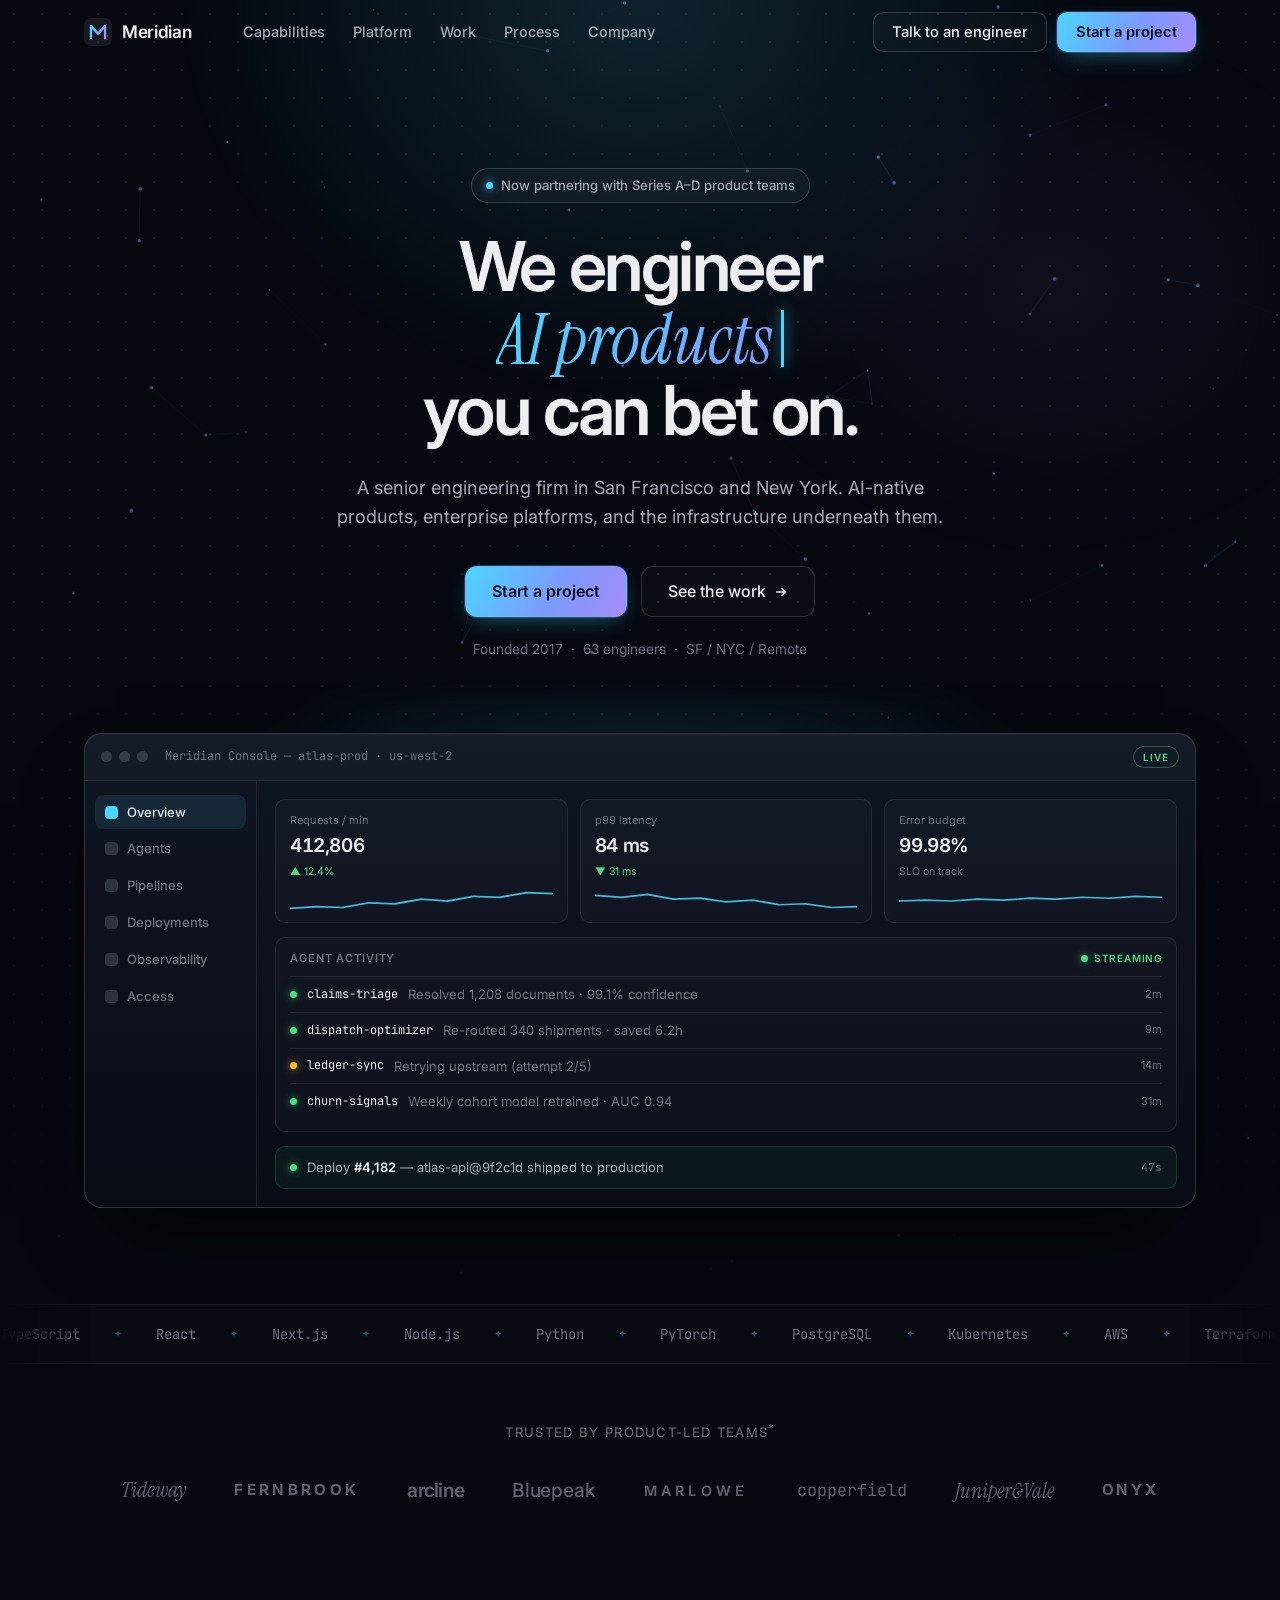
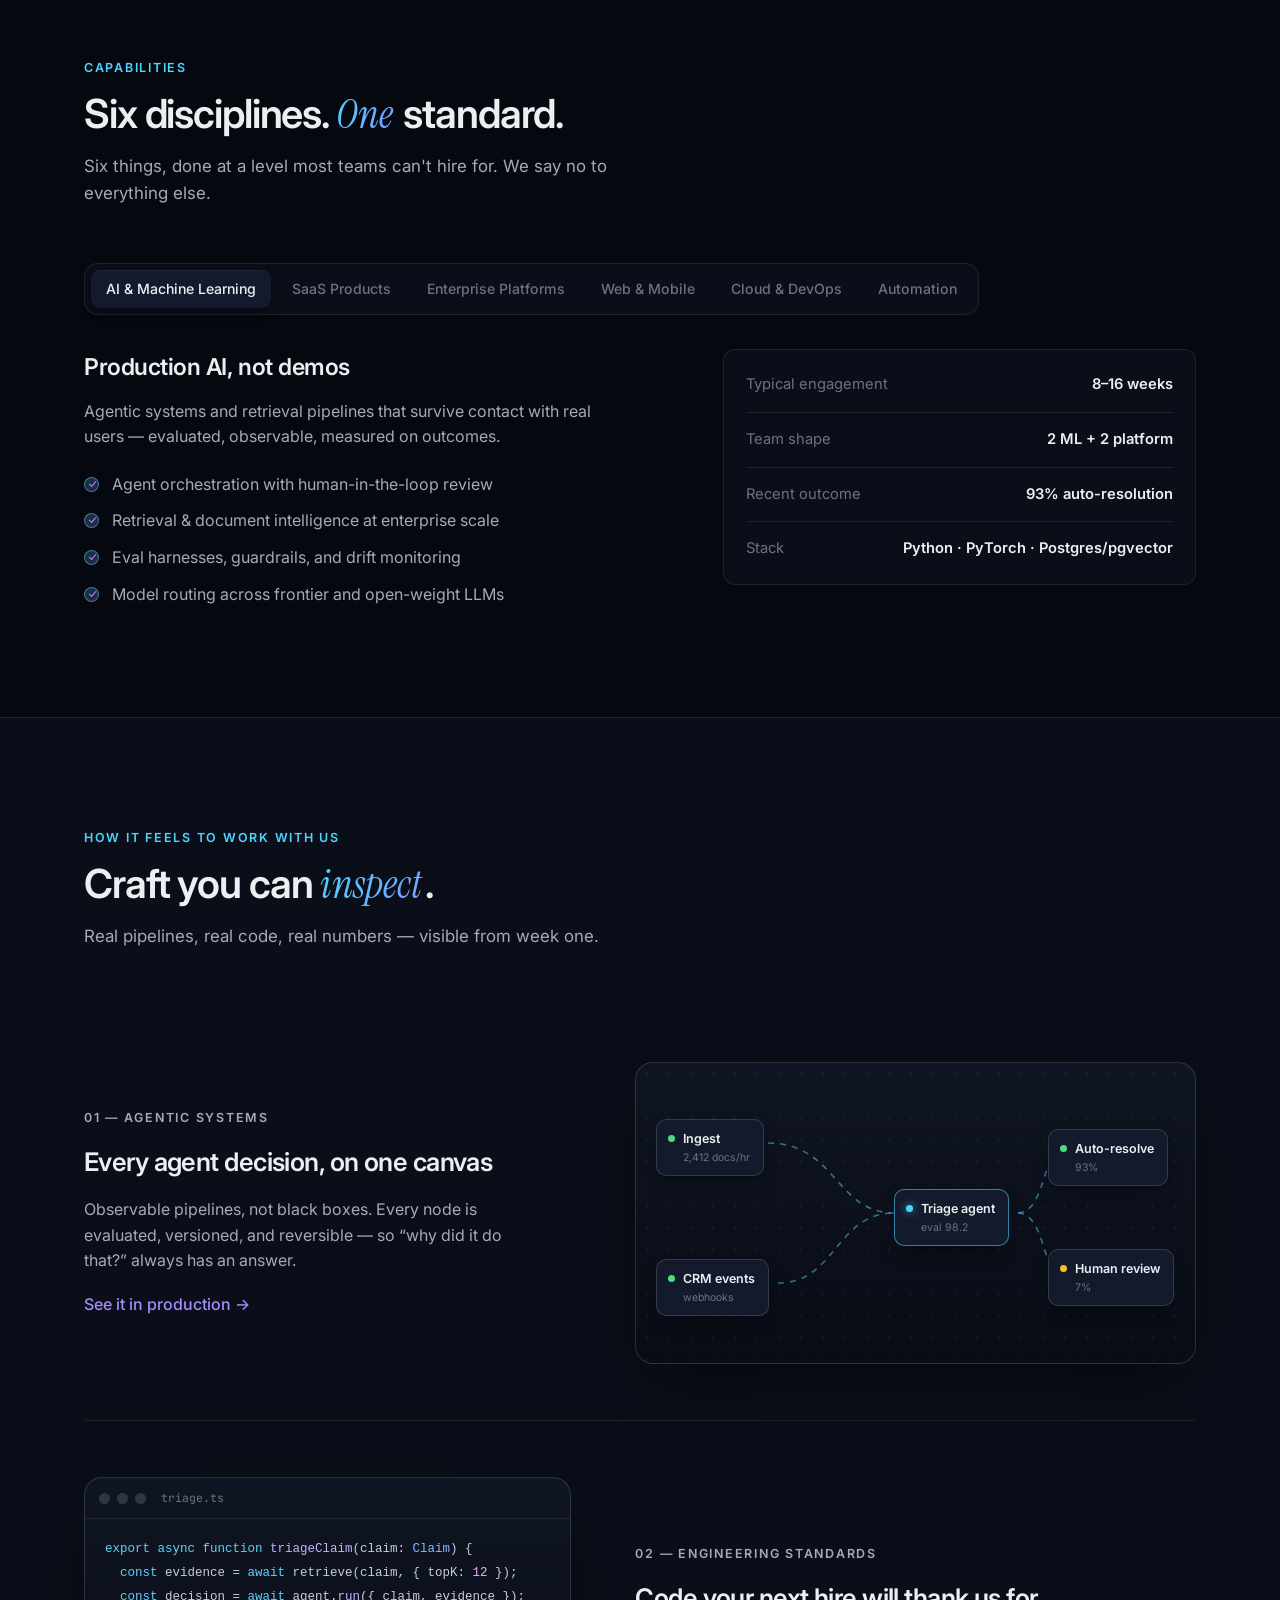
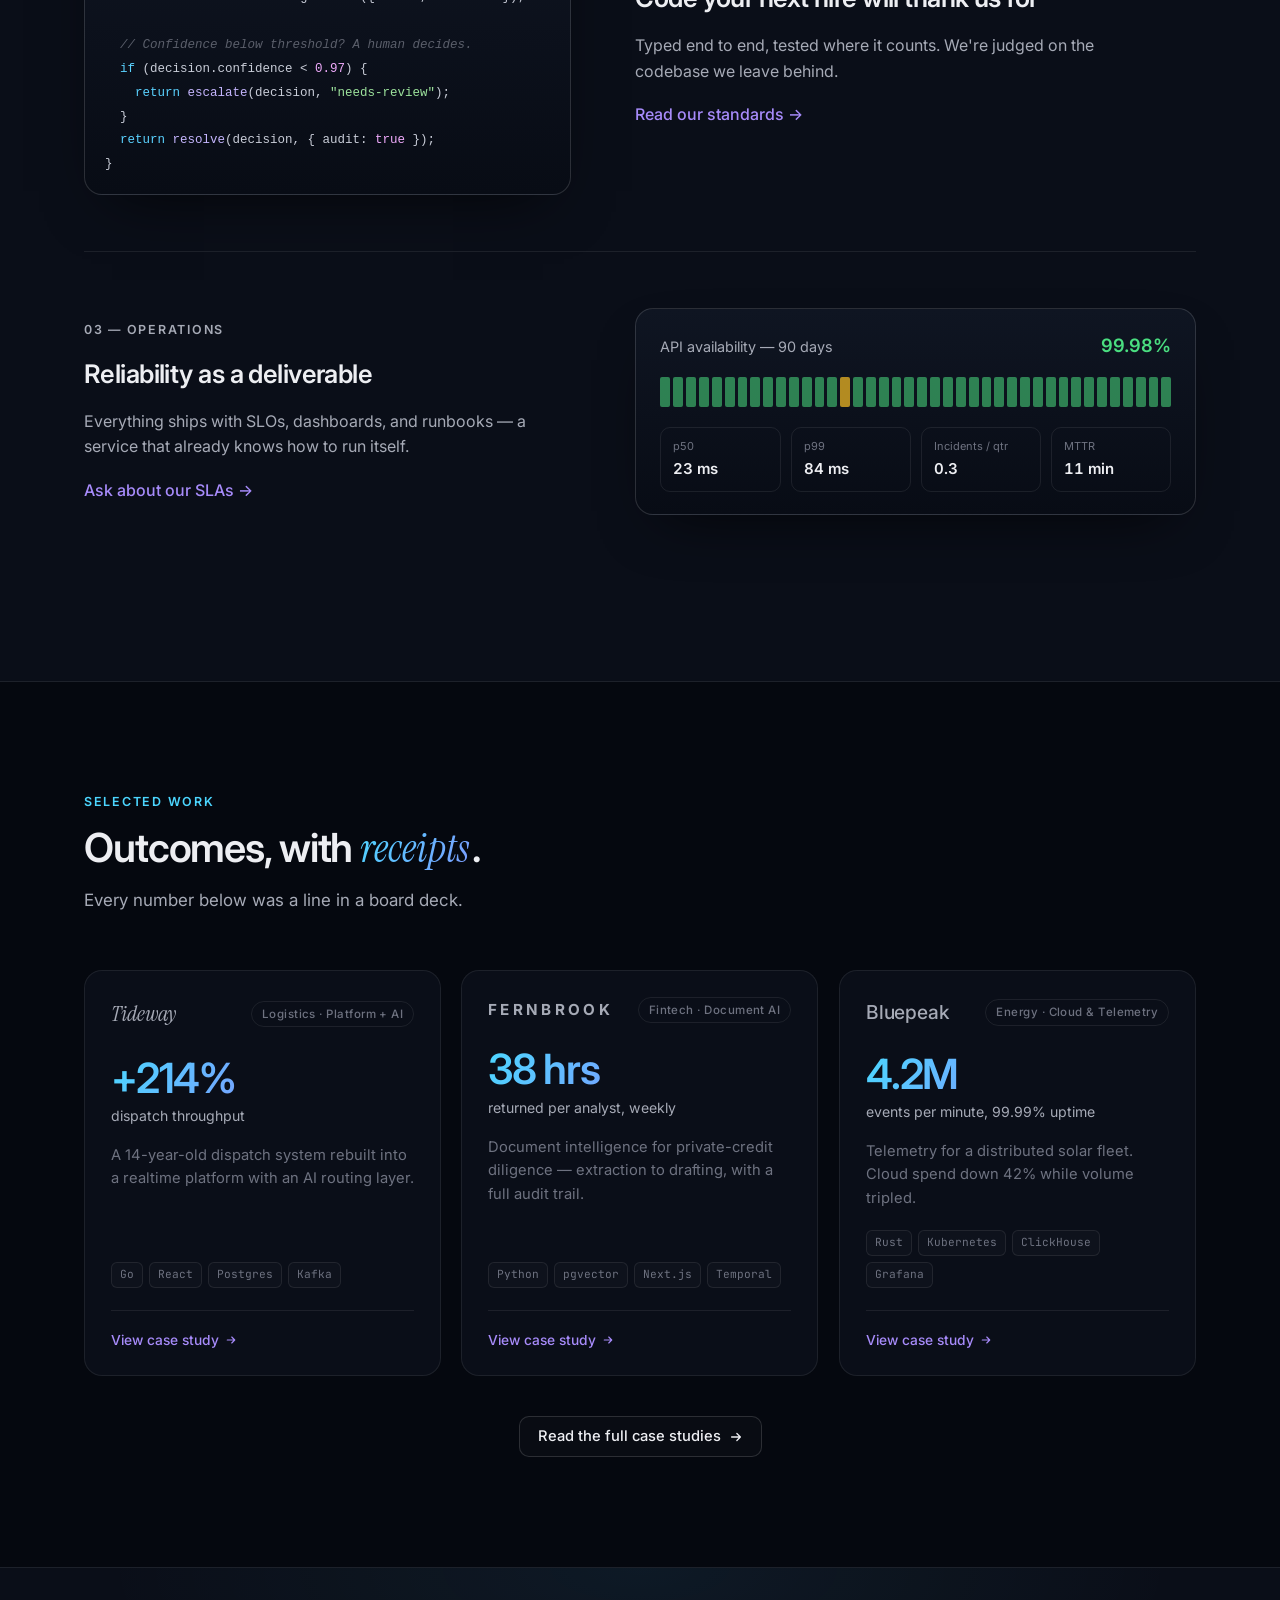
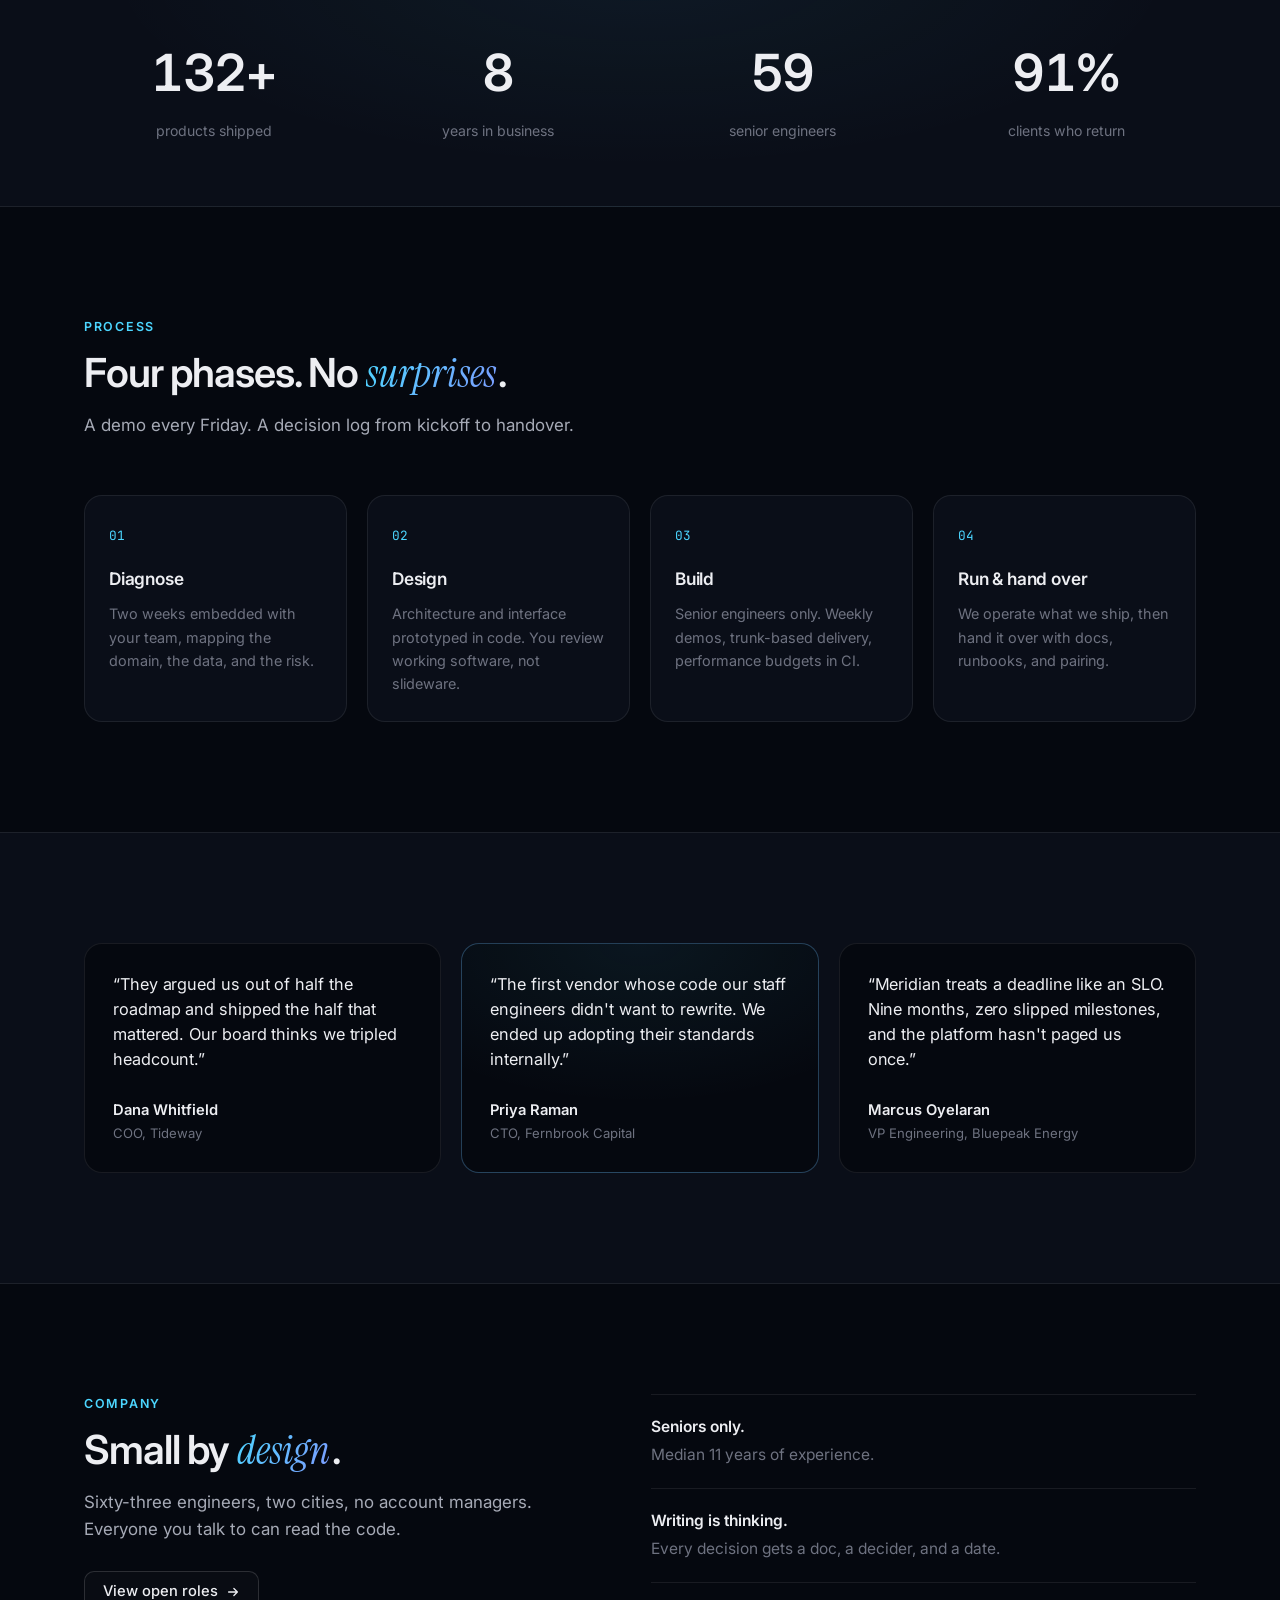
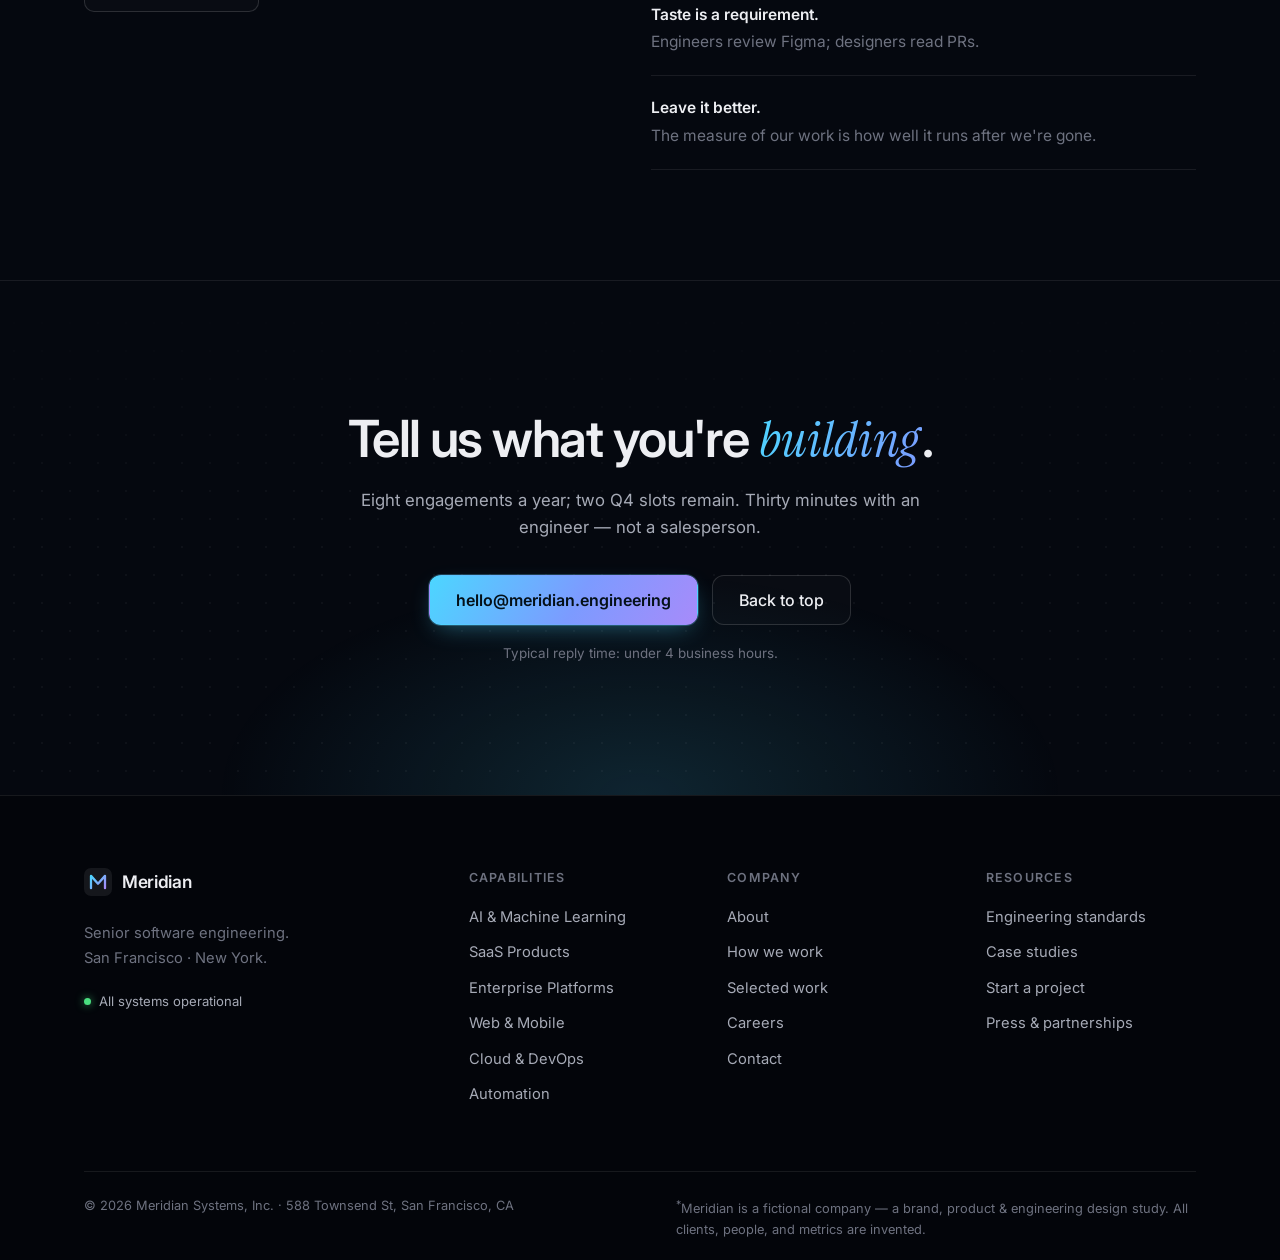
==== index.html @ 55a2aac6 "Fix case study deep-links and stale footer branding - Each case study on work.html now has an id (ti" ====
<!doctype html>
<html lang="en">
<head>
  <meta charset="utf-8">
  <meta name="viewport" content="width=device-width, initial-scale=1">
  <title>Meridian — Senior software engineering for ambitious companies</title>
  <meta name="description" content="Meridian is a senior engineering firm in San Francisco and New York. We design and build AI-native products, enterprise platforms, and the infrastructure underneath them.">
  <meta property="og:title" content="Meridian — Senior software engineering for ambitious companies">
  <meta property="og:description" content="AI-native products, enterprise platforms, cloud and automation — built with the craft of a product company, not an agency.">
  <meta property="og:type" content="website">
  <meta name="theme-color" content="#05080f">
  <link rel="icon" href="data:image/svg+xml,%3Csvg xmlns='http://www.w3.org/2000/svg' viewBox='0 0 32 32'%3E%3Crect width='32' height='32' rx='8' fill='%2305080f'/%3E%3Cpath d='M8 23V9l8 9 8-9v14' stroke='%234cd6ff' stroke-width='2.6' fill='none' stroke-linecap='round' stroke-linejoin='round'/%3E%3C/svg%3E">
  <link rel="preconnect" href="https://fonts.googleapis.com">
  <link rel="preconnect" href="https://fonts.gstatic.com" crossorigin>
  <link href="https://fonts.googleapis.com/css2?family=Inter:wght@400;500;600;700&family=Instrument+Serif:ital@1&family=JetBrains+Mono:wght@400;500&display=swap" rel="stylesheet">
  <link rel="stylesheet" href="css/styles.css">
</head>
<body>

  <a class="skip-link" href="#main">Skip to content</a>
  <div class="progress" id="progress" aria-hidden="true"></div>

  <!-- ======================= NAV ======================= -->
  <header class="nav" id="nav">
    <div class="nav-inner">
      <a class="brand" href="#top" aria-label="Meridian home">
        <svg class="brand-mark" viewBox="0 0 32 32" aria-hidden="true">
          <rect width="32" height="32" rx="8" fill="currentColor" opacity="0.08"/>
          <path d="M8 23V9l8 9 8-9v14" stroke="url(#mg)" stroke-width="2.6" fill="none" stroke-linecap="round" stroke-linejoin="round"/>
          <defs>
            <linearGradient id="mg" x1="8" y1="9" x2="24" y2="23" gradientUnits="userSpaceOnUse">
              <stop stop-color="#4cd6ff"/><stop offset="1" stop-color="#a78bfa"/>
            </linearGradient>
          </defs>
        </svg>
        <span class="brand-name">Meridian</span>
      </a>
      <nav class="nav-links" aria-label="Primary">
        <a href="#capabilities">Capabilities</a>
        <a href="#platform">Platform</a>
        <a href="work.html">Work</a>
        <a href="#process">Process</a>
        <a href="about.html">Company</a>
      </nav>
      <div class="nav-actions">
        <a class="btn btn-ghost" href="#contact">Talk to an engineer</a>
        <a class="btn btn-primary" href="#contact">Start a project</a>
        <button class="nav-toggle" id="navToggle" aria-expanded="false" aria-controls="mobileMenu" aria-label="Open menu">
          <span></span><span></span>
        </button>
      </div>
    </div>
    <div class="mobile-menu" id="mobileMenu">
      <a href="#capabilities">Capabilities</a>
      <a href="#platform">Platform</a>
      <a href="work.html">Work</a>
      <a href="#process">Process</a>
      <a href="about.html">Company</a>
      <a class="btn btn-primary" href="#contact">Start a project</a>
    </div>
  </header>

  <main id="main">

    <!-- ======================= HERO ======================= -->
    <section class="hero" id="top">
      <div class="hero-bg" aria-hidden="true"></div>
      <canvas class="hero-canvas" id="heroCanvas" aria-hidden="true"></canvas>
      <div class="container">
        <div class="hero-copy hero-stage">
          <div class="pill">
            <span class="pill-dot" aria-hidden="true"></span>
            Now partnering with Series A–D product teams
          </div>
          <h1 class="display">
            We engineer<br>
            <span class="rotator-wrap"><em class="accent-serif" id="rotator">AI products</em><span class="caret" aria-hidden="true"></span></span><br>
            you can bet on.
          </h1>
          <p class="hero-sub">
            A senior engineering firm in San&nbsp;Francisco and New&nbsp;York.
            AI-native products, enterprise platforms, and the infrastructure
            underneath them.
          </p>
          <div class="hero-cta">
            <a class="btn btn-primary btn-lg" href="#contact">Start a project</a>
            <a class="btn btn-ghost btn-lg" href="#work">See the work
              <svg width="14" height="14" viewBox="0 0 16 16" fill="none" aria-hidden="true"><path d="M3 8h10m0 0L9 4m4 4-4 4" stroke="currentColor" stroke-width="1.5" stroke-linecap="round" stroke-linejoin="round"/></svg>
            </a>
          </div>
          <p class="hero-meta">Founded 2017 &nbsp;·&nbsp; 63 engineers &nbsp;·&nbsp; SF / NYC / Remote</p>
        </div>

        <!-- CSS-rendered product console — real DOM, not a screenshot -->
        <div class="console-wrap" data-reveal data-reveal-delay="150">
          <div class="console-glow" aria-hidden="true"></div>
          <div class="console" role="img" aria-label="Meridian operations console showing deployment metrics and agent activity">
            <div class="console-top">
              <span class="tl-dot"></span><span class="tl-dot"></span><span class="tl-dot"></span>
              <span class="console-title">Meridian Console — atlas-prod · us-west-2</span>
              <span class="console-env">LIVE</span>
            </div>
            <div class="console-body">
              <aside class="console-side">
                <div class="cs-item is-active"><span class="cs-ico"></span>Overview</div>
                <div class="cs-item"><span class="cs-ico"></span>Agents</div>
                <div class="cs-item"><span class="cs-ico"></span>Pipelines</div>
                <div class="cs-item"><span class="cs-ico"></span>Deployments</div>
                <div class="cs-item"><span class="cs-ico"></span>Observability</div>
                <div class="cs-item"><span class="cs-ico"></span>Access</div>
              </aside>
              <div class="console-main">
                <div class="console-metrics">
                  <div class="metric">
                    <span class="metric-label">Requests / min</span>
                    <span class="metric-value" id="mReq">412,806</span>
                    <span class="metric-delta up">▲ 12.4%</span>
                    <svg class="spark" viewBox="0 0 100 28" preserveAspectRatio="none" aria-hidden="true">
                      <path d="M0 22 L10 20 L20 21 L30 16 L40 17 L50 12 L60 14 L70 9 L80 10 L90 5 L100 6" />
                    </svg>
                  </div>
                  <div class="metric">
                    <span class="metric-label">p99 latency</span>
                    <span class="metric-value" id="mLat">84 ms</span>
                    <span class="metric-delta up">▼ 31 ms</span>
                    <svg class="spark" viewBox="0 0 100 28" preserveAspectRatio="none" aria-hidden="true">
                      <path d="M0 8 L10 10 L20 7 L30 12 L40 11 L50 15 L60 13 L70 18 L80 17 L90 21 L100 20" />
                    </svg>
                  </div>
                  <div class="metric">
                    <span class="metric-label">Error budget</span>
                    <span class="metric-value">99.98%</span>
                    <span class="metric-delta">SLO on track</span>
                    <svg class="spark" viewBox="0 0 100 28" preserveAspectRatio="none" aria-hidden="true">
                      <path d="M0 14 L10 13 L20 14 L30 12 L40 13 L50 11 L60 12 L70 10 L80 11 L90 9 L100 10" />
                    </svg>
                  </div>
                </div>
                <div class="console-feed">
                  <div class="feed-title">Agent activity <span class="feed-live"><span class="dot ok pulse"></span>streaming</span></div>
                  <div id="feedRows">
                  <div class="feed-row"><span class="dot ok"></span><span class="feed-name">claims-triage</span><span class="feed-desc">Resolved 1,208 documents · 99.1% confidence</span><span class="feed-time">2m</span></div>
                  <div class="feed-row"><span class="dot ok"></span><span class="feed-name">dispatch-optimizer</span><span class="feed-desc">Re-routed 340 shipments · saved 6.2h</span><span class="feed-time">9m</span></div>
                  <div class="feed-row"><span class="dot warn"></span><span class="feed-name">ledger-sync</span><span class="feed-desc">Retrying upstream (attempt 2/5)</span><span class="feed-time">14m</span></div>
                  <div class="feed-row"><span class="dot ok"></span><span class="feed-name">churn-signals</span><span class="feed-desc">Weekly cohort model retrained · AUC 0.94</span><span class="feed-time">31m</span></div>
                  </div>
                </div>
                <div class="console-deploy">
                  <span class="dot ok pulse"></span>
                  <span>Deploy <strong>#4,182</strong> — atlas-api@9f2c1d shipped to production</span>
                  <span class="deploy-time">47s</span>
                </div>
              </div>
            </div>
          </div>
        </div>
      </div>
    </section>

    <!-- ======================= TECH MARQUEE ======================= -->
    <section class="marquee" aria-label="Technology stack">
      <div class="marquee-track" id="marqueeTrack">
        <span class="mq-item">TypeScript</span><span class="mq-sep">✦</span>
        <span class="mq-item">React</span><span class="mq-sep">✦</span>
        <span class="mq-item">Next.js</span><span class="mq-sep">✦</span>
        <span class="mq-item">Node.js</span><span class="mq-sep">✦</span>
        <span class="mq-item">Python</span><span class="mq-sep">✦</span>
        <span class="mq-item">PyTorch</span><span class="mq-sep">✦</span>
        <span class="mq-item">PostgreSQL</span><span class="mq-sep">✦</span>
        <span class="mq-item">Kubernetes</span><span class="mq-sep">✦</span>
        <span class="mq-item">AWS</span><span class="mq-sep">✦</span>
        <span class="mq-item">Terraform</span><span class="mq-sep">✦</span>
        <span class="mq-item">Go</span><span class="mq-sep">✦</span>
        <span class="mq-item">Rust</span><span class="mq-sep">✦</span>
        <span class="mq-item">Flutter</span><span class="mq-sep">✦</span>
        <span class="mq-item">Kafka</span><span class="mq-sep">✦</span>
        <span class="mq-item">Temporal</span><span class="mq-sep">✦</span>
        <span class="mq-item">Redis</span><span class="mq-sep">✦</span>
        <span class="mq-item">GraphQL</span><span class="mq-sep">✦</span>
        <span class="mq-item">Docker</span><span class="mq-sep">✦</span>
      </div>
    </section>

    <!-- ======================= LOGOS ======================= -->
    <section class="logos" aria-label="Selected clients">
      <div class="container">
        <p class="logos-label" data-reveal>Trusted by product-led teams<sup>*</sup></p>
        <div class="logos-row" data-reveal>
          <span class="logo-mark lm-1">Tideway</span>
          <span class="logo-mark lm-2">FERNBROOK</span>
          <span class="logo-mark lm-3">arcline</span>
          <span class="logo-mark lm-4">Bluepeak</span>
          <span class="logo-mark lm-5">MARLOWE</span>
          <span class="logo-mark lm-6">copperfield</span>
          <span class="logo-mark lm-7">Juniper&amp;Vale</span>
          <span class="logo-mark lm-8">ONYX</span>
        </div>
      </div>
    </section>

    <!-- ======================= CAPABILITIES ======================= -->
    <section class="section" id="capabilities">
      <div class="container">
        <div class="section-head" data-reveal>
          <p class="eyebrow">Capabilities</p>
          <h2 class="h2">Six disciplines. <em class="accent-serif">One</em> standard.</h2>
          <p class="section-sub">Six things, done at a level most teams can't hire for. We say no to everything else.</p>
        </div>

        <div class="tabs" data-reveal>
          <div class="tab-list" role="tablist" aria-label="Capabilities">
            <button class="tab is-active" role="tab" aria-selected="true" aria-controls="panel-ai" id="tab-ai">AI &amp; Machine Learning</button>
            <button class="tab" role="tab" aria-selected="false" aria-controls="panel-saas" id="tab-saas" tabindex="-1">SaaS Products</button>
            <button class="tab" role="tab" aria-selected="false" aria-controls="panel-ent" id="tab-ent" tabindex="-1">Enterprise Platforms</button>
            <button class="tab" role="tab" aria-selected="false" aria-controls="panel-mobile" id="tab-mobile" tabindex="-1">Web &amp; Mobile</button>
            <button class="tab" role="tab" aria-selected="false" aria-controls="panel-cloud" id="tab-cloud" tabindex="-1">Cloud &amp; DevOps</button>
            <button class="tab" role="tab" aria-selected="false" aria-controls="panel-auto" id="tab-auto" tabindex="-1">Automation</button>
          </div>

          <div class="tab-panel is-active" role="tabpanel" id="panel-ai" aria-labelledby="tab-ai">
            <div class="panel-copy">
              <h3>Production AI, not demos</h3>
              <p>Agentic systems and retrieval pipelines that survive contact with real users — evaluated, observable, measured on outcomes.</p>
              <ul class="check-list">
                <li>Agent orchestration with human-in-the-loop review</li>
                <li>Retrieval &amp; document intelligence at enterprise scale</li>
                <li>Eval harnesses, guardrails, and drift monitoring</li>
                <li>Model routing across frontier and open-weight LLMs</li>
              </ul>
            </div>
            <div class="panel-spec">
              <div class="spec-row"><span>Typical engagement</span><strong>8–16 weeks</strong></div>
              <div class="spec-row"><span>Team shape</span><strong>2 ML + 2 platform</strong></div>
              <div class="spec-row"><span>Recent outcome</span><strong>93% auto-resolution</strong></div>
              <div class="spec-row"><span>Stack</span><strong>Python · PyTorch · Postgres/pgvector</strong></div>
            </div>
          </div>

          <div class="tab-panel" role="tabpanel" id="panel-saas" aria-labelledby="tab-saas" hidden>
            <div class="panel-copy">
              <h3>Zero-to-one SaaS, shipped like a product company</h3>
              <p>Multi-tenant SaaS from data model to billing to onboarding — then a codebase your team owns comfortably.</p>
              <ul class="check-list">
                <li>Multi-tenant architecture &amp; usage-based billing</li>
                <li>Design systems and accessible component libraries</li>
                <li>Realtime collaboration and offline-first sync</li>
                <li>Analytics, growth loops, and admin tooling</li>
              </ul>
            </div>
            <div class="panel-spec">
              <div class="spec-row"><span>Typical engagement</span><strong>12–24 weeks</strong></div>
              <div class="spec-row"><span>Team shape</span><strong>1 design + 3 full-stack</strong></div>
              <div class="spec-row"><span>Recent outcome</span><strong>0 → $1.8M ARR in yr 1</strong></div>
              <div class="spec-row"><span>Stack</span><strong>TypeScript · React · Next.js · Postgres</strong></div>
            </div>
          </div>

          <div class="tab-panel" role="tabpanel" id="panel-ent" aria-labelledby="tab-ent" hidden>
            <div class="panel-copy">
              <h3>Platforms that replace the spreadsheet empire</h3>
              <p>Core systems for operations, finance, and logistics — built for audit trails, permissions, and a decade of scale.</p>
              <ul class="check-list">
                <li>Domain modeling with the people who do the work</li>
                <li>Legacy migration without the big-bang rewrite</li>
                <li>Role-based access, audit logs, SSO/SCIM</li>
                <li>Reporting layers your CFO signs off on</li>
              </ul>
            </div>
            <div class="panel-spec">
              <div class="spec-row"><span>Typical engagement</span><strong>16–40 weeks</strong></div>
              <div class="spec-row"><span>Team shape</span><strong>1 architect + 4 engineers</strong></div>
              <div class="spec-row"><span>Recent outcome</span><strong>11 systems → 1 platform</strong></div>
              <div class="spec-row"><span>Stack</span><strong>TypeScript · Go · Postgres · Kafka</strong></div>
            </div>
          </div>

          <div class="tab-panel" role="tabpanel" id="panel-mobile" aria-labelledby="tab-mobile" hidden>
            <div class="panel-copy">
              <h3>Interfaces people describe as fast</h3>
              <p>Web apps that hold 60fps and mobile apps that feel native because they are. Performance budgets live in CI.</p>
              <ul class="check-list">
                <li>React / Next.js applications with edge rendering</li>
                <li>Native-quality iOS &amp; Android (Swift, Kotlin, Flutter)</li>
                <li>Core Web Vitals enforced in CI, not audited later</li>
                <li>WCAG 2.2 AA as the floor, not the stretch goal</li>
              </ul>
            </div>
            <div class="panel-spec">
              <div class="spec-row"><span>Typical engagement</span><strong>8–20 weeks</strong></div>
              <div class="spec-row"><span>Team shape</span><strong>1 design + 2–3 engineers</strong></div>
              <div class="spec-row"><span>Recent outcome</span><strong>LCP 3.8s → 0.9s</strong></div>
              <div class="spec-row"><span>Stack</span><strong>Next.js · Swift · Kotlin · Flutter</strong></div>
            </div>
          </div>

          <div class="tab-panel" role="tabpanel" id="panel-cloud" aria-labelledby="tab-cloud" hidden>
            <div class="panel-copy">
              <h3>Infrastructure that disappears</h3>
              <p>Architecture, pipelines, and observability built so engineers ship on day one and the pager stays quiet.</p>
              <ul class="check-list">
                <li>AWS / GCP architecture &amp; Kubernetes done sparingly</li>
                <li>IaC with Terraform — reviewed like product code</li>
                <li>SLOs, tracing, and incident response runbooks</li>
                <li>Cloud spend reduction with zero reliability trade</li>
              </ul>
            </div>
            <div class="panel-spec">
              <div class="spec-row"><span>Typical engagement</span><strong>6–14 weeks</strong></div>
              <div class="spec-row"><span>Team shape</span><strong>2 platform engineers</strong></div>
              <div class="spec-row"><span>Recent outcome</span><strong>−42% cloud spend</strong></div>
              <div class="spec-row"><span>Stack</span><strong>AWS · Terraform · Kubernetes · Grafana</strong></div>
            </div>
          </div>

          <div class="tab-panel" role="tabpanel" id="panel-auto" aria-labelledby="tab-auto" hidden>
            <div class="panel-copy">
              <h3>Automation with an audit trail</h3>
              <p>The 40-step manual process becomes a button — with approvals, rollbacks, and a log of every decision.</p>
              <ul class="check-list">
                <li>Durable workflow engines (Temporal-class reliability)</li>
                <li>System-to-system integration across ERPs &amp; CRMs</li>
                <li>Human approval gates where judgment matters</li>
                <li>Back-office agents measured in hours returned</li>
              </ul>
            </div>
            <div class="panel-spec">
              <div class="spec-row"><span>Typical engagement</span><strong>6–12 weeks</strong></div>
              <div class="spec-row"><span>Team shape</span><strong>2–3 engineers</strong></div>
              <div class="spec-row"><span>Recent outcome</span><strong>38 hrs/week returned</strong></div>
              <div class="spec-row"><span>Stack</span><strong>Temporal · Node · Python · Postgres</strong></div>
            </div>
          </div>
        </div>
      </div>
    </section>

    <!-- ======================= PLATFORM DEEP-DIVES ======================= -->
    <section class="section section-alt" id="platform">
      <div class="container">
        <div class="section-head" data-reveal>
          <p class="eyebrow">How it feels to work with us</p>
          <h2 class="h2">Craft you can <em class="accent-serif">inspect</em>.</h2>
          <p class="section-sub">Real pipelines, real code, real numbers — visible from week one.</p>
        </div>

        <!-- Vignette 1: agent pipeline canvas -->
        <div class="vignette" data-reveal>
          <div class="vignette-copy">
            <p class="eyebrow">01 — Agentic systems</p>
            <h3>Every agent decision, on one canvas</h3>
            <p>Observable pipelines, not black boxes. Every node is evaluated, versioned, and reversible — so “why did it do that?” always has an answer.</p>
            <a class="text-link" href="#work">See it in production →</a>
          </div>
          <div class="vignette-visual">
            <div class="canvas-card" aria-hidden="true">
              <div class="canvas-stage">
                <svg class="canvas-lines" viewBox="0 0 520 260">
                  <path class="flow" d="M112 60 C 180 60, 180 130, 238 130"/>
                  <path class="flow" d="M122 200 C 180 200, 180 130, 238 130"/>
                  <path class="flow" d="M362 130 C 388 130, 388 70, 402 70"/>
                  <path class="flow" d="M362 130 C 388 130, 388 190, 402 190"/>
                </svg>
                <div class="node" style="--x:20px; --y:56px;"><span class="node-dot ok"></span>Ingest<small>2,412 docs/hr</small></div>
                <div class="node" style="--x:20px; --y:196px;"><span class="node-dot ok"></span>CRM events<small>webhooks</small></div>
                <div class="node node-hot" style="--x:258px; --y:126px;"><span class="node-dot acc"></span>Triage agent<small>eval 98.2</small></div>
                <div class="node" style="--x:412px; --y:66px;"><span class="node-dot ok"></span>Auto-resolve<small>93%</small></div>
                <div class="node" style="--x:412px; --y:186px;"><span class="node-dot warn"></span>Human review<small>7%</small></div>
              </div>
            </div>
          </div>
        </div>

        <!-- Vignette 2: code as design -->
        <div class="vignette vignette-flip" data-reveal>
          <div class="vignette-copy">
            <p class="eyebrow">02 — Engineering standards</p>
            <h3>Code your next hire will thank us for</h3>
            <p>Typed end to end, tested where it counts. We're judged on the codebase we leave behind.</p>
            <a class="text-link" href="#process">Read our standards →</a>
          </div>
          <div class="vignette-visual">
            <div class="code-card" aria-hidden="true">
              <div class="code-top"><span class="tl-dot"></span><span class="tl-dot"></span><span class="tl-dot"></span><span class="code-file">triage.ts</span></div>
<pre class="code"><code><span class="c-kw">export async function</span> <span class="c-fn">triageClaim</span>(claim: <span class="c-ty">Claim</span>) {
  <span class="c-kw">const</span> evidence = <span class="c-kw">await</span> retrieve(claim, { topK: <span class="c-nu">12</span> });
  <span class="c-kw">const</span> decision = <span class="c-kw">await</span> agent.<span class="c-fn">run</span>({ claim, evidence });

  <span class="c-cm">// Confidence below threshold? A human decides.</span>
  <span class="c-kw">if</span> (decision.confidence &lt; <span class="c-nu">0.97</span>) {
    <span class="c-kw">return</span> <span class="c-fn">escalate</span>(decision, <span class="c-st">"needs-review"</span>);
  }
  <span class="c-kw">return</span> <span class="c-fn">resolve</span>(decision, { audit: <span class="c-nu">true</span> });
}</code></pre>
            </div>
          </div>
        </div>

        <!-- Vignette 3: reliability -->
        <div class="vignette" data-reveal>
          <div class="vignette-copy">
            <p class="eyebrow">03 — Operations</p>
            <h3>Reliability as a deliverable</h3>
            <p>Everything ships with SLOs, dashboards, and runbooks — a service that already knows how to run itself.</p>
            <a class="text-link" href="#contact">Ask about our SLAs →</a>
          </div>
          <div class="vignette-visual">
            <div class="ops-card" aria-hidden="true">
              <div class="ops-row"><span>API availability — 90 days</span><strong class="ok-text">99.98%</strong></div>
              <div class="uptime-bars">
                <span></span><span></span><span></span><span></span><span></span><span></span><span></span><span></span><span></span><span></span><span></span><span></span><span></span><span></span><span class="down"></span><span></span><span></span><span></span><span></span><span></span><span></span><span></span><span></span><span></span><span></span><span></span><span></span><span></span><span></span><span></span><span></span><span></span><span></span><span></span><span></span><span></span><span></span><span></span><span></span><span></span>
              </div>
              <div class="ops-grid">
                <div class="ops-stat"><span>p50</span><strong>23 ms</strong></div>
                <div class="ops-stat"><span>p99</span><strong>84 ms</strong></div>
                <div class="ops-stat"><span>Incidents / qtr</span><strong>0.3</strong></div>
                <div class="ops-stat"><span>MTTR</span><strong>11 min</strong></div>
              </div>
            </div>
          </div>
        </div>
      </div>
    </section>

    <!-- ======================= WORK / CASE STUDIES ======================= -->
    <section class="section" id="work">
      <div class="container">
        <div class="section-head" data-reveal>
          <p class="eyebrow">Selected work</p>
          <h2 class="h2">Outcomes, with <em class="accent-serif">receipts</em>.</h2>
          <p class="section-sub">Every number below was a line in a board deck.</p>
        </div>
        <div class="cases">
          <article class="case tilt" data-reveal data-reveal-delay="0">
            <div class="case-top">
              <span class="case-brand lm-1">Tideway</span>
              <span class="case-tag">Logistics · Platform + AI</span>
            </div>
            <p class="case-metric">+214%</p>
            <p class="case-metric-label">dispatch throughput</p>
            <p class="case-desc">A 14-year-old dispatch system rebuilt into a realtime platform with an AI routing layer.</p>
            <div class="case-stack"><span>Go</span><span>React</span><span>Postgres</span><span>Kafka</span></div>
            <a class="case-link" href="work.html#tideway">View case study
              <svg width="12" height="12" viewBox="0 0 16 16" fill="none" aria-hidden="true"><path d="M3 8h10m0 0L9 4m4 4-4 4" stroke="currentColor" stroke-width="1.5" stroke-linecap="round" stroke-linejoin="round"/></svg>
            </a>
          </article>
          <article class="case tilt" data-reveal data-reveal-delay="110">
            <div class="case-top">
              <span class="case-brand lm-2">FERNBROOK</span>
              <span class="case-tag">Fintech · Document AI</span>
            </div>
            <p class="case-metric">38 hrs</p>
            <p class="case-metric-label">returned per analyst, weekly</p>
            <p class="case-desc">Document intelligence for private-credit diligence — extraction to drafting, with a full audit trail.</p>
            <div class="case-stack"><span>Python</span><span>pgvector</span><span>Next.js</span><span>Temporal</span></div>
            <a class="case-link" href="work.html#fernbrook">View case study
              <svg width="12" height="12" viewBox="0 0 16 16" fill="none" aria-hidden="true"><path d="M3 8h10m0 0L9 4m4 4-4 4" stroke="currentColor" stroke-width="1.5" stroke-linecap="round" stroke-linejoin="round"/></svg>
            </a>
          </article>
          <article class="case tilt" data-reveal data-reveal-delay="220">
            <div class="case-top">
              <span class="case-brand lm-4">Bluepeak</span>
              <span class="case-tag">Energy · Cloud &amp; Telemetry</span>
            </div>
            <p class="case-metric">4.2M</p>
            <p class="case-metric-label">events per minute, 99.99% uptime</p>
            <p class="case-desc">Telemetry for a distributed solar fleet. Cloud spend down 42% while volume tripled.</p>
            <div class="case-stack"><span>Rust</span><span>Kubernetes</span><span>ClickHouse</span><span>Grafana</span></div>
            <a class="case-link" href="work.html#bluepeak">View case study
              <svg width="12" height="12" viewBox="0 0 16 16" fill="none" aria-hidden="true"><path d="M3 8h10m0 0L9 4m4 4-4 4" stroke="currentColor" stroke-width="1.5" stroke-linecap="round" stroke-linejoin="round"/></svg>
            </a>
          </article>
        </div>
        <div class="work-more" data-reveal>
          <a class="btn btn-ghost" href="work.html">Read the full case studies
            <svg width="14" height="14" viewBox="0 0 16 16" fill="none" aria-hidden="true"><path d="M3 8h10m0 0L9 4m4 4-4 4" stroke="currentColor" stroke-width="1.5" stroke-linecap="round" stroke-linejoin="round"/></svg>
          </a>
        </div>
      </div>
    </section>

    <!-- ======================= STATS BAND ======================= -->
    <section class="stats" aria-label="Company statistics">
      <div class="container stats-row" data-reveal>
        <div class="stat"><span class="stat-num" data-count="140" data-suffix="+">0</span><span class="stat-label">products shipped</span></div>
        <div class="stat"><span class="stat-num" data-count="9">0</span><span class="stat-label">years in business</span></div>
        <div class="stat"><span class="stat-num" data-count="63">0</span><span class="stat-label">senior engineers</span></div>
        <div class="stat"><span class="stat-num" data-count="97" data-suffix="%">0</span><span class="stat-label">clients who return</span></div>
      </div>
    </section>

    <!-- ======================= PROCESS ======================= -->
    <section class="section" id="process">
      <div class="container">
        <div class="section-head" data-reveal>
          <p class="eyebrow">Process</p>
          <h2 class="h2">Four phases. No <em class="accent-serif">surprises</em>.</h2>
          <p class="section-sub">A demo every Friday. A decision log from kickoff to handover.</p>
        </div>
        <div class="steps">
          <div class="step" data-reveal data-reveal-delay="0">
            <span class="step-num">01</span>
            <h3>Diagnose</h3>
            <p>Two weeks embedded with your team, mapping the domain, the data, and the risk.</p>
          </div>
          <div class="step" data-reveal data-reveal-delay="90">
            <span class="step-num">02</span>
            <h3>Design</h3>
            <p>Architecture and interface prototyped in code. You review working software, not slideware.</p>
          </div>
          <div class="step" data-reveal data-reveal-delay="180">
            <span class="step-num">03</span>
            <h3>Build</h3>
            <p>Senior engineers only. Weekly demos, trunk-based delivery, performance budgets in CI.</p>
          </div>
          <div class="step" data-reveal data-reveal-delay="270">
            <span class="step-num">04</span>
            <h3>Run &amp; hand over</h3>
            <p>We operate what we ship, then hand it over with docs, runbooks, and pairing.</p>
          </div>
        </div>
      </div>
    </section>

    <!-- ======================= TESTIMONIALS ======================= -->
    <section class="section section-alt" aria-label="Testimonials">
      <div class="container">
        <div class="quotes">
          <figure class="quote" data-reveal data-reveal-delay="0">
            <blockquote>“They argued us out of half the roadmap and shipped the half that mattered. Our board thinks we tripled headcount.”</blockquote>
            <figcaption><strong>Dana Whitfield</strong><span>COO, Tideway</span></figcaption>
          </figure>
          <figure class="quote quote-featured" data-reveal data-reveal-delay="110">
            <blockquote>“The first vendor whose code our staff engineers didn't want to rewrite. We ended up adopting their standards internally.”</blockquote>
            <figcaption><strong>Priya Raman</strong><span>CTO, Fernbrook Capital</span></figcaption>
          </figure>
          <figure class="quote" data-reveal data-reveal-delay="220">
            <blockquote>“Meridian treats a deadline like an SLO. Nine months, zero slipped milestones, and the platform hasn't paged us once.”</blockquote>
            <figcaption><strong>Marcus Oyelaran</strong><span>VP Engineering, Bluepeak Energy</span></figcaption>
          </figure>
        </div>
      </div>
    </section>

    <!-- ======================= COMPANY / CAREERS ======================= -->
    <section class="section" id="company">
      <div class="container company-grid">
        <div class="company-copy" data-reveal>
          <p class="eyebrow">Company</p>
          <h2 class="h2">Small by <em class="accent-serif">design</em>.</h2>
          <p class="section-sub">Sixty-three engineers, two cities, no account managers. Everyone you talk to can read the code.</p>
          <a class="btn btn-ghost" href="about.html#careers">View open roles
            <svg width="14" height="14" viewBox="0 0 16 16" fill="none" aria-hidden="true"><path d="M3 8h10m0 0L9 4m4 4-4 4" stroke="currentColor" stroke-width="1.5" stroke-linecap="round" stroke-linejoin="round"/></svg>
          </a>
        </div>
        <ul class="values" data-reveal>
          <li><strong>Seniors only.</strong> Median 11 years of experience.</li>
          <li><strong>Writing is thinking.</strong> Every decision gets a doc, a decider, and a date.</li>
          <li><strong>Taste is a requirement.</strong> Engineers review Figma; designers read PRs.</li>
          <li><strong>Leave it better.</strong> The measure of our work is how well it runs after we're gone.</li>
        </ul>
      </div>
    </section>

    <!-- ======================= CTA ======================= -->
    <section class="cta" id="contact">
      <div class="cta-glow" aria-hidden="true"></div>
      <div class="container cta-inner" data-reveal>
        <h2 class="display-sm">Tell us what you're <em class="accent-serif">building</em>.</h2>
        <p>Eight engagements a year; two Q4 slots remain. Thirty minutes with an engineer — not a salesperson.</p>
        <div class="hero-cta">
          <a class="btn btn-primary btn-lg" href="mailto:hello@meridian.engineering">hello@meridian.engineering</a>
          <a class="btn btn-ghost btn-lg" href="#top">Back to top</a>
        </div>
        <p class="cta-meta">Typical reply time: under 4 business hours.</p>
      </div>
    </section>
  </main>

  <!-- ======================= FOOTER ======================= -->
  <footer class="footer">
    <div class="container">
      <div class="footer-grid">
        <div class="footer-brand">
          <a class="brand" href="#top" aria-label="Meridian home">
            <svg class="brand-mark" viewBox="0 0 32 32" aria-hidden="true">
              <rect width="32" height="32" rx="8" fill="currentColor" opacity="0.08"/>
              <path d="M8 23V9l8 9 8-9v14" stroke="url(#mg2)" stroke-width="2.6" fill="none" stroke-linecap="round" stroke-linejoin="round"/>
              <defs><linearGradient id="mg2" x1="8" y1="9" x2="24" y2="23" gradientUnits="userSpaceOnUse"><stop stop-color="#4cd6ff"/><stop offset="1" stop-color="#a78bfa"/></linearGradient></defs>
            </svg>
            <span class="brand-name">Meridian</span>
          </a>
          <p class="footer-tag">Senior software engineering.<br>San Francisco · New York.</p>
          <p class="footer-status"><span class="dot ok pulse"></span>All systems operational</p>
        </div>
        <nav class="footer-col" aria-label="Capabilities">
          <h4>Capabilities</h4>
          <a href="#capabilities">AI &amp; Machine Learning</a>
          <a href="#capabilities">SaaS Products</a>
          <a href="#capabilities">Enterprise Platforms</a>
          <a href="#capabilities">Web &amp; Mobile</a>
          <a href="#capabilities">Cloud &amp; DevOps</a>
          <a href="#capabilities">Automation</a>
        </nav>
        <nav class="footer-col" aria-label="Company">
          <h4>Company</h4>
          <a href="about.html">About</a>
          <a href="#process">How we work</a>
          <a href="work.html">Selected work</a>
          <a href="about.html#careers">Careers</a>
          <a href="#contact">Contact</a>
        </nav>
        <nav class="footer-col" aria-label="Resources">
          <h4>Resources</h4>
          <a href="#platform">Engineering standards</a>
          <a href="work.html">Case studies</a>
          <a href="#contact">Start a project</a>
          <a href="mailto:press@meridian.engineering">Press &amp; partnerships</a>
        </nav>
      </div>
      <div class="footer-bottom">
        <p>© <span id="year">2026</span> Meridian Systems, Inc. · 588 Townsend St, San Francisco, CA</p>
        <p class="footer-disclosure"><sup>*</sup>Meridian is a fictional company — a brand, product &amp; engineering design study. All clients, people, and metrics are invented.</p>
      </div>
    </div>
  </footer>

  <script src="js/app.js" defer></script>
</body>
</html>
---- css/styles.css ----
/* ============================================================
   Meridian — design system
   Canvas: deep-space navy. Accent: aurora (cyan → violet).
   Type: Inter (UI) + Instrument Serif italic (display accents).
   ============================================================ */

:root {
  --bg: #05080f;
  --bg-raise: #0a0e18;
  --surface: #0d121e;
  --surface-2: #121a2b;
  --border: rgba(255, 255, 255, 0.08);
  --border-strong: rgba(255, 255, 255, 0.14);
  --text: #edeef2;
  --text-2: #a6aab6;
  --text-3: #6e7280;
  --acc: #4cd6ff;
  --acc-2: #a78bfa;
  --acc-grad: linear-gradient(120deg, #4cd6ff 0%, #7c9bff 55%, #a78bfa 100%);
  --ok: #4ade80;
  --warn: #fbbf24;
  --radius: 12px;
  --radius-lg: 18px;
  --font-ui: "Inter", ui-sans-serif, system-ui, -apple-system, "Segoe UI", sans-serif;
  --font-serif: "Instrument Serif", Georgia, "Times New Roman", serif;
  --font-mono: "JetBrains Mono", ui-monospace, "SF Mono", Menlo, monospace;
  --container: 1160px;
  --ease: cubic-bezier(0.22, 1, 0.36, 1);
}

*, *::before, *::after { box-sizing: border-box; }

html { scroll-behavior: smooth; }
@media (prefers-reduced-motion: reduce) {
  html { scroll-behavior: auto; }
}

body {
  margin: 0;
  background: var(--bg);
  color: var(--text);
  font-family: var(--font-ui);
  font-size: 16px;
  line-height: 1.6;
  -webkit-font-smoothing: antialiased;
  text-rendering: optimizeLegibility;
  overflow-x: hidden;
}

h1, h2, h3, h4, p, ul, figure, blockquote { margin: 0; }
ul { padding: 0; list-style: none; }
a { color: inherit; text-decoration: none; }
img, svg { display: block; max-width: 100%; }
button { font: inherit; color: inherit; background: none; border: 0; cursor: pointer; }

::selection { background: rgba(76, 214, 255, 0.32); color: #fff; }

.container {
  width: 100%;
  max-width: var(--container);
  margin: 0 auto;
  padding: 0 24px;
}

.skip-link {
  position: absolute;
  left: 16px; top: -48px;
  z-index: 100;
  padding: 10px 16px;
  background: var(--surface-2);
  border: 1px solid var(--border-strong);
  border-radius: 8px;
  transition: top 0.2s var(--ease);
}
.skip-link:focus { top: 16px; }

/* ---------- typography ---------- */

.display {
  font-size: clamp(2.5rem, 6vw, 4.3rem);
  font-weight: 600;
  line-height: 1.04;
  letter-spacing: -0.035em;
  text-wrap: balance;
}
.display-sm {
  font-size: clamp(2rem, 4.4vw, 3.2rem);
  font-weight: 600;
  line-height: 1.08;
  letter-spacing: -0.03em;
}
.h2 {
  font-size: clamp(1.7rem, 3.4vw, 2.5rem);
  font-weight: 600;
  line-height: 1.12;
  letter-spacing: -0.028em;
  text-wrap: balance;
}
.accent-serif {
  font-family: var(--font-serif);
  font-style: italic;
  font-weight: 400;
  letter-spacing: 0;
  background: var(--acc-grad);
  -webkit-background-clip: text;
  background-clip: text;
  color: transparent;
  padding-right: 0.06em;
}
.eyebrow {
  font-size: 0.78rem;
  font-weight: 600;
  letter-spacing: 0.14em;
  text-transform: uppercase;
  color: var(--acc);
  margin-bottom: 14px;
}
.section-sub {
  color: var(--text-2);
  font-size: 1.06rem;
  max-width: 560px;
  margin-top: 16px;
}

/* ---------- buttons ---------- */

.btn {
  display: inline-flex;
  align-items: center;
  gap: 8px;
  padding: 9px 18px;
  border-radius: 10px;
  font-size: 0.92rem;
  font-weight: 500;
  line-height: 1.4;
  white-space: nowrap;
  border: 1px solid transparent;
  transition: transform 0.18s var(--ease), background 0.18s var(--ease),
              border-color 0.18s var(--ease), box-shadow 0.18s var(--ease);
}
.btn-lg { padding: 13px 26px; font-size: 1rem; border-radius: 12px; }
.btn-primary {
  background: var(--acc-grad);
  color: #041018;
  font-weight: 600;
  box-shadow: 0 0 0 1px rgba(96, 205, 255, 0.25), 0 8px 24px -8px rgba(76, 214, 255, 0.45);
}
.btn-primary:hover {
  transform: translateY(-1px);
  box-shadow: 0 0 0 1px rgba(150, 180, 255, 0.4), 0 12px 32px -8px rgba(76, 214, 255, 0.6);
}
.btn-ghost {
  border-color: var(--border-strong);
  color: var(--text);
  background: rgba(255, 255, 255, 0.02);
}
.btn-ghost:hover {
  border-color: rgba(255, 255, 255, 0.28);
  background: rgba(255, 255, 255, 0.05);
  transform: translateY(-1px);
}
.btn:focus-visible, .tab:focus-visible, a:focus-visible {
  outline: 2px solid var(--acc);
  outline-offset: 3px;
  border-radius: 4px;
}

.text-link {
  display: inline-block;
  margin-top: 18px;
  font-weight: 500;
  color: var(--acc-2);
  transition: opacity 0.15s ease;
}
.text-link:hover { opacity: 0.8; }

/* ---------- nav ---------- */

.nav {
  position: fixed;
  inset: 0 0 auto 0;
  z-index: 50;
  transition: background 0.25s ease, border-color 0.25s ease, backdrop-filter 0.25s ease;
  border-bottom: 1px solid transparent;
}
.nav.is-scrolled {
  background: rgba(5, 8, 15, 0.78);
  -webkit-backdrop-filter: blur(14px);
  backdrop-filter: blur(14px);
  border-bottom-color: var(--border);
}
.nav-inner {
  max-width: var(--container);
  margin: 0 auto;
  padding: 0 24px;
  height: 64px;
  display: flex;
  align-items: center;
  gap: 32px;
}
.brand { display: inline-flex; align-items: center; gap: 10px; }
.brand-mark { width: 28px; height: 28px; }
.brand-name {
  font-size: 1.08rem;
  font-weight: 600;
  letter-spacing: -0.02em;
}
.nav-links {
  display: flex;
  gap: 4px;
  margin-left: 8px;
}
.nav-links a {
  padding: 7px 12px;
  border-radius: 8px;
  font-size: 0.9rem;
  font-weight: 500;
  color: var(--text-2);
  transition: color 0.15s ease, background 0.15s ease;
}
.nav-links a:hover { color: var(--text); background: rgba(255, 255, 255, 0.05); }
.nav-actions {
  margin-left: auto;
  display: flex;
  align-items: center;
  gap: 10px;
}
.nav-toggle {
  display: none;
  flex-direction: column;
  justify-content: center;
  gap: 5px;
  width: 40px;
  height: 40px;
  padding: 10px;
  border-radius: 8px;
}
.nav-toggle span {
  display: block;
  height: 2px;
  border-radius: 2px;
  background: var(--text);
  transition: transform 0.25s var(--ease), opacity 0.2s ease;
}
.nav-toggle[aria-expanded="true"] span:first-child { transform: translateY(3.5px) rotate(45deg); }
.nav-toggle[aria-expanded="true"] span:last-child { transform: translateY(-3.5px) rotate(-45deg); }

.mobile-menu {
  display: none;
  flex-direction: column;
  gap: 4px;
  padding: 12px 24px 24px;
  background: rgba(5, 8, 15, 0.96);
  -webkit-backdrop-filter: blur(14px);
  backdrop-filter: blur(14px);
  border-bottom: 1px solid var(--border);
}
.mobile-menu a:not(.btn) {
  padding: 12px 4px;
  font-size: 1.05rem;
  font-weight: 500;
  color: var(--text-2);
  border-bottom: 1px solid var(--border);
}
.mobile-menu .btn { margin-top: 16px; justify-content: center; }
.mobile-menu.is-open { display: flex; }

/* ---------- hero ---------- */

.hero {
  position: relative;
  padding: 168px 0 96px;
  overflow: hidden;
}
.hero-bg {
  position: absolute;
  inset: 0;
  pointer-events: none;
  background:
    radial-gradient(52% 44% at 50% 0%, rgba(76, 214, 255, 0.13), transparent 70%),
    radial-gradient(38% 30% at 82% 22%, rgba(167, 139, 250, 0.06), transparent 70%),
    radial-gradient(rgba(255, 255, 255, 0.05) 1px, transparent 1px);
  background-size: 100% 100%, 100% 100%, 28px 28px;
  mask-image: linear-gradient(to bottom, black 0%, black 62%, transparent 100%);
  -webkit-mask-image: linear-gradient(to bottom, black 0%, black 62%, transparent 100%);
}
.hero-copy {
  position: relative;
  max-width: 860px;
  margin: 0 auto;
  text-align: center;
}
.pill {
  display: inline-flex;
  align-items: center;
  gap: 8px;
  padding: 6px 14px;
  margin-bottom: 28px;
  border: 1px solid var(--border-strong);
  border-radius: 999px;
  background: rgba(255, 255, 255, 0.03);
  font-size: 0.82rem;
  font-weight: 500;
  color: var(--text-2);
}
.pill-dot {
  width: 7px; height: 7px;
  border-radius: 50%;
  background: var(--acc);
  box-shadow: 0 0 10px rgba(76, 214, 255, 0.9);
}
.hero-sub {
  margin: 26px auto 0;
  max-width: 620px;
  font-size: 1.13rem;
  color: var(--text-2);
}
.hero-cta {
  display: flex;
  flex-wrap: wrap;
  justify-content: center;
  gap: 14px;
  margin-top: 36px;
}
.hero-meta {
  margin-top: 22px;
  font-size: 0.85rem;
  color: var(--text-3);
}

/* ---------- console mockup ---------- */

.console-wrap {
  position: relative;
  margin-top: 72px;
}
.console-glow {
  position: absolute;
  inset: -8% -6%;
  background: radial-gradient(50% 60% at 50% 30%, rgba(76, 214, 255, 0.16), transparent 72%);
  filter: blur(12px);
  pointer-events: none;
}
.console {
  position: relative;
  border: 1px solid var(--border-strong);
  border-radius: var(--radius-lg);
  background: linear-gradient(180deg, #0f1522, #080c15);
  box-shadow:
    0 1px 0 rgba(255, 255, 255, 0.06) inset,
    0 40px 80px -32px rgba(0, 0, 0, 0.8);
  overflow: hidden;
  font-size: 13px;
}
.console-top {
  display: flex;
  align-items: center;
  gap: 7px;
  padding: 12px 16px;
  border-bottom: 1px solid var(--border);
  background: rgba(255, 255, 255, 0.02);
}
.tl-dot {
  width: 11px; height: 11px;
  border-radius: 50%;
  background: rgba(255, 255, 255, 0.14);
}
.console-title {
  margin-left: 10px;
  font-family: var(--font-mono);
  font-size: 12px;
  color: var(--text-3);
  overflow: hidden;
  text-overflow: ellipsis;
  white-space: nowrap;
}
.console-env {
  margin-left: auto;
  padding: 2px 9px;
  border-radius: 999px;
  border: 1px solid rgba(74, 222, 128, 0.35);
  color: var(--ok);
  font-size: 10px;
  font-weight: 600;
  letter-spacing: 0.1em;
}
.console-body { display: flex; }
.console-side {
  width: 172px;
  flex-shrink: 0;
  padding: 14px 10px;
  border-right: 1px solid var(--border);
  display: flex;
  flex-direction: column;
  gap: 2px;
}
.cs-item {
  display: flex;
  align-items: center;
  gap: 9px;
  padding: 7px 10px;
  border-radius: 8px;
  color: var(--text-3);
  font-weight: 500;
}
.cs-item.is-active {
  background: rgba(76, 214, 255, 0.1);
  color: var(--text);
}
.cs-ico {
  width: 13px; height: 13px;
  border-radius: 4px;
  background: currentColor;
  opacity: 0.35;
}
.cs-item.is-active .cs-ico { background: var(--acc); opacity: 1; }

.console-main {
  flex: 1;
  min-width: 0;
  padding: 18px;
  display: flex;
  flex-direction: column;
  gap: 14px;
}
.console-metrics {
  display: grid;
  grid-template-columns: repeat(3, 1fr);
  gap: 12px;
}
.metric {
  position: relative;
  padding: 12px 14px 8px;
  border: 1px solid var(--border);
  border-radius: 10px;
  background: rgba(255, 255, 255, 0.02);
  display: flex;
  flex-direction: column;
  gap: 2px;
}
.metric-label { color: var(--text-3); font-size: 11px; }
.metric-value {
  font-size: 19px;
  font-weight: 600;
  letter-spacing: -0.02em;
  font-variant-numeric: tabular-nums;
}
.metric-delta { font-size: 10.5px; color: var(--text-3); }
.metric-delta.up { color: var(--ok); }
.spark {
  width: 100%;
  height: 26px;
  margin-top: 6px;
}
.spark path {
  fill: none;
  stroke: var(--acc);
  stroke-width: 1.8;
  stroke-linecap: round;
  opacity: 0.85;
}

.console-feed {
  border: 1px solid var(--border);
  border-radius: 10px;
  background: rgba(255, 255, 255, 0.02);
  padding: 12px 14px;
}
.feed-title {
  font-size: 11px;
  font-weight: 600;
  letter-spacing: 0.08em;
  text-transform: uppercase;
  color: var(--text-3);
  margin-bottom: 8px;
}
.feed-row {
  display: flex;
  align-items: center;
  gap: 10px;
  padding: 7px 0;
  border-top: 1px solid var(--border);
  min-width: 0;
}
.feed-name {
  font-family: var(--font-mono);
  font-size: 12px;
  color: var(--text);
  flex-shrink: 0;
}
.feed-desc {
  color: var(--text-3);
  overflow: hidden;
  text-overflow: ellipsis;
  white-space: nowrap;
}
.feed-time { margin-left: auto; color: var(--text-3); font-size: 11px; flex-shrink: 0; }

.dot {
  width: 7px; height: 7px;
  border-radius: 50%;
  flex-shrink: 0;
}
.dot.ok { background: var(--ok); box-shadow: 0 0 8px rgba(74, 222, 128, 0.7); }
.dot.warn { background: var(--warn); box-shadow: 0 0 8px rgba(251, 191, 36, 0.7); }
.dot.pulse { animation: pulse 2.4s ease-in-out infinite; }
@keyframes pulse {
  0%, 100% { box-shadow: 0 0 0 0 rgba(74, 222, 128, 0.5); }
  50% { box-shadow: 0 0 0 6px rgba(74, 222, 128, 0); }
}

.console-deploy {
  display: flex;
  align-items: center;
  gap: 10px;
  padding: 10px 14px;
  border: 1px solid rgba(74, 222, 128, 0.18);
  border-radius: 10px;
  background: rgba(74, 222, 128, 0.05);
  color: var(--text-2);
}
.console-deploy strong { color: var(--text); font-weight: 600; }
.deploy-time { margin-left: auto; font-family: var(--font-mono); font-size: 11px; color: var(--text-3); }

/* ---------- logos ---------- */

.logos { padding: 56px 0 40px; }
.logos-label {
  text-align: center;
  font-size: 0.82rem;
  letter-spacing: 0.1em;
  text-transform: uppercase;
  color: var(--text-3);
  margin-bottom: 30px;
}
.logos-row {
  display: flex;
  flex-wrap: wrap;
  justify-content: center;
  align-items: center;
  gap: 20px 48px;
}
.logo-mark {
  color: var(--text-3);
  opacity: 0.85;
  transition: color 0.2s ease, opacity 0.2s ease;
  white-space: nowrap;
}
.logo-mark:hover { color: var(--text-2); opacity: 1; }
.lm-1 { font-family: var(--font-serif); font-style: italic; font-size: 1.35rem; }
.lm-2 { font-weight: 700; letter-spacing: 0.22em; font-size: 0.95rem; }
.lm-3 { font-weight: 600; font-size: 1.2rem; letter-spacing: -0.04em; }
.lm-4 { font-weight: 500; font-size: 1.2rem; letter-spacing: -0.01em; }
.lm-5 { font-weight: 600; letter-spacing: 0.3em; font-size: 0.9rem; }
.lm-6 { font-family: var(--font-mono); font-size: 1.05rem; }
.lm-7 { font-family: var(--font-serif); font-style: italic; font-size: 1.3rem; }
.lm-8 { font-weight: 700; letter-spacing: 0.18em; font-size: 0.95rem; }

/* ---------- sections ---------- */

section[id] { scroll-margin-top: 84px; }
.section { padding: 110px 0; }
.section-alt {
  background: var(--bg-raise);
  border-top: 1px solid var(--border);
  border-bottom: 1px solid var(--border);
}
.section-head { max-width: 640px; margin-bottom: 56px; }

/* ---------- tabs ---------- */

.tab-list {
  display: flex;
  flex-wrap: wrap;
  gap: 6px;
  padding: 6px;
  border: 1px solid var(--border);
  border-radius: 14px;
  background: var(--bg-raise);
  width: fit-content;
  max-width: 100%;
}
.tab {
  padding: 8px 15px;
  border-radius: 9px;
  font-size: 0.88rem;
  font-weight: 500;
  color: var(--text-3);
  transition: color 0.15s ease, background 0.15s ease;
  white-space: nowrap;
}
.tab:hover { color: var(--text-2); }
.tab.is-active {
  background: var(--surface-2);
  color: var(--text);
  box-shadow: 0 1px 0 rgba(255, 255, 255, 0.05) inset, 0 4px 12px -4px rgba(0, 0, 0, 0.5);
}
.tab-panel {
  display: none;
  margin-top: 34px;
  gap: 48px;
  align-items: start;
}
.tab-panel.is-active { display: grid; grid-template-columns: 1.25fr 1fr; }
.panel-copy h3 {
  font-size: 1.45rem;
  font-weight: 600;
  letter-spacing: -0.02em;
  margin-bottom: 12px;
}
.panel-copy p { color: var(--text-2); max-width: 520px; }
.check-list { margin-top: 22px; display: grid; gap: 11px; }
.check-list li {
  position: relative;
  padding-left: 28px;
  color: var(--text-2);
}
.check-list li::before {
  content: "";
  position: absolute;
  left: 0; top: 5px;
  width: 15px; height: 15px;
  border-radius: 50%;
  background:
    linear-gradient(120deg, rgba(76,214,255,.22), rgba(167,139,250,.22));
  border: 1px solid rgba(110, 190, 255, 0.5);
}
.check-list li::after {
  content: "";
  position: absolute;
  left: 4.5px; top: 9px;
  width: 7px; height: 4px;
  border-left: 1.6px solid var(--acc-2);
  border-bottom: 1.6px solid var(--acc-2);
  transform: rotate(-48deg);
}
.panel-spec {
  border: 1px solid var(--border);
  border-radius: var(--radius);
  background: var(--bg-raise);
  padding: 8px 22px;
}
.spec-row {
  display: flex;
  justify-content: space-between;
  align-items: baseline;
  gap: 18px;
  padding: 15px 0;
  border-top: 1px solid var(--border);
  font-size: 0.92rem;
}
.spec-row:first-child { border-top: 0; }
.spec-row span { color: var(--text-3); flex-shrink: 0; }
.spec-row strong { font-weight: 600; text-align: right; }

/* ---------- vignettes ---------- */

.vignette {
  display: grid;
  grid-template-columns: 1fr 1.15fr;
  gap: 64px;
  align-items: center;
  padding: 56px 0;
}
.vignette + .vignette { border-top: 1px solid var(--border); }
.vignette-copy, .vignette-visual { min-width: 0; }
.vignette-flip .vignette-copy { order: 2; }
.vignette-flip .vignette-visual { order: 1; }
.vignette-copy h3 {
  font-size: 1.6rem;
  font-weight: 600;
  letter-spacing: -0.022em;
  margin-bottom: 14px;
}
.vignette-copy p { color: var(--text-2); max-width: 460px; }

/* canvas card */
.canvas-card {
  border: 1px solid var(--border-strong);
  border-radius: var(--radius-lg);
  background:
    radial-gradient(rgba(255,255,255,0.05) 1px, transparent 1px) 0 0 / 22px 22px,
    linear-gradient(180deg, #0f1522, #080c15);
  box-shadow: 0 24px 60px -28px rgba(0, 0, 0, 0.8);
  overflow-x: auto;
  overflow-y: hidden;
}
.canvas-stage {
  position: relative;
  width: 560px;
  height: 300px;
  margin: 0 auto;
}
.canvas-lines { position: absolute; left: 20px; top: 20px; width: 520px; height: 260px; }
.canvas-lines .flow {
  fill: none;
  stroke: rgba(96, 205, 255, 0.5);
  stroke-width: 1.6;
  stroke-dasharray: 6 6;
  animation: flow 1.6s linear infinite;
}
@keyframes flow { to { stroke-dashoffset: -12; } }
.node {
  position: absolute;
  left: var(--x); top: var(--y);
  display: flex;
  flex-direction: column;
  gap: 1px;
  padding: 9px 13px 8px 26px;
  border: 1px solid var(--border-strong);
  border-radius: 10px;
  background: #121a2b;
  font-size: 12.5px;
  font-weight: 600;
  white-space: nowrap;
  box-shadow: 0 8px 20px -8px rgba(0, 0, 0, 0.7);
}
.node small { font-weight: 400; color: var(--text-3); font-size: 10.5px; }
.node-dot {
  position: absolute;
  left: 11px; top: 15px;
  width: 7px; height: 7px;
  border-radius: 50%;
}
.node-dot.ok { background: var(--ok); }
.node-dot.warn { background: var(--warn); }
.node-dot.acc { background: var(--acc); box-shadow: 0 0 10px rgba(76,214,255,.8); }
.node-hot { border-color: rgba(76, 214, 255, 0.55); }

/* code card */
.code-card {
  border: 1px solid var(--border-strong);
  border-radius: var(--radius-lg);
  background: linear-gradient(180deg, #0f1522, #080c15);
  box-shadow: 0 24px 60px -28px rgba(0, 0, 0, 0.8);
  overflow: hidden;
}
.code-top {
  display: flex;
  align-items: center;
  gap: 7px;
  padding: 11px 14px;
  border-bottom: 1px solid var(--border);
}
.code-file {
  margin-left: 8px;
  font-family: var(--font-mono);
  font-size: 11.5px;
  color: var(--text-3);
}
.code {
  margin: 0;
  padding: 18px 20px;
  font-family: var(--font-mono);
  font-size: 12.5px;
  line-height: 1.75;
  color: #c9cdd8;
  overflow-x: auto;
}
.c-kw { color: #5ad2ff; }
.c-fn { color: #c4b5fd; }
.c-ty { color: #8ab8ff; }
.c-st { color: #9ce29c; }
.c-nu { color: #f0abfc; }
.c-cm { color: #5b5f6b; font-style: italic; }

/* ops card */
.ops-card {
  border: 1px solid var(--border-strong);
  border-radius: var(--radius-lg);
  background: linear-gradient(180deg, #0f1522, #080c15);
  box-shadow: 0 24px 60px -28px rgba(0, 0, 0, 0.8);
  padding: 22px 24px;
}
.ops-row {
  display: flex;
  justify-content: space-between;
  align-items: baseline;
  font-size: 0.9rem;
  color: var(--text-2);
}
.ok-text { color: var(--ok); font-size: 1.15rem; font-weight: 600; }
.uptime-bars {
  display: flex;
  gap: 3px;
  margin: 16px 0 20px;
}
.uptime-bars span {
  flex: 1;
  height: 30px;
  border-radius: 2px;
  background: rgba(74, 222, 128, 0.55);
}
.uptime-bars span.down { background: rgba(251, 191, 36, 0.7); }
.ops-grid {
  display: grid;
  grid-template-columns: repeat(4, 1fr);
  gap: 10px;
}
.ops-stat {
  border: 1px solid var(--border);
  border-radius: 10px;
  padding: 10px 12px;
  display: flex;
  flex-direction: column;
  gap: 2px;
}
.ops-stat span { font-size: 11px; color: var(--text-3); }
.ops-stat strong { font-size: 15px; font-weight: 600; font-variant-numeric: tabular-nums; }

/* ---------- cases ---------- */

.cases {
  display: grid;
  grid-template-columns: repeat(3, 1fr);
  gap: 20px;
}
.case {
  display: flex;
  flex-direction: column;
  padding: 26px 26px 24px;
  border: 1px solid var(--border);
  border-radius: var(--radius-lg);
  background: var(--bg-raise);
  transition: border-color 0.25s ease, transform 0.25s var(--ease), box-shadow 0.25s ease;
}
.case:hover {
  border-color: rgba(110, 190, 255, 0.35);
  transform: translateY(-4px);
  box-shadow: 0 24px 48px -24px rgba(0, 0, 0, 0.7);
}
.case-top {
  display: flex;
  justify-content: space-between;
  align-items: center;
  gap: 12px;
  margin-bottom: 26px;
}
.case-brand { color: var(--text-2); }
.case-tag {
  font-size: 0.72rem;
  font-weight: 500;
  letter-spacing: 0.04em;
  color: var(--text-3);
  border: 1px solid var(--border);
  border-radius: 999px;
  padding: 3px 10px;
  white-space: nowrap;
}
.case-metric {
  font-size: 2.6rem;
  font-weight: 600;
  letter-spacing: -0.03em;
  line-height: 1;
  background: var(--acc-grad);
  -webkit-background-clip: text;
  background-clip: text;
  color: transparent;
}
.case-metric-label {
  margin-top: 6px;
  font-size: 0.88rem;
  color: var(--text-2);
}
.case-desc {
  margin-top: 16px;
  font-size: 0.92rem;
  color: var(--text-3);
  flex: 1;
}
.case-stack {
  display: flex;
  flex-wrap: wrap;
  gap: 6px;
  margin-top: 20px;
}
.case-link {
  display: inline-flex;
  align-items: center;
  gap: 6px;
  margin-top: 22px;
  padding-top: 18px;
  border-top: 1px solid var(--border);
  font-size: 0.86rem;
  font-weight: 500;
  color: var(--acc-2);
  transition: gap 0.18s var(--ease), color 0.18s ease;
}
.case-link svg { transition: transform 0.18s var(--ease); }
.case-link:hover { color: var(--acc); gap: 9px; }
.case-link:hover svg { transform: translateX(2px); }
.case-stack span {
  font-family: var(--font-mono);
  font-size: 0.7rem;
  color: var(--text-3);
  border: 1px solid var(--border);
  border-radius: 6px;
  padding: 3px 8px;
  background: rgba(255, 255, 255, 0.02);
}

/* ---------- stats band ---------- */

.stats {
  border-top: 1px solid var(--border);
  border-bottom: 1px solid var(--border);
  background:
    radial-gradient(60% 120% at 50% 0%, rgba(76, 214, 255, 0.06), transparent 70%),
    var(--bg-raise);
  padding: 64px 0;
}
.stats-row {
  display: grid;
  grid-template-columns: repeat(4, 1fr);
  gap: 24px;
  text-align: center;
}
.stat-num {
  display: block;
  font-size: clamp(2.2rem, 4vw, 3.2rem);
  font-weight: 600;
  letter-spacing: -0.03em;
  font-variant-numeric: tabular-nums;
}
.stat-label {
  display: block;
  margin-top: 6px;
  font-size: 0.88rem;
  color: var(--text-3);
}

/* ---------- process ---------- */

.steps {
  display: grid;
  grid-template-columns: repeat(4, 1fr);
  gap: 20px;
}
.step {
  position: relative;
  padding: 26px 24px;
  border: 1px solid var(--border);
  border-radius: var(--radius-lg);
  background: var(--bg-raise);
}
.step-num {
  display: inline-block;
  font-family: var(--font-mono);
  font-size: 0.8rem;
  color: var(--acc);
  margin-bottom: 18px;
}
.step h3 {
  font-size: 1.08rem;
  font-weight: 600;
  margin-bottom: 10px;
  letter-spacing: -0.01em;
}
.step p { font-size: 0.9rem; color: var(--text-3); }

/* ---------- quotes ---------- */

.quotes {
  display: grid;
  grid-template-columns: repeat(3, 1fr);
  gap: 20px;
  align-items: stretch;
}
.quote {
  display: flex;
  flex-direction: column;
  justify-content: space-between;
  gap: 26px;
  padding: 28px;
  border: 1px solid var(--border);
  border-radius: var(--radius-lg);
  background: var(--bg);
}
.quote-featured {
  border-color: rgba(110, 190, 255, 0.3);
  background:
    radial-gradient(120% 100% at 50% 0%, rgba(76, 214, 255, 0.07), transparent 70%),
    var(--bg);
}
.quote blockquote {
  font-size: 1.02rem;
  line-height: 1.55;
  color: var(--text);
  letter-spacing: -0.005em;
}
.quote figcaption { display: flex; flex-direction: column; gap: 1px; }
.quote figcaption strong { font-size: 0.92rem; font-weight: 600; }
.quote figcaption span { font-size: 0.82rem; color: var(--text-3); }

/* ---------- company ---------- */

.company-grid {
  display: grid;
  grid-template-columns: 1fr 1.1fr;
  gap: 72px;
  align-items: start;
}
.company-copy .btn { margin-top: 28px; }
.values { display: grid; gap: 0; }
.values li {
  padding: 20px 0;
  border-top: 1px solid var(--border);
  color: var(--text-3);
  font-size: 0.97rem;
}
.values li:last-child { border-bottom: 1px solid var(--border); }
.values strong { color: var(--text); font-weight: 600; display: block; margin-bottom: 3px; }

/* ---------- CTA ---------- */

.cta {
  position: relative;
  padding: 130px 0;
  overflow: hidden;
  border-top: 1px solid var(--border);
}
.cta-glow {
  position: absolute;
  inset: 0;
  pointer-events: none;
  background:
    radial-gradient(46% 60% at 50% 100%, rgba(76, 214, 255, 0.14), transparent 72%),
    radial-gradient(rgba(255, 255, 255, 0.04) 1px, transparent 1px);
  background-size: 100% 100%, 28px 28px;
  mask-image: linear-gradient(to top, black 0%, black 55%, transparent 100%);
  -webkit-mask-image: linear-gradient(to top, black 0%, black 55%, transparent 100%);
}
.cta-inner {
  position: relative;
  text-align: center;
  max-width: 720px;
}
.cta-inner p {
  margin: 20px auto 0;
  max-width: 560px;
  color: var(--text-2);
  font-size: 1.05rem;
}
.cta-inner .hero-cta { margin-top: 34px; }
.cta-meta { font-size: 0.84rem !important; color: var(--text-3) !important; margin-top: 18px !important; }

/* ---------- footer ---------- */

.footer {
  border-top: 1px solid var(--border);
  background: #03050a;
  padding: 72px 0 40px;
}
.footer-grid {
  display: grid;
  grid-template-columns: 1.6fr 1fr 1fr 1fr;
  gap: 48px;
}
.footer-tag {
  margin-top: 18px;
  color: var(--text-3);
  font-size: 0.92rem;
  line-height: 1.7;
}
.footer-status {
  display: flex;
  align-items: center;
  gap: 8px;
  margin-top: 20px;
  font-size: 0.82rem;
  color: var(--text-2);
}
.footer-col { display: flex; flex-direction: column; gap: 12px; }
.footer-col h4 {
  font-size: 0.78rem;
  font-weight: 600;
  letter-spacing: 0.1em;
  text-transform: uppercase;
  color: var(--text-3);
  margin-bottom: 6px;
}
.footer-col a {
  font-size: 0.92rem;
  color: var(--text-2);
  width: fit-content;
  transition: color 0.15s ease;
}
.footer-col a:hover { color: var(--text); }
.footer-bottom {
  margin-top: 64px;
  padding-top: 24px;
  border-top: 1px solid var(--border);
  display: flex;
  flex-wrap: wrap;
  justify-content: space-between;
  gap: 10px 24px;
  font-size: 0.8rem;
  color: var(--text-3);
}
.footer-disclosure { max-width: 520px; }

/* ---------- reveal animations ---------- */

[data-reveal] {
  opacity: 0;
  transform: translateY(22px);
  transition: opacity 0.7s var(--ease), transform 0.7s var(--ease);
}
[data-reveal].is-visible {
  opacity: 1;
  transform: none;
}
@media (prefers-reduced-motion: reduce) {
  [data-reveal] { opacity: 1; transform: none; transition: none; }
  .dot.pulse, .canvas-lines .flow { animation: none; }
  .btn, .case { transition: none; }
}

/* ---------- responsive ---------- */

@media (max-width: 1020px) {
  .tab-panel.is-active { grid-template-columns: 1fr; gap: 28px; }
  .vignette { grid-template-columns: 1fr; gap: 36px; padding: 48px 0; }
  .vignette-flip .vignette-copy { order: 1; }
  .vignette-flip .vignette-visual { order: 2; }
  .company-grid { grid-template-columns: 1fr; gap: 44px; }
  .cases { grid-template-columns: 1fr; }
  .quotes { grid-template-columns: 1fr; }
  .steps { grid-template-columns: repeat(2, 1fr); }
  .footer-grid { grid-template-columns: 1fr 1fr; }
}

@media (max-width: 860px) {
  .nav-links, .nav-actions .btn { display: none; }
  .nav-toggle { display: flex; }
  .nav { background: rgba(5, 8, 15, 0.86); -webkit-backdrop-filter: blur(14px); backdrop-filter: blur(14px); }
  .hero { padding: 130px 0 72px; }
  .section { padding: 76px 0; }
  .console-side { display: none; }
  .console-metrics { grid-template-columns: 1fr 1fr; }
  .console-metrics .metric:last-child { grid-column: span 2; }
  .feed-desc { display: none; }
  .stats-row { grid-template-columns: repeat(2, 1fr); gap: 36px 16px; }
}

@media (max-width: 560px) {
  .steps { grid-template-columns: 1fr; }
  .footer-grid { grid-template-columns: 1fr; gap: 36px; }
  .console-metrics { grid-template-columns: 1fr; }
  .console-metrics .metric:last-child { grid-column: auto; }
  .ops-grid { grid-template-columns: repeat(2, 1fr); }
  .hero-cta .btn { width: 100%; justify-content: center; }
}

/* ============================================================
   Subpages (about.html, work.html)
   ============================================================ */

.subhero {
  position: relative;
  padding: 148px 0 64px;
  overflow: hidden;
  border-bottom: 1px solid var(--border);
}
.subhero .hero-bg { }
.subhero-inner { position: relative; max-width: 760px; }
.subhero h1 {
  font-size: clamp(2.2rem, 5vw, 3.6rem);
  font-weight: 600;
  line-height: 1.06;
  letter-spacing: -0.032em;
  text-wrap: balance;
}
.subhero p {
  margin-top: 22px;
  max-width: 600px;
  font-size: 1.12rem;
  color: var(--text-2);
}
.crumb {
  display: inline-flex;
  align-items: center;
  gap: 8px;
  margin-bottom: 22px;
  font-size: 0.82rem;
  color: var(--text-3);
}
.crumb a { color: var(--text-2); }
.crumb a:hover { color: var(--text); }

/* founder / about story */
.prose { max-width: 680px; }
.prose p { color: var(--text-2); font-size: 1.05rem; margin-bottom: 20px; }
.prose p:last-child { margin-bottom: 0; }
.prose strong { color: var(--text); font-weight: 600; }

.leaders {
  display: grid;
  grid-template-columns: repeat(3, 1fr);
  gap: 20px;
}
.leader {
  border: 1px solid var(--border);
  border-radius: var(--radius-lg);
  background: var(--bg-raise);
  padding: 24px;
}
.leader-avatar {
  width: 52px; height: 52px;
  border-radius: 14px;
  display: grid;
  place-items: center;
  font-family: var(--font-serif);
  font-style: italic;
  font-size: 1.5rem;
  color: #041018;
  background: var(--acc-grad);
  margin-bottom: 18px;
}
.leader h3 { font-size: 1.05rem; font-weight: 600; }
.leader .role { font-size: 0.85rem; color: var(--acc-2); margin-top: 2px; }
.leader p { margin-top: 12px; font-size: 0.9rem; color: var(--text-3); }

/* open roles list */
.roles { border-top: 1px solid var(--border); }
.role-row {
  display: flex;
  align-items: center;
  gap: 20px;
  padding: 22px 4px;
  border-bottom: 1px solid var(--border);
  transition: background 0.18s ease, padding 0.18s ease;
}
.role-row:hover { background: rgba(255,255,255,0.02); padding-left: 14px; padding-right: 14px; }
.role-main { flex: 1; min-width: 0; }
.role-main h3 { font-size: 1.08rem; font-weight: 600; }
.role-main span { font-size: 0.86rem; color: var(--text-3); }
.role-meta { display: flex; gap: 8px; flex-wrap: wrap; }
.role-badge {
  font-size: 0.76rem;
  color: var(--text-2);
  border: 1px solid var(--border);
  border-radius: 999px;
  padding: 4px 11px;
  white-space: nowrap;
}
.role-row .btn { flex-shrink: 0; }

/* work index cards */
.worklist { display: grid; gap: 20px; }
.workcard {
  display: grid;
  grid-template-columns: 1fr 1.3fr;
  gap: 0;
  border: 1px solid var(--border);
  border-radius: var(--radius-lg);
  background: var(--bg-raise);
  overflow: hidden;
  transition: border-color 0.25s ease, transform 0.25s var(--ease);
}
.workcard:hover { border-color: rgba(255,140,80,0.3); transform: translateY(-3px); }
.workcard-visual {
  position: relative;
  min-height: 220px;
  padding: 30px;
  display: flex;
  flex-direction: column;
  justify-content: space-between;
  border-right: 1px solid var(--border);
  background:
    radial-gradient(60% 80% at 30% 20%, rgba(76,214,255,0.12), transparent 70%),
    radial-gradient(rgba(255,255,255,0.04) 1px, transparent 1px);
  background-size: 100% 100%, 20px 20px;
}
.workcard-brand { font-size: 1.5rem; color: var(--text); }
.workcard-big {
  font-size: clamp(2.4rem, 5vw, 3.4rem);
  font-weight: 600;
  letter-spacing: -0.03em;
  line-height: 1;
  background: var(--acc-grad);
  -webkit-background-clip: text; background-clip: text; color: transparent;
}
.workcard-big small { display: block; font-size: 0.9rem; font-weight: 400; color: var(--text-2); -webkit-text-fill-color: var(--text-2); margin-top: 6px; }
.workcard-body { padding: 30px; }
.workcard-tag {
  font-size: 0.74rem; font-weight: 600; letter-spacing: 0.08em; text-transform: uppercase;
  color: var(--acc);
}
.workcard-body h3 { font-size: 1.35rem; font-weight: 600; letter-spacing: -0.02em; margin: 12px 0; }
.workcard-body p { color: var(--text-2); font-size: 0.95rem; }
.workcard-results {
  display: flex; gap: 26px; flex-wrap: wrap; margin-top: 22px;
  padding-top: 20px; border-top: 1px solid var(--border);
}
.workcard-results div { display: flex; flex-direction: column; }
.workcard-results strong { font-size: 1.3rem; font-weight: 600; font-variant-numeric: tabular-nums; }
.workcard-results span { font-size: 0.78rem; color: var(--text-3); }

/* cta-band reused on subpages */
.cta-band {
  border-top: 1px solid var(--border);
  border-bottom: 1px solid var(--border);
  background: var(--bg-raise);
  padding: 72px 0;
  text-align: center;
}
.cta-band h2 { margin-bottom: 14px; }
.cta-band p { color: var(--text-2); max-width: 520px; margin: 0 auto 28px; }
.cta-band .hero-cta { justify-content: center; }

@media (max-width: 1020px) {
  .leaders { grid-template-columns: 1fr; }
  .workcard { grid-template-columns: 1fr; }
  .workcard-visual { border-right: 0; border-bottom: 1px solid var(--border); min-height: 180px; }
}
@media (max-width: 640px) {
  .role-row { flex-direction: column; align-items: flex-start; gap: 14px; }
  .role-row .btn { width: 100%; justify-content: center; }
}

.work-more { margin-top: 40px; text-align: center; }

/* ============================================================
   Motion upgrade — progress bar, hero canvas, staged entrance,
   typewriter rotator, tech marquee, tilt, live feed
   ============================================================ */

/* scroll progress */
.progress {
  position: fixed;
  top: 0; left: 0;
  height: 2px;
  width: 0;
  z-index: 60;
  background: var(--acc-grad);
  box-shadow: 0 0 12px rgba(76, 214, 255, 0.7);
}

/* hero particle canvas */
.hero-canvas {
  position: absolute;
  inset: 0;
  pointer-events: none;
  opacity: 0.9;
  mask-image: linear-gradient(to bottom, black 0%, black 70%, transparent 100%);
  -webkit-mask-image: linear-gradient(to bottom, black 0%, black 70%, transparent 100%);
}

/* staged hero entrance */
@keyframes riseIn {
  from { opacity: 0; transform: translateY(26px); }
  to { opacity: 1; transform: none; }
}
.hero-stage > * { animation: riseIn 0.85s var(--ease) both; }
.hero-stage .pill { animation-delay: 0.05s; }
.hero-stage .display { animation-delay: 0.18s; }
.hero-stage .hero-sub { animation-delay: 0.34s; }
.hero-stage .hero-cta { animation-delay: 0.48s; }
.hero-stage .hero-meta { animation-delay: 0.6s; }

/* typewriter rotator */
.rotator-wrap { white-space: nowrap; }
.caret {
  display: inline-block;
  width: 3px;
  height: 0.82em;
  margin-left: 0.08em;
  vertical-align: -0.06em;
  background: var(--acc);
  box-shadow: 0 0 14px rgba(76, 214, 255, 0.8);
  animation: blink 1.1s steps(1) infinite;
}
@keyframes blink { 50% { opacity: 0; } }

/* gradient shimmer on serif accents */
.accent-serif {
  background-size: 200% 100%;
  animation: shimmer 7s ease-in-out infinite;
}
@keyframes shimmer {
  0%, 100% { background-position: 0% 50%; }
  50% { background-position: 100% 50%; }
}

/* tech marquee */
.marquee {
  position: relative;
  overflow: hidden;
  padding: 18px 0;
  border-top: 1px solid var(--border);
  border-bottom: 1px solid var(--border);
  background: rgba(255, 255, 255, 0.015);
  mask-image: linear-gradient(to right, transparent, black 8%, black 92%, transparent);
  -webkit-mask-image: linear-gradient(to right, transparent, black 8%, black 92%, transparent);
}
.marquee-track {
  display: flex;
  align-items: center;
  gap: 34px;
  width: max-content;
  animation: marquee 36s linear infinite;
}
.marquee:hover .marquee-track { animation-play-state: paused; }
@keyframes marquee { to { transform: translateX(-50%); } }
.mq-item {
  font-family: var(--font-mono);
  font-size: 0.86rem;
  color: var(--text-3);
  white-space: nowrap;
  transition: color 0.2s ease;
}
.mq-item:hover { color: var(--acc-2); }
.mq-sep { color: rgba(76, 214, 255, 0.4); font-size: 0.6rem; }

/* live feed chip */
.feed-live {
  float: right;
  display: inline-flex;
  align-items: center;
  gap: 6px;
  font-size: 10px;
  letter-spacing: 0.08em;
  color: var(--ok);
}
@keyframes feedIn {
  from { opacity: 0; transform: translateY(-8px); }
  to { opacity: 1; transform: none; }
}
.feed-row.is-new { animation: feedIn 0.5s var(--ease) both; }

/* tilt cards */
.tilt {
  transform-style: preserve-3d;
  will-change: transform;
}
.tilt .case-metric { transform: translateZ(24px); }

/* metric value tick */
@keyframes tickFlash { from { color: var(--acc-2); } }
.metric-value.is-tick { animation: tickFlash 0.6s ease-out; }

/* reduced motion: kill all of it */
@media (prefers-reduced-motion: reduce) {
  .hero-stage > * { animation: none; }
  .caret, .accent-serif { animation: none; }
  .marquee-track { animation: none; }
  .marquee { mask-image: none; -webkit-mask-image: none; overflow-x: auto; }
  .feed-row.is-new { animation: none; }
  .progress { display: none; }
  .hero-canvas { display: none; }
}

@media (max-width: 860px) {
  .rotator-wrap { white-space: normal; }
}
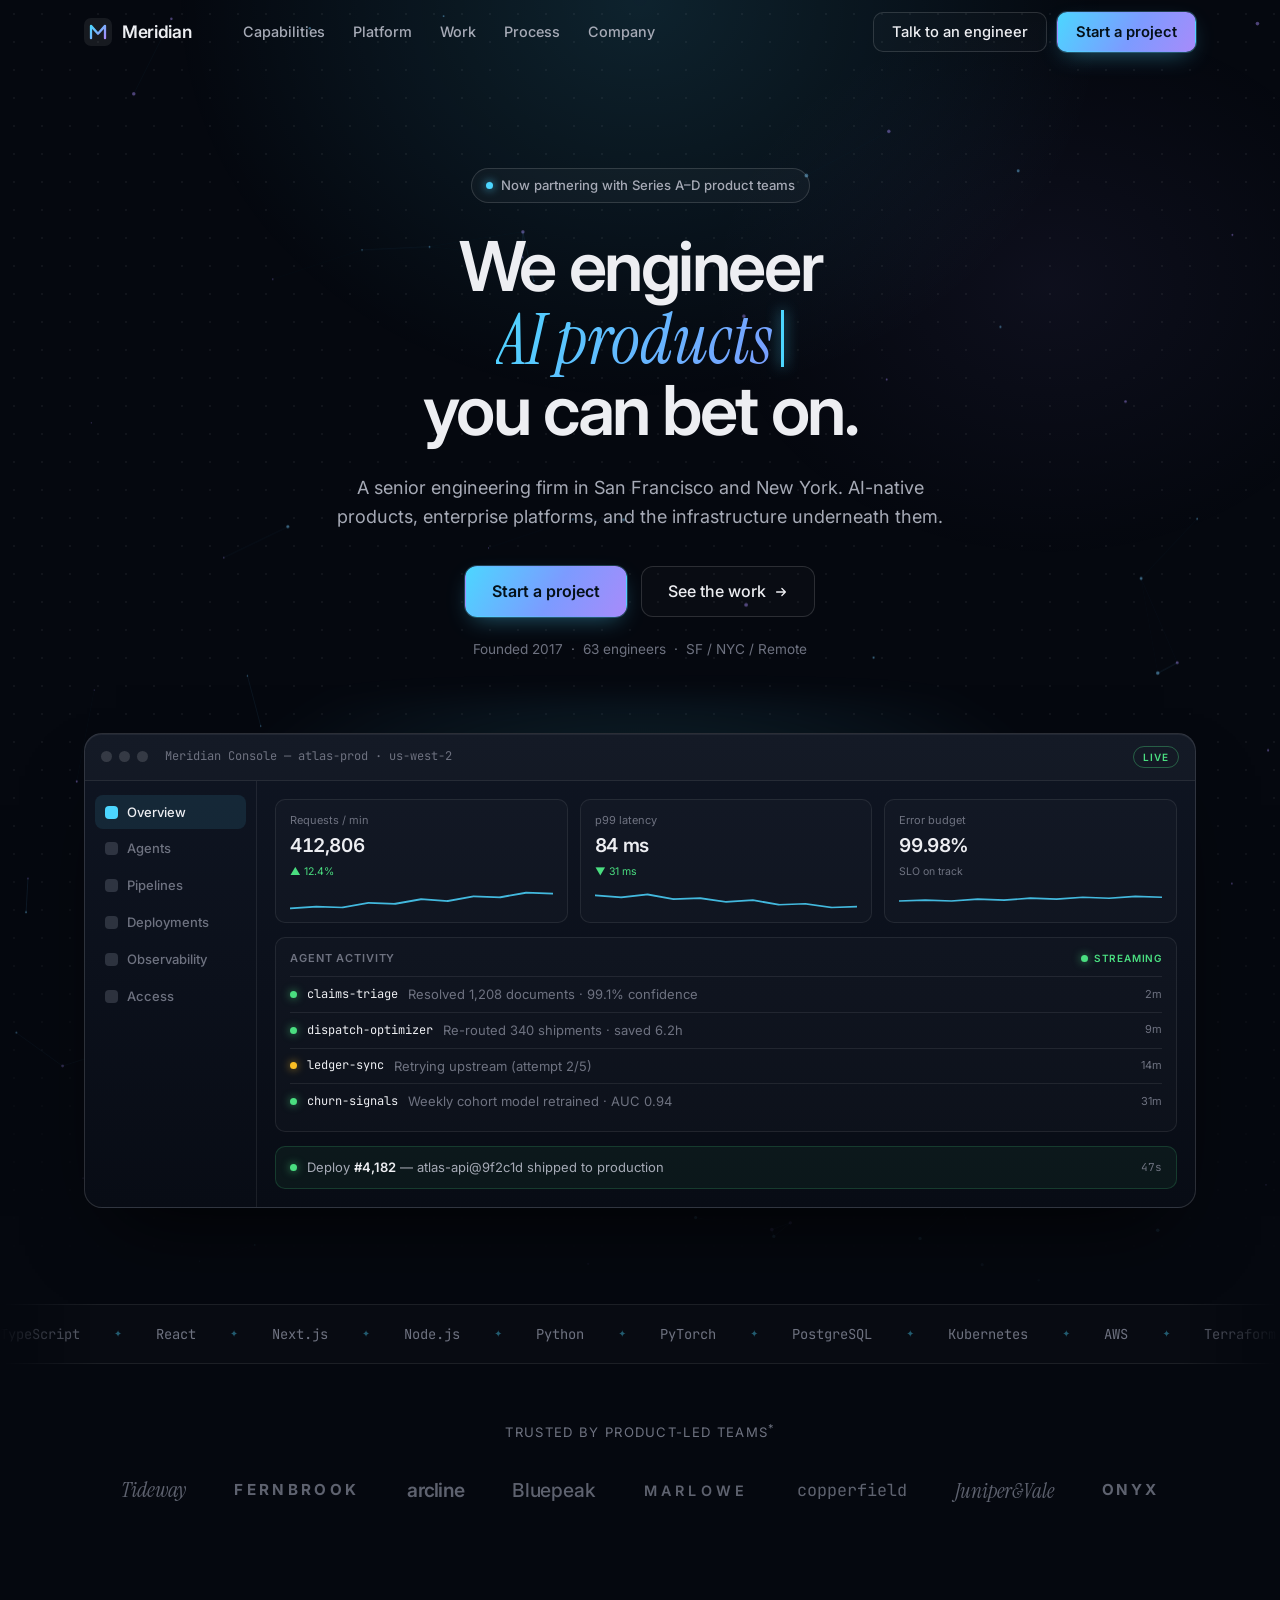
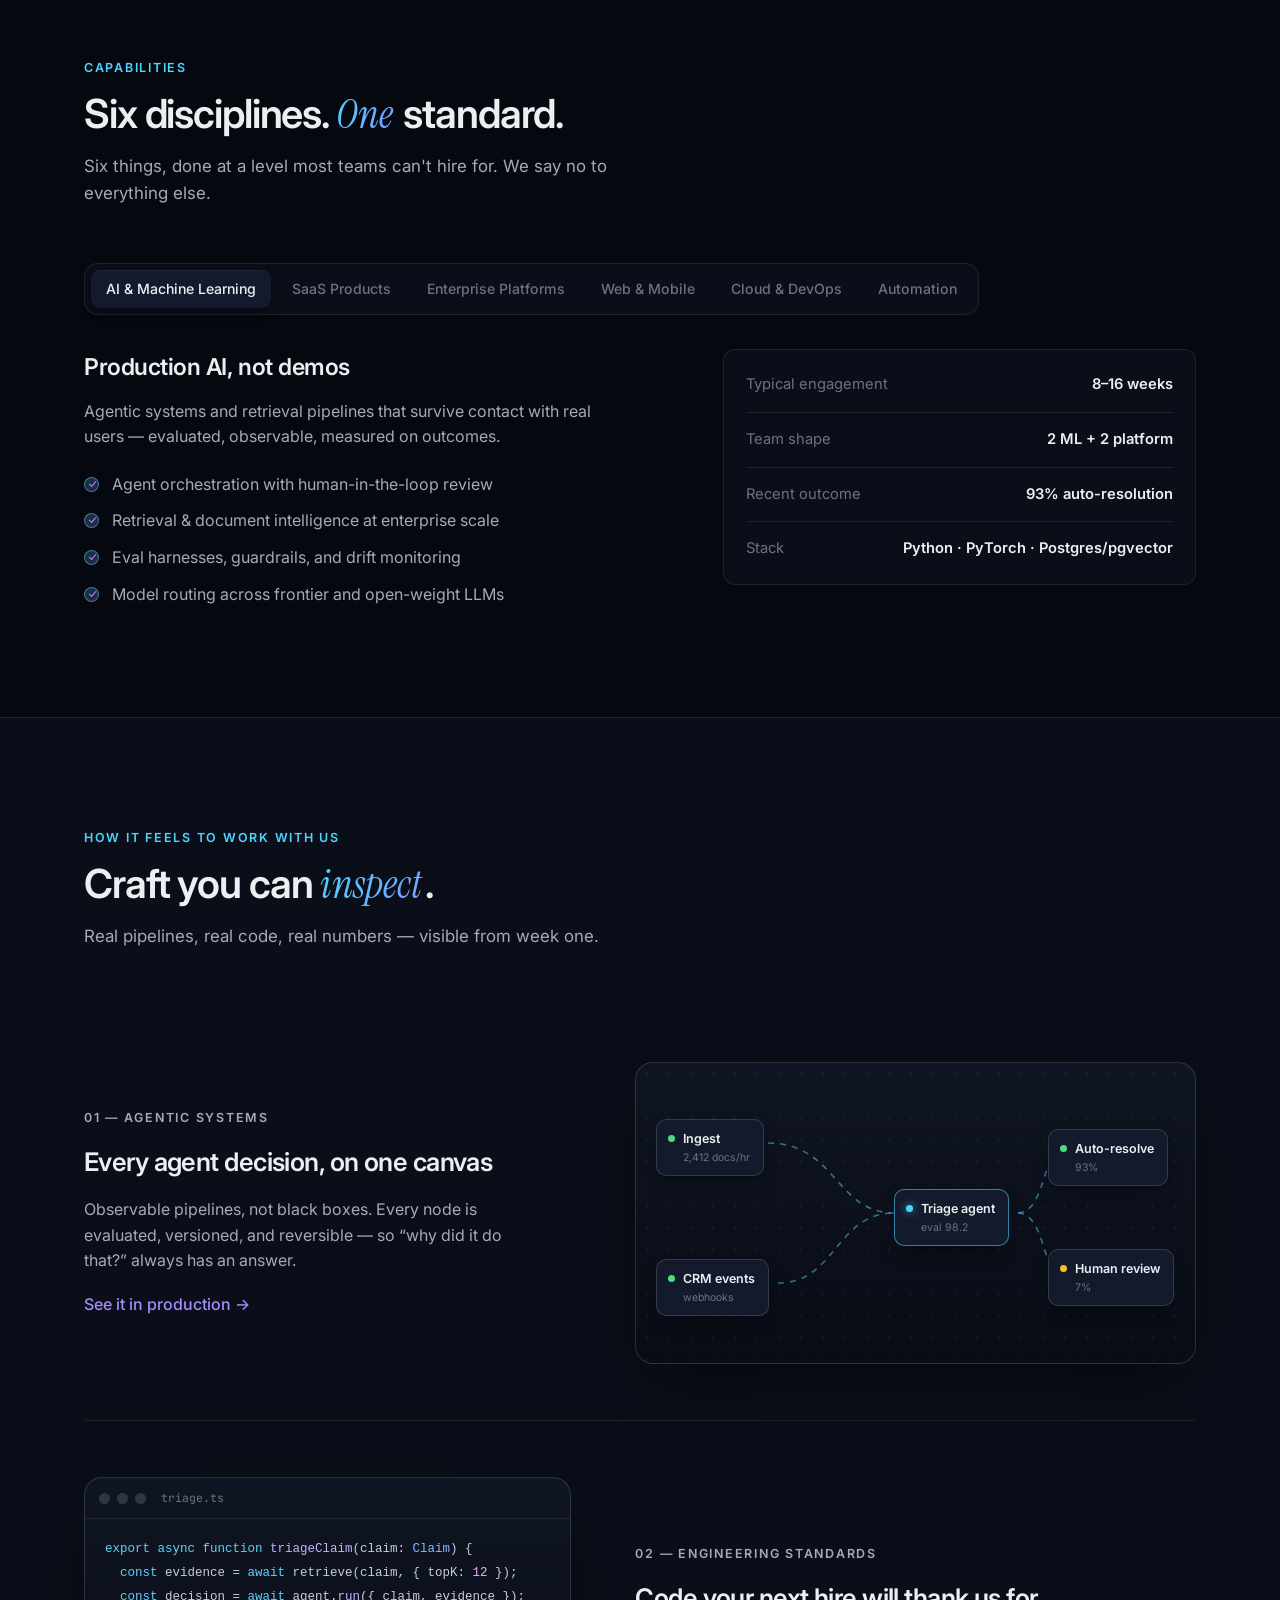
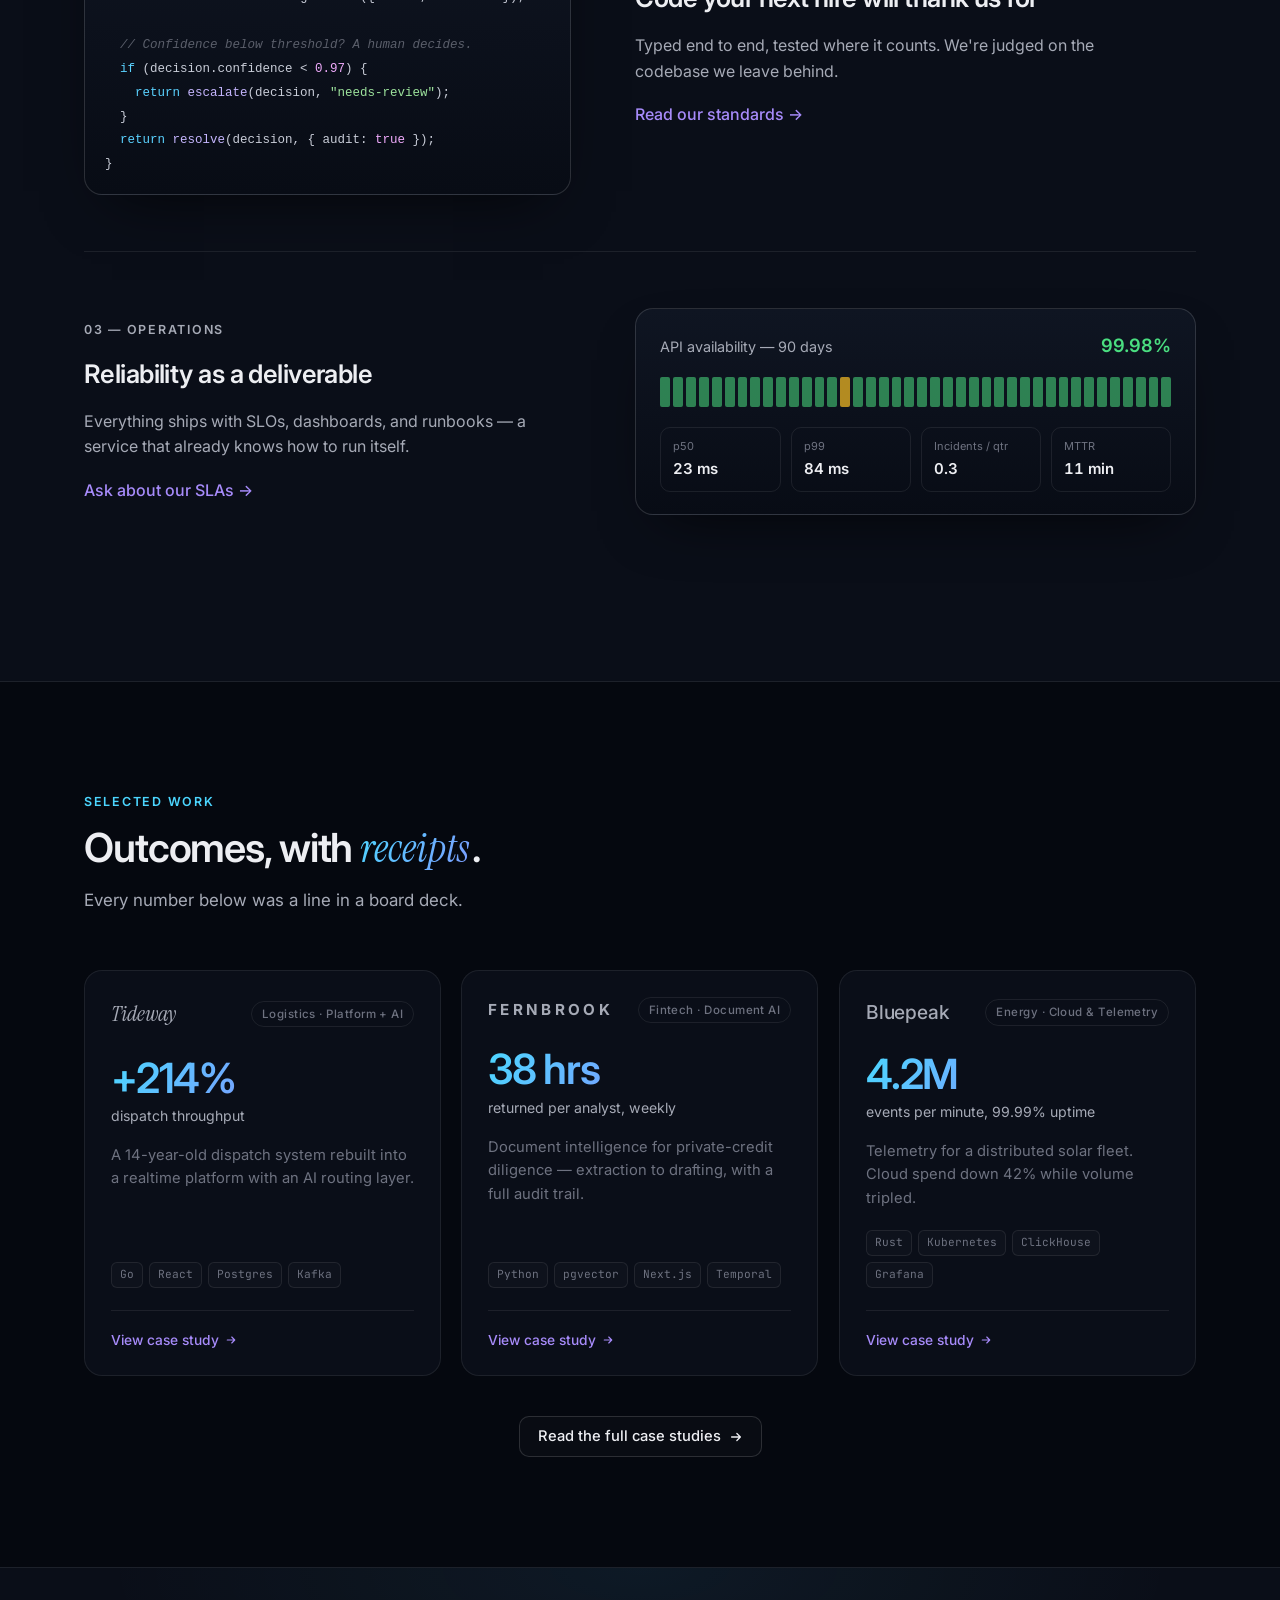
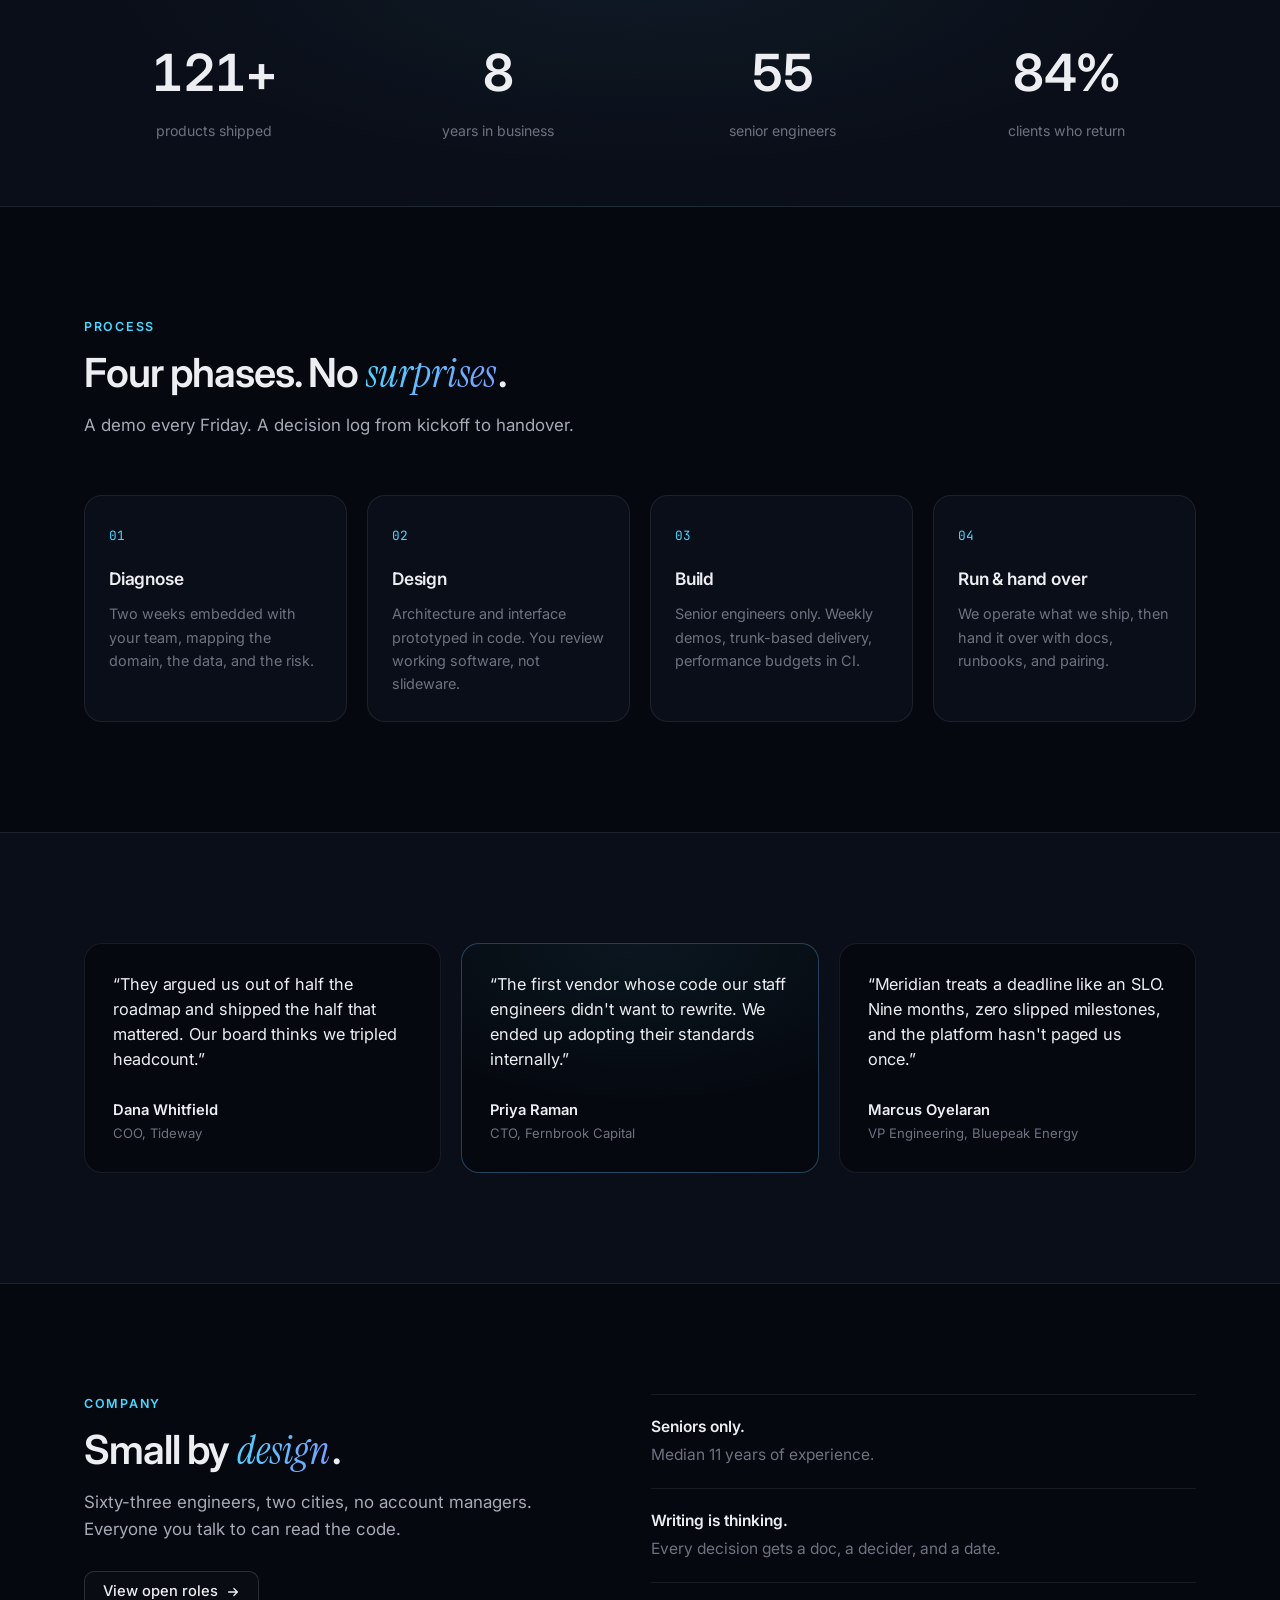
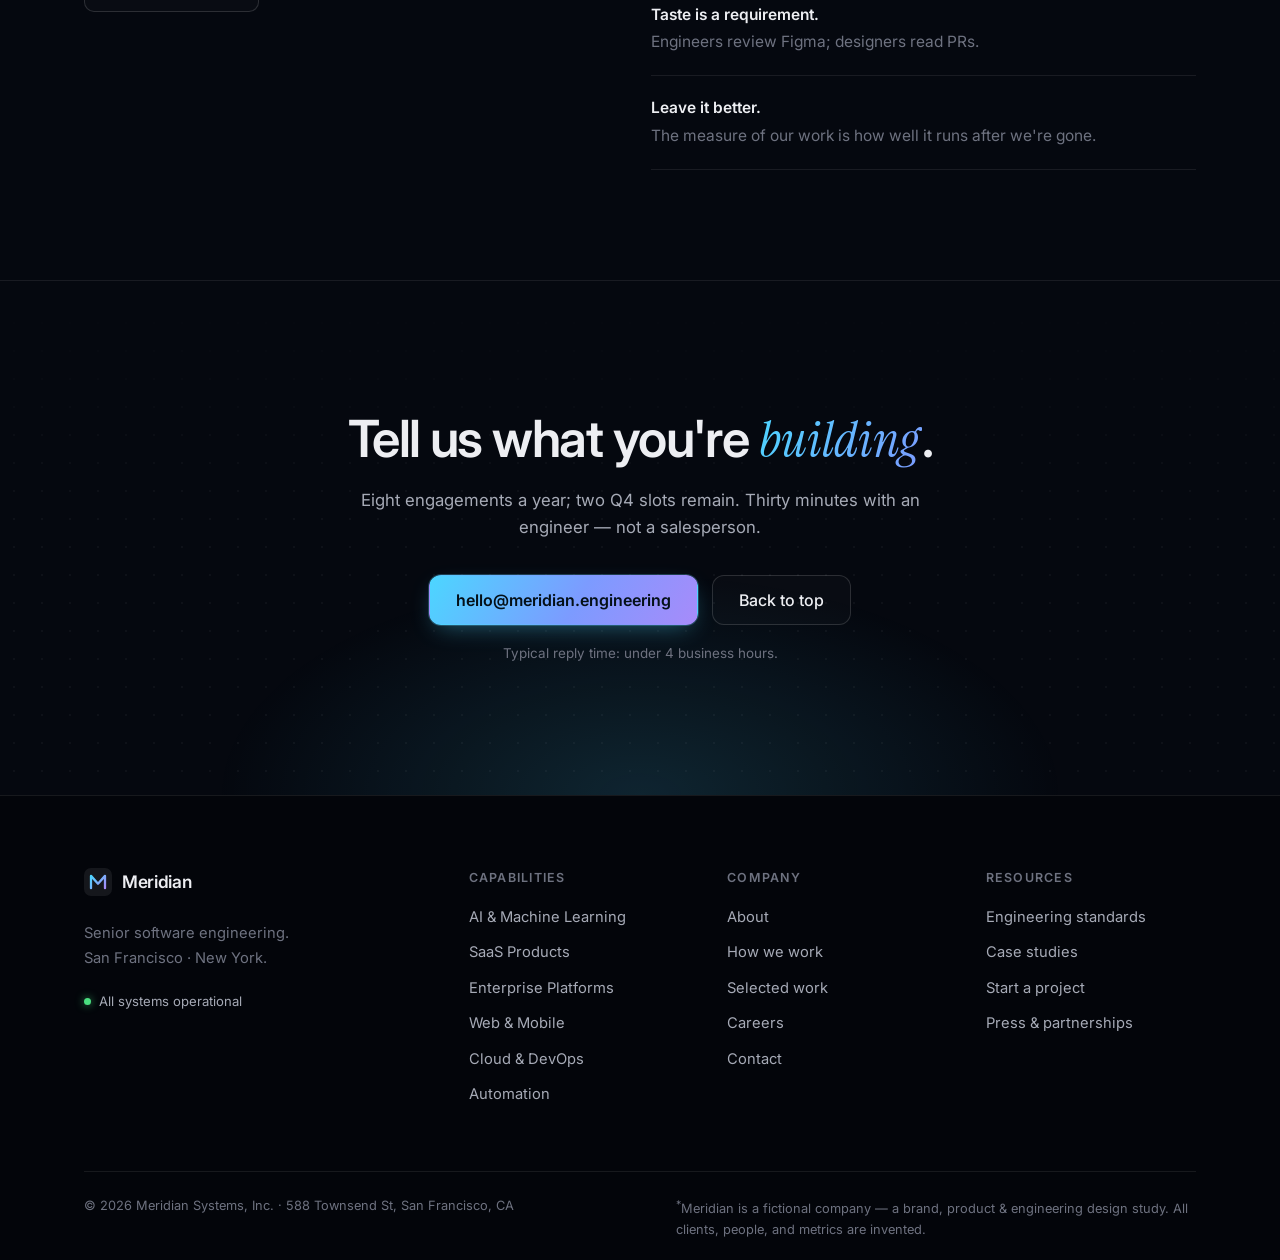
==== commit fe41d7a3: "Add full-length case study pages for all three engagements - New case-tideway.html, case-fernbrook.h" ====
--- a/index.html
+++ b/index.html
@@ -439,7 +439,7 @@
             <p class="case-metric-label">dispatch throughput</p>
             <p class="case-desc">A 14-year-old dispatch system rebuilt into a realtime platform with an AI routing layer.</p>
             <div class="case-stack"><span>Go</span><span>React</span><span>Postgres</span><span>Kafka</span></div>
-            <a class="case-link" href="work.html#tideway">View case study
+            <a class="case-link" href="case-tideway.html">View case study
               <svg width="12" height="12" viewBox="0 0 16 16" fill="none" aria-hidden="true"><path d="M3 8h10m0 0L9 4m4 4-4 4" stroke="currentColor" stroke-width="1.5" stroke-linecap="round" stroke-linejoin="round"/></svg>
             </a>
           </article>
@@ -452,7 +452,7 @@
             <p class="case-metric-label">returned per analyst, weekly</p>
             <p class="case-desc">Document intelligence for private-credit diligence — extraction to drafting, with a full audit trail.</p>
             <div class="case-stack"><span>Python</span><span>pgvector</span><span>Next.js</span><span>Temporal</span></div>
-            <a class="case-link" href="work.html#fernbrook">View case study
+            <a class="case-link" href="case-fernbrook.html">View case study
               <svg width="12" height="12" viewBox="0 0 16 16" fill="none" aria-hidden="true"><path d="M3 8h10m0 0L9 4m4 4-4 4" stroke="currentColor" stroke-width="1.5" stroke-linecap="round" stroke-linejoin="round"/></svg>
             </a>
           </article>
@@ -465,7 +465,7 @@
             <p class="case-metric-label">events per minute, 99.99% uptime</p>
             <p class="case-desc">Telemetry for a distributed solar fleet. Cloud spend down 42% while volume tripled.</p>
             <div class="case-stack"><span>Rust</span><span>Kubernetes</span><span>ClickHouse</span><span>Grafana</span></div>
-            <a class="case-link" href="work.html#bluepeak">View case study
+            <a class="case-link" href="case-bluepeak.html">View case study
               <svg width="12" height="12" viewBox="0 0 16 16" fill="none" aria-hidden="true"><path d="M3 8h10m0 0L9 4m4 4-4 4" stroke="currentColor" stroke-width="1.5" stroke-linecap="round" stroke-linejoin="round"/></svg>
             </a>
           </article>
--- a/css/styles.css
+++ b/css/styles.css
@@ -1258,7 +1258,7 @@
   overflow: hidden;
   transition: border-color 0.25s ease, transform 0.25s var(--ease);
 }
-.workcard:hover { border-color: rgba(255,140,80,0.3); transform: translateY(-3px); }
+.workcard:hover { border-color: rgba(110,190,255,0.35); transform: translateY(-3px); }
 .workcard-visual {
   position: relative;
   min-height: 220px;
@@ -1454,3 +1454,80 @@
 @media (max-width: 860px) {
   .rotator-wrap { white-space: normal; }
 }
+
+/* ============================================================
+   Case study detail pages
+   ============================================================ */
+
+.cs-meta {
+  display: flex;
+  flex-wrap: wrap;
+  gap: 10px 28px;
+  margin-top: 28px;
+  padding-top: 24px;
+  border-top: 1px solid var(--border);
+}
+.cs-meta-item { display: flex; flex-direction: column; gap: 3px; }
+.cs-meta-item span { font-size: 0.72rem; letter-spacing: 0.06em; text-transform: uppercase; color: var(--text-3); }
+.cs-meta-item strong { font-size: 0.92rem; font-weight: 600; color: var(--text); }
+
+.stat-grid {
+  display: grid;
+  grid-template-columns: repeat(4, 1fr);
+  gap: 18px;
+}
+.stat-card {
+  padding: 24px 22px;
+  border: 1px solid var(--border);
+  border-radius: var(--radius-lg);
+  background: var(--bg-raise);
+}
+.stat-card .num {
+  display: block;
+  font-size: clamp(1.7rem, 3vw, 2.3rem);
+  font-weight: 600;
+  letter-spacing: -0.03em;
+  font-variant-numeric: tabular-nums;
+  background: var(--acc-grad);
+  -webkit-background-clip: text; background-clip: text; color: transparent;
+}
+.stat-card .lbl { display: block; margin-top: 6px; font-size: 0.84rem; color: var(--text-2); }
+
+.callout {
+  display: flex;
+  gap: 18px;
+  align-items: flex-start;
+  margin-top: 28px;
+  padding: 20px 24px;
+  border-left: 2px solid var(--acc);
+  background: rgba(76, 214, 255, 0.05);
+  border-radius: 0 var(--radius) var(--radius) 0;
+}
+.callout strong { display: block; color: var(--text); font-size: 1rem; margin-bottom: 4px; }
+.callout span { color: var(--text-2); font-size: 0.92rem; }
+
+.case-nav {
+  display: flex;
+  justify-content: space-between;
+  gap: 20px;
+  padding: 28px 0;
+  border-bottom: 1px solid var(--border);
+}
+.case-nav a {
+  display: flex;
+  flex-direction: column;
+  gap: 4px;
+  max-width: 46%;
+  color: var(--text-2);
+  transition: color 0.15s ease;
+}
+.case-nav a:hover { color: var(--text); }
+.case-nav a.next { text-align: right; align-items: flex-end; }
+.case-nav .cn-label { font-size: 0.74rem; letter-spacing: 0.08em; text-transform: uppercase; color: var(--text-3); }
+.case-nav .cn-title { font-size: 1rem; font-weight: 600; color: var(--text); }
+
+@media (max-width: 760px) {
+  .stat-grid { grid-template-columns: repeat(2, 1fr); }
+  .case-nav { flex-direction: column; }
+  .case-nav a, .case-nav a.next { max-width: 100%; align-items: flex-start; text-align: left; }
+}
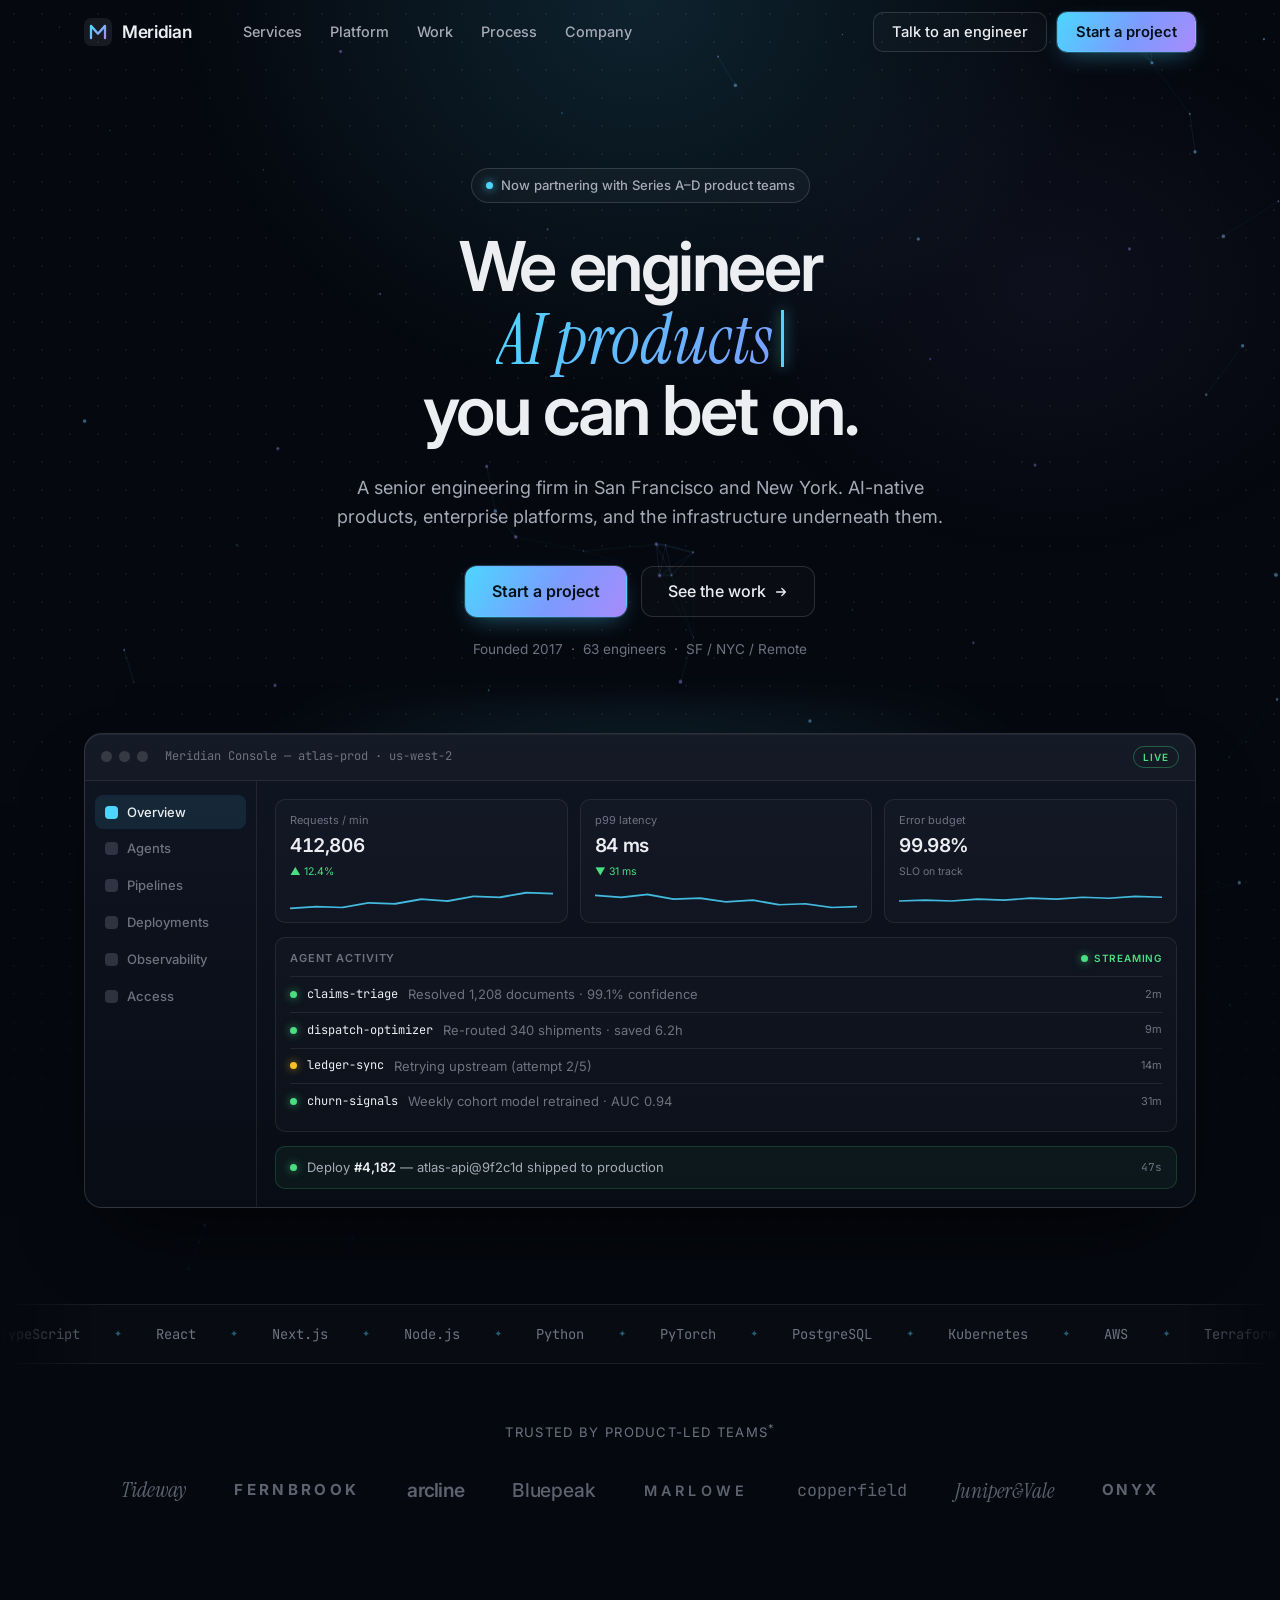
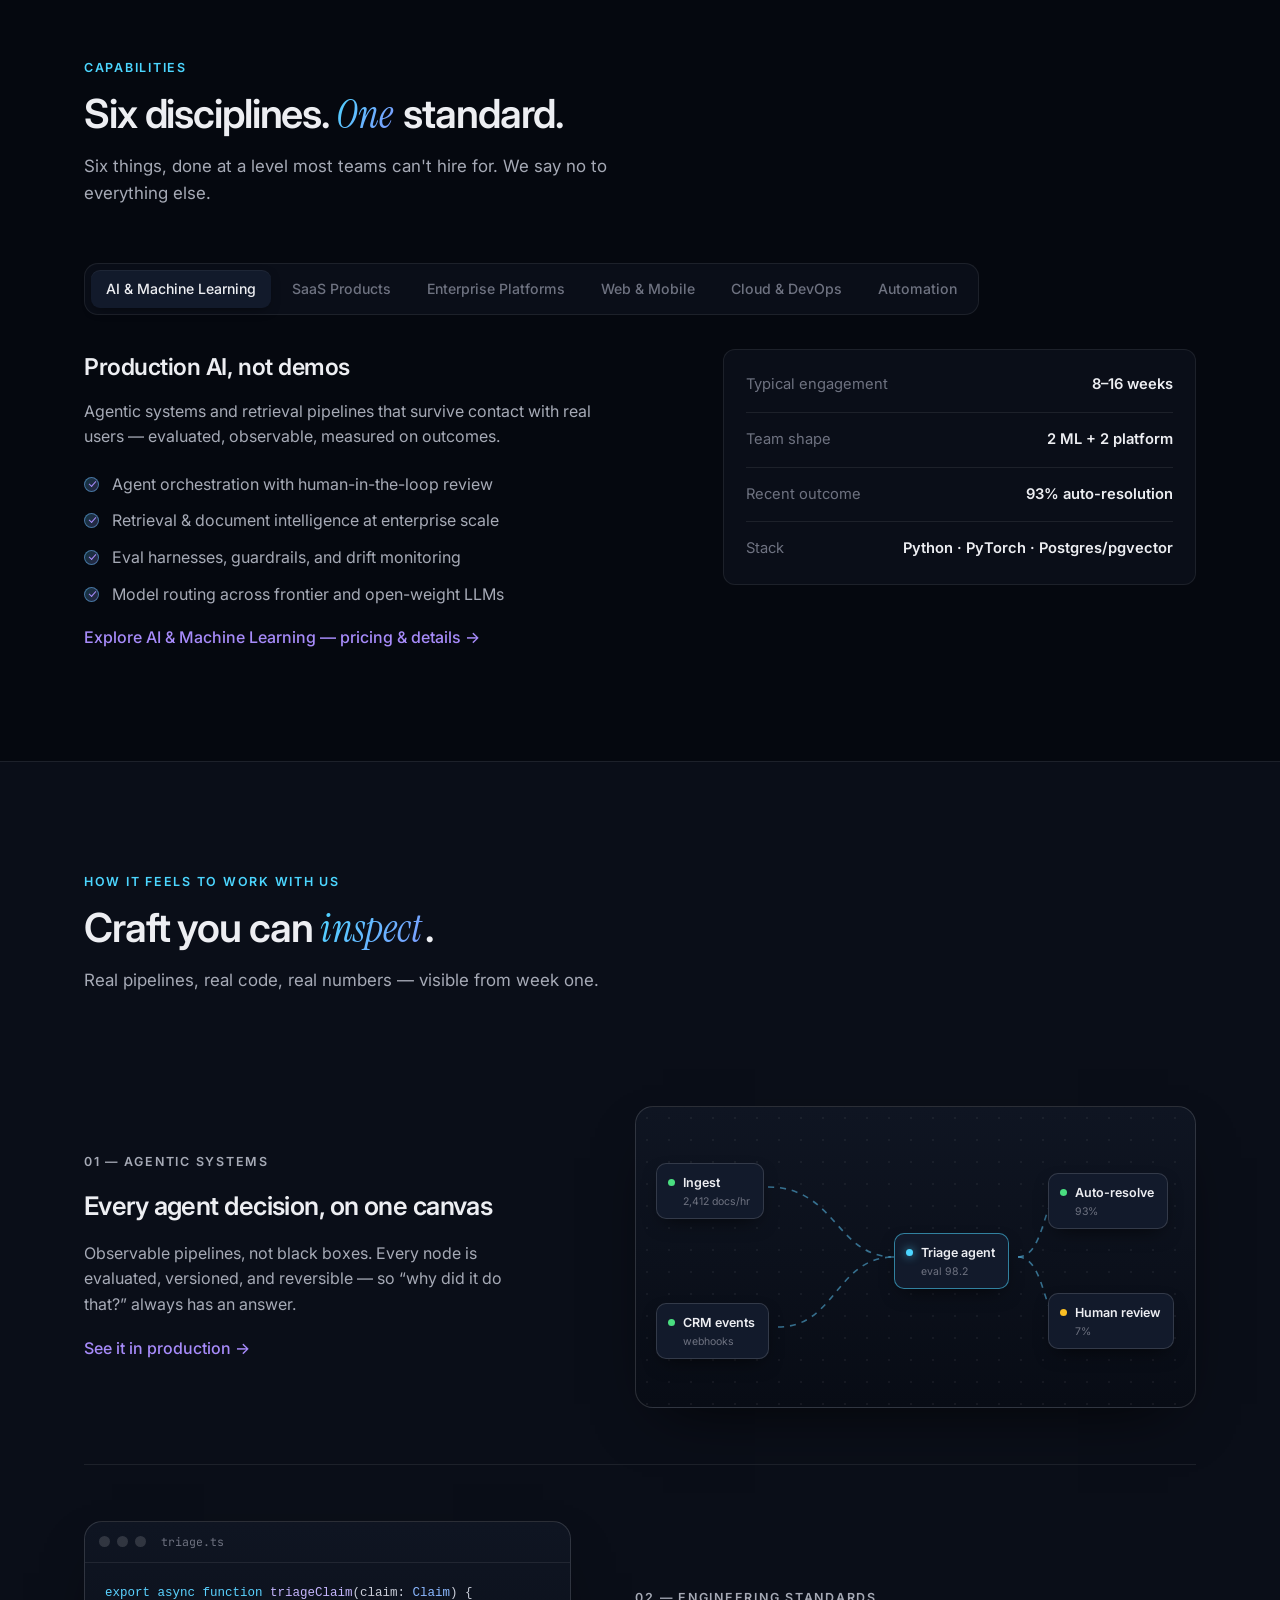
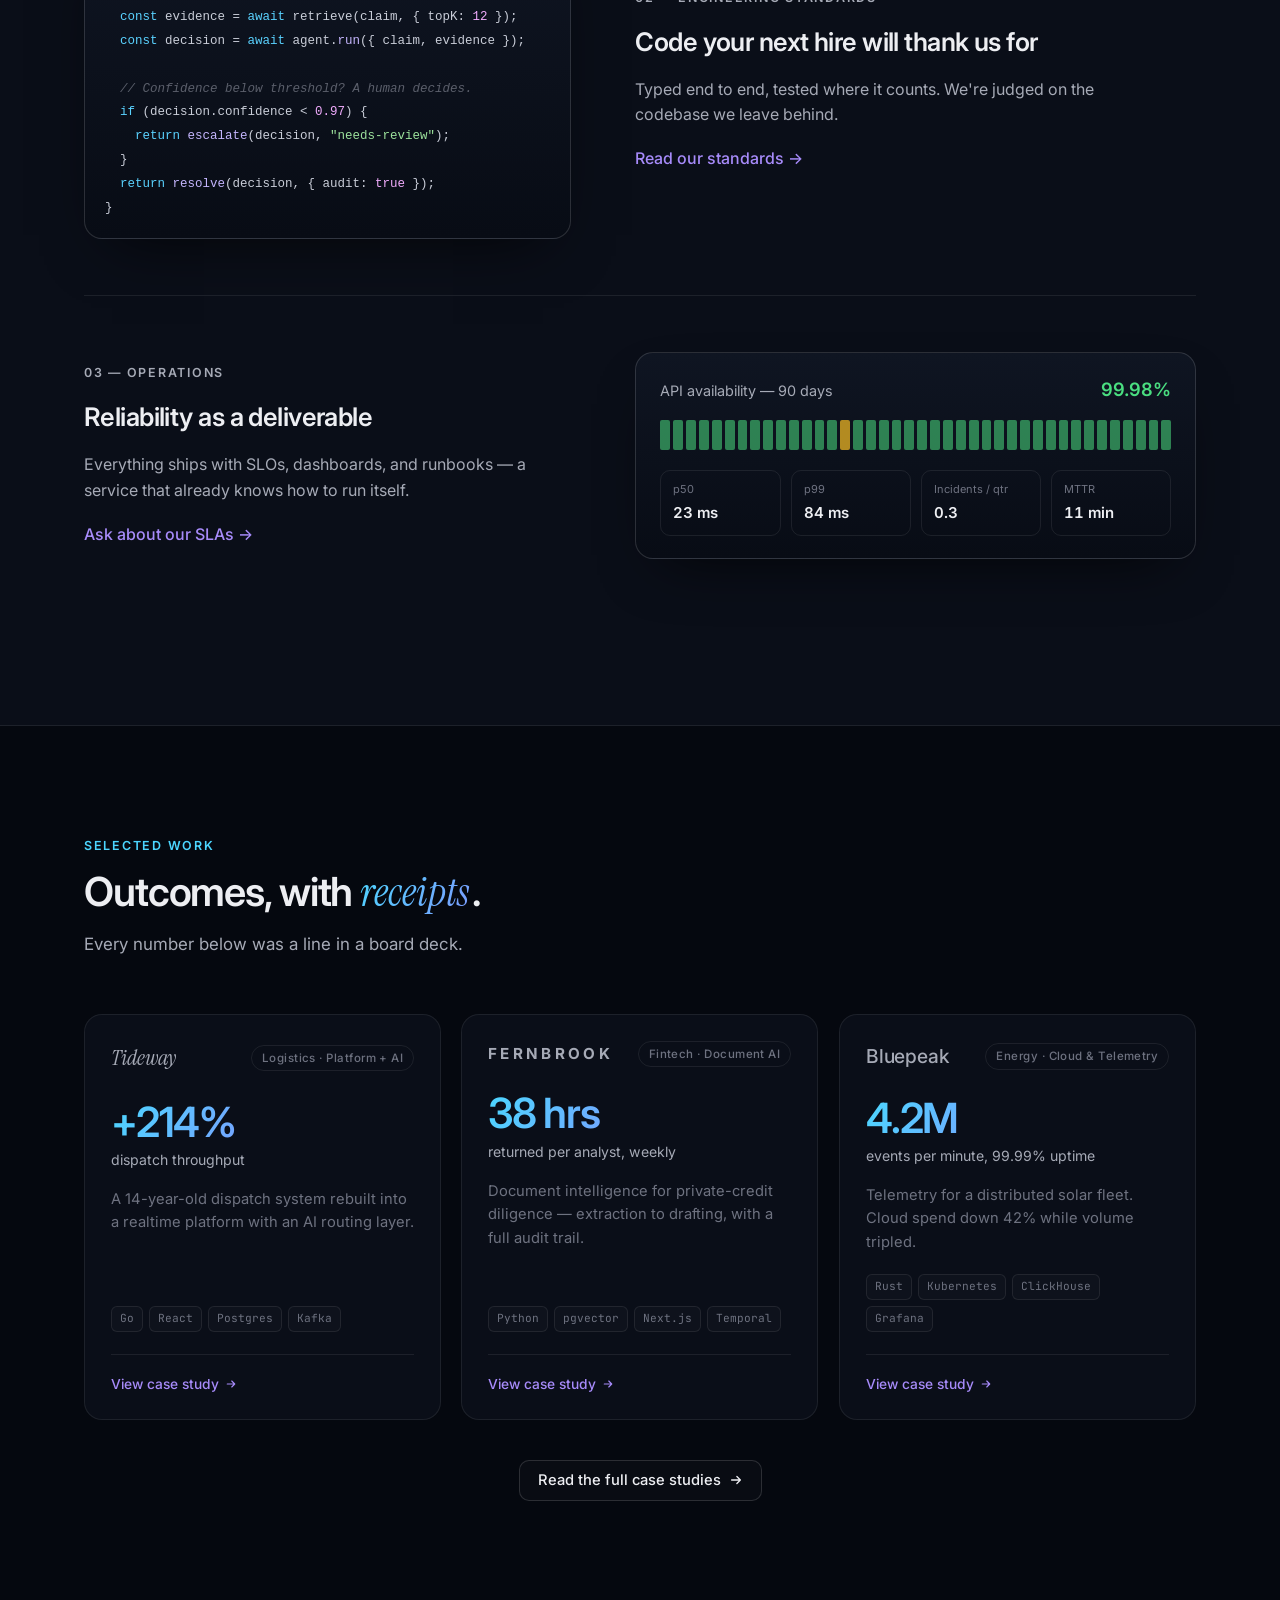
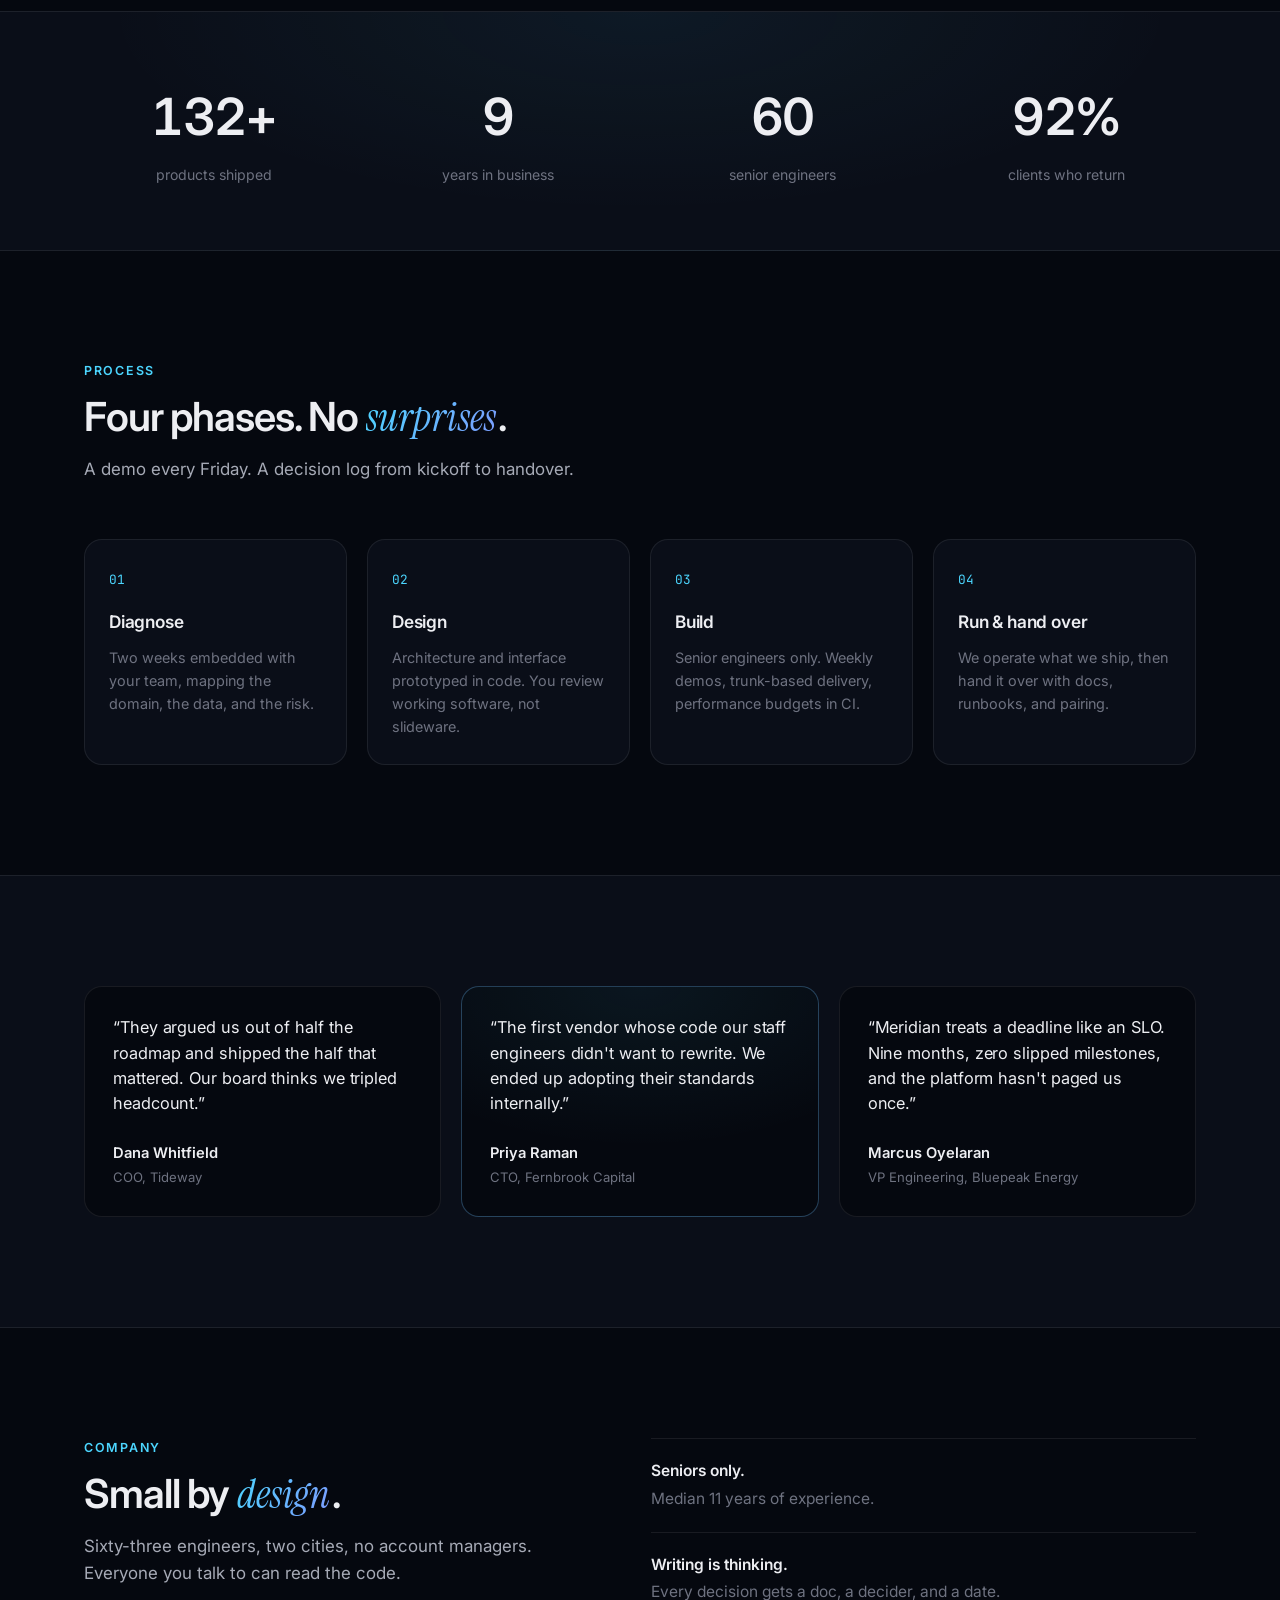
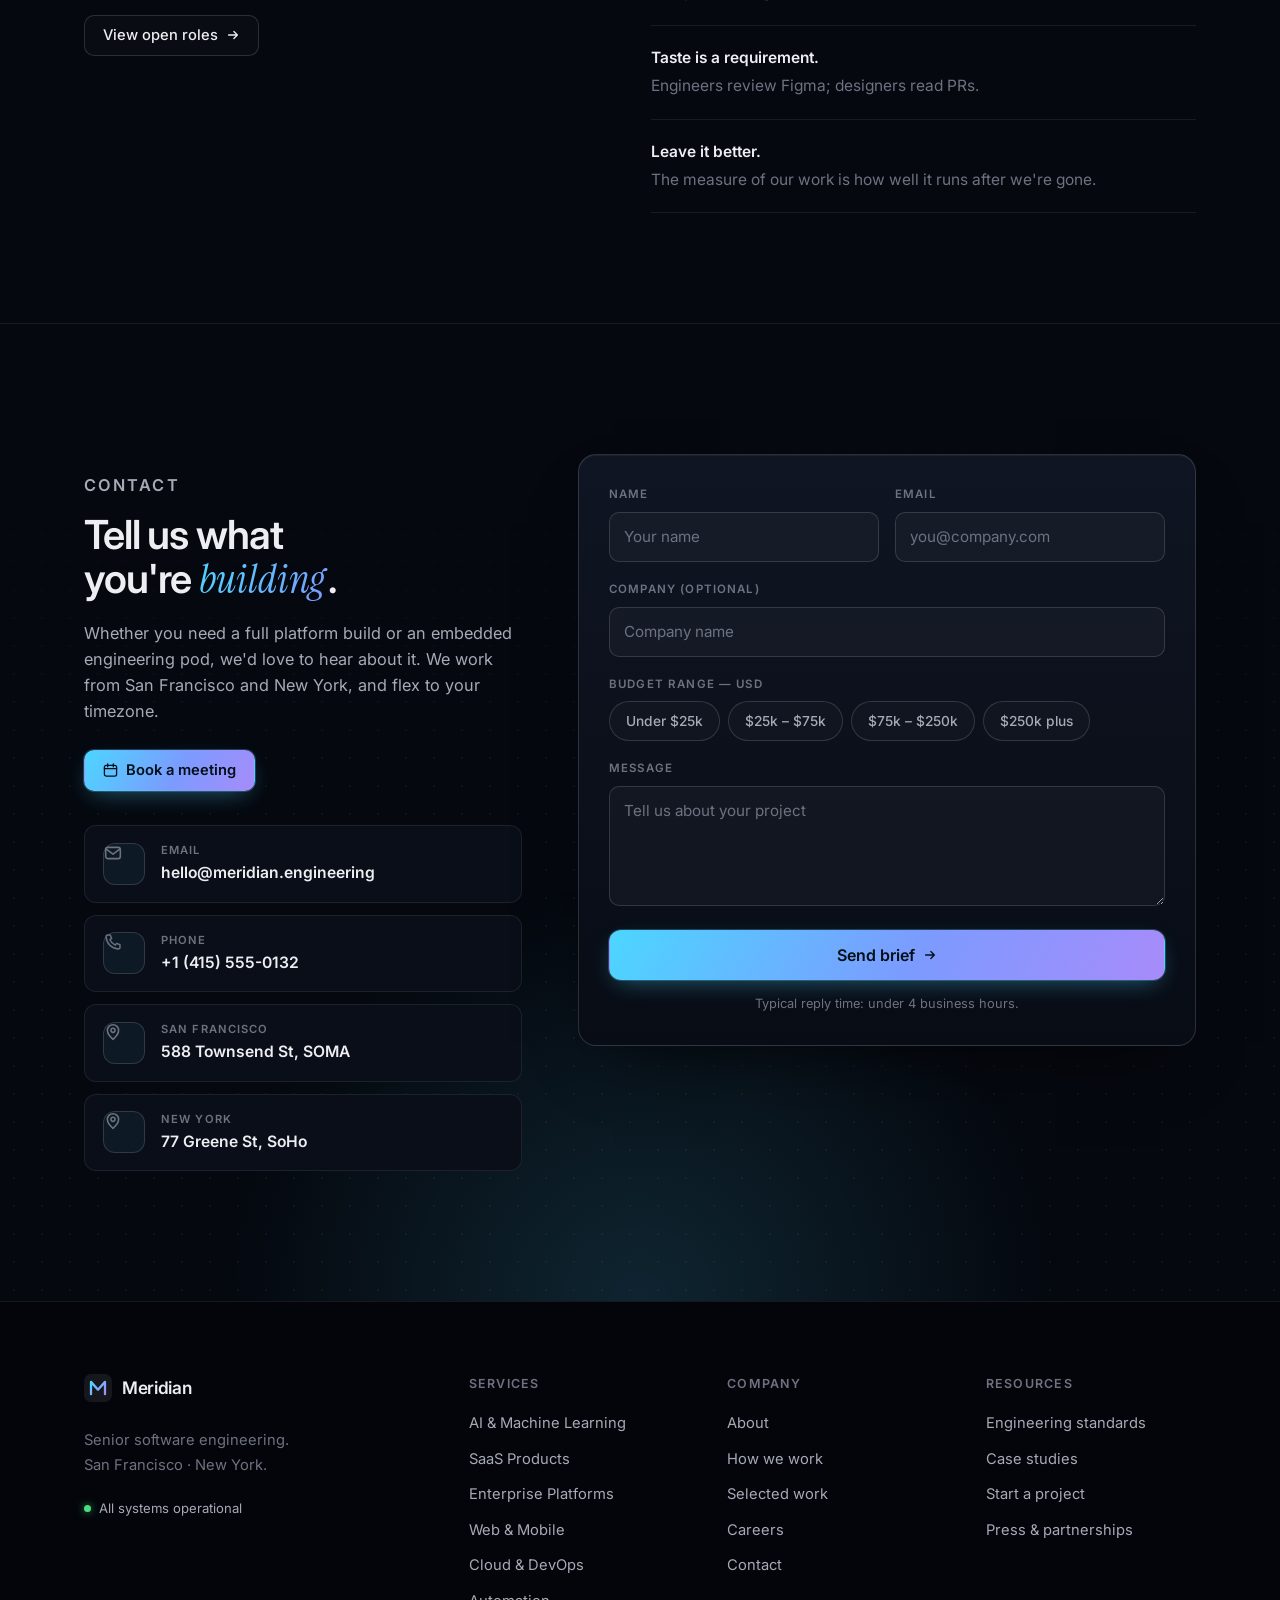
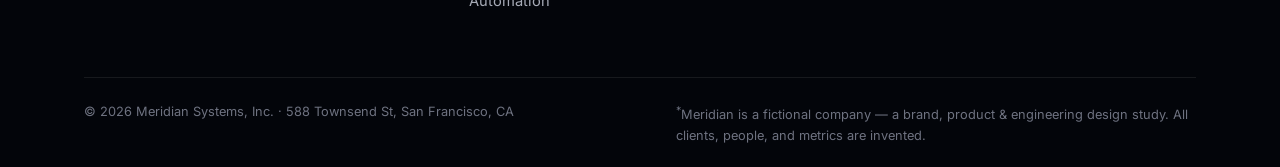
==== commit b4574288: "Add dedicated service pages with USD pricing and split contact section - Six new service pages (serv" ====
--- a/index.html
+++ b/index.html
@@ -36,7 +36,7 @@
         <span class="brand-name">Meridian</span>
       </a>
       <nav class="nav-links" aria-label="Primary">
-        <a href="#capabilities">Capabilities</a>
+        <a href="#capabilities">Services</a>
         <a href="#platform">Platform</a>
         <a href="work.html">Work</a>
         <a href="#process">Process</a>
@@ -51,7 +51,7 @@
       </div>
     </div>
     <div class="mobile-menu" id="mobileMenu">
-      <a href="#capabilities">Capabilities</a>
+      <a href="#capabilities">Services</a>
       <a href="#platform">Platform</a>
       <a href="work.html">Work</a>
       <a href="#process">Process</a>
@@ -227,6 +227,7 @@
                 <li>Eval harnesses, guardrails, and drift monitoring</li>
                 <li>Model routing across frontier and open-weight LLMs</li>
               </ul>
+              <a class="text-link" href="service-ai.html">Explore AI & Machine Learning — pricing &amp; details →</a>
             </div>
             <div class="panel-spec">
               <div class="spec-row"><span>Typical engagement</span><strong>8–16 weeks</strong></div>
@@ -246,6 +247,7 @@
                 <li>Realtime collaboration and offline-first sync</li>
                 <li>Analytics, growth loops, and admin tooling</li>
               </ul>
+              <a class="text-link" href="service-saas.html">Explore SaaS Products — pricing &amp; details →</a>
             </div>
             <div class="panel-spec">
               <div class="spec-row"><span>Typical engagement</span><strong>12–24 weeks</strong></div>
@@ -265,6 +267,7 @@
                 <li>Role-based access, audit logs, SSO/SCIM</li>
                 <li>Reporting layers your CFO signs off on</li>
               </ul>
+              <a class="text-link" href="service-enterprise.html">Explore Enterprise Platforms — pricing &amp; details →</a>
             </div>
             <div class="panel-spec">
               <div class="spec-row"><span>Typical engagement</span><strong>16–40 weeks</strong></div>
@@ -284,6 +287,7 @@
                 <li>Core Web Vitals enforced in CI, not audited later</li>
                 <li>WCAG 2.2 AA as the floor, not the stretch goal</li>
               </ul>
+              <a class="text-link" href="service-mobile.html">Explore Web & Mobile — pricing &amp; details →</a>
             </div>
             <div class="panel-spec">
               <div class="spec-row"><span>Typical engagement</span><strong>8–20 weeks</strong></div>
@@ -303,6 +307,7 @@
                 <li>SLOs, tracing, and incident response runbooks</li>
                 <li>Cloud spend reduction with zero reliability trade</li>
               </ul>
+              <a class="text-link" href="service-cloud.html">Explore Cloud & DevOps — pricing &amp; details →</a>
             </div>
             <div class="panel-spec">
               <div class="spec-row"><span>Typical engagement</span><strong>6–14 weeks</strong></div>
@@ -322,6 +327,7 @@
                 <li>Human approval gates where judgment matters</li>
                 <li>Back-office agents measured in hours returned</li>
               </ul>
+              <a class="text-link" href="service-automation.html">Explore Automation — pricing &amp; details →</a>
             </div>
             <div class="panel-spec">
               <div class="spec-row"><span>Typical engagement</span><strong>6–12 weeks</strong></div>
@@ -561,17 +567,72 @@
       </div>
     </section>
 
-    <!-- ======================= CTA ======================= -->
+    <!-- ======================= CONTACT ======================= -->
     <section class="cta" id="contact">
       <div class="cta-glow" aria-hidden="true"></div>
-      <div class="container cta-inner" data-reveal>
-        <h2 class="display-sm">Tell us what you're <em class="accent-serif">building</em>.</h2>
-        <p>Eight engagements a year; two Q4 slots remain. Thirty minutes with an engineer — not a salesperson.</p>
-        <div class="hero-cta">
-          <a class="btn btn-primary btn-lg" href="mailto:hello@meridian.engineering">hello@meridian.engineering</a>
-          <a class="btn btn-ghost btn-lg" href="#top">Back to top</a>
-        </div>
-        <p class="cta-meta">Typical reply time: under 4 business hours.</p>
+      <div class="container contact-grid">
+        <div class="contact-copy" data-reveal>
+          <p class="eyebrow">Contact</p>
+          <h2 class="h2">Tell us what you're <em class="accent-serif">building</em>.</h2>
+          <p>Whether you need a full platform build or an embedded engineering pod, we'd love to hear about it. We work from San Francisco and New York, and flex to your timezone.</p>
+          <a class="btn btn-primary" href="mailto:hello@meridian.engineering?subject=Book%20a%20meeting">
+            <svg width="15" height="15" viewBox="0 0 16 16" fill="none" aria-hidden="true"><rect x="1.5" y="2.5" width="13" height="11.5" rx="2" stroke="currentColor" stroke-width="1.4"/><path d="M1.5 6h13M5 1v3M11 1v3" stroke="currentColor" stroke-width="1.4" stroke-linecap="round"/></svg>
+            Book a meeting
+          </a>
+          <div class="contact-cards">
+            <a class="contact-card" href="mailto:hello@meridian.engineering">
+              <span class="contact-ico" aria-hidden="true"><svg width="18" height="18" viewBox="0 0 16 16" fill="none"><rect x="1.5" y="3" width="13" height="10" rx="2" stroke="currentColor" stroke-width="1.4"/><path d="m2 4.5 6 4.5 6-4.5" stroke="currentColor" stroke-width="1.4" stroke-linecap="round" stroke-linejoin="round"/></svg></span>
+              <div><span>Email</span><strong>hello@meridian.engineering</strong></div>
+            </a>
+            <a class="contact-card" href="tel:+14155550132">
+              <span class="contact-ico" aria-hidden="true"><svg width="18" height="18" viewBox="0 0 16 16" fill="none"><path d="M3.2 1.8h2.4l1.2 3-1.6 1.2a10 10 0 0 0 4.8 4.8l1.2-1.6 3 1.2v2.4a1.4 1.4 0 0 1-1.5 1.4C6.6 13.7 2.3 9.4 1.8 3.3a1.4 1.4 0 0 1 1.4-1.5Z" stroke="currentColor" stroke-width="1.3" stroke-linejoin="round"/></svg></span>
+              <div><span>Phone</span><strong>+1 (415) 555-0132</strong></div>
+            </a>
+            <div class="contact-card">
+              <span class="contact-ico" aria-hidden="true"><svg width="18" height="18" viewBox="0 0 16 16" fill="none"><path d="M8 14.5s5-4.1 5-8a5 5 0 1 0-10 0c0 3.9 5 8 5 8Z" stroke="currentColor" stroke-width="1.4"/><circle cx="8" cy="6.5" r="1.8" stroke="currentColor" stroke-width="1.4"/></svg></span>
+              <div><span>San Francisco</span><strong>588 Townsend St, SOMA</strong></div>
+            </div>
+            <div class="contact-card">
+              <span class="contact-ico" aria-hidden="true"><svg width="18" height="18" viewBox="0 0 16 16" fill="none"><path d="M8 14.5s5-4.1 5-8a5 5 0 1 0-10 0c0 3.9 5 8 5 8Z" stroke="currentColor" stroke-width="1.4"/><circle cx="8" cy="6.5" r="1.8" stroke="currentColor" stroke-width="1.4"/></svg></span>
+              <div><span>New York</span><strong>77 Greene St, SoHo</strong></div>
+            </div>
+          </div>
+        </div>
+
+        <form class="form-card" id="briefForm" data-reveal data-reveal-delay="120">
+          <div class="form-row">
+            <div class="form-field">
+              <label for="bfName">Name</label>
+              <input id="bfName" name="name" type="text" placeholder="Your name" autocomplete="name" required>
+            </div>
+            <div class="form-field">
+              <label for="bfEmail">Email</label>
+              <input id="bfEmail" name="email" type="email" placeholder="you@company.com" autocomplete="email" required>
+            </div>
+          </div>
+          <div class="form-field">
+            <label for="bfCompany">Company (optional)</label>
+            <input id="bfCompany" name="company" type="text" placeholder="Company name" autocomplete="organization">
+          </div>
+          <div class="form-field">
+            <label id="budgetLabel">Budget range — USD</label>
+            <div class="chip-row" id="budgetChips" role="radiogroup" aria-labelledby="budgetLabel">
+              <button type="button" class="chip" role="radio" aria-checked="false">Under $25k</button>
+              <button type="button" class="chip" role="radio" aria-checked="false">$25k – $75k</button>
+              <button type="button" class="chip" role="radio" aria-checked="false">$75k – $250k</button>
+              <button type="button" class="chip" role="radio" aria-checked="false">$250k plus</button>
+            </div>
+          </div>
+          <div class="form-field">
+            <label for="bfMsg">Message</label>
+            <textarea id="bfMsg" name="message" placeholder="Tell us about your project" required></textarea>
+          </div>
+          <button class="btn btn-primary btn-lg" type="submit">Send brief
+            <svg width="14" height="14" viewBox="0 0 16 16" fill="none" aria-hidden="true"><path d="M3 8h10m0 0L9 4m4 4-4 4" stroke="currentColor" stroke-width="1.5" stroke-linecap="round" stroke-linejoin="round"/></svg>
+          </button>
+          <p class="form-note">Typical reply time: under 4 business hours.</p>
+          <p class="form-status" id="formStatus" role="status">Opening your email client with the brief — send it and we'll take it from there.</p>
+        </form>
       </div>
     </section>
   </main>
@@ -593,13 +654,13 @@
           <p class="footer-status"><span class="dot ok pulse"></span>All systems operational</p>
         </div>
         <nav class="footer-col" aria-label="Capabilities">
-          <h4>Capabilities</h4>
-          <a href="#capabilities">AI &amp; Machine Learning</a>
-          <a href="#capabilities">SaaS Products</a>
-          <a href="#capabilities">Enterprise Platforms</a>
-          <a href="#capabilities">Web &amp; Mobile</a>
-          <a href="#capabilities">Cloud &amp; DevOps</a>
-          <a href="#capabilities">Automation</a>
+          <h4>Services</h4>
+          <a href="service-ai.html">AI &amp; Machine Learning</a>
+          <a href="service-saas.html">SaaS Products</a>
+          <a href="service-enterprise.html">Enterprise Platforms</a>
+          <a href="service-mobile.html">Web &amp; Mobile</a>
+          <a href="service-cloud.html">Cloud &amp; DevOps</a>
+          <a href="service-automation.html">Automation</a>
         </nav>
         <nav class="footer-col" aria-label="Company">
           <h4>Company</h4>
--- a/css/styles.css
+++ b/css/styles.css
@@ -1531,3 +1531,203 @@
   .case-nav { flex-direction: column; }
   .case-nav a, .case-nav a.next { max-width: 100%; align-items: flex-start; text-align: left; }
 }
+
+/* ============================================================
+   Service pages — pricing tiers (USD)
+   ============================================================ */
+
+.pricing-grid {
+  display: grid;
+  grid-template-columns: repeat(3, 1fr);
+  gap: 20px;
+  align-items: stretch;
+}
+.price-card {
+  display: flex;
+  flex-direction: column;
+  padding: 30px 28px;
+  border: 1px solid var(--border);
+  border-radius: var(--radius-lg);
+  background: var(--bg-raise);
+  transition: border-color 0.25s ease, transform 0.25s var(--ease), box-shadow 0.25s ease;
+}
+.price-card:hover { transform: translateY(-4px); border-color: rgba(110, 190, 255, 0.3); }
+.price-card.featured {
+  border-color: rgba(124, 155, 255, 0.5);
+  background:
+    radial-gradient(120% 90% at 50% 0%, rgba(76, 214, 255, 0.08), transparent 70%),
+    var(--bg-raise);
+  box-shadow: 0 24px 60px -30px rgba(76, 214, 255, 0.35);
+}
+.price-tier {
+  display: flex;
+  align-items: center;
+  justify-content: space-between;
+  gap: 10px;
+  font-size: 0.78rem;
+  font-weight: 600;
+  letter-spacing: 0.12em;
+  text-transform: uppercase;
+  color: var(--text-3);
+}
+.price-badge {
+  font-size: 0.68rem;
+  letter-spacing: 0.06em;
+  padding: 3px 10px;
+  border-radius: 999px;
+  color: #041018;
+  background: var(--acc-grad);
+}
+.price-num {
+  margin-top: 18px;
+  font-size: 2.4rem;
+  font-weight: 600;
+  letter-spacing: -0.03em;
+  line-height: 1;
+  font-variant-numeric: tabular-nums;
+  background: var(--acc-grad);
+  -webkit-background-clip: text; background-clip: text; color: transparent;
+}
+.price-per { display: block; margin-top: 6px; font-size: 0.84rem; color: var(--text-3); }
+.price-desc { margin-top: 16px; font-size: 0.92rem; color: var(--text-2); }
+.price-feats { margin-top: 20px; display: grid; gap: 10px; flex: 1; }
+.price-feats li {
+  position: relative;
+  padding-left: 26px;
+  font-size: 0.88rem;
+  color: var(--text-2);
+}
+.price-feats li::before {
+  content: "";
+  position: absolute; left: 0; top: 4px;
+  width: 14px; height: 14px; border-radius: 50%;
+  background: linear-gradient(120deg, rgba(76,214,255,.22), rgba(167,139,250,.22));
+  border: 1px solid rgba(110, 190, 255, 0.5);
+}
+.price-feats li::after {
+  content: "";
+  position: absolute; left: 4px; top: 8px;
+  width: 6.5px; height: 3.5px;
+  border-left: 1.5px solid var(--acc);
+  border-bottom: 1.5px solid var(--acc);
+  transform: rotate(-48deg);
+}
+.price-card .btn { margin-top: 24px; justify-content: center; }
+.pricing-note { margin-top: 22px; font-size: 0.84rem; color: var(--text-3); }
+
+/* ============================================================
+   Contact — split layout (copy + info cards | brief form)
+   ============================================================ */
+
+.contact-grid {
+  position: relative;
+  display: grid;
+  grid-template-columns: 1fr 1.15fr;
+  gap: 56px;
+  align-items: start;
+}
+.contact-copy .h2 { margin-top: 0; }
+.contact-copy > p {
+  margin-top: 18px;
+  max-width: 440px;
+  color: var(--text-2);
+  font-size: 1.02rem;
+}
+.contact-copy .btn { margin-top: 26px; }
+.contact-cards { margin-top: 34px; display: grid; gap: 12px; }
+.contact-card {
+  display: flex;
+  align-items: center;
+  gap: 16px;
+  padding: 16px 18px;
+  border: 1px solid var(--border);
+  border-radius: var(--radius);
+  background: var(--bg-raise);
+  transition: border-color 0.2s ease, transform 0.2s var(--ease);
+}
+.contact-card:hover { border-color: rgba(110, 190, 255, 0.3); transform: translateX(3px); }
+.contact-ico {
+  flex-shrink: 0;
+  width: 42px; height: 42px;
+  display: grid; place-items: center;
+  border-radius: 12px;
+  border: 1px solid var(--border-strong);
+  background: rgba(76, 214, 255, 0.06);
+  color: var(--acc);
+}
+.contact-card span {
+  display: block;
+  font-size: 0.7rem;
+  font-weight: 600;
+  letter-spacing: 0.1em;
+  text-transform: uppercase;
+  color: var(--text-3);
+}
+.contact-card strong { font-size: 0.98rem; font-weight: 600; color: var(--text); }
+
+.form-card {
+  padding: 30px;
+  border: 1px solid var(--border-strong);
+  border-radius: var(--radius-lg);
+  background: linear-gradient(180deg, #0f1522, #080c15);
+  box-shadow: 0 1px 0 rgba(255,255,255,0.05) inset, 0 32px 70px -36px rgba(0, 0, 0, 0.8);
+}
+.form-row { display: grid; grid-template-columns: 1fr 1fr; gap: 16px; }
+.form-field { display: flex; flex-direction: column; gap: 8px; margin-bottom: 18px; }
+.form-field label {
+  font-size: 0.72rem;
+  font-weight: 600;
+  letter-spacing: 0.1em;
+  text-transform: uppercase;
+  color: var(--text-3);
+}
+.form-field input,
+.form-field textarea {
+  font: inherit;
+  font-size: 0.95rem;
+  color: var(--text);
+  padding: 12px 14px;
+  border: 1px solid var(--border-strong);
+  border-radius: 10px;
+  background: rgba(255, 255, 255, 0.03);
+  transition: border-color 0.2s ease, box-shadow 0.2s ease;
+}
+.form-field input::placeholder,
+.form-field textarea::placeholder { color: var(--text-3); }
+.form-field input:focus,
+.form-field textarea:focus {
+  outline: none;
+  border-color: rgba(76, 214, 255, 0.55);
+  box-shadow: 0 0 0 3px rgba(76, 214, 255, 0.14);
+}
+.form-field textarea { min-height: 120px; resize: vertical; }
+.chip-row { display: flex; flex-wrap: wrap; gap: 8px; }
+.chip {
+  padding: 8px 16px;
+  border: 1px solid var(--border-strong);
+  border-radius: 999px;
+  font-size: 0.86rem;
+  font-weight: 500;
+  color: var(--text-2);
+  background: rgba(255, 255, 255, 0.02);
+  transition: border-color 0.18s ease, background 0.18s ease, color 0.18s ease;
+}
+.chip:hover { border-color: rgba(255, 255, 255, 0.3); color: var(--text); }
+.chip.is-selected {
+  border-color: transparent;
+  background: var(--acc-grad);
+  color: #041018;
+  font-weight: 600;
+}
+.form-card .btn-primary { width: 100%; justify-content: center; margin-top: 6px; }
+.form-note { margin-top: 14px; text-align: center; font-size: 0.8rem; color: var(--text-3); }
+.form-status { margin-top: 12px; text-align: center; font-size: 0.86rem; color: var(--ok); display: none; }
+.form-status.is-shown { display: block; }
+
+@media (max-width: 1020px) {
+  .pricing-grid { grid-template-columns: 1fr; }
+  .contact-grid { grid-template-columns: 1fr; gap: 40px; }
+}
+@media (max-width: 560px) {
+  .form-row { grid-template-columns: 1fr; }
+}
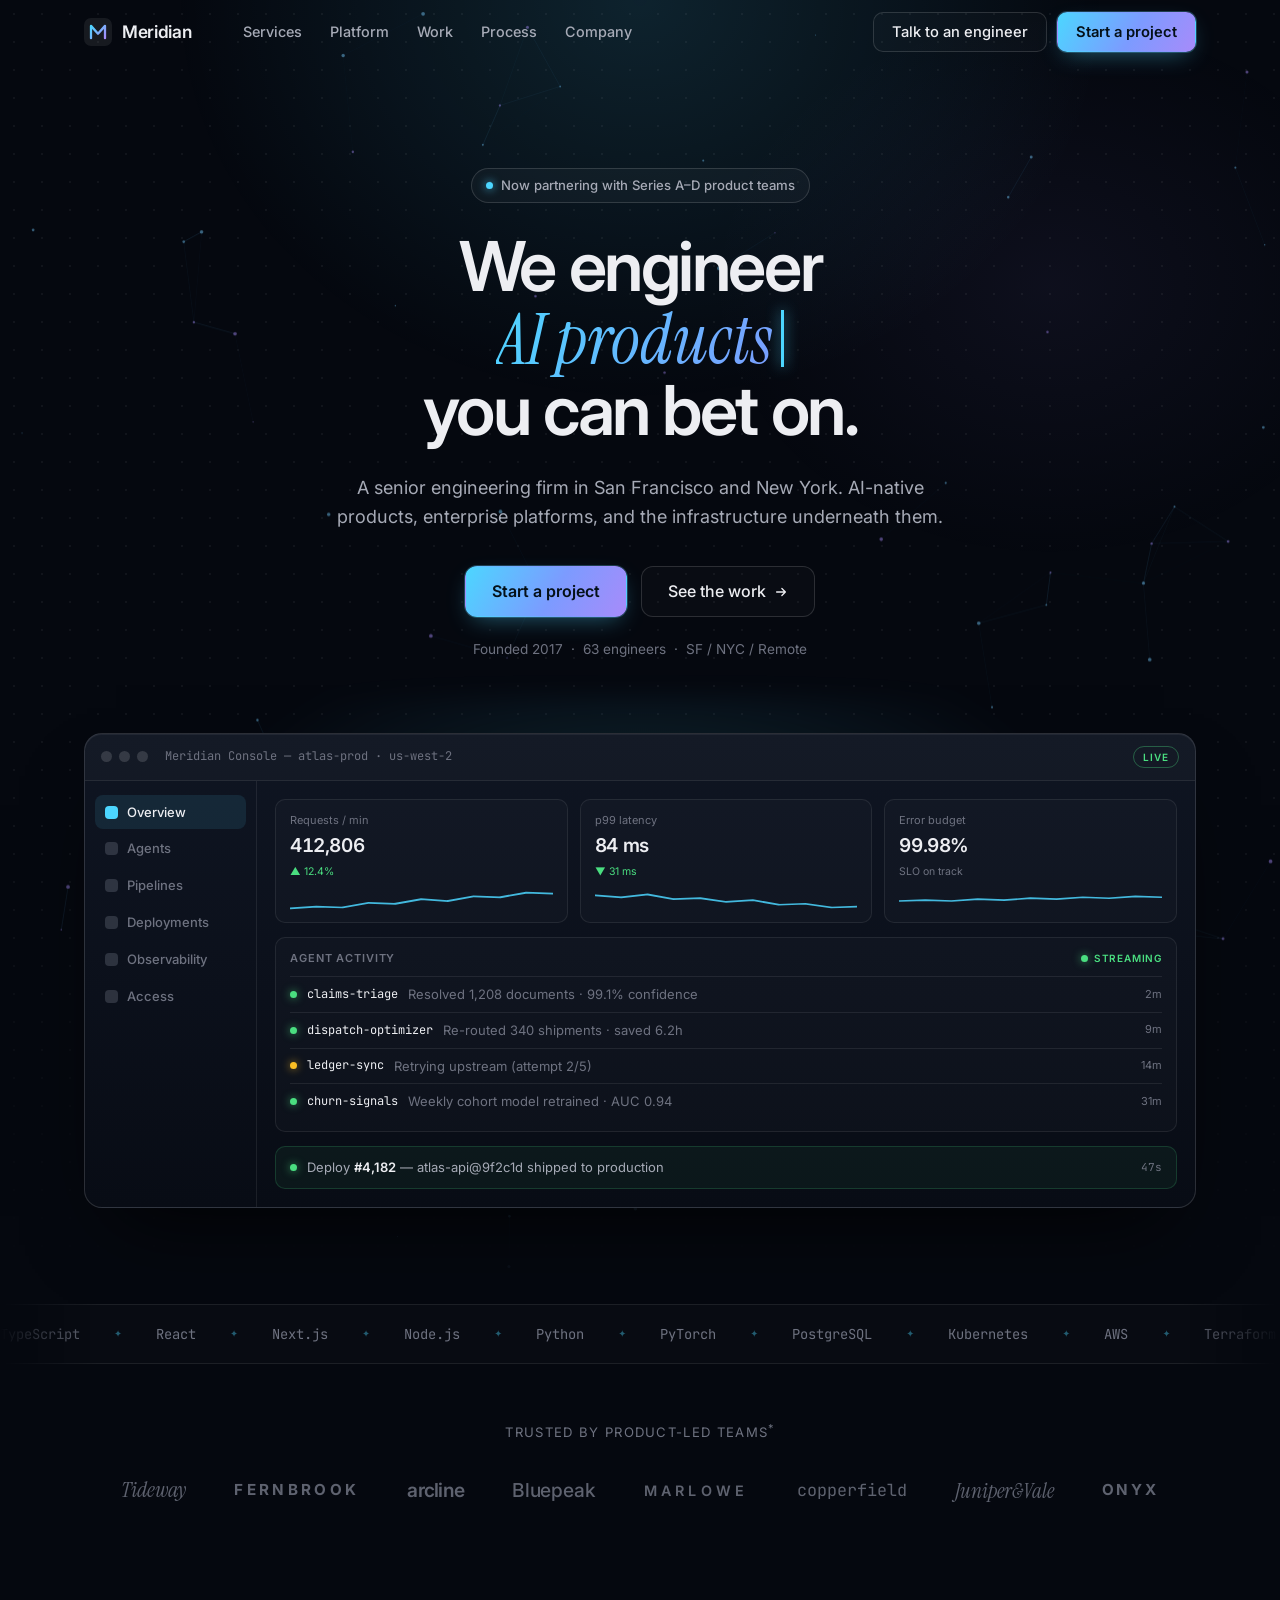
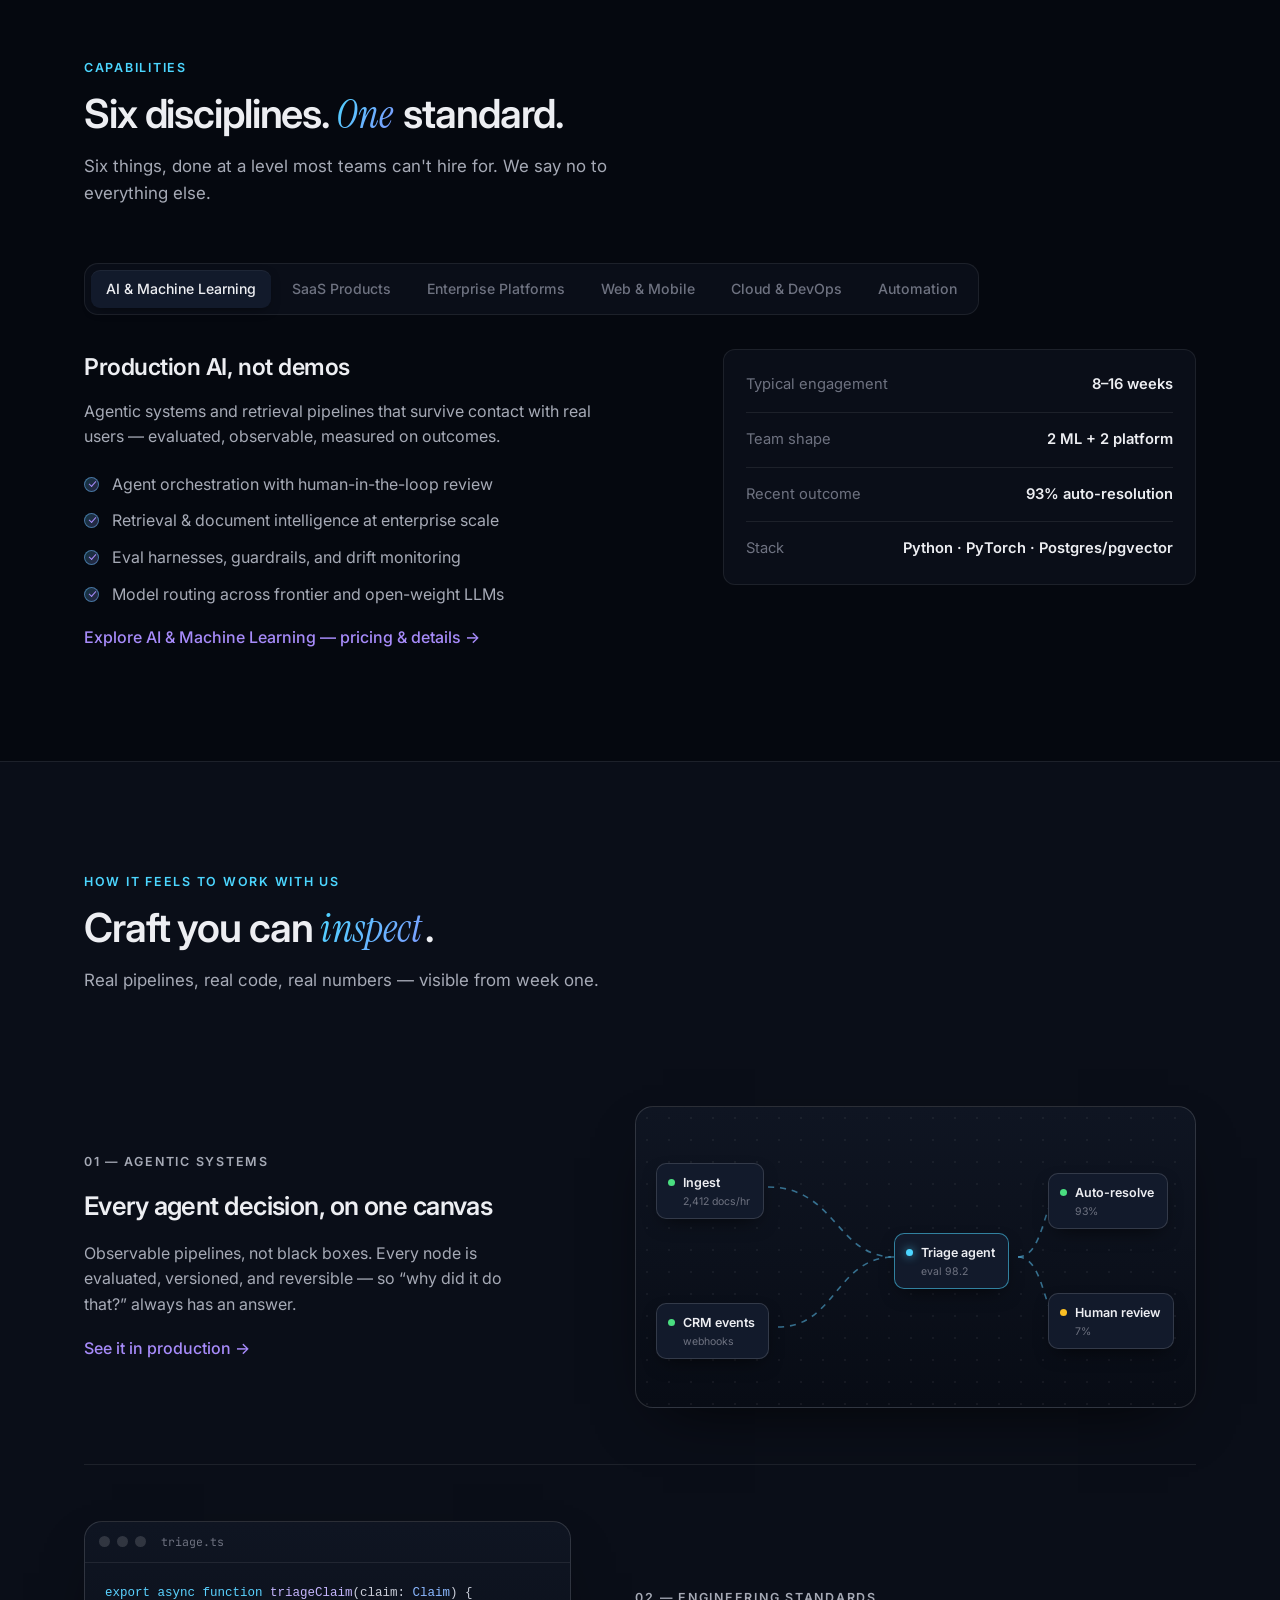
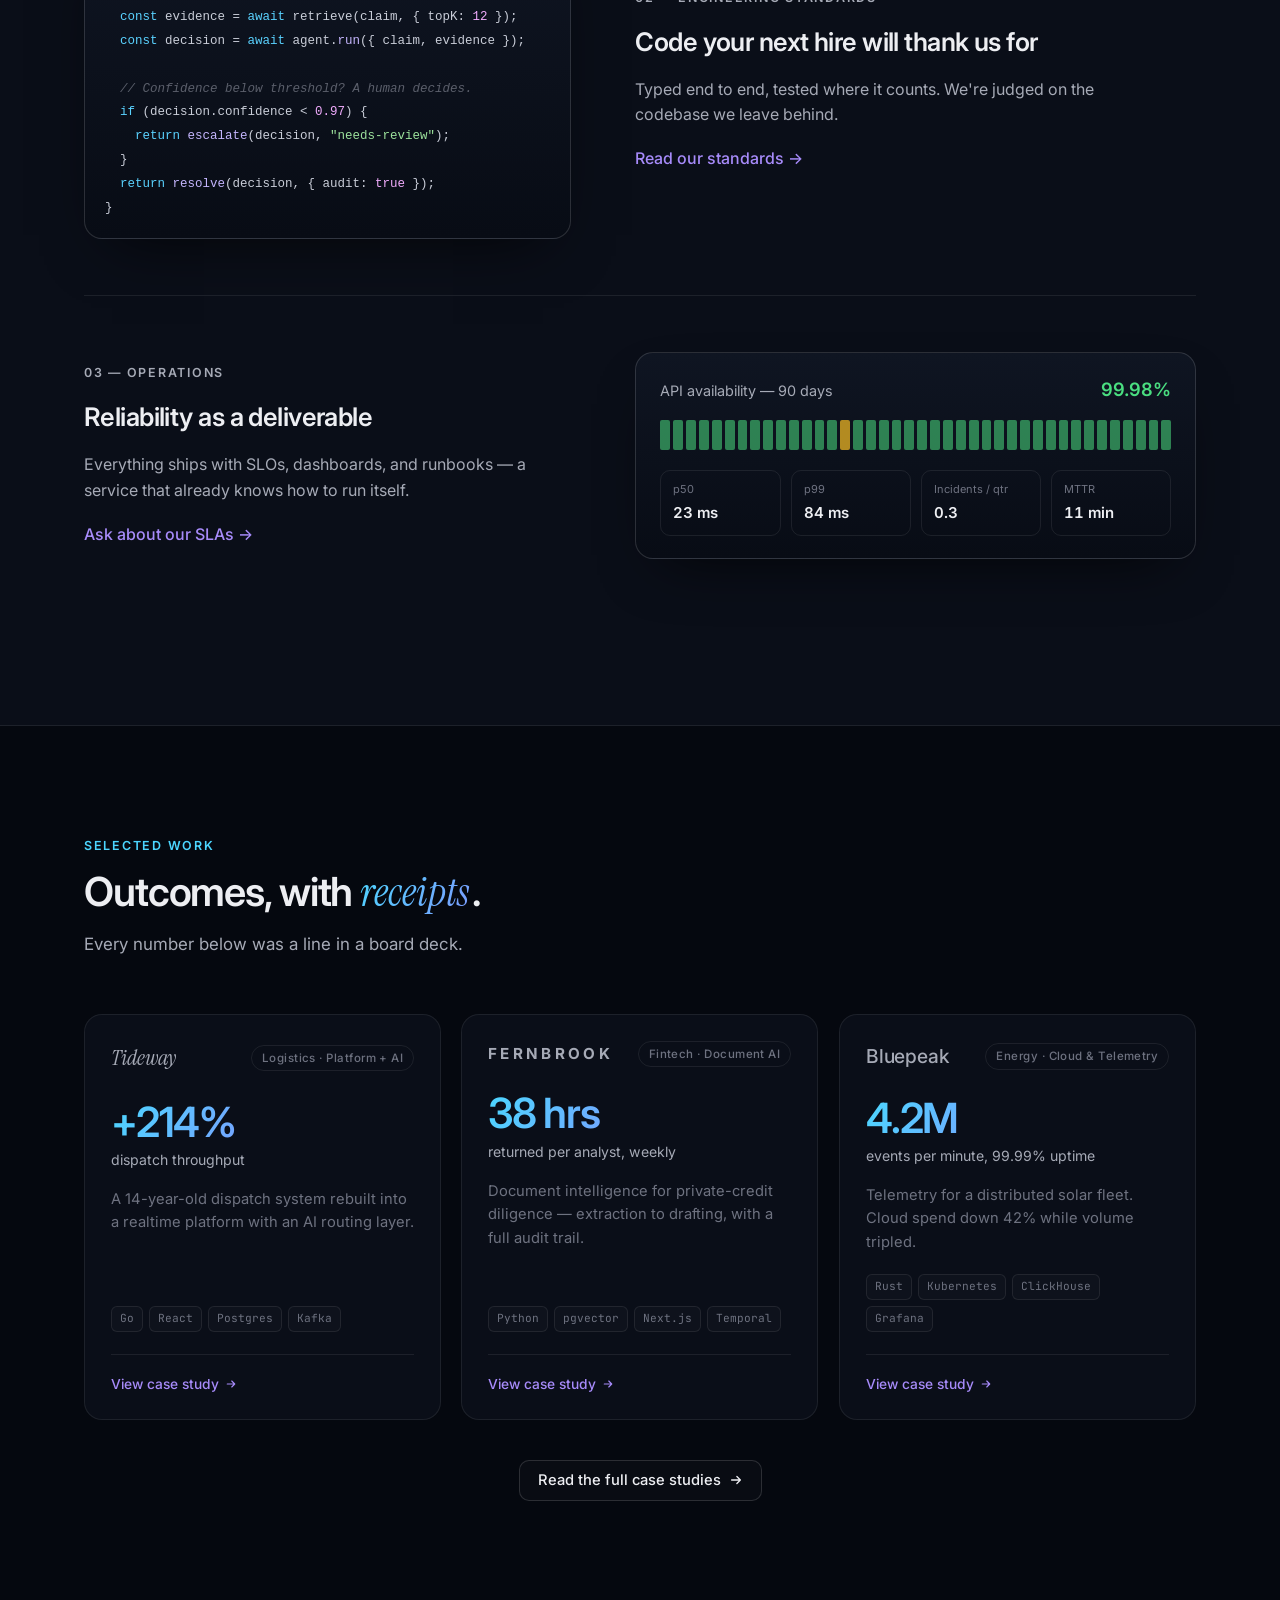
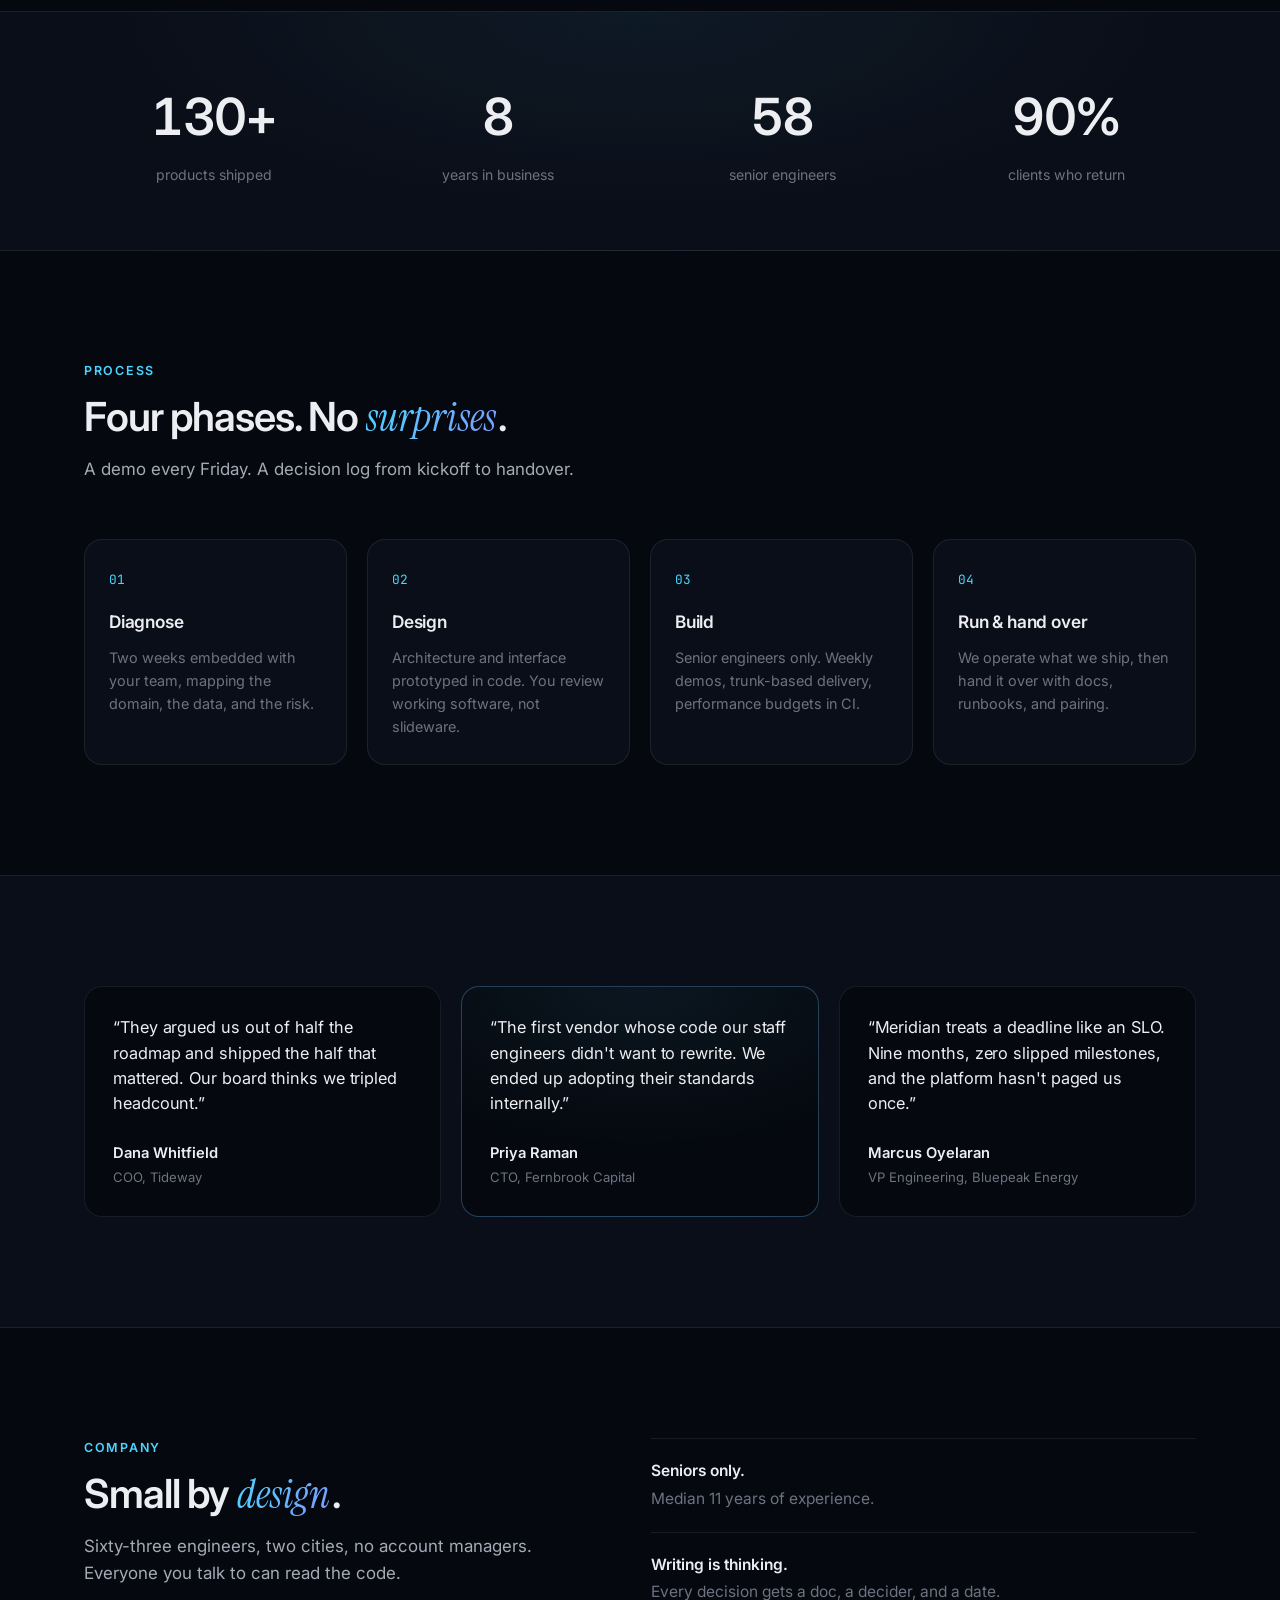
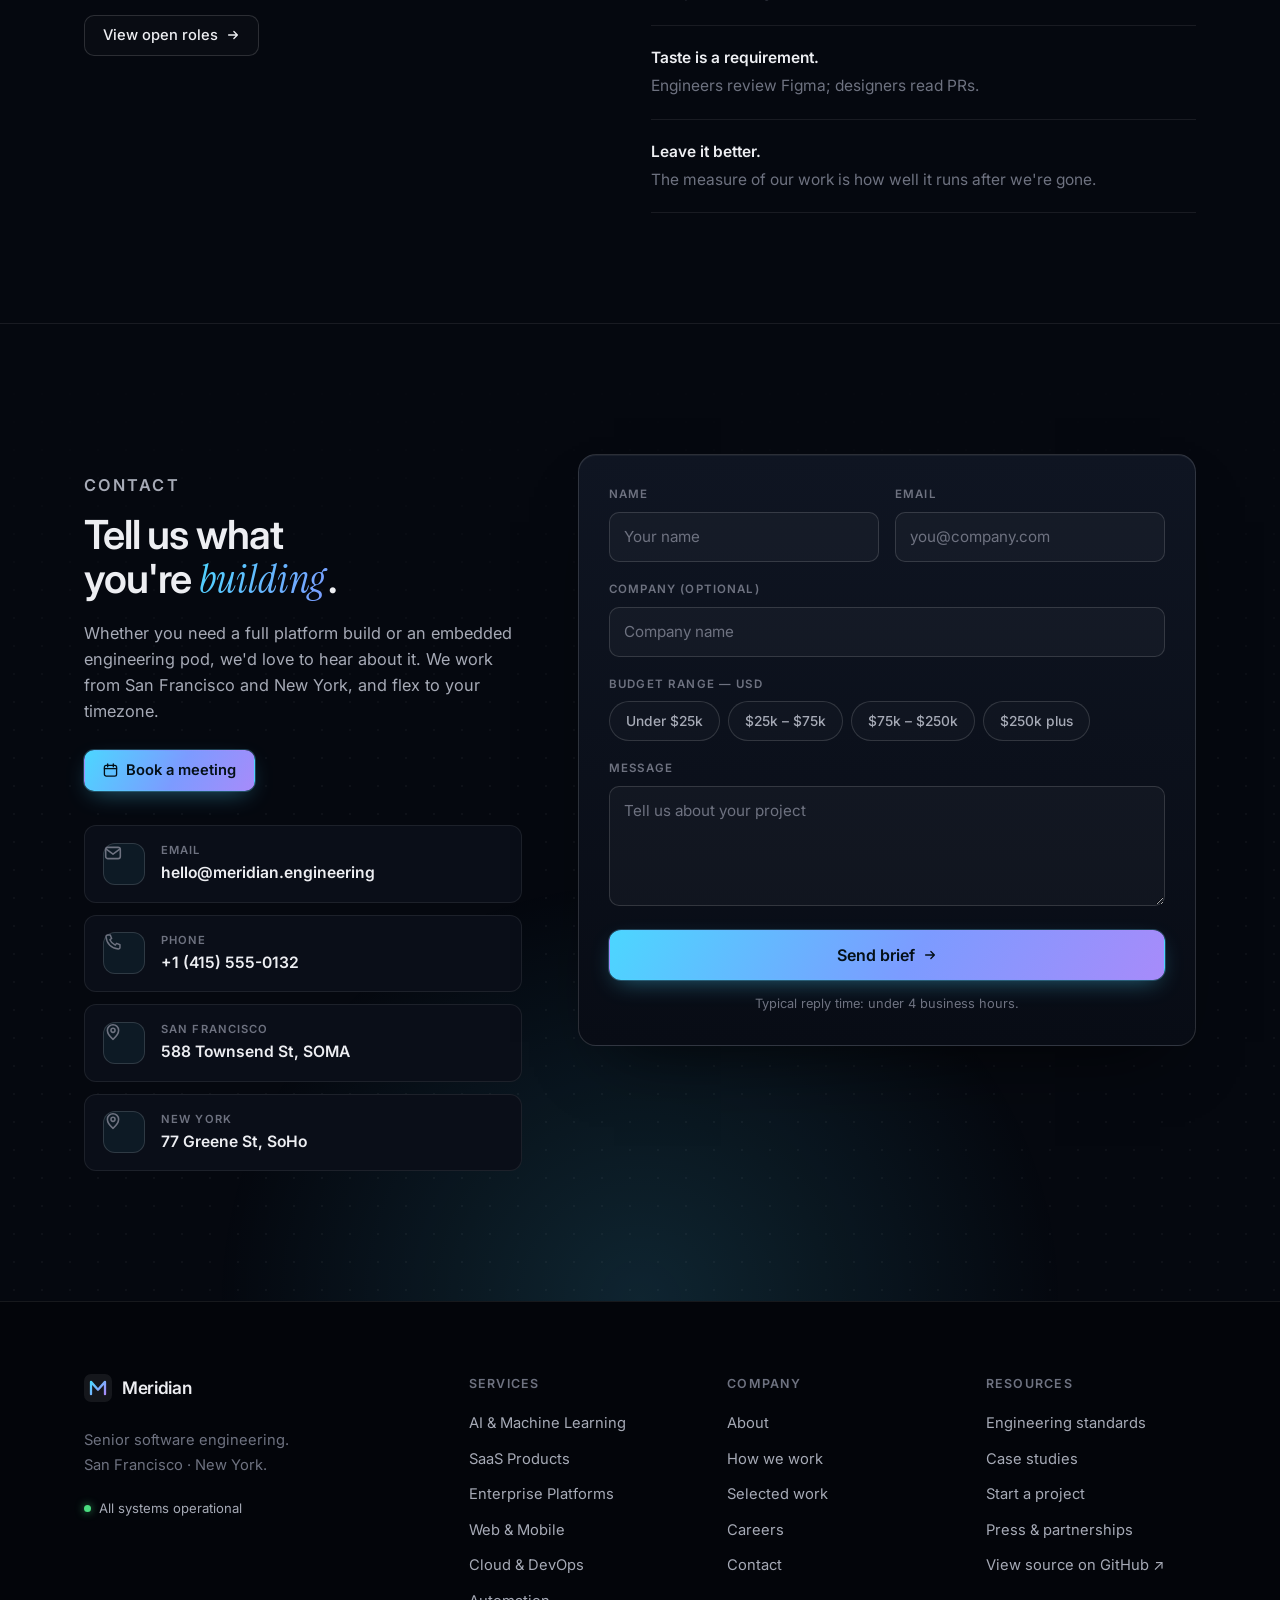
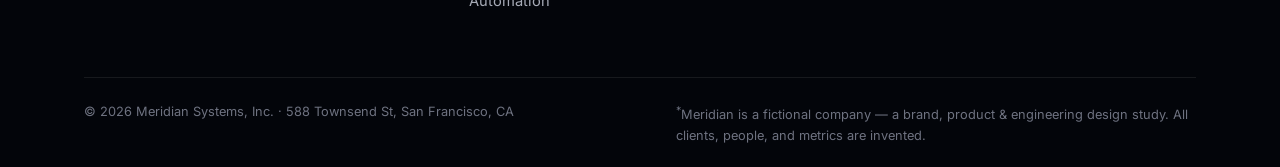
==== commit 30a5ad59: "QA pass: consistency, credibility, and polish fixes Recruiter-perspective fixes: - 'Founded 2017' no" ====
--- a/index.html
+++ b/index.html
@@ -676,6 +676,7 @@
           <a href="work.html">Case studies</a>
           <a href="#contact">Start a project</a>
           <a href="mailto:press@meridian.engineering">Press &amp; partnerships</a>
+          <a href="https://github.com/WebfluenceTech/Company-Website" target="_blank" rel="noopener">View source on GitHub ↗</a>
         </nav>
       </div>
       <div class="footer-bottom">
--- a/css/styles.css
+++ b/css/styles.css
@@ -1731,3 +1731,9 @@
 @media (max-width: 560px) {
   .form-row { grid-template-columns: 1fr; }
 }
+
+/* scrollspy active nav state */
+.nav-links a.is-active {
+  color: var(--text);
+  background: rgba(255, 255, 255, 0.06);
+}
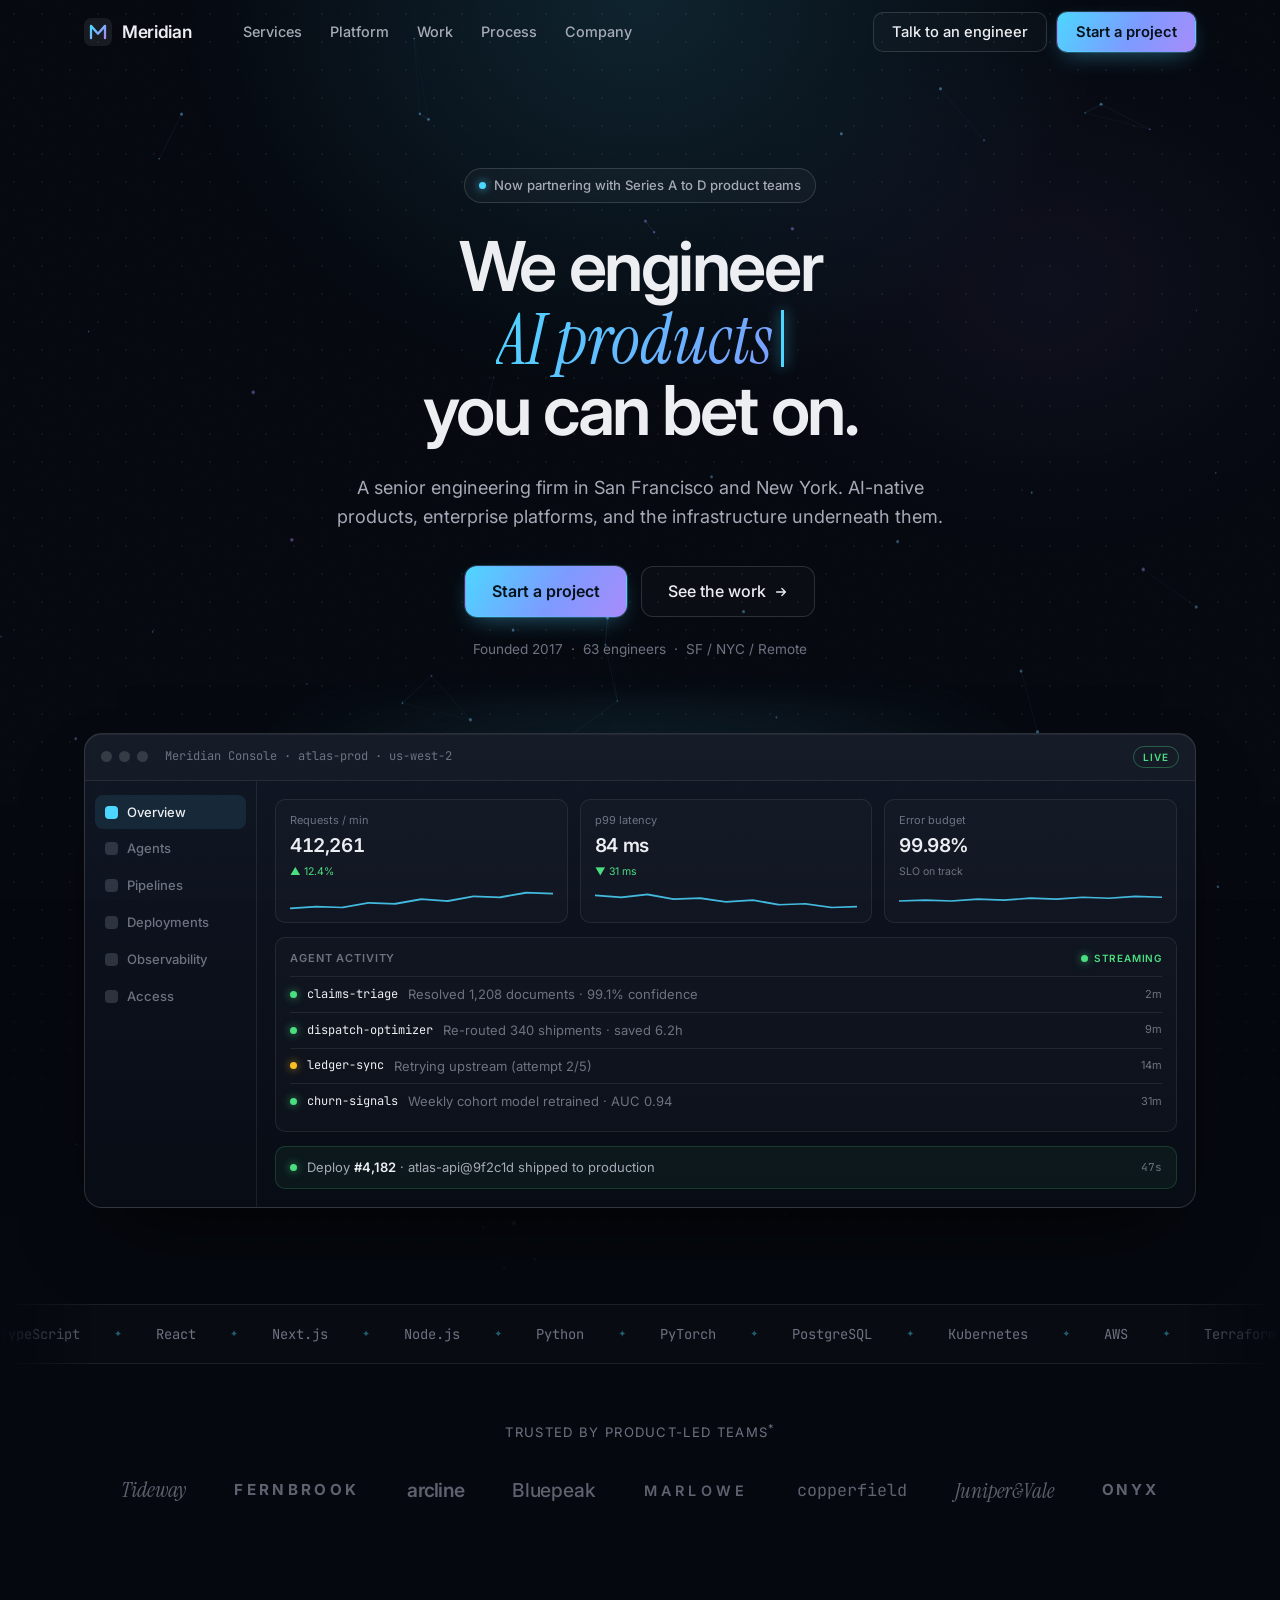
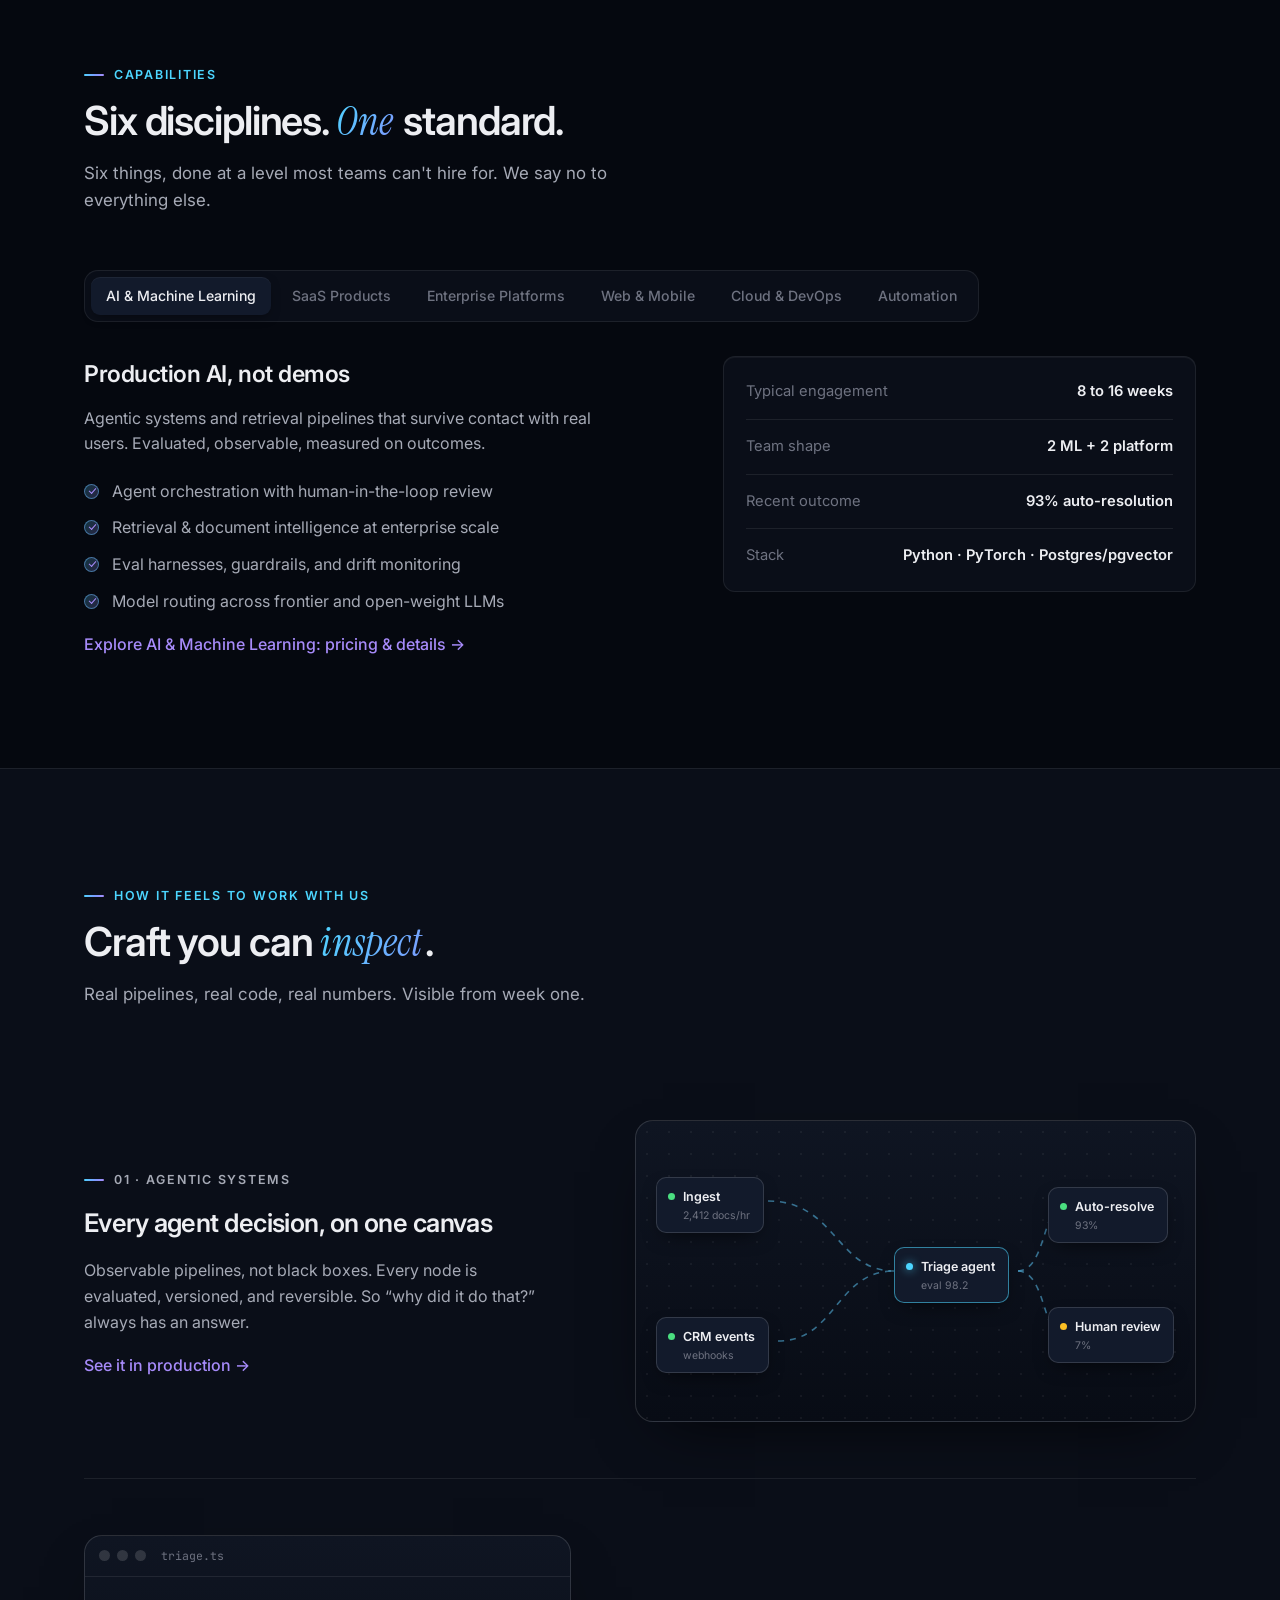
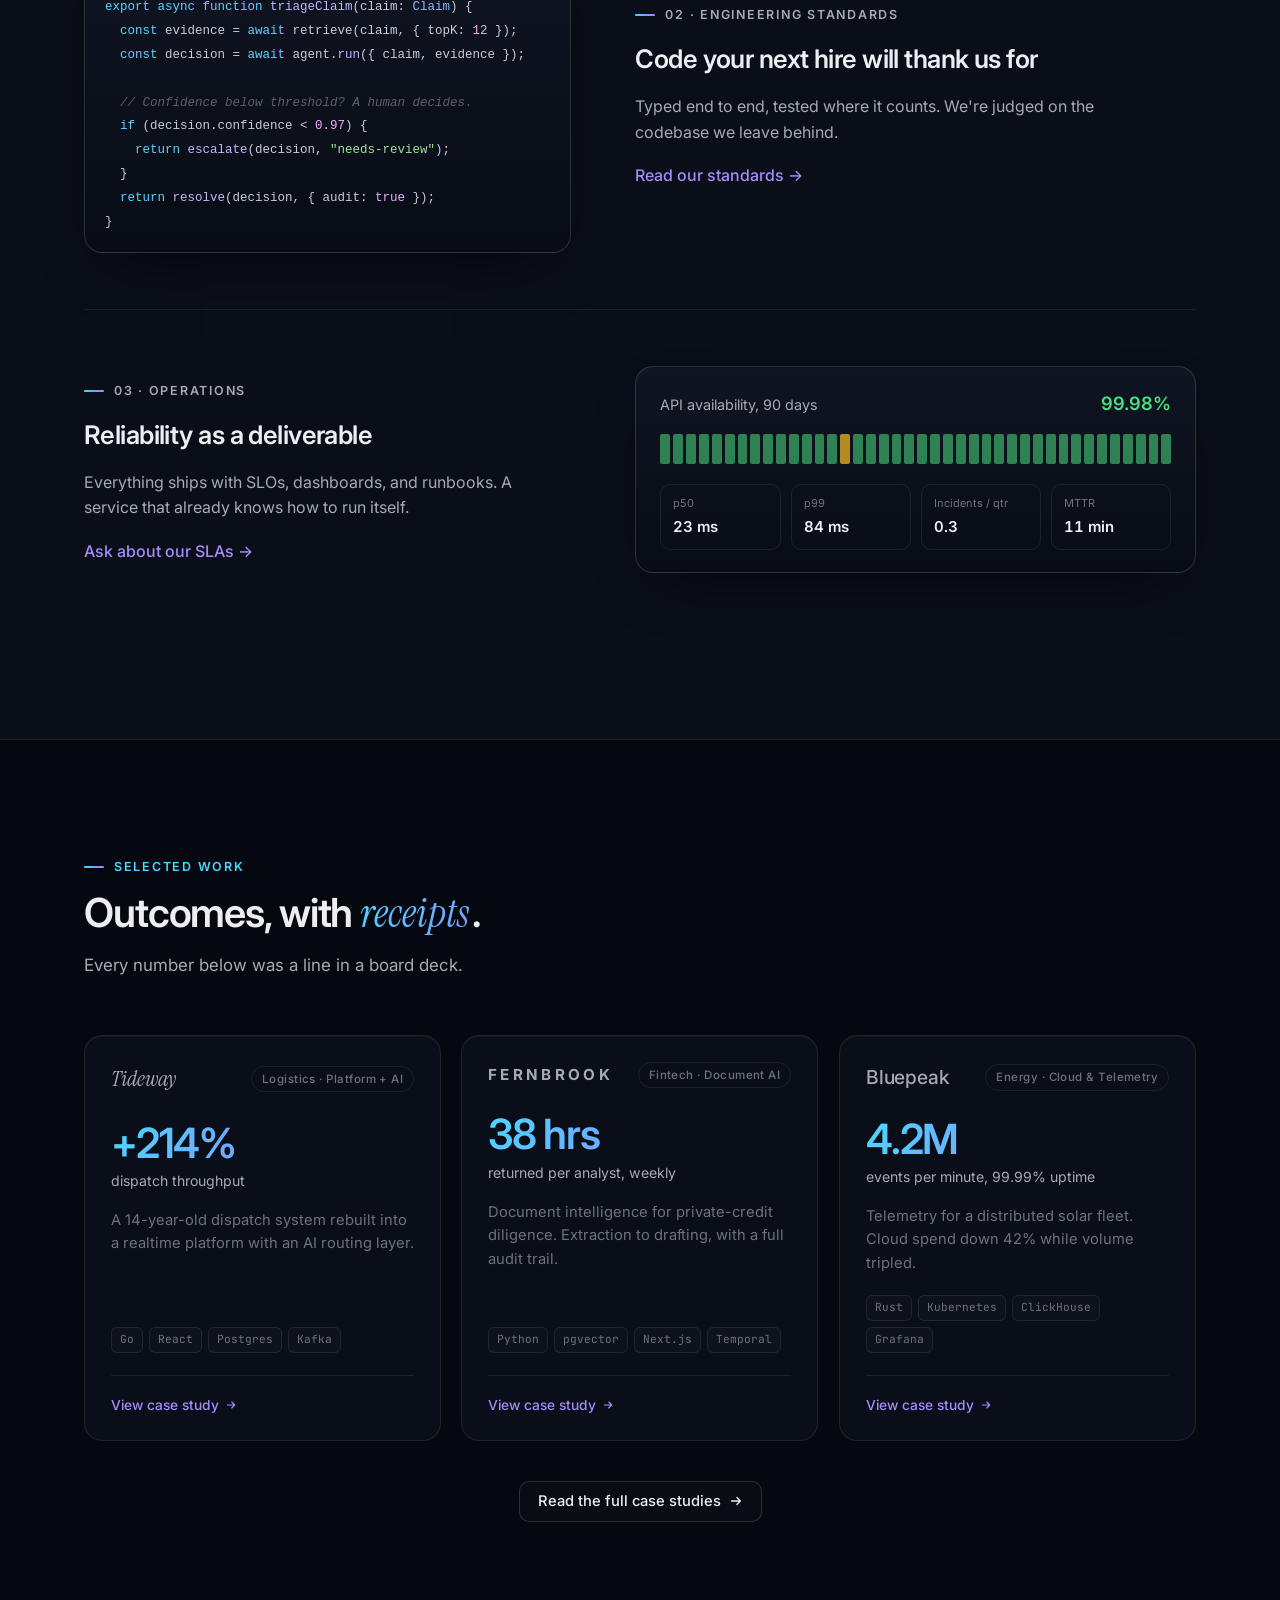
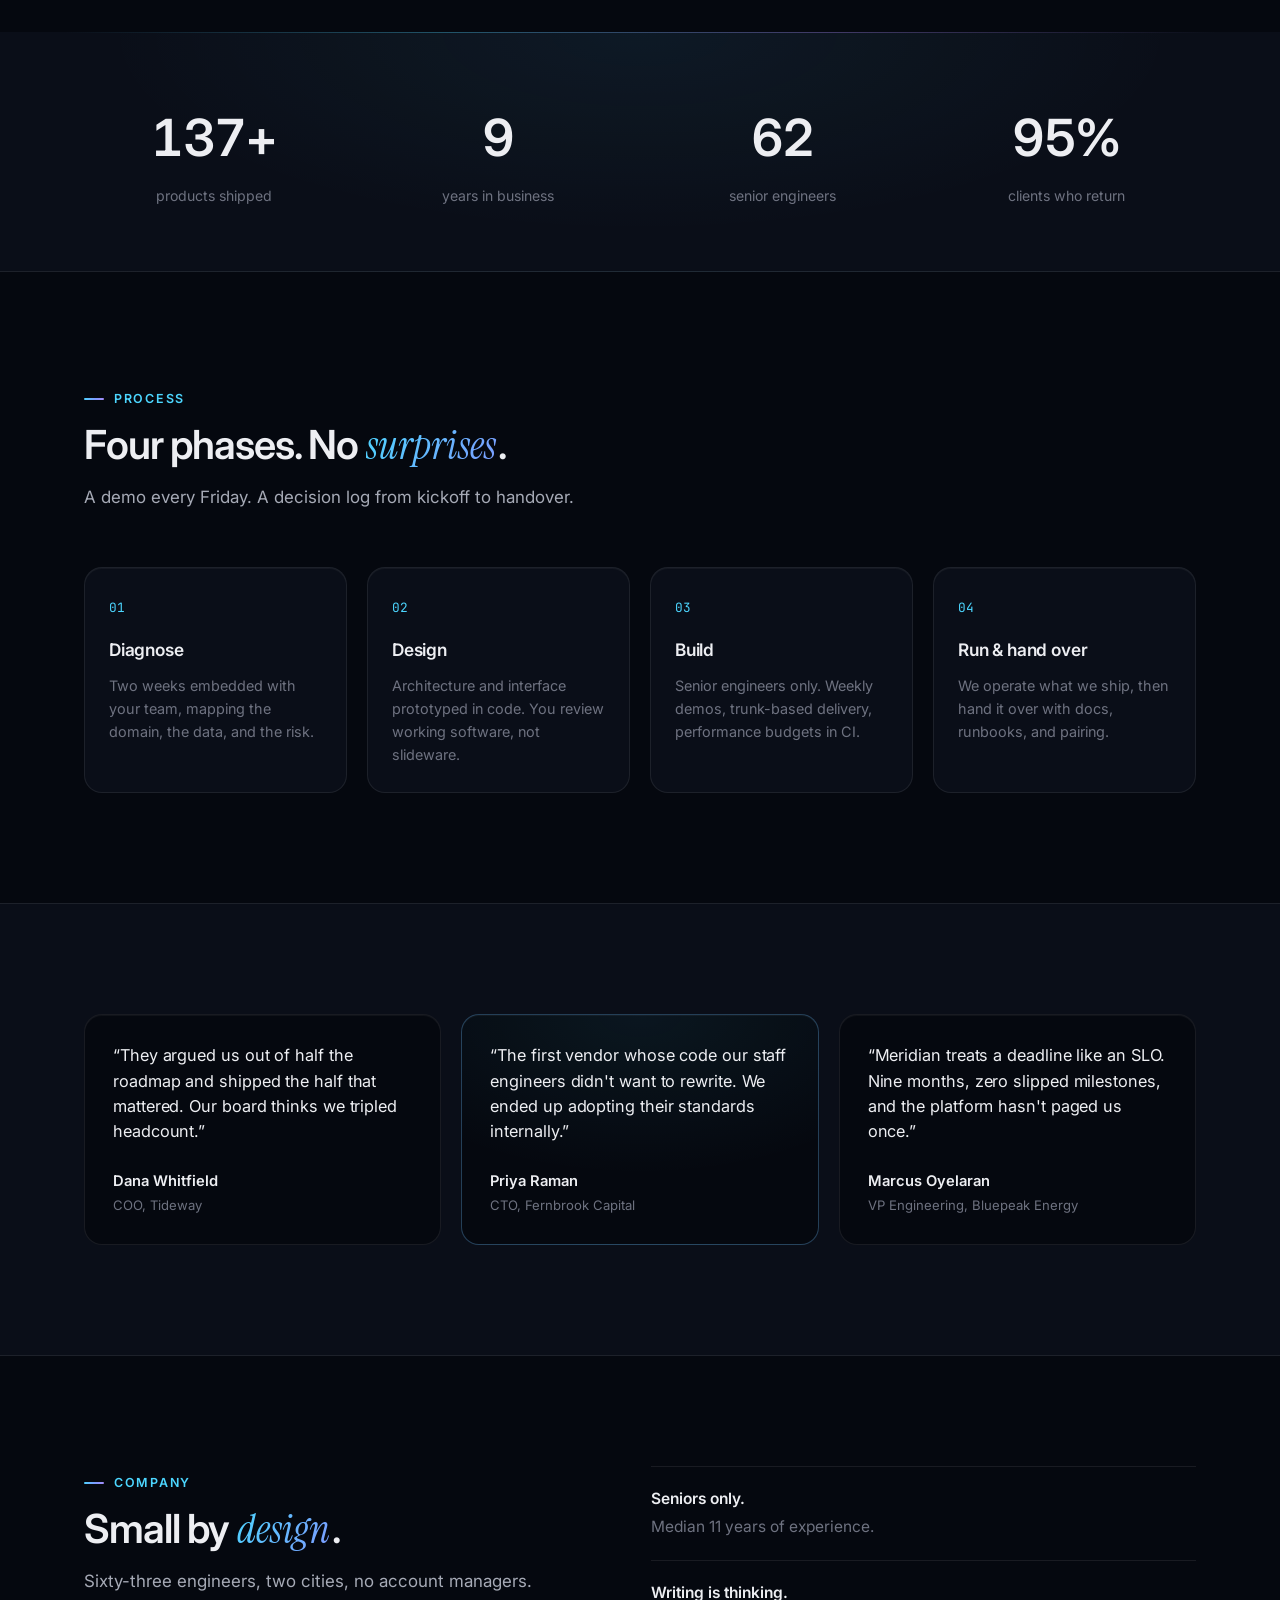
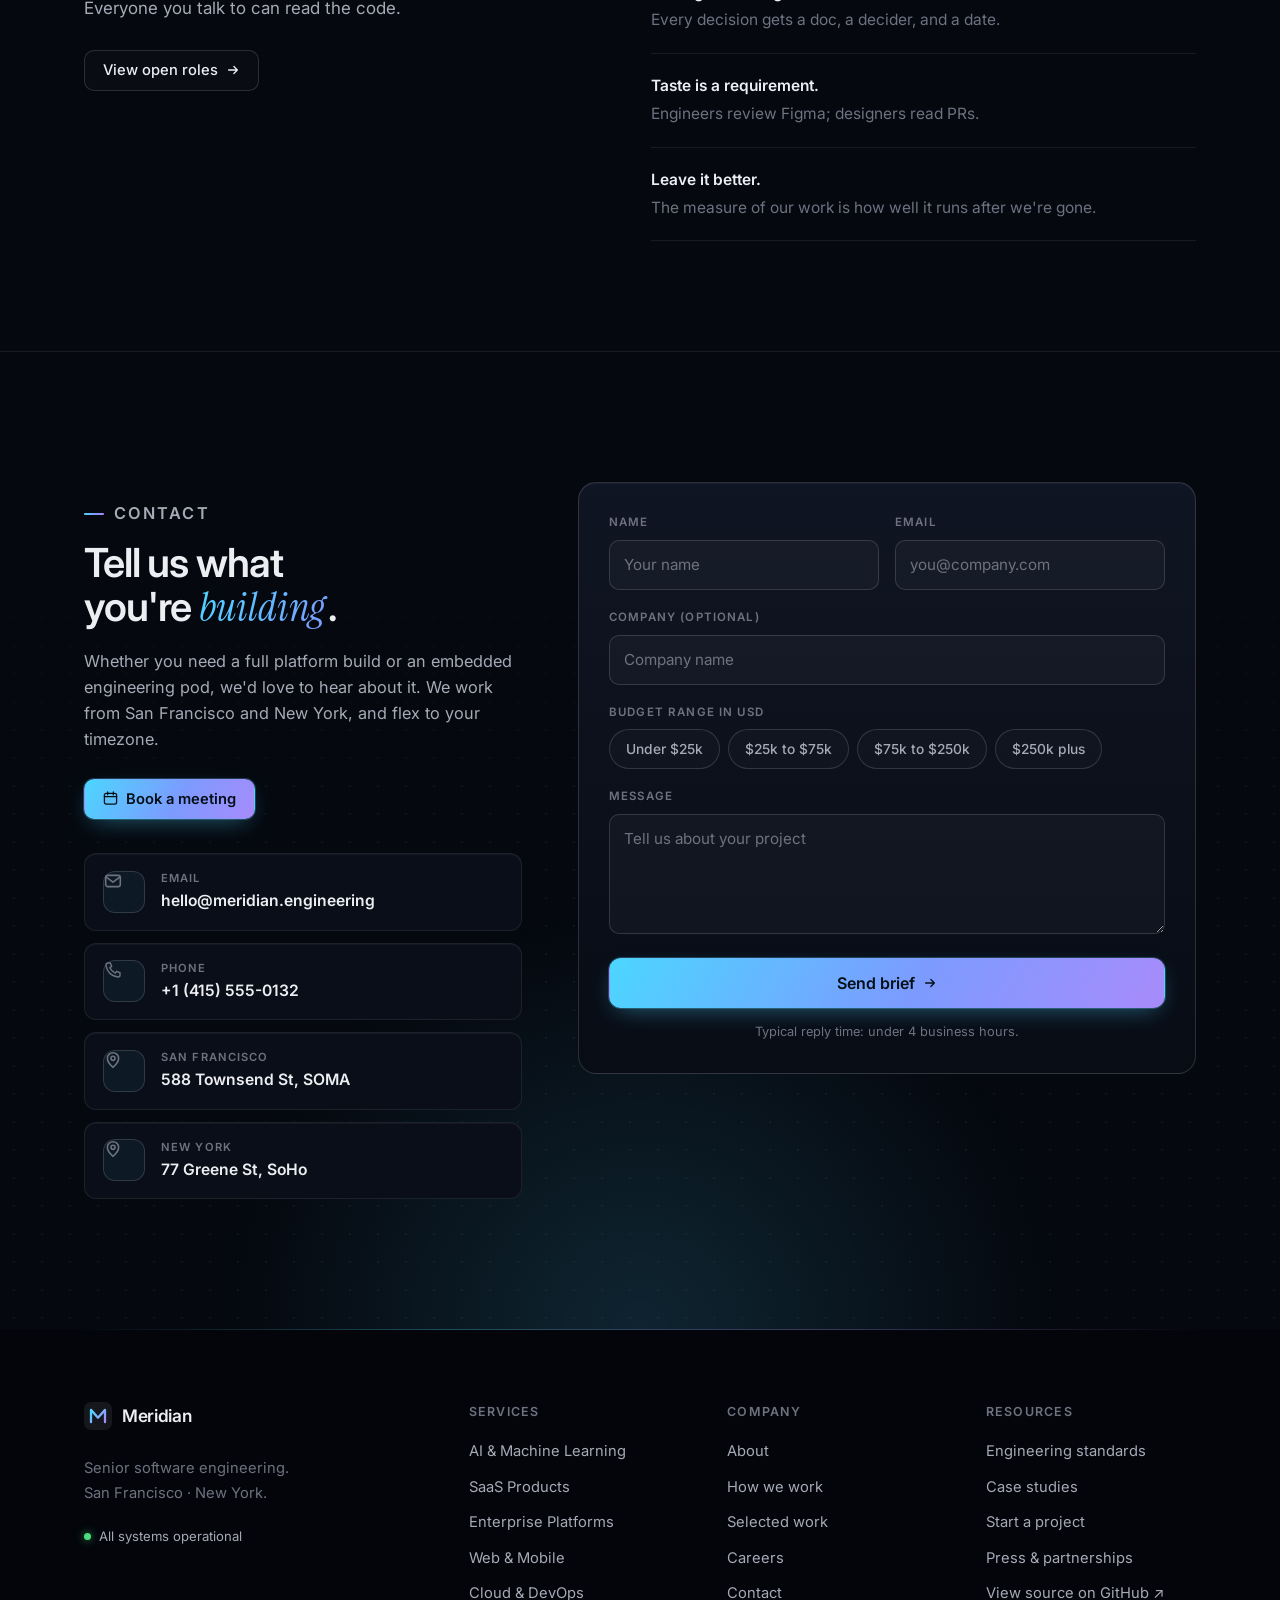
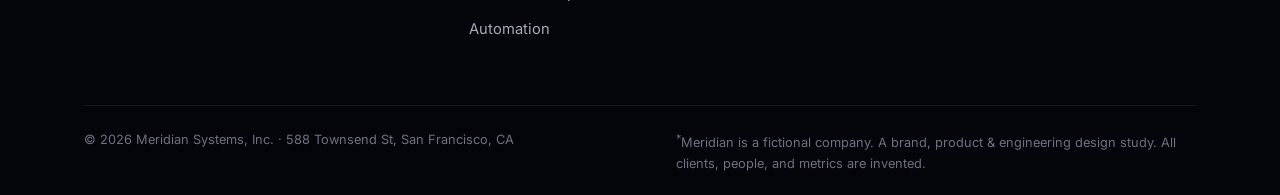
==== commit 5eac9ae8: "Remove all dashes from copy; premium finish layer Copy: every em and en dash across all 12 pages, fo" ====
--- a/index.html
+++ b/index.html
@@ -3,10 +3,10 @@
 <head>
   <meta charset="utf-8">
   <meta name="viewport" content="width=device-width, initial-scale=1">
-  <title>Meridian — Senior software engineering for ambitious companies</title>
+  <title>Meridian | Senior Software Engineering</title>
   <meta name="description" content="Meridian is a senior engineering firm in San Francisco and New York. We design and build AI-native products, enterprise platforms, and the infrastructure underneath them.">
-  <meta property="og:title" content="Meridian — Senior software engineering for ambitious companies">
-  <meta property="og:description" content="AI-native products, enterprise platforms, cloud and automation — built with the craft of a product company, not an agency.">
+  <meta property="og:title" content="Meridian | Senior Software Engineering">
+  <meta property="og:description" content="AI-native products, enterprise platforms, cloud and automation. Built with the craft of a product company, not an agency.">
   <meta property="og:type" content="website">
   <meta name="theme-color" content="#05080f">
   <link rel="icon" href="data:image/svg+xml,%3Csvg xmlns='http://www.w3.org/2000/svg' viewBox='0 0 32 32'%3E%3Crect width='32' height='32' rx='8' fill='%2305080f'/%3E%3Cpath d='M8 23V9l8 9 8-9v14' stroke='%234cd6ff' stroke-width='2.6' fill='none' stroke-linecap='round' stroke-linejoin='round'/%3E%3C/svg%3E">
@@ -70,7 +70,7 @@
         <div class="hero-copy hero-stage">
           <div class="pill">
             <span class="pill-dot" aria-hidden="true"></span>
-            Now partnering with Series A–D product teams
+            Now partnering with Series A to D product teams
           </div>
           <h1 class="display">
             We engineer<br>
@@ -91,13 +91,13 @@
           <p class="hero-meta">Founded 2017 &nbsp;·&nbsp; 63 engineers &nbsp;·&nbsp; SF / NYC / Remote</p>
         </div>
 
-        <!-- CSS-rendered product console — real DOM, not a screenshot -->
+        <!-- CSS-rendered product console. Real DOM, not a screenshot -->
         <div class="console-wrap" data-reveal data-reveal-delay="150">
           <div class="console-glow" aria-hidden="true"></div>
           <div class="console" role="img" aria-label="Meridian operations console showing deployment metrics and agent activity">
             <div class="console-top">
               <span class="tl-dot"></span><span class="tl-dot"></span><span class="tl-dot"></span>
-              <span class="console-title">Meridian Console — atlas-prod · us-west-2</span>
+              <span class="console-title">Meridian Console · atlas-prod · us-west-2</span>
               <span class="console-env">LIVE</span>
             </div>
             <div class="console-body">
@@ -147,7 +147,7 @@
                 </div>
                 <div class="console-deploy">
                   <span class="dot ok pulse"></span>
-                  <span>Deploy <strong>#4,182</strong> — atlas-api@9f2c1d shipped to production</span>
+                  <span>Deploy <strong>#4,182</strong> · atlas-api@9f2c1d shipped to production</span>
                   <span class="deploy-time">47s</span>
                 </div>
               </div>
@@ -220,17 +220,17 @@
           <div class="tab-panel is-active" role="tabpanel" id="panel-ai" aria-labelledby="tab-ai">
             <div class="panel-copy">
               <h3>Production AI, not demos</h3>
-              <p>Agentic systems and retrieval pipelines that survive contact with real users — evaluated, observable, measured on outcomes.</p>
+              <p>Agentic systems and retrieval pipelines that survive contact with real users. Evaluated, observable, measured on outcomes.</p>
               <ul class="check-list">
                 <li>Agent orchestration with human-in-the-loop review</li>
                 <li>Retrieval &amp; document intelligence at enterprise scale</li>
                 <li>Eval harnesses, guardrails, and drift monitoring</li>
                 <li>Model routing across frontier and open-weight LLMs</li>
               </ul>
-              <a class="text-link" href="service-ai.html">Explore AI & Machine Learning — pricing &amp; details →</a>
+              <a class="text-link" href="service-ai.html">Explore AI & Machine Learning: pricing &amp; details →</a>
             </div>
             <div class="panel-spec">
-              <div class="spec-row"><span>Typical engagement</span><strong>8–16 weeks</strong></div>
+              <div class="spec-row"><span>Typical engagement</span><strong>8 to 16 weeks</strong></div>
               <div class="spec-row"><span>Team shape</span><strong>2 ML + 2 platform</strong></div>
               <div class="spec-row"><span>Recent outcome</span><strong>93% auto-resolution</strong></div>
               <div class="spec-row"><span>Stack</span><strong>Python · PyTorch · Postgres/pgvector</strong></div>
@@ -240,17 +240,17 @@
           <div class="tab-panel" role="tabpanel" id="panel-saas" aria-labelledby="tab-saas" hidden>
             <div class="panel-copy">
               <h3>Zero-to-one SaaS, shipped like a product company</h3>
-              <p>Multi-tenant SaaS from data model to billing to onboarding — then a codebase your team owns comfortably.</p>
+              <p>Multi-tenant SaaS from data model to billing to onboarding. Then a codebase your team owns comfortably.</p>
               <ul class="check-list">
                 <li>Multi-tenant architecture &amp; usage-based billing</li>
                 <li>Design systems and accessible component libraries</li>
                 <li>Realtime collaboration and offline-first sync</li>
                 <li>Analytics, growth loops, and admin tooling</li>
               </ul>
-              <a class="text-link" href="service-saas.html">Explore SaaS Products — pricing &amp; details →</a>
+              <a class="text-link" href="service-saas.html">Explore SaaS Products: pricing &amp; details →</a>
             </div>
             <div class="panel-spec">
-              <div class="spec-row"><span>Typical engagement</span><strong>12–24 weeks</strong></div>
+              <div class="spec-row"><span>Typical engagement</span><strong>12 to 24 weeks</strong></div>
               <div class="spec-row"><span>Team shape</span><strong>1 design + 3 full-stack</strong></div>
               <div class="spec-row"><span>Recent outcome</span><strong>0 → $1.8M ARR in yr 1</strong></div>
               <div class="spec-row"><span>Stack</span><strong>TypeScript · React · Next.js · Postgres</strong></div>
@@ -260,17 +260,17 @@
           <div class="tab-panel" role="tabpanel" id="panel-ent" aria-labelledby="tab-ent" hidden>
             <div class="panel-copy">
               <h3>Platforms that replace the spreadsheet empire</h3>
-              <p>Core systems for operations, finance, and logistics — built for audit trails, permissions, and a decade of scale.</p>
+              <p>Core systems for operations, finance, and logistics. Built for audit trails, permissions, and a decade of scale.</p>
               <ul class="check-list">
                 <li>Domain modeling with the people who do the work</li>
                 <li>Legacy migration without the big-bang rewrite</li>
                 <li>Role-based access, audit logs, SSO/SCIM</li>
                 <li>Reporting layers your CFO signs off on</li>
               </ul>
-              <a class="text-link" href="service-enterprise.html">Explore Enterprise Platforms — pricing &amp; details →</a>
+              <a class="text-link" href="service-enterprise.html">Explore Enterprise Platforms: pricing &amp; details →</a>
             </div>
             <div class="panel-spec">
-              <div class="spec-row"><span>Typical engagement</span><strong>16–40 weeks</strong></div>
+              <div class="spec-row"><span>Typical engagement</span><strong>16 to 40 weeks</strong></div>
               <div class="spec-row"><span>Team shape</span><strong>1 architect + 4 engineers</strong></div>
               <div class="spec-row"><span>Recent outcome</span><strong>11 systems → 1 platform</strong></div>
               <div class="spec-row"><span>Stack</span><strong>TypeScript · Go · Postgres · Kafka</strong></div>
@@ -287,11 +287,11 @@
                 <li>Core Web Vitals enforced in CI, not audited later</li>
                 <li>WCAG 2.2 AA as the floor, not the stretch goal</li>
               </ul>
-              <a class="text-link" href="service-mobile.html">Explore Web & Mobile — pricing &amp; details →</a>
+              <a class="text-link" href="service-mobile.html">Explore Web & Mobile: pricing &amp; details →</a>
             </div>
             <div class="panel-spec">
-              <div class="spec-row"><span>Typical engagement</span><strong>8–20 weeks</strong></div>
-              <div class="spec-row"><span>Team shape</span><strong>1 design + 2–3 engineers</strong></div>
+              <div class="spec-row"><span>Typical engagement</span><strong>8 to 20 weeks</strong></div>
+              <div class="spec-row"><span>Team shape</span><strong>1 design + 2 to 3 engineers</strong></div>
               <div class="spec-row"><span>Recent outcome</span><strong>LCP 3.8s → 0.9s</strong></div>
               <div class="spec-row"><span>Stack</span><strong>Next.js · Swift · Kotlin · Flutter</strong></div>
             </div>
@@ -303,14 +303,14 @@
               <p>Architecture, pipelines, and observability built so engineers ship on day one and the pager stays quiet.</p>
               <ul class="check-list">
                 <li>AWS / GCP architecture &amp; Kubernetes done sparingly</li>
-                <li>IaC with Terraform — reviewed like product code</li>
+                <li>IaC with Terraform. Reviewed like product code</li>
                 <li>SLOs, tracing, and incident response runbooks</li>
                 <li>Cloud spend reduction with zero reliability trade</li>
               </ul>
-              <a class="text-link" href="service-cloud.html">Explore Cloud & DevOps — pricing &amp; details →</a>
+              <a class="text-link" href="service-cloud.html">Explore Cloud & DevOps: pricing &amp; details →</a>
             </div>
             <div class="panel-spec">
-              <div class="spec-row"><span>Typical engagement</span><strong>6–14 weeks</strong></div>
+              <div class="spec-row"><span>Typical engagement</span><strong>6 to 14 weeks</strong></div>
               <div class="spec-row"><span>Team shape</span><strong>2 platform engineers</strong></div>
               <div class="spec-row"><span>Recent outcome</span><strong>−42% cloud spend</strong></div>
               <div class="spec-row"><span>Stack</span><strong>AWS · Terraform · Kubernetes · Grafana</strong></div>
@@ -320,18 +320,18 @@
           <div class="tab-panel" role="tabpanel" id="panel-auto" aria-labelledby="tab-auto" hidden>
             <div class="panel-copy">
               <h3>Automation with an audit trail</h3>
-              <p>The 40-step manual process becomes a button — with approvals, rollbacks, and a log of every decision.</p>
+              <p>The 40-step manual process becomes a button. With approvals, rollbacks, and a log of every decision.</p>
               <ul class="check-list">
                 <li>Durable workflow engines (Temporal-class reliability)</li>
                 <li>System-to-system integration across ERPs &amp; CRMs</li>
                 <li>Human approval gates where judgment matters</li>
                 <li>Back-office agents measured in hours returned</li>
               </ul>
-              <a class="text-link" href="service-automation.html">Explore Automation — pricing &amp; details →</a>
+              <a class="text-link" href="service-automation.html">Explore Automation: pricing &amp; details →</a>
             </div>
             <div class="panel-spec">
-              <div class="spec-row"><span>Typical engagement</span><strong>6–12 weeks</strong></div>
-              <div class="spec-row"><span>Team shape</span><strong>2–3 engineers</strong></div>
+              <div class="spec-row"><span>Typical engagement</span><strong>6 to 12 weeks</strong></div>
+              <div class="spec-row"><span>Team shape</span><strong>2 to 3 engineers</strong></div>
               <div class="spec-row"><span>Recent outcome</span><strong>38 hrs/week returned</strong></div>
               <div class="spec-row"><span>Stack</span><strong>Temporal · Node · Python · Postgres</strong></div>
             </div>
@@ -346,15 +346,15 @@
         <div class="section-head" data-reveal>
           <p class="eyebrow">How it feels to work with us</p>
           <h2 class="h2">Craft you can <em class="accent-serif">inspect</em>.</h2>
-          <p class="section-sub">Real pipelines, real code, real numbers — visible from week one.</p>
+          <p class="section-sub">Real pipelines, real code, real numbers. Visible from week one.</p>
         </div>
 
         <!-- Vignette 1: agent pipeline canvas -->
         <div class="vignette" data-reveal>
           <div class="vignette-copy">
-            <p class="eyebrow">01 — Agentic systems</p>
+            <p class="eyebrow">01 · Agentic systems</p>
             <h3>Every agent decision, on one canvas</h3>
-            <p>Observable pipelines, not black boxes. Every node is evaluated, versioned, and reversible — so “why did it do that?” always has an answer.</p>
+            <p>Observable pipelines, not black boxes. Every node is evaluated, versioned, and reversible. So “why did it do that?” always has an answer.</p>
             <a class="text-link" href="#work">See it in production →</a>
           </div>
           <div class="vignette-visual">
@@ -379,7 +379,7 @@
         <!-- Vignette 2: code as design -->
         <div class="vignette vignette-flip" data-reveal>
           <div class="vignette-copy">
-            <p class="eyebrow">02 — Engineering standards</p>
+            <p class="eyebrow">02 · Engineering standards</p>
             <h3>Code your next hire will thank us for</h3>
             <p>Typed end to end, tested where it counts. We're judged on the codebase we leave behind.</p>
             <a class="text-link" href="#process">Read our standards →</a>
@@ -404,14 +404,14 @@
         <!-- Vignette 3: reliability -->
         <div class="vignette" data-reveal>
           <div class="vignette-copy">
-            <p class="eyebrow">03 — Operations</p>
+            <p class="eyebrow">03 · Operations</p>
             <h3>Reliability as a deliverable</h3>
-            <p>Everything ships with SLOs, dashboards, and runbooks — a service that already knows how to run itself.</p>
+            <p>Everything ships with SLOs, dashboards, and runbooks. A service that already knows how to run itself.</p>
             <a class="text-link" href="#contact">Ask about our SLAs →</a>
           </div>
           <div class="vignette-visual">
             <div class="ops-card" aria-hidden="true">
-              <div class="ops-row"><span>API availability — 90 days</span><strong class="ok-text">99.98%</strong></div>
+              <div class="ops-row"><span>API availability, 90 days</span><strong class="ok-text">99.98%</strong></div>
               <div class="uptime-bars">
                 <span></span><span></span><span></span><span></span><span></span><span></span><span></span><span></span><span></span><span></span><span></span><span></span><span></span><span></span><span class="down"></span><span></span><span></span><span></span><span></span><span></span><span></span><span></span><span></span><span></span><span></span><span></span><span></span><span></span><span></span><span></span><span></span><span></span><span></span><span></span><span></span><span></span><span></span><span></span><span></span><span></span>
               </div>
@@ -456,7 +456,7 @@
             </div>
             <p class="case-metric">38 hrs</p>
             <p class="case-metric-label">returned per analyst, weekly</p>
-            <p class="case-desc">Document intelligence for private-credit diligence — extraction to drafting, with a full audit trail.</p>
+            <p class="case-desc">Document intelligence for private-credit diligence. Extraction to drafting, with a full audit trail.</p>
             <div class="case-stack"><span>Python</span><span>pgvector</span><span>Next.js</span><span>Temporal</span></div>
             <a class="case-link" href="case-fernbrook.html">View case study
               <svg width="12" height="12" viewBox="0 0 16 16" fill="none" aria-hidden="true"><path d="M3 8h10m0 0L9 4m4 4-4 4" stroke="currentColor" stroke-width="1.5" stroke-linecap="round" stroke-linejoin="round"/></svg>
@@ -615,11 +615,11 @@
             <input id="bfCompany" name="company" type="text" placeholder="Company name" autocomplete="organization">
           </div>
           <div class="form-field">
-            <label id="budgetLabel">Budget range — USD</label>
+            <label id="budgetLabel">Budget range in USD</label>
             <div class="chip-row" id="budgetChips" role="radiogroup" aria-labelledby="budgetLabel">
               <button type="button" class="chip" role="radio" aria-checked="false">Under $25k</button>
-              <button type="button" class="chip" role="radio" aria-checked="false">$25k – $75k</button>
-              <button type="button" class="chip" role="radio" aria-checked="false">$75k – $250k</button>
+              <button type="button" class="chip" role="radio" aria-checked="false">$25k to $75k</button>
+              <button type="button" class="chip" role="radio" aria-checked="false">$75k to $250k</button>
               <button type="button" class="chip" role="radio" aria-checked="false">$250k plus</button>
             </div>
           </div>
@@ -631,7 +631,7 @@
             <svg width="14" height="14" viewBox="0 0 16 16" fill="none" aria-hidden="true"><path d="M3 8h10m0 0L9 4m4 4-4 4" stroke="currentColor" stroke-width="1.5" stroke-linecap="round" stroke-linejoin="round"/></svg>
           </button>
           <p class="form-note">Typical reply time: under 4 business hours.</p>
-          <p class="form-status" id="formStatus" role="status">Opening your email client with the brief — send it and we'll take it from there.</p>
+          <p class="form-status" id="formStatus" role="status">Opening your email client with the brief. Send it and we'll take it from there.</p>
         </form>
       </div>
     </section>
@@ -681,7 +681,7 @@
       </div>
       <div class="footer-bottom">
         <p>© <span id="year">2026</span> Meridian Systems, Inc. · 588 Townsend St, San Francisco, CA</p>
-        <p class="footer-disclosure"><sup>*</sup>Meridian is a fictional company — a brand, product &amp; engineering design study. All clients, people, and metrics are invented.</p>
+        <p class="footer-disclosure"><sup>*</sup>Meridian is a fictional company. A brand, product &amp; engineering design study. All clients, people, and metrics are invented.</p>
       </div>
     </div>
   </footer>
--- a/css/styles.css
+++ b/css/styles.css
@@ -1737,3 +1737,76 @@
   color: var(--text);
   background: rgba(255, 255, 255, 0.06);
 }
+
+/* ============================================================
+   Premium finish — grain, aurora hairlines, eyebrow markers,
+   button sheen, card highlights
+   ============================================================ */
+
+/* film grain over the whole canvas, extremely subtle */
+body::after {
+  content: "";
+  position: fixed;
+  inset: 0;
+  z-index: 90;
+  pointer-events: none;
+  opacity: 0.35;
+  background-image: url("data:image/svg+xml,%3Csvg xmlns='http://www.w3.org/2000/svg' width='160' height='160'%3E%3Cfilter id='n'%3E%3CfeTurbulence type='fractalNoise' baseFrequency='0.9' numOctaves='2' stitchTiles='stitch'/%3E%3CfeColorMatrix type='matrix' values='0 0 0 0 1 0 0 0 0 1 0 0 0 0 1 0 0 0 0.05 0'/%3E%3C/filter%3E%3Crect width='160' height='160' filter='url(%23n)'/%3E%3C/svg%3E");
+}
+
+/* aurora hairline dividers on the big structural seams */
+.footer, .cta-band, .stats {
+  position: relative;
+  border-top-color: transparent;
+}
+.footer::before, .cta-band::before, .stats::before {
+  content: "";
+  position: absolute;
+  top: -1px; left: 0; right: 0;
+  height: 1px;
+  background: linear-gradient(90deg, transparent 5%, rgba(76, 214, 255, 0.35) 35%, rgba(167, 139, 250, 0.35) 65%, transparent 95%);
+}
+
+/* eyebrow marker: short gradient rule before the label */
+.eyebrow {
+  display: inline-flex;
+  align-items: center;
+  gap: 10px;
+}
+.eyebrow::before {
+  content: "";
+  width: 20px;
+  height: 2px;
+  border-radius: 2px;
+  background: var(--acc-grad);
+  flex-shrink: 0;
+}
+
+/* primary button sheen sweep on hover */
+.btn-primary {
+  position: relative;
+  overflow: hidden;
+}
+.btn-primary::after {
+  content: "";
+  position: absolute;
+  top: 0; bottom: 0;
+  left: -80%;
+  width: 55%;
+  background: linear-gradient(105deg, transparent, rgba(255, 255, 255, 0.45), transparent);
+  transform: skewX(-18deg);
+  transition: left 0.55s var(--ease);
+}
+.btn-primary:hover::after { left: 130%; }
+
+/* faint top highlight on raised cards, reads as machined edge */
+.case, .step, .price-card, .quote, .form-card, .workcard, .stat-card, .panel-spec, .contact-card {
+  box-shadow: 0 1px 0 rgba(255, 255, 255, 0.045) inset;
+}
+.price-card.featured {
+  box-shadow: 0 1px 0 rgba(255, 255, 255, 0.07) inset, 0 24px 60px -30px rgba(76, 214, 255, 0.35);
+}
+
+@media (prefers-reduced-motion: reduce) {
+  .btn-primary::after { display: none; }
+}
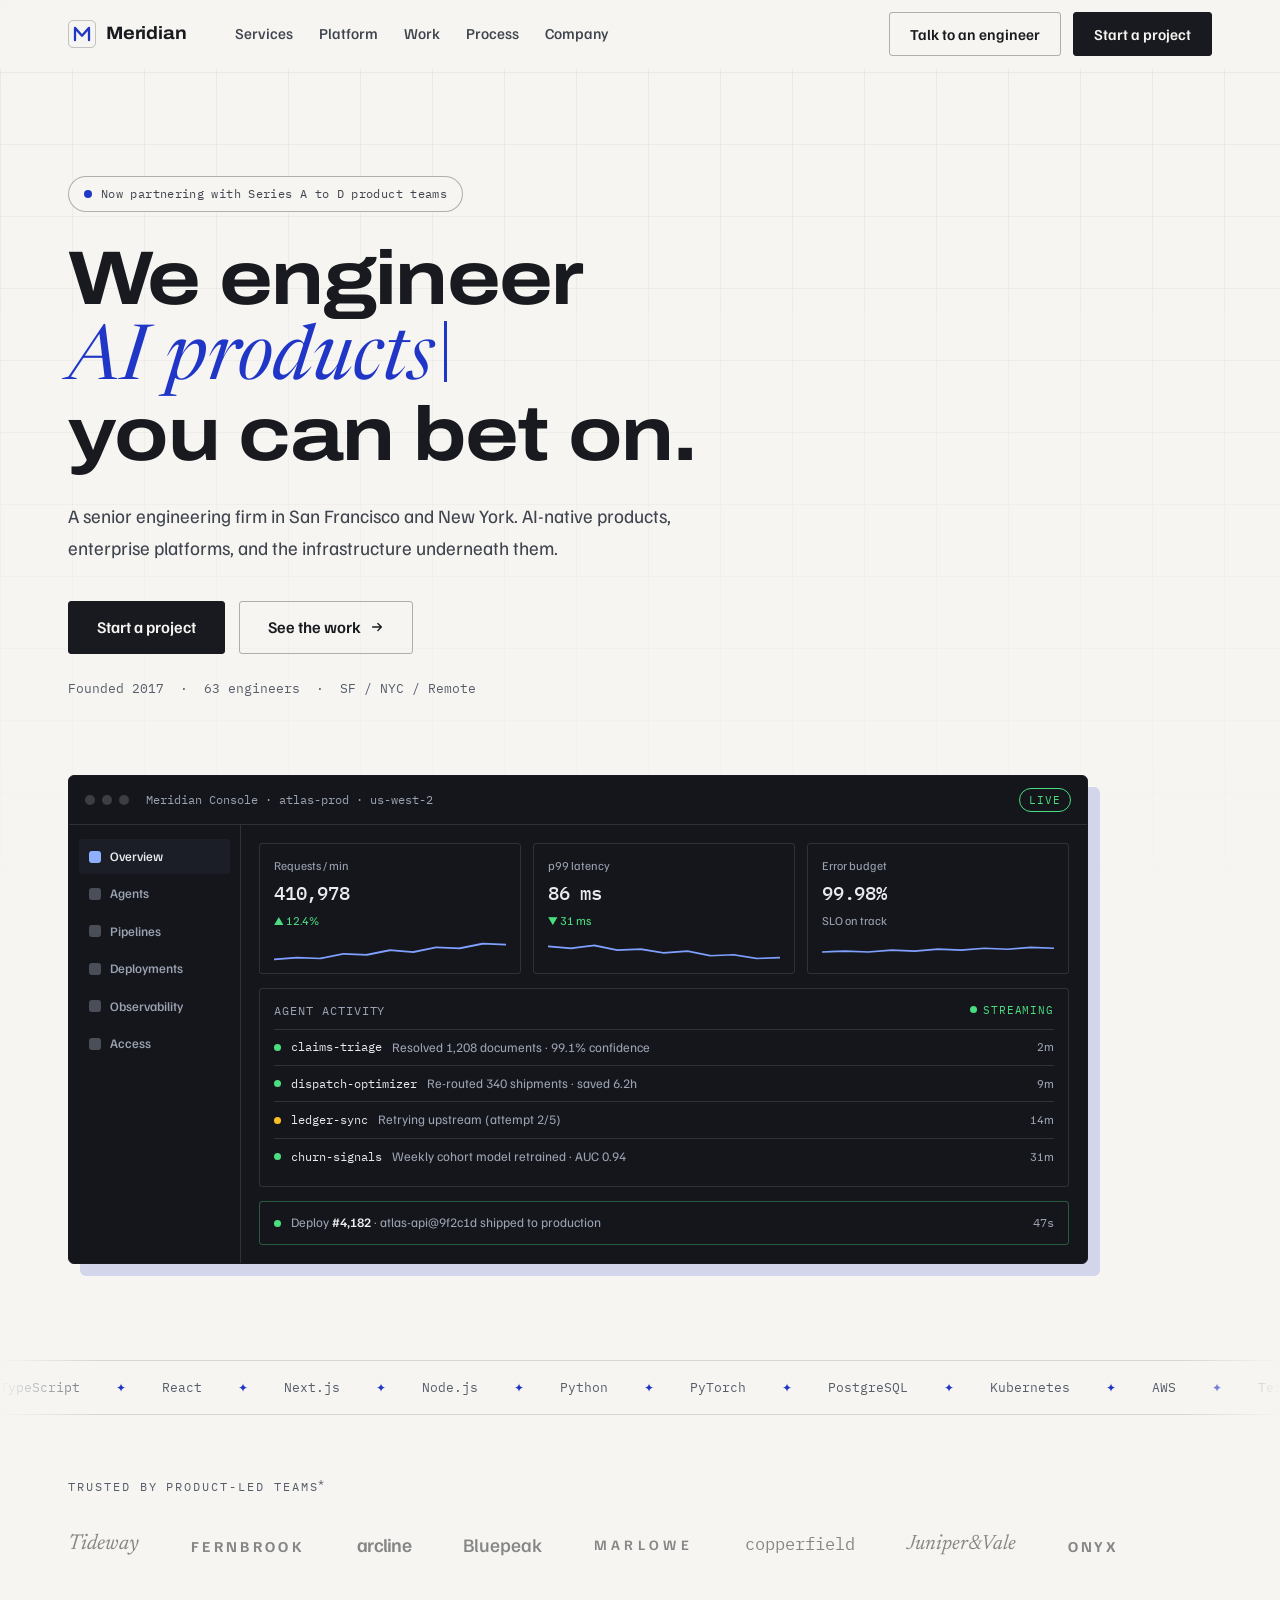
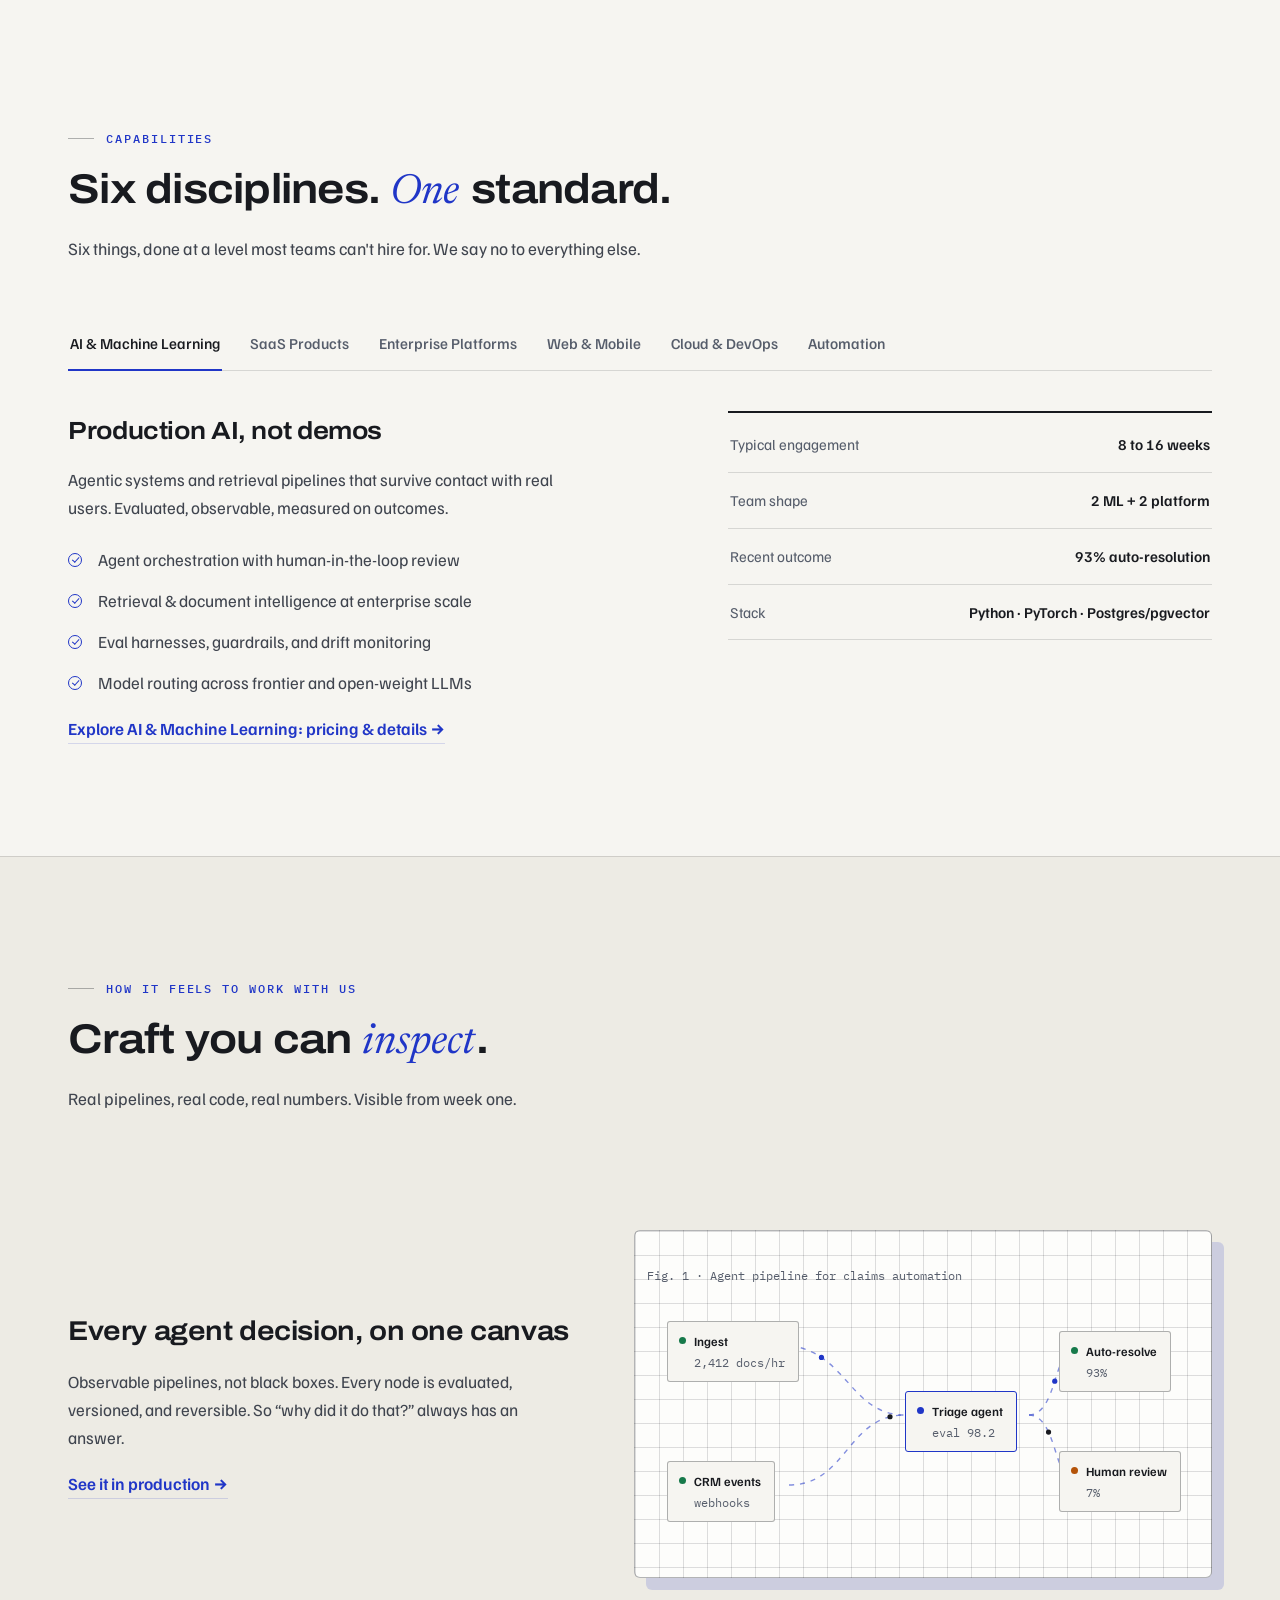
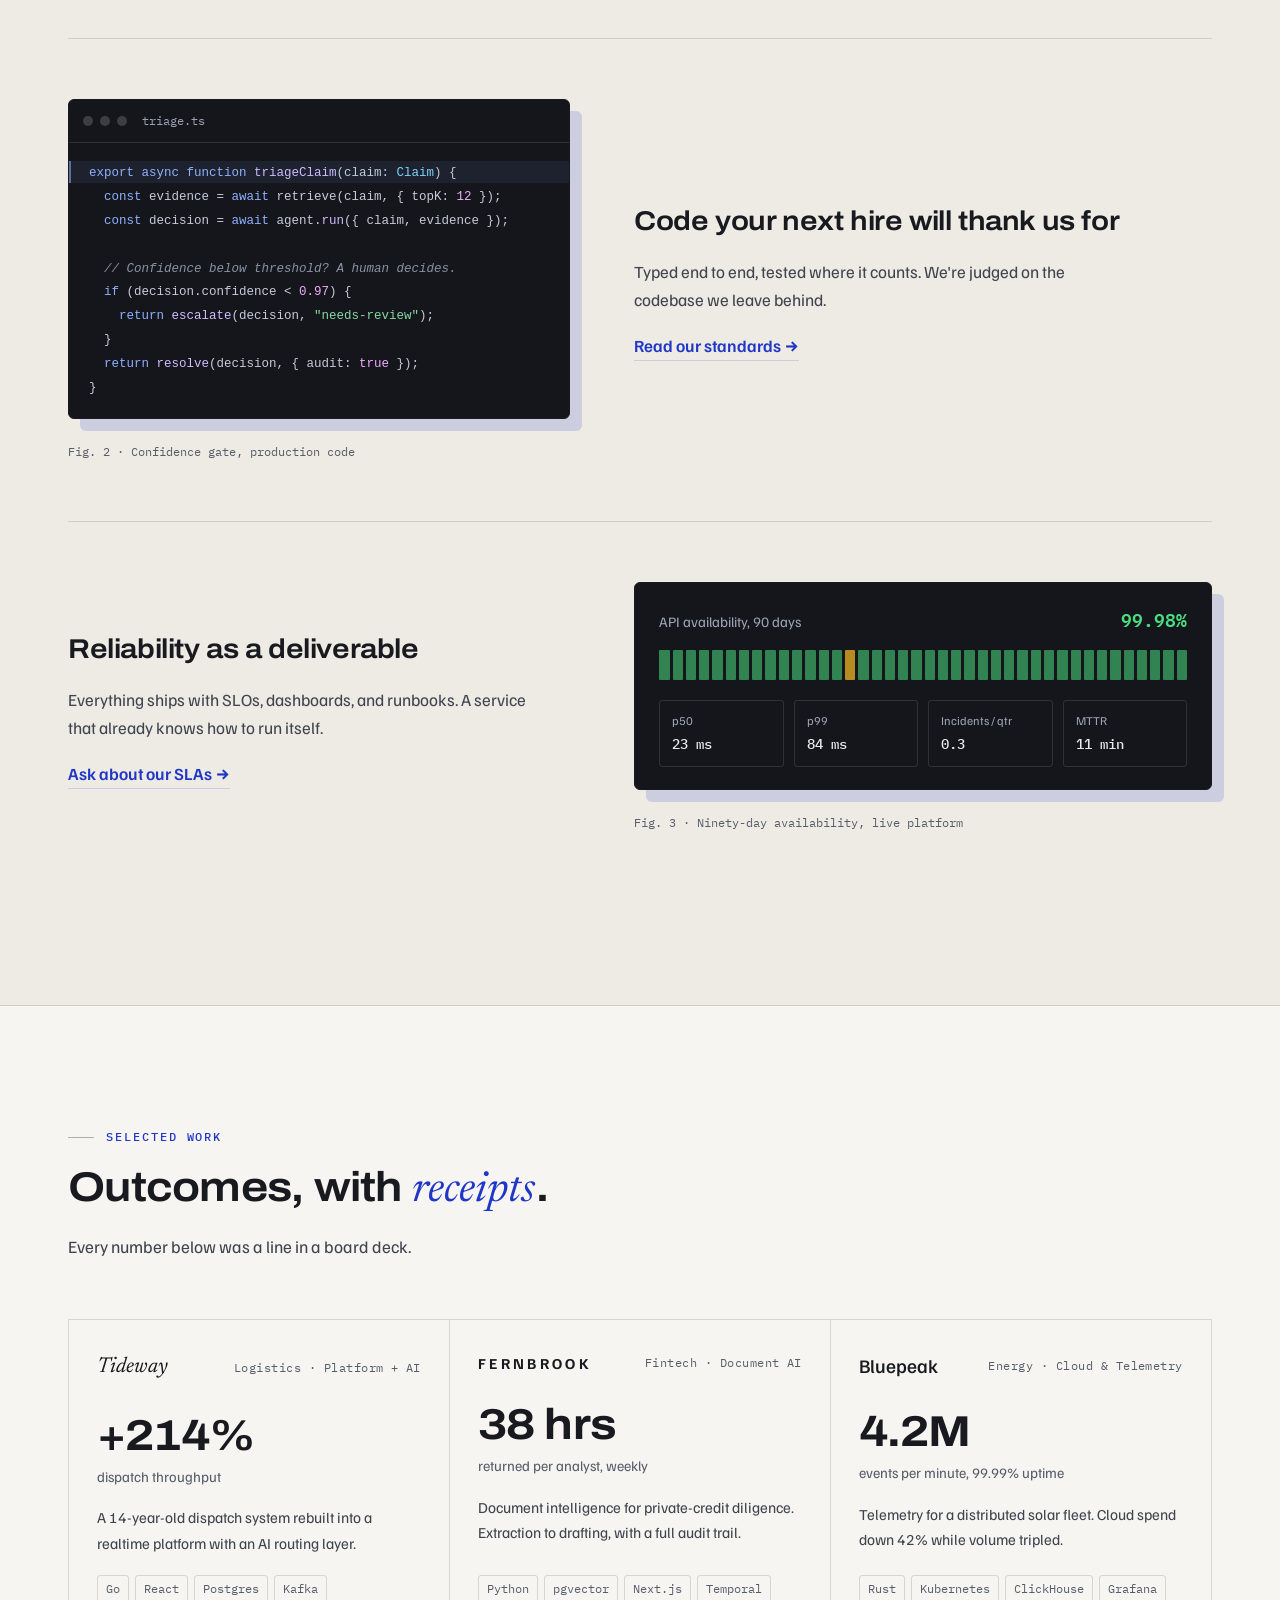
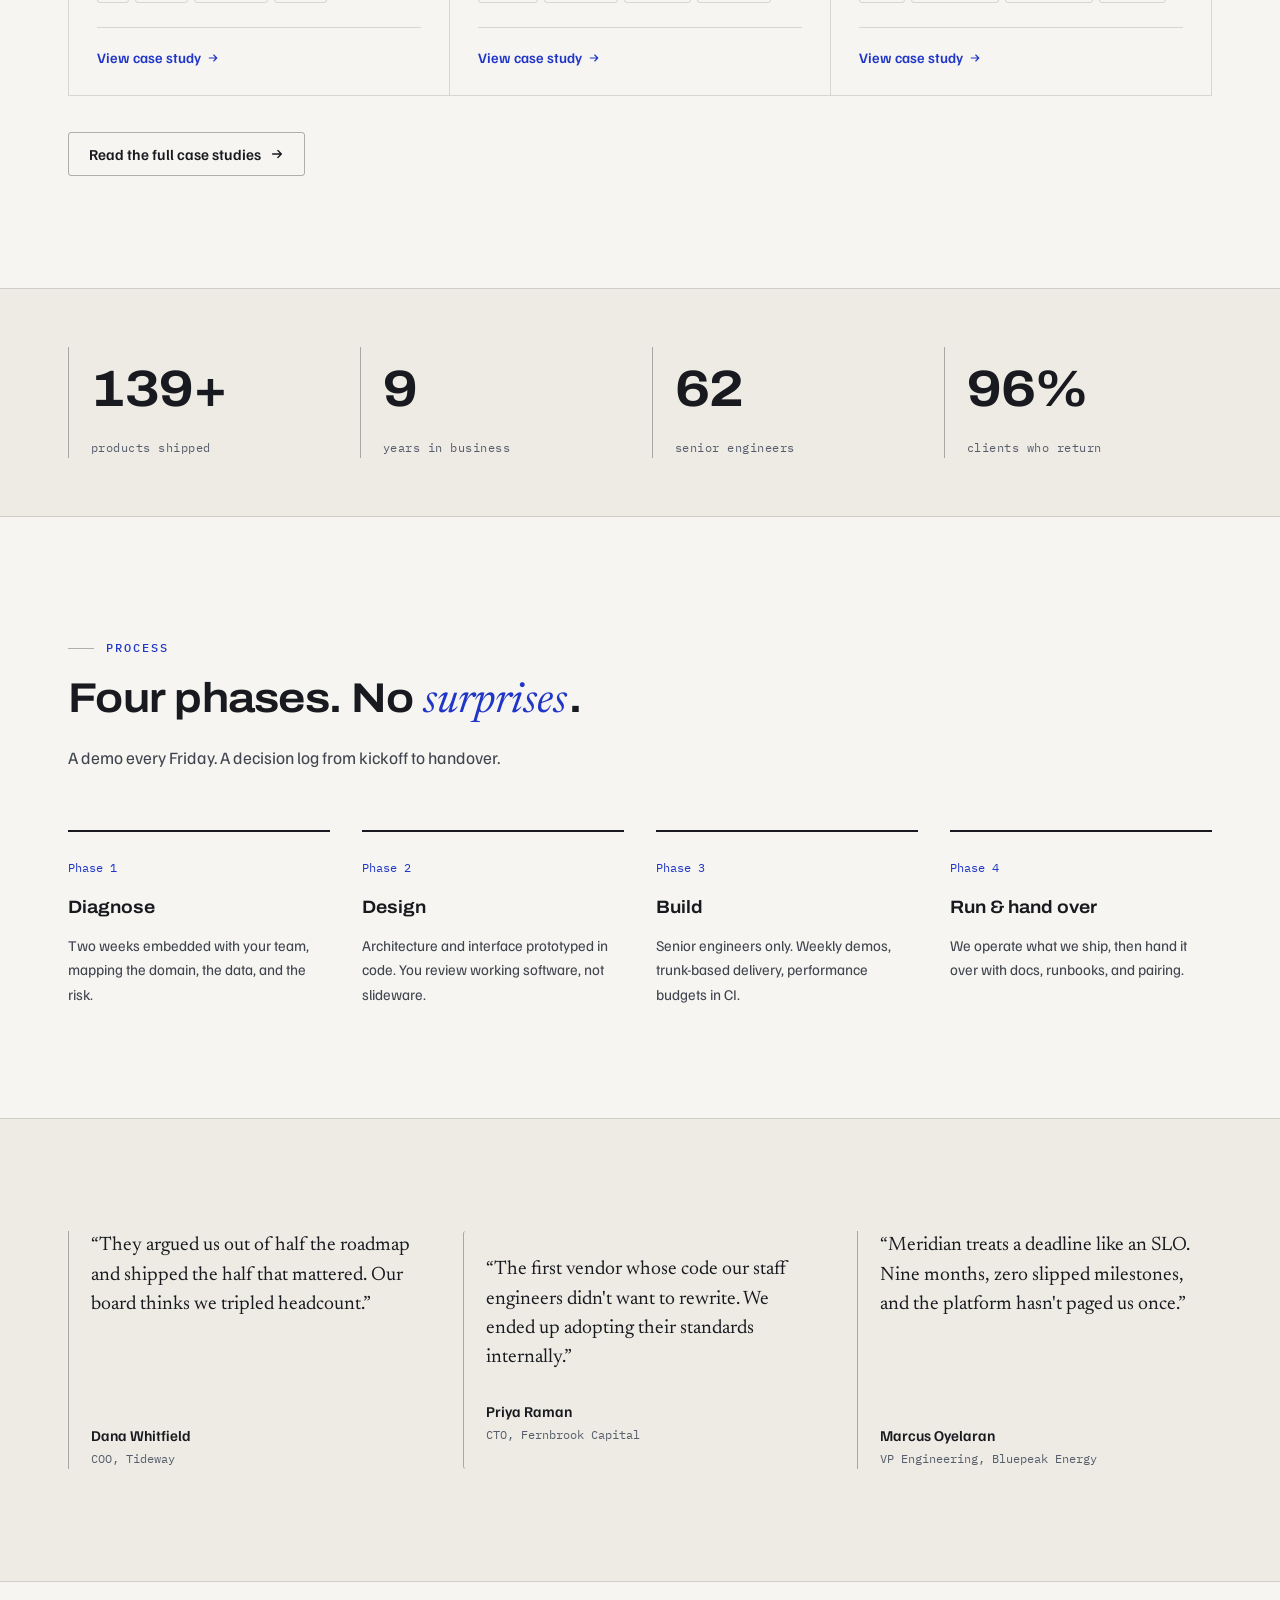
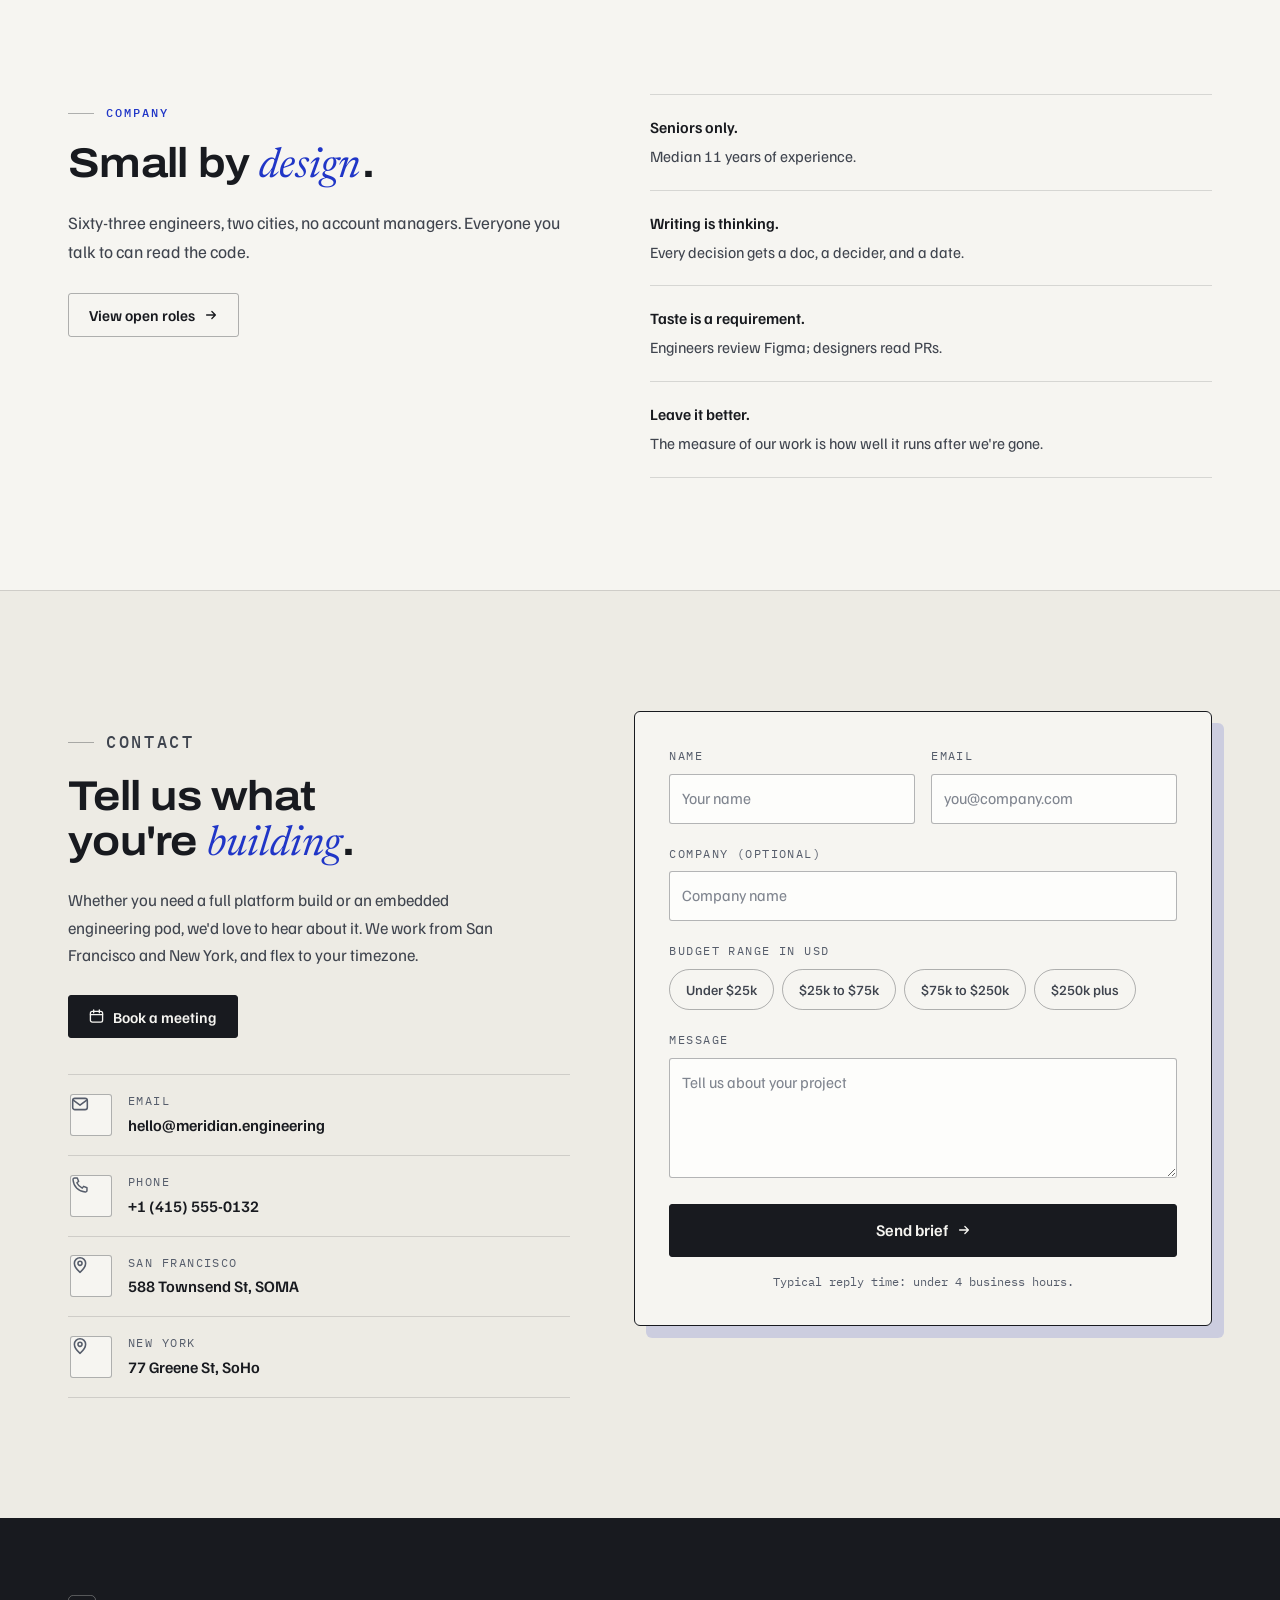
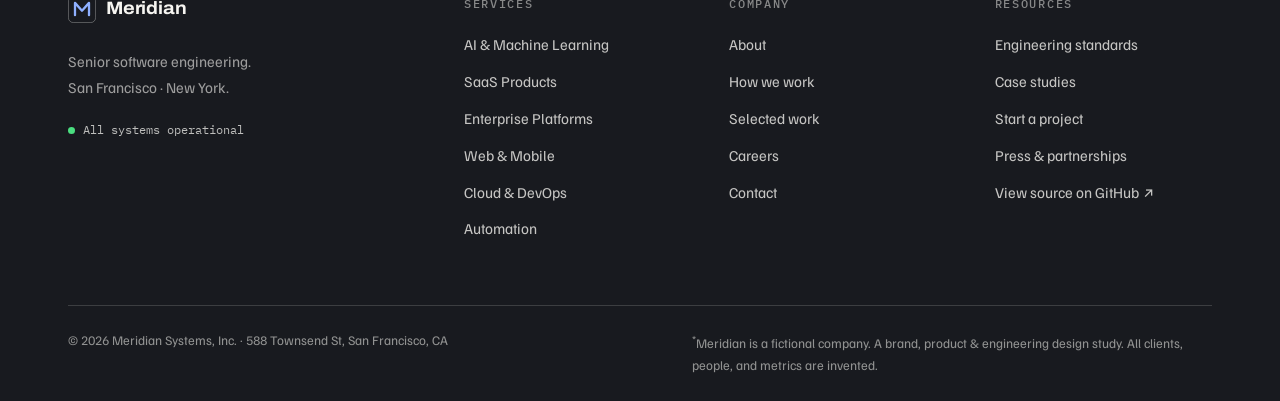
==== commit 4e28d60c: "impeccable craft + polish: the engineering house journal redesign A complete second visual system on" ====
--- a/index.html
+++ b/index.html
@@ -8,11 +8,11 @@
   <meta property="og:title" content="Meridian | Senior Software Engineering">
   <meta property="og:description" content="AI-native products, enterprise platforms, cloud and automation. Built with the craft of a product company, not an agency.">
   <meta property="og:type" content="website">
-  <meta name="theme-color" content="#05080f">
-  <link rel="icon" href="data:image/svg+xml,%3Csvg xmlns='http://www.w3.org/2000/svg' viewBox='0 0 32 32'%3E%3Crect width='32' height='32' rx='8' fill='%2305080f'/%3E%3Cpath d='M8 23V9l8 9 8-9v14' stroke='%234cd6ff' stroke-width='2.6' fill='none' stroke-linecap='round' stroke-linejoin='round'/%3E%3C/svg%3E">
+  <meta name="theme-color" content="#f6f5f1">
+  <link rel="icon" href="data:image/svg+xml,%3Csvg xmlns='http://www.w3.org/2000/svg' viewBox='0 0 32 32'%3E%3Crect width='32' height='32' rx='4' fill='%23f6f5f1'/%3E%3Crect x='0.5' y='0.5' width='31' height='31' rx='3.5' fill='none' stroke='%23181a1f'/%3E%3Cpath d='M8 23V9l8 9 8-9v14' stroke='%232036c7' stroke-width='2.6' fill='none' stroke-linecap='round' stroke-linejoin='round'/%3E%3C/svg%3E">
   <link rel="preconnect" href="https://fonts.googleapis.com">
   <link rel="preconnect" href="https://fonts.gstatic.com" crossorigin>
-  <link href="https://fonts.googleapis.com/css2?family=Inter:wght@400;500;600;700&family=Instrument+Serif:ital@1&family=JetBrains+Mono:wght@400;500&display=swap" rel="stylesheet">
+  <link href="https://fonts.googleapis.com/css2?family=Archivo:ital,wdth,wght@0,62..125,100..900;1,62..125,100..900&family=Familjen+Grotesk:ital,wght@0,400..700;1,400..700&family=Newsreader:ital,opsz,wght@1,6..72,400..500&family=IBM+Plex+Mono:wght@400;500&display=swap" rel="stylesheet">
   <link rel="stylesheet" href="css/styles.css">
 </head>
 <body>
@@ -25,11 +25,11 @@
     <div class="nav-inner">
       <a class="brand" href="#top" aria-label="Meridian home">
         <svg class="brand-mark" viewBox="0 0 32 32" aria-hidden="true">
-          <rect width="32" height="32" rx="8" fill="currentColor" opacity="0.08"/>
+          <rect x="0.5" y="0.5" width="31" height="31" rx="5.5" fill="none" stroke="currentColor" stroke-opacity="0.35"/>
           <path d="M8 23V9l8 9 8-9v14" stroke="url(#mg)" stroke-width="2.6" fill="none" stroke-linecap="round" stroke-linejoin="round"/>
           <defs>
             <linearGradient id="mg" x1="8" y1="9" x2="24" y2="23" gradientUnits="userSpaceOnUse">
-              <stop stop-color="#4cd6ff"/><stop offset="1" stop-color="#a78bfa"/>
+              <stop stop-color="#2036c7"/><stop offset="1" stop-color="#2036c7"/>
             </linearGradient>
           </defs>
         </svg>
@@ -352,8 +352,7 @@
         <!-- Vignette 1: agent pipeline canvas -->
         <div class="vignette" data-reveal>
           <div class="vignette-copy">
-            <p class="eyebrow">01 · Agentic systems</p>
-            <h3>Every agent decision, on one canvas</h3>
+                        <h3>Every agent decision, on one canvas</h3>
             <p>Observable pipelines, not black boxes. Every node is evaluated, versioned, and reversible. So “why did it do that?” always has an answer.</p>
             <a class="text-link" href="#work">See it in production →</a>
           </div>
@@ -371,7 +370,8 @@
                 <div class="node node-hot" style="--x:258px; --y:126px;"><span class="node-dot acc"></span>Triage agent<small>eval 98.2</small></div>
                 <div class="node" style="--x:412px; --y:66px;"><span class="node-dot ok"></span>Auto-resolve<small>93%</small></div>
                 <div class="node" style="--x:412px; --y:186px;"><span class="node-dot warn"></span>Human review<small>7%</small></div>
-              </div>
+                <p class="fig-cap">Fig. 1 · Agent pipeline for claims automation</p>
+          </div>
             </div>
           </div>
         </div>
@@ -379,8 +379,7 @@
         <!-- Vignette 2: code as design -->
         <div class="vignette vignette-flip" data-reveal>
           <div class="vignette-copy">
-            <p class="eyebrow">02 · Engineering standards</p>
-            <h3>Code your next hire will thank us for</h3>
+                        <h3>Code your next hire will thank us for</h3>
             <p>Typed end to end, tested where it counts. We're judged on the codebase we leave behind.</p>
             <a class="text-link" href="#process">Read our standards →</a>
           </div>
@@ -398,14 +397,14 @@
   <span class="c-kw">return</span> <span class="c-fn">resolve</span>(decision, { audit: <span class="c-nu">true</span> });
 }</code></pre>
             </div>
+            <p class="fig-cap">Fig. 2 · Confidence gate, production code</p>
           </div>
         </div>
 
         <!-- Vignette 3: reliability -->
         <div class="vignette" data-reveal>
           <div class="vignette-copy">
-            <p class="eyebrow">03 · Operations</p>
-            <h3>Reliability as a deliverable</h3>
+                        <h3>Reliability as a deliverable</h3>
             <p>Everything ships with SLOs, dashboards, and runbooks. A service that already knows how to run itself.</p>
             <a class="text-link" href="#contact">Ask about our SLAs →</a>
           </div>
@@ -422,6 +421,7 @@
                 <div class="ops-stat"><span>MTTR</span><strong>11 min</strong></div>
               </div>
             </div>
+            <p class="fig-cap">Fig. 3 · Ninety-day availability, live platform</p>
           </div>
         </div>
       </div>
@@ -504,22 +504,22 @@
         </div>
         <div class="steps">
           <div class="step" data-reveal data-reveal-delay="0">
-            <span class="step-num">01</span>
+            <span class="step-num">Phase 1</span>
             <h3>Diagnose</h3>
             <p>Two weeks embedded with your team, mapping the domain, the data, and the risk.</p>
           </div>
           <div class="step" data-reveal data-reveal-delay="90">
-            <span class="step-num">02</span>
+            <span class="step-num">Phase 2</span>
             <h3>Design</h3>
             <p>Architecture and interface prototyped in code. You review working software, not slideware.</p>
           </div>
           <div class="step" data-reveal data-reveal-delay="180">
-            <span class="step-num">03</span>
+            <span class="step-num">Phase 3</span>
             <h3>Build</h3>
             <p>Senior engineers only. Weekly demos, trunk-based delivery, performance budgets in CI.</p>
           </div>
           <div class="step" data-reveal data-reveal-delay="270">
-            <span class="step-num">04</span>
+            <span class="step-num">Phase 4</span>
             <h3>Run &amp; hand over</h3>
             <p>We operate what we ship, then hand it over with docs, runbooks, and pairing.</p>
           </div>
@@ -644,9 +644,9 @@
         <div class="footer-brand">
           <a class="brand" href="#top" aria-label="Meridian home">
             <svg class="brand-mark" viewBox="0 0 32 32" aria-hidden="true">
-              <rect width="32" height="32" rx="8" fill="currentColor" opacity="0.08"/>
+              <rect x="0.5" y="0.5" width="31" height="31" rx="5.5" fill="none" stroke="currentColor" stroke-opacity="0.35"/>
               <path d="M8 23V9l8 9 8-9v14" stroke="url(#mg2)" stroke-width="2.6" fill="none" stroke-linecap="round" stroke-linejoin="round"/>
-              <defs><linearGradient id="mg2" x1="8" y1="9" x2="24" y2="23" gradientUnits="userSpaceOnUse"><stop stop-color="#4cd6ff"/><stop offset="1" stop-color="#a78bfa"/></linearGradient></defs>
+              <defs><linearGradient id="mg2" x1="8" y1="9" x2="24" y2="23" gradientUnits="userSpaceOnUse"><stop stop-color="#8fb0ff"/><stop offset="1" stop-color="#8fb0ff"/></linearGradient></defs>
             </svg>
             <span class="brand-name">Meridian</span>
           </a>
@@ -654,7 +654,7 @@
           <p class="footer-status"><span class="dot ok pulse"></span>All systems operational</p>
         </div>
         <nav class="footer-col" aria-label="Capabilities">
-          <h4>Services</h4>
+          <h3>Services</h3>
           <a href="service-ai.html">AI &amp; Machine Learning</a>
           <a href="service-saas.html">SaaS Products</a>
           <a href="service-enterprise.html">Enterprise Platforms</a>
@@ -663,7 +663,7 @@
           <a href="service-automation.html">Automation</a>
         </nav>
         <nav class="footer-col" aria-label="Company">
-          <h4>Company</h4>
+          <h3>Company</h3>
           <a href="about.html">About</a>
           <a href="#process">How we work</a>
           <a href="work.html">Selected work</a>
@@ -671,7 +671,7 @@
           <a href="#contact">Contact</a>
         </nav>
         <nav class="footer-col" aria-label="Resources">
-          <h4>Resources</h4>
+          <h3>Resources</h3>
           <a href="#platform">Engineering standards</a>
           <a href="work.html">Case studies</a>
           <a href="#contact">Start a project</a>
--- a/css/styles.css
+++ b/css/styles.css
@@ -1,30 +1,37 @@
 /* ============================================================
-   Meridian — design system
-   Canvas: deep-space navy. Accent: aurora (cyan → violet).
-   Type: Inter (UI) + Instrument Serif italic (display accents).
+   Meridian — impeccable redesign
+   "The engineering house journal."
+   Ground: paper. Ink does the structure, cobalt is the one
+   working color, and the only dark surfaces are the product
+   screens themselves, floating on the page like printed plates.
+   System: see DESIGN.md. Contract: npx impeccable detect ≈ 0.
    ============================================================ */
 
 :root {
-  --bg: #05080f;
-  --bg-raise: #0a0e18;
-  --surface: #0d121e;
-  --surface-2: #121a2b;
-  --border: rgba(255, 255, 255, 0.08);
-  --border-strong: rgba(255, 255, 255, 0.14);
-  --text: #edeef2;
-  --text-2: #a6aab6;
-  --text-3: #6e7280;
-  --acc: #4cd6ff;
-  --acc-2: #a78bfa;
-  --acc-grad: linear-gradient(120deg, #4cd6ff 0%, #7c9bff 55%, #a78bfa 100%);
-  --ok: #4ade80;
-  --warn: #fbbf24;
-  --radius: 12px;
-  --radius-lg: 18px;
-  --font-ui: "Inter", ui-sans-serif, system-ui, -apple-system, "Segoe UI", sans-serif;
-  --font-serif: "Instrument Serif", Georgia, "Times New Roman", serif;
-  --font-mono: "JetBrains Mono", ui-monospace, "SF Mono", Menlo, monospace;
-  --container: 1160px;
+  --paper: #f6f5f1;
+  --paper-2: #edebe4;
+  --ink: #181a1f;
+  --ink-2: #3f444e;
+  --ink-3: #565d6b;
+  --rule: rgba(24, 26, 31, 0.14);
+  --rule-strong: rgba(24, 26, 31, 0.32);
+  --cobalt: #2036c7;
+  --cobalt-soft: rgba(32, 54, 199, 0.16);
+  --screen: #14161c;
+  --screen-2: #1b1e26;
+  --screen-rule: rgba(246, 245, 241, 0.12);
+  --screen-text: #e9eaee;
+  --screen-muted: #9ba3b2;
+  --ok: #16794a;
+  --ok-screen: #4ade80;
+  --warn-screen: #fbbf24;
+  --radius: 3px;
+  --radius-lg: 6px;
+  --font-display: "Archivo", "Helvetica Neue", Arial, sans-serif;
+  --font-ui: "Familjen Grotesk", "Helvetica Neue", Arial, sans-serif;
+  --font-serif: "Newsreader", Georgia, serif;
+  --font-mono: "IBM Plex Mono", ui-monospace, "SF Mono", Menlo, monospace;
+  --container: 1200px;
   --ease: cubic-bezier(0.22, 1, 0.36, 1);
 }
 
@@ -37,14 +44,13 @@
 
 body {
   margin: 0;
-  background: var(--bg);
-  color: var(--text);
+  background: var(--paper);
+  color: var(--ink-2);
   font-family: var(--font-ui);
-  font-size: 16px;
-  line-height: 1.6;
+  font-size: 17px;
+  line-height: 1.65;
   -webkit-font-smoothing: antialiased;
   text-rendering: optimizeLegibility;
-  overflow-x: hidden;
 }
 
 h1, h2, h3, h4, p, ul, figure, blockquote { margin: 0; }
@@ -53,13 +59,13 @@
 img, svg { display: block; max-width: 100%; }
 button { font: inherit; color: inherit; background: none; border: 0; cursor: pointer; }
 
-::selection { background: rgba(76, 214, 255, 0.32); color: #fff; }
+::selection { background: var(--cobalt); color: var(--paper); }
 
 .container {
   width: 100%;
   max-width: var(--container);
   margin: 0 auto;
-  padding: 0 24px;
+  padding: 0 28px;
 }
 
 .skip-link {
@@ -67,9 +73,9 @@
   left: 16px; top: -48px;
   z-index: 100;
   padding: 10px 16px;
-  background: var(--surface-2);
-  border: 1px solid var(--border-strong);
-  border-radius: 8px;
+  background: var(--ink);
+  color: var(--paper);
+  border-radius: var(--radius);
   transition: top 0.2s var(--ease);
 }
 .skip-link:focus { top: 16px; }
@@ -77,49 +83,70 @@
 /* ---------- typography ---------- */
 
 .display {
-  font-size: clamp(2.5rem, 6vw, 4.3rem);
-  font-weight: 600;
+  font-family: var(--font-display);
+  font-size: 4rem;
+  font-size: clamp(2.6rem, 6vw, 4.75rem);
+  font-weight: 700;
+  font-stretch: 118%;
+  line-height: 0.98;
+  letter-spacing: -0.022em;
+  color: var(--ink);
+  text-wrap: balance;
+}
+.display-sm {
+  font-family: var(--font-display);
+  font-size: 2.8rem;
+  font-size: clamp(2rem, 4.4vw, 3.2rem);
+  font-weight: 700;
+  font-stretch: 115%;
   line-height: 1.04;
-  letter-spacing: -0.035em;
-  text-wrap: balance;
-}
-.display-sm {
-  font-size: clamp(2rem, 4.4vw, 3.2rem);
-  font-weight: 600;
+  letter-spacing: -0.02em;
+  color: var(--ink);
+}
+.h2 {
+  font-family: var(--font-display);
+  font-size: 2.2rem;
+  font-size: clamp(1.75rem, 3.4vw, 2.6rem);
+  font-weight: 650;
+  font-stretch: 112%;
   line-height: 1.08;
-  letter-spacing: -0.03em;
-}
-.h2 {
-  font-size: clamp(1.7rem, 3.4vw, 2.5rem);
-  font-weight: 600;
-  line-height: 1.12;
-  letter-spacing: -0.028em;
+  letter-spacing: -0.018em;
+  color: var(--ink);
   text-wrap: balance;
 }
 .accent-serif {
   font-family: var(--font-serif);
   font-style: italic;
   font-weight: 400;
+  font-stretch: 100%;
   letter-spacing: 0;
-  background: var(--acc-grad);
-  -webkit-background-clip: text;
-  background-clip: text;
-  color: transparent;
-  padding-right: 0.06em;
+  color: var(--cobalt);
+  padding-right: 0.04em;
 }
 .eyebrow {
-  font-size: 0.78rem;
-  font-weight: 600;
-  letter-spacing: 0.14em;
+  display: inline-flex;
+  align-items: center;
+  gap: 12px;
+  font-family: var(--font-mono);
+  font-size: 0.76rem;
+  font-weight: 500;
+  letter-spacing: 0.16em;
   text-transform: uppercase;
-  color: var(--acc);
-  margin-bottom: 14px;
+  color: var(--cobalt);
+  margin-bottom: 18px;
+}
+.eyebrow::before {
+  content: "";
+  width: 26px;
+  height: 1px;
+  background: var(--rule-strong);
+  flex-shrink: 0;
 }
 .section-sub {
-  color: var(--text-2);
-  font-size: 1.06rem;
-  max-width: 560px;
-  margin-top: 16px;
+  color: var(--ink-2);
+  font-size: 1.08rem;
+  max-width: 34em;
+  margin-top: 18px;
 }
 
 /* ---------- buttons ---------- */
@@ -127,52 +154,51 @@
 .btn {
   display: inline-flex;
   align-items: center;
-  gap: 8px;
-  padding: 9px 18px;
-  border-radius: 10px;
-  font-size: 0.92rem;
-  font-weight: 500;
+  gap: 9px;
+  padding: 10px 20px;
+  border-radius: var(--radius);
+  font-size: 0.95rem;
+  font-weight: 600;
   line-height: 1.4;
   white-space: nowrap;
   border: 1px solid transparent;
   transition: transform 0.18s var(--ease), background 0.18s var(--ease),
-              border-color 0.18s var(--ease), box-shadow 0.18s var(--ease);
-}
-.btn-lg { padding: 13px 26px; font-size: 1rem; border-radius: 12px; }
+              border-color 0.18s var(--ease), color 0.18s var(--ease);
+}
+.btn-lg { padding: 14px 28px; font-size: 1.02rem; }
 .btn-primary {
-  background: var(--acc-grad);
-  color: #041018;
-  font-weight: 600;
-  box-shadow: 0 0 0 1px rgba(96, 205, 255, 0.25), 0 8px 24px -8px rgba(76, 214, 255, 0.45);
+  background: var(--ink);
+  color: var(--paper);
+  border-color: var(--ink);
 }
 .btn-primary:hover {
+  background: var(--cobalt);
+  border-color: var(--cobalt);
   transform: translateY(-1px);
-  box-shadow: 0 0 0 1px rgba(150, 180, 255, 0.4), 0 12px 32px -8px rgba(76, 214, 255, 0.6);
 }
 .btn-ghost {
-  border-color: var(--border-strong);
-  color: var(--text);
-  background: rgba(255, 255, 255, 0.02);
+  border-color: var(--rule-strong);
+  color: var(--ink);
+  background: transparent;
 }
 .btn-ghost:hover {
-  border-color: rgba(255, 255, 255, 0.28);
-  background: rgba(255, 255, 255, 0.05);
+  border-color: var(--ink);
   transform: translateY(-1px);
 }
-.btn:focus-visible, .tab:focus-visible, a:focus-visible {
-  outline: 2px solid var(--acc);
+.btn:focus-visible, .tab:focus-visible, a:focus-visible, .chip:focus-visible {
+  outline: 2px solid var(--cobalt);
   outline-offset: 3px;
-  border-radius: 4px;
 }
 
 .text-link {
   display: inline-block;
   margin-top: 18px;
-  font-weight: 500;
-  color: var(--acc-2);
-  transition: opacity 0.15s ease;
-}
-.text-link:hover { opacity: 0.8; }
+  font-weight: 600;
+  color: var(--cobalt);
+  border-bottom: 1px solid var(--cobalt-soft);
+  transition: border-color 0.15s ease;
+}
+.text-link:hover { border-bottom-color: var(--cobalt); }
 
 /* ---------- nav ---------- */
 
@@ -180,50 +206,56 @@
   position: fixed;
   inset: 0 0 auto 0;
   z-index: 50;
-  transition: background 0.25s ease, border-color 0.25s ease, backdrop-filter 0.25s ease;
+  background: rgba(246, 245, 241, 0.88);
+  -webkit-backdrop-filter: blur(10px);
+  backdrop-filter: blur(10px);
   border-bottom: 1px solid transparent;
-}
-.nav.is-scrolled {
-  background: rgba(5, 8, 15, 0.78);
-  -webkit-backdrop-filter: blur(14px);
-  backdrop-filter: blur(14px);
-  border-bottom-color: var(--border);
-}
+  transition: border-color 0.25s ease;
+}
+.nav.is-scrolled { border-bottom-color: var(--rule); }
 .nav-inner {
   max-width: var(--container);
   margin: 0 auto;
-  padding: 0 24px;
-  height: 64px;
-  display: flex;
-  align-items: center;
-  gap: 32px;
+  padding: 0 28px;
+  height: 68px;
+  display: flex;
+  align-items: center;
+  gap: 36px;
 }
 .brand { display: inline-flex; align-items: center; gap: 10px; }
 .brand-mark { width: 28px; height: 28px; }
 .brand-name {
-  font-size: 1.08rem;
-  font-weight: 600;
-  letter-spacing: -0.02em;
+  font-family: var(--font-display);
+  font-size: 1.12rem;
+  font-weight: 700;
+  font-stretch: 110%;
+  letter-spacing: -0.01em;
+  color: var(--ink);
 }
 .nav-links {
   display: flex;
-  gap: 4px;
-  margin-left: 8px;
+  gap: 26px;
+  margin-left: 12px;
 }
 .nav-links a {
-  padding: 7px 12px;
-  border-radius: 8px;
-  font-size: 0.9rem;
+  padding: 6px 0;
+  font-size: 0.95rem;
   font-weight: 500;
-  color: var(--text-2);
-  transition: color 0.15s ease, background 0.15s ease;
-}
-.nav-links a:hover { color: var(--text); background: rgba(255, 255, 255, 0.05); }
+  color: var(--ink-2);
+  border-bottom: 2px solid transparent;
+  transition: color 0.15s ease, border-color 0.15s ease;
+}
+.nav-links a:hover { color: var(--ink); }
+.nav-links a.is-active,
+.nav-links a[aria-current="page"] {
+  color: var(--ink);
+  border-bottom-color: var(--cobalt);
+}
 .nav-actions {
   margin-left: auto;
   display: flex;
   align-items: center;
-  gap: 10px;
+  gap: 12px;
 }
 .nav-toggle {
   display: none;
@@ -233,13 +265,11 @@
   width: 40px;
   height: 40px;
   padding: 10px;
-  border-radius: 8px;
 }
 .nav-toggle span {
   display: block;
   height: 2px;
-  border-radius: 2px;
-  background: var(--text);
+  background: var(--ink);
   transition: transform 0.25s var(--ease), opacity 0.2s ease;
 }
 .nav-toggle[aria-expanded="true"] span:first-child { transform: translateY(3.5px) rotate(45deg); }
@@ -249,106 +279,110 @@
   display: none;
   flex-direction: column;
   gap: 4px;
-  padding: 12px 24px 24px;
-  background: rgba(5, 8, 15, 0.96);
-  -webkit-backdrop-filter: blur(14px);
-  backdrop-filter: blur(14px);
-  border-bottom: 1px solid var(--border);
+  padding: 12px 28px 26px;
+  background: var(--paper);
+  border-bottom: 1px solid var(--rule);
 }
 .mobile-menu a:not(.btn) {
-  padding: 12px 4px;
+  padding: 13px 4px;
   font-size: 1.05rem;
   font-weight: 500;
-  color: var(--text-2);
-  border-bottom: 1px solid var(--border);
-}
-.mobile-menu .btn { margin-top: 16px; justify-content: center; }
+  color: var(--ink-2);
+  border-bottom: 1px solid var(--rule);
+}
+.mobile-menu .btn { margin-top: 18px; justify-content: center; }
 .mobile-menu.is-open { display: flex; }
 
 /* ---------- hero ---------- */
 
 .hero {
   position: relative;
-  padding: 168px 0 96px;
+  padding: 176px 0 96px;
   overflow: hidden;
 }
 .hero-bg {
   position: absolute;
   inset: 0;
   pointer-events: none;
-  background:
-    radial-gradient(52% 44% at 50% 0%, rgba(76, 214, 255, 0.13), transparent 70%),
-    radial-gradient(38% 30% at 82% 22%, rgba(167, 139, 250, 0.06), transparent 70%),
-    radial-gradient(rgba(255, 255, 255, 0.05) 1px, transparent 1px);
-  background-size: 100% 100%, 100% 100%, 28px 28px;
-  mask-image: linear-gradient(to bottom, black 0%, black 62%, transparent 100%);
-  -webkit-mask-image: linear-gradient(to bottom, black 0%, black 62%, transparent 100%);
-}
+  background-image:
+    linear-gradient(var(--rule) 1px, transparent 1px),
+    linear-gradient(90deg, var(--rule) 1px, transparent 1px);
+  background-size: 72px 72px;
+  opacity: 0.4;
+  mask-image: linear-gradient(to bottom, black 0%, transparent 72%);
+  -webkit-mask-image: linear-gradient(to bottom, black 0%, transparent 72%);
+}
+.hero-canvas { display: none; }
 .hero-copy {
   position: relative;
-  max-width: 860px;
-  margin: 0 auto;
-  text-align: center;
+  max-width: 880px;
 }
 .pill {
   display: inline-flex;
   align-items: center;
-  gap: 8px;
-  padding: 6px 14px;
-  margin-bottom: 28px;
-  border: 1px solid var(--border-strong);
+  gap: 9px;
+  padding: 7px 15px;
+  margin-bottom: 30px;
+  border: 1px solid var(--rule-strong);
   border-radius: 999px;
-  background: rgba(255, 255, 255, 0.03);
-  font-size: 0.82rem;
-  font-weight: 500;
-  color: var(--text-2);
+  font-family: var(--font-mono);
+  font-size: 0.76rem;
+  letter-spacing: 0.03em;
+  color: var(--ink-2);
+  background: var(--paper);
 }
 .pill-dot {
-  width: 7px; height: 7px;
+  width: 8px; height: 8px;
   border-radius: 50%;
-  background: var(--acc);
-  box-shadow: 0 0 10px rgba(76, 214, 255, 0.9);
+  background: var(--cobalt);
 }
 .hero-sub {
-  margin: 26px auto 0;
-  max-width: 620px;
-  font-size: 1.13rem;
-  color: var(--text-2);
+  margin: 28px 0 0;
+  max-width: 33em;
+  font-size: 1.18rem;
+  color: var(--ink-2);
 }
 .hero-cta {
   display: flex;
   flex-wrap: wrap;
-  justify-content: center;
   gap: 14px;
-  margin-top: 36px;
+  margin-top: 38px;
 }
 .hero-meta {
-  margin-top: 22px;
-  font-size: 0.85rem;
-  color: var(--text-3);
-}
-
-/* ---------- console mockup ---------- */
+  margin-top: 24px;
+  font-family: var(--font-mono);
+  font-size: 0.8rem;
+  color: var(--ink-3);
+}
+
+/* typewriter */
+.rotator-wrap { white-space: nowrap; }
+.caret {
+  display: inline-block;
+  width: 3px;
+  height: 0.8em;
+  margin-left: 0.1em;
+  vertical-align: -0.04em;
+  background: var(--cobalt);
+  animation: blink 1.1s steps(1) infinite;
+}
+@keyframes blink { 50% { opacity: 0; } }
+
+/* ---------- console: a dark plate on paper ---------- */
 
 .console-wrap {
   position: relative;
-  margin-top: 72px;
-}
-.console-glow {
-  position: absolute;
-  inset: -8% -6%;
-  background: radial-gradient(50% 60% at 50% 30%, rgba(76, 214, 255, 0.16), transparent 72%);
-  filter: blur(12px);
-  pointer-events: none;
-}
+  margin-top: 76px;
+  max-width: 1020px;
+}
+.console-glow { display: none; }
 .console {
   position: relative;
-  border: 1px solid var(--border-strong);
+  border: 1px solid var(--ink);
   border-radius: var(--radius-lg);
-  background: linear-gradient(180deg, #0f1522, #080c15);
-  box-shadow:
-    0 1px 0 rgba(255, 255, 255, 0.06) inset,
-    0 40px 80px -32px rgba(0, 0, 0, 0.8);
+  background: var(--screen);
+  color: var(--screen-text);
+  box-shadow: 12px 12px 0 var(--cobalt-soft);
   overflow: hidden;
   font-size: 13px;
 }
@@ -357,19 +391,18 @@
   align-items: center;
   gap: 7px;
   padding: 12px 16px;
-  border-bottom: 1px solid var(--border);
-  background: rgba(255, 255, 255, 0.02);
+  border-bottom: 1px solid var(--screen-rule);
 }
 .tl-dot {
-  width: 11px; height: 11px;
+  width: 10px; height: 10px;
   border-radius: 50%;
-  background: rgba(255, 255, 255, 0.14);
+  background: rgba(246, 245, 241, 0.18);
 }
 .console-title {
   margin-left: 10px;
   font-family: var(--font-mono);
   font-size: 12px;
-  color: var(--text-3);
+  color: var(--screen-muted);
   overflow: hidden;
   text-overflow: ellipsis;
   white-space: nowrap;
@@ -377,11 +410,11 @@
 .console-env {
   margin-left: auto;
   padding: 2px 9px;
+  border: 1px solid var(--ok-screen);
   border-radius: 999px;
-  border: 1px solid rgba(74, 222, 128, 0.35);
-  color: var(--ok);
-  font-size: 10px;
-  font-weight: 600;
+  color: var(--ok-screen);
+  font-family: var(--font-mono);
+  font-size: 11px;
   letter-spacing: 0.1em;
 }
 .console-body { display: flex; }
@@ -389,7 +422,7 @@
   width: 172px;
   flex-shrink: 0;
   padding: 14px 10px;
-  border-right: 1px solid var(--border);
+  border-right: 1px solid var(--screen-rule);
   display: flex;
   flex-direction: column;
   gap: 2px;
@@ -399,21 +432,21 @@
   align-items: center;
   gap: 9px;
   padding: 7px 10px;
-  border-radius: 8px;
-  color: var(--text-3);
+  border-radius: var(--radius);
+  color: var(--screen-muted);
   font-weight: 500;
 }
 .cs-item.is-active {
-  background: rgba(76, 214, 255, 0.1);
-  color: var(--text);
+  background: var(--screen-2);
+  color: var(--screen-text);
 }
 .cs-ico {
-  width: 13px; height: 13px;
-  border-radius: 4px;
+  width: 12px; height: 12px;
+  border-radius: 3px;
   background: currentColor;
-  opacity: 0.35;
-}
-.cs-item.is-active .cs-ico { background: var(--acc); opacity: 1; }
+  opacity: 0.4;
+}
+.cs-item.is-active .cs-ico { background: #8fb0ff; opacity: 1; }
 
 .console-main {
   flex: 1;
@@ -429,128 +462,146 @@
   gap: 12px;
 }
 .metric {
-  position: relative;
   padding: 12px 14px 8px;
-  border: 1px solid var(--border);
-  border-radius: 10px;
-  background: rgba(255, 255, 255, 0.02);
+  border: 1px solid var(--screen-rule);
+  border-radius: var(--radius);
   display: flex;
   flex-direction: column;
   gap: 2px;
 }
-.metric-label { color: var(--text-3); font-size: 11px; }
+.metric-label { color: var(--screen-muted); font-size: 12px; }
 .metric-value {
+  font-family: var(--font-mono);
   font-size: 19px;
-  font-weight: 600;
-  letter-spacing: -0.02em;
+  font-weight: 500;
+  letter-spacing: -0.01em;
   font-variant-numeric: tabular-nums;
-}
-.metric-delta { font-size: 10.5px; color: var(--text-3); }
-.metric-delta.up { color: var(--ok); }
-.spark {
-  width: 100%;
-  height: 26px;
-  margin-top: 6px;
-}
+  color: var(--screen-text);
+}
+.metric-delta { font-size: 12px; color: var(--screen-muted); }
+.metric-delta.up { color: var(--ok-screen); }
+@keyframes tickFlash { from { color: #93c5fd; } }
+.metric-value.is-tick { animation: tickFlash 0.6s ease-out; }
+.spark { width: 100%; height: 26px; margin-top: 6px; }
 .spark path {
   fill: none;
-  stroke: var(--acc);
+  stroke: #7fa0ff;
   stroke-width: 1.8;
   stroke-linecap: round;
-  opacity: 0.85;
 }
 
 .console-feed {
-  border: 1px solid var(--border);
-  border-radius: 10px;
-  background: rgba(255, 255, 255, 0.02);
+  border: 1px solid var(--screen-rule);
+  border-radius: var(--radius);
   padding: 12px 14px;
 }
 .feed-title {
-  font-size: 11px;
-  font-weight: 600;
+  font-family: var(--font-mono);
+  font-size: 12px;
   letter-spacing: 0.08em;
   text-transform: uppercase;
-  color: var(--text-3);
+  color: var(--screen-muted);
   margin-bottom: 8px;
+}
+.feed-live {
+  float: right;
+  display: inline-flex;
+  align-items: center;
+  gap: 6px;
+  font-size: 11px;
+  letter-spacing: 0.08em;
+  color: var(--ok-screen);
 }
 .feed-row {
   display: flex;
   align-items: center;
   gap: 10px;
   padding: 7px 0;
-  border-top: 1px solid var(--border);
+  border-top: 1px solid var(--screen-rule);
   min-width: 0;
 }
+@keyframes feedIn { from { opacity: 0; transform: translateY(-8px); } to { opacity: 1; transform: none; } }
+.feed-row.is-new { animation: feedIn 0.5s var(--ease) both; }
 .feed-name {
   font-family: var(--font-mono);
   font-size: 12px;
-  color: var(--text);
+  color: var(--screen-text);
   flex-shrink: 0;
 }
 .feed-desc {
-  color: var(--text-3);
+  color: var(--screen-muted);
   overflow: hidden;
   text-overflow: ellipsis;
   white-space: nowrap;
 }
-.feed-time { margin-left: auto; color: var(--text-3); font-size: 11px; flex-shrink: 0; }
-
-.dot {
-  width: 7px; height: 7px;
-  border-radius: 50%;
-  flex-shrink: 0;
-}
-.dot.ok { background: var(--ok); box-shadow: 0 0 8px rgba(74, 222, 128, 0.7); }
-.dot.warn { background: var(--warn); box-shadow: 0 0 8px rgba(251, 191, 36, 0.7); }
+.feed-time { margin-left: auto; color: var(--screen-muted); font-size: 12px; flex-shrink: 0; }
+
+.dot { width: 7px; height: 7px; border-radius: 50%; flex-shrink: 0; }
+.dot.ok { background: var(--ok-screen); }
+.dot.warn { background: var(--warn-screen); }
 .dot.pulse { animation: pulse 2.4s ease-in-out infinite; }
-@keyframes pulse {
-  0%, 100% { box-shadow: 0 0 0 0 rgba(74, 222, 128, 0.5); }
-  50% { box-shadow: 0 0 0 6px rgba(74, 222, 128, 0); }
-}
+@keyframes pulse { 50% { opacity: 0.45; } }
 
 .console-deploy {
   display: flex;
   align-items: center;
   gap: 10px;
   padding: 10px 14px;
-  border: 1px solid rgba(74, 222, 128, 0.18);
-  border-radius: 10px;
-  background: rgba(74, 222, 128, 0.05);
-  color: var(--text-2);
-}
-.console-deploy strong { color: var(--text); font-weight: 600; }
-.deploy-time { margin-left: auto; font-family: var(--font-mono); font-size: 11px; color: var(--text-3); }
-
-/* ---------- logos ---------- */
-
-.logos { padding: 56px 0 40px; }
+  border: 1px solid rgba(74, 222, 128, 0.35);
+  border-radius: var(--radius);
+  color: var(--screen-muted);
+}
+.console-deploy strong { color: var(--screen-text); font-weight: 600; }
+.deploy-time { margin-left: auto; font-family: var(--font-mono); font-size: 12px; color: var(--screen-muted); }
+
+/* ---------- marquee + logos ---------- */
+
+.marquee {
+  overflow: hidden;
+  padding: 16px 0;
+  border-top: 1px solid var(--rule);
+  border-bottom: 1px solid var(--rule);
+  mask-image: linear-gradient(to right, transparent, black 8%, black 92%, transparent);
+  -webkit-mask-image: linear-gradient(to right, transparent, black 8%, black 92%, transparent);
+}
+.marquee-track {
+  display: flex;
+  align-items: center;
+  gap: 36px;
+  width: max-content;
+  animation: marquee 38s linear infinite;
+}
+.marquee:hover .marquee-track { animation-play-state: paused; }
+@keyframes marquee { to { transform: translateX(-50%); } }
+.mq-item {
+  font-family: var(--font-mono);
+  font-size: 0.82rem;
+  color: var(--ink-3);
+  white-space: nowrap;
+}
+.mq-sep { color: var(--cobalt); font-size: 0.75rem; }
+
+.logos { padding: 60px 0 44px; }
 .logos-label {
-  text-align: center;
-  font-size: 0.82rem;
-  letter-spacing: 0.1em;
+  font-family: var(--font-mono);
+  font-size: 0.76rem;
+  letter-spacing: 0.16em;
   text-transform: uppercase;
-  color: var(--text-3);
+  color: var(--ink-3);
   margin-bottom: 30px;
 }
 .logos-row {
   display: flex;
   flex-wrap: wrap;
-  justify-content: center;
-  align-items: center;
-  gap: 20px 48px;
-}
-.logo-mark {
-  color: var(--text-3);
-  opacity: 0.85;
-  transition: color 0.2s ease, opacity 0.2s ease;
-  white-space: nowrap;
-}
-.logo-mark:hover { color: var(--text-2); opacity: 1; }
+  align-items: center;
+  gap: 22px 52px;
+}
+.logo-mark { color: var(--ink); opacity: 0.5; transition: opacity 0.2s ease; white-space: nowrap; }
+.logo-mark:hover { opacity: 0.85; }
 .lm-1 { font-family: var(--font-serif); font-style: italic; font-size: 1.35rem; }
 .lm-2 { font-weight: 700; letter-spacing: 0.22em; font-size: 0.95rem; }
 .lm-3 { font-weight: 600; font-size: 1.2rem; letter-spacing: -0.04em; }
-.lm-4 { font-weight: 500; font-size: 1.2rem; letter-spacing: -0.01em; }
+.lm-4 { font-weight: 500; font-size: 1.2rem; }
 .lm-5 { font-weight: 600; letter-spacing: 0.3em; font-size: 0.9rem; }
 .lm-6 { font-family: var(--font-mono); font-size: 1.05rem; }
 .lm-7 { font-family: var(--font-serif); font-style: italic; font-size: 1.3rem; }
@@ -558,148 +609,146 @@
 
 /* ---------- sections ---------- */
 
-section[id] { scroll-margin-top: 84px; }
-.section { padding: 110px 0; }
+section[id] { scroll-margin-top: 88px; }
+.section { padding: 112px 0; }
 .section-alt {
-  background: var(--bg-raise);
-  border-top: 1px solid var(--border);
-  border-bottom: 1px solid var(--border);
-}
-.section-head { max-width: 640px; margin-bottom: 56px; }
+  background: var(--paper-2);
+  border-top: 1px solid var(--rule);
+  border-bottom: 1px solid var(--rule);
+}
+.section-head { max-width: 680px; margin-bottom: 58px; }
 
 /* ---------- tabs ---------- */
 
 .tab-list {
   display: flex;
   flex-wrap: wrap;
-  gap: 6px;
-  padding: 6px;
-  border: 1px solid var(--border);
-  border-radius: 14px;
-  background: var(--bg-raise);
-  width: fit-content;
-  max-width: 100%;
+  gap: 26px;
+  border-bottom: 1px solid var(--rule);
 }
 .tab {
-  padding: 8px 15px;
-  border-radius: 9px;
-  font-size: 0.88rem;
+  padding: 10px 2px 14px;
+  margin-bottom: -1px;
+  font-size: 0.95rem;
   font-weight: 500;
-  color: var(--text-3);
-  transition: color 0.15s ease, background 0.15s ease;
+  color: var(--ink-3);
+  border-bottom: 2px solid transparent;
+  transition: color 0.15s ease, border-color 0.15s ease;
   white-space: nowrap;
 }
-.tab:hover { color: var(--text-2); }
+.tab:hover { color: var(--ink); }
 .tab.is-active {
-  background: var(--surface-2);
-  color: var(--text);
-  box-shadow: 0 1px 0 rgba(255, 255, 255, 0.05) inset, 0 4px 12px -4px rgba(0, 0, 0, 0.5);
+  color: var(--ink);
+  border-bottom-color: var(--cobalt);
 }
 .tab-panel {
   display: none;
-  margin-top: 34px;
-  gap: 48px;
+  margin-top: 40px;
+  gap: 56px;
   align-items: start;
 }
 .tab-panel.is-active { display: grid; grid-template-columns: 1.25fr 1fr; }
 .panel-copy h3 {
-  font-size: 1.45rem;
-  font-weight: 600;
-  letter-spacing: -0.02em;
-  margin-bottom: 12px;
-}
-.panel-copy p { color: var(--text-2); max-width: 520px; }
-.check-list { margin-top: 22px; display: grid; gap: 11px; }
+  font-family: var(--font-display);
+  font-size: 1.55rem;
+  font-weight: 650;
+  font-stretch: 110%;
+  letter-spacing: -0.015em;
+  color: var(--ink);
+  margin-bottom: 14px;
+}
+.panel-copy p { color: var(--ink-2); max-width: 30em; }
+.check-list { margin-top: 24px; display: grid; gap: 13px; }
 .check-list li {
   position: relative;
-  padding-left: 28px;
-  color: var(--text-2);
-}
+  padding-left: 30px;
+  color: var(--ink-2);
+}
+.check-list li strong { color: var(--ink); }
 .check-list li::before {
   content: "";
   position: absolute;
-  left: 0; top: 5px;
-  width: 15px; height: 15px;
+  left: 0; top: 0.42em;
+  width: 14px; height: 14px;
+  border: 1px solid var(--cobalt);
   border-radius: 50%;
-  background:
-    linear-gradient(120deg, rgba(76,214,255,.22), rgba(167,139,250,.22));
-  border: 1px solid rgba(110, 190, 255, 0.5);
 }
 .check-list li::after {
   content: "";
   position: absolute;
-  left: 4.5px; top: 9px;
-  width: 7px; height: 4px;
-  border-left: 1.6px solid var(--acc-2);
-  border-bottom: 1.6px solid var(--acc-2);
+  left: 4px; top: calc(0.42em + 4px);
+  width: 7px; height: 3.5px;
+  border-left: 1.6px solid var(--cobalt);
+  border-bottom: 1.6px solid var(--cobalt);
   transform: rotate(-48deg);
 }
 .panel-spec {
-  border: 1px solid var(--border);
-  border-radius: var(--radius);
-  background: var(--bg-raise);
-  padding: 8px 22px;
+  border-top: 2px solid var(--ink);
+  padding: 4px 0 0;
 }
 .spec-row {
   display: flex;
   justify-content: space-between;
   align-items: baseline;
   gap: 18px;
-  padding: 15px 0;
-  border-top: 1px solid var(--border);
-  font-size: 0.92rem;
-}
-.spec-row:first-child { border-top: 0; }
-.spec-row span { color: var(--text-3); flex-shrink: 0; }
-.spec-row strong { font-weight: 600; text-align: right; }
-
-/* ---------- vignettes ---------- */
+  padding: 15px 2px;
+  border-bottom: 1px solid var(--rule);
+  font-size: 0.94rem;
+}
+.spec-row span { color: var(--ink-3); flex-shrink: 0; }
+.spec-row strong { font-weight: 600; color: var(--ink); text-align: right; }
+
+/* ---------- vignettes & plates ---------- */
 
 .vignette {
   display: grid;
   grid-template-columns: 1fr 1.15fr;
   gap: 64px;
   align-items: center;
-  padding: 56px 0;
-}
-.vignette + .vignette { border-top: 1px solid var(--border); }
+  padding: 60px 0;
+}
+.vignette + .vignette { border-top: 1px solid var(--rule); }
 .vignette-copy, .vignette-visual { min-width: 0; }
 .vignette-flip .vignette-copy { order: 2; }
 .vignette-flip .vignette-visual { order: 1; }
 .vignette-copy h3 {
-  font-size: 1.6rem;
-  font-weight: 600;
-  letter-spacing: -0.022em;
+  font-family: var(--font-display);
+  font-size: 1.7rem;
+  font-weight: 650;
+  font-stretch: 110%;
+  letter-spacing: -0.015em;
+  color: var(--ink);
   margin-bottom: 14px;
 }
-.vignette-copy p { color: var(--text-2); max-width: 460px; }
-
-/* canvas card */
+.vignette-copy p { color: var(--ink-2); max-width: 28em; }
+
+/* pipeline canvas: an engineering drawing on paper */
 .canvas-card {
-  border: 1px solid var(--border-strong);
+  border: 1px solid var(--rule-strong);
   border-radius: var(--radius-lg);
   background:
-    radial-gradient(rgba(255,255,255,0.05) 1px, transparent 1px) 0 0 / 22px 22px,
-    linear-gradient(180deg, #0f1522, #080c15);
-  box-shadow: 0 24px 60px -28px rgba(0, 0, 0, 0.8);
+    linear-gradient(var(--rule) 1px, transparent 1px),
+    linear-gradient(90deg, var(--rule) 1px, transparent 1px),
+    #fdfdfb;
+  background-size: 24px 24px, 24px 24px, 100% 100%;
+  box-shadow: 12px 12px 0 var(--cobalt-soft);
+  padding: 12px;
   overflow-x: auto;
   overflow-y: hidden;
 }
-.canvas-stage {
-  position: relative;
-  width: 560px;
-  height: 300px;
-  margin: 0 auto;
-}
+.canvas-stage { position: relative; width: 560px; height: 300px; margin: 0 auto; }
 .canvas-lines { position: absolute; left: 20px; top: 20px; width: 520px; height: 260px; }
 .canvas-lines .flow {
   fill: none;
-  stroke: rgba(96, 205, 255, 0.5);
-  stroke-width: 1.6;
-  stroke-dasharray: 6 6;
+  stroke: var(--cobalt);
+  stroke-width: 1.4;
+  stroke-dasharray: 5 6;
+  opacity: 0.55;
   animation: flow 1.6s linear infinite;
 }
-@keyframes flow { to { stroke-dashoffset: -12; } }
+@keyframes flow { to { stroke-dashoffset: -11; } }
+.pkt { fill: var(--cobalt); }
+.pkt.v { fill: var(--ink); }
 .node {
   position: absolute;
   left: var(--x); top: var(--y);
@@ -707,32 +756,27 @@
   flex-direction: column;
   gap: 1px;
   padding: 9px 13px 8px 26px;
-  border: 1px solid var(--border-strong);
-  border-radius: 10px;
-  background: #121a2b;
+  border: 1px solid var(--rule-strong);
+  border-radius: var(--radius);
+  background: var(--paper);
   font-size: 12.5px;
   font-weight: 600;
+  color: var(--ink);
   white-space: nowrap;
-  box-shadow: 0 8px 20px -8px rgba(0, 0, 0, 0.7);
-}
-.node small { font-weight: 400; color: var(--text-3); font-size: 10.5px; }
-.node-dot {
-  position: absolute;
-  left: 11px; top: 15px;
-  width: 7px; height: 7px;
-  border-radius: 50%;
-}
+}
+.node small { font-weight: 400; color: var(--ink-3); font-size: 12px; font-family: var(--font-mono); }
+.node-dot { position: absolute; left: 11px; top: 15px; width: 7px; height: 7px; border-radius: 50%; }
 .node-dot.ok { background: var(--ok); }
-.node-dot.warn { background: var(--warn); }
-.node-dot.acc { background: var(--acc); box-shadow: 0 0 10px rgba(76,214,255,.8); }
-.node-hot { border-color: rgba(76, 214, 255, 0.55); }
-
-/* code card */
+.node-dot.warn { background: #b45309; }
+.node-dot.acc { background: var(--cobalt); }
+.node-hot { border-color: var(--cobalt); border-width: 1.5px; }
+
+/* code plate */
 .code-card {
-  border: 1px solid var(--border-strong);
+  border: 1px solid var(--ink);
   border-radius: var(--radius-lg);
-  background: linear-gradient(180deg, #0f1522, #080c15);
-  box-shadow: 0 24px 60px -28px rgba(0, 0, 0, 0.8);
+  background: var(--screen);
+  box-shadow: 12px 12px 0 var(--cobalt-soft);
   overflow: hidden;
 }
 .code-top {
@@ -740,13 +784,13 @@
   align-items: center;
   gap: 7px;
   padding: 11px 14px;
-  border-bottom: 1px solid var(--border);
+  border-bottom: 1px solid var(--screen-rule);
 }
 .code-file {
   margin-left: 8px;
   font-family: var(--font-mono);
-  font-size: 11.5px;
-  color: var(--text-3);
+  font-size: 12px;
+  color: var(--screen-muted);
 }
 .code {
   margin: 0;
@@ -754,22 +798,24 @@
   font-family: var(--font-mono);
   font-size: 12.5px;
   line-height: 1.75;
-  color: #c9cdd8;
+  color: #c6cbd6;
   overflow-x: auto;
-}
-.c-kw { color: #5ad2ff; }
-.c-fn { color: #c4b5fd; }
-.c-ty { color: #8ab8ff; }
-.c-st { color: #9ce29c; }
+  position: relative;
+}
+.c-kw { color: #8fb0ff; }
+.c-fn { color: #d0bcff; }
+.c-ty { color: #7dd3fc; }
+.c-st { color: #86d9a5; }
 .c-nu { color: #f0abfc; }
-.c-cm { color: #5b5f6b; font-style: italic; }
-
-/* ops card */
+.c-cm { color: #8a93a3; font-style: italic; }
+
+/* ops plate */
 .ops-card {
-  border: 1px solid var(--border-strong);
+  border: 1px solid var(--ink);
   border-radius: var(--radius-lg);
-  background: linear-gradient(180deg, #0f1522, #080c15);
-  box-shadow: 0 24px 60px -28px rgba(0, 0, 0, 0.8);
+  background: var(--screen);
+  color: var(--screen-text);
+  box-shadow: 12px 12px 0 var(--cobalt-soft);
   padding: 22px 24px;
 }
 .ops-row {
@@ -777,193 +823,193 @@
   justify-content: space-between;
   align-items: baseline;
   font-size: 0.9rem;
-  color: var(--text-2);
-}
-.ok-text { color: var(--ok); font-size: 1.15rem; font-weight: 600; }
-.uptime-bars {
-  display: flex;
-  gap: 3px;
-  margin: 16px 0 20px;
-}
+  color: var(--screen-muted);
+}
+.ok-text { color: var(--ok-screen); font-family: var(--font-mono); font-size: 1.1rem; font-weight: 600; }
+.uptime-bars { display: flex; gap: 3px; margin: 16px 0 20px; }
 .uptime-bars span {
   flex: 1;
   height: 30px;
-  border-radius: 2px;
+  border-radius: 1px;
   background: rgba(74, 222, 128, 0.55);
 }
 .uptime-bars span.down { background: rgba(251, 191, 36, 0.7); }
-.ops-grid {
-  display: grid;
-  grid-template-columns: repeat(4, 1fr);
-  gap: 10px;
-}
+.ops-grid { display: grid; grid-template-columns: repeat(4, 1fr); gap: 10px; }
 .ops-stat {
-  border: 1px solid var(--border);
-  border-radius: 10px;
+  border: 1px solid var(--screen-rule);
+  border-radius: var(--radius);
   padding: 10px 12px;
   display: flex;
   flex-direction: column;
   gap: 2px;
 }
-.ops-stat span { font-size: 11px; color: var(--text-3); }
-.ops-stat strong { font-size: 15px; font-weight: 600; font-variant-numeric: tabular-nums; }
-
-/* ---------- cases ---------- */
+.ops-stat span { font-size: 12px; color: var(--screen-muted); }
+.ops-stat strong { font-family: var(--font-mono); font-size: 14px; font-weight: 500; font-variant-numeric: tabular-nums; }
+
+/* terminal plate */
+.term-card {
+  border: 1px solid var(--ink);
+  border-radius: var(--radius-lg);
+  background: var(--screen);
+  box-shadow: 12px 12px 0 var(--cobalt-soft);
+  overflow: hidden;
+}
+.term-body {
+  padding: 18px 20px;
+  min-height: 236px;
+  font-family: var(--font-mono);
+  font-size: 12.5px;
+  line-height: 1.9;
+  color: var(--screen-muted);
+}
+.term-body .t-line { display: block; white-space: pre-wrap; }
+.t-cmd { color: var(--screen-text); }
+.t-cmd .t-prompt { color: #8fb0ff; }
+.t-ok { color: var(--ok-screen); }
+.t-dim { color: var(--screen-muted); }
+.t-caret {
+  display: inline-block;
+  width: 7px; height: 1em;
+  vertical-align: -0.15em;
+  background: #8fb0ff;
+  animation: blink 1.1s steps(1) infinite;
+}
+
+/* ---------- cases (homepage) ---------- */
 
 .cases {
   display: grid;
   grid-template-columns: repeat(3, 1fr);
-  gap: 20px;
+  gap: 0;
+  border-top: 1px solid var(--rule);
+  border-left: 1px solid var(--rule);
 }
 .case {
   display: flex;
   flex-direction: column;
-  padding: 26px 26px 24px;
-  border: 1px solid var(--border);
-  border-radius: var(--radius-lg);
-  background: var(--bg-raise);
-  transition: border-color 0.25s ease, transform 0.25s var(--ease), box-shadow 0.25s ease;
-}
-.case:hover {
-  border-color: rgba(110, 190, 255, 0.35);
-  transform: translateY(-4px);
-  box-shadow: 0 24px 48px -24px rgba(0, 0, 0, 0.7);
-}
+  padding: 30px 28px 26px;
+  border-right: 1px solid var(--rule);
+  border-bottom: 1px solid var(--rule);
+  background: var(--paper);
+  transition: background 0.2s ease;
+}
+.case:hover { background: #fdfdfb; }
 .case-top {
   display: flex;
   justify-content: space-between;
   align-items: center;
   gap: 12px;
-  margin-bottom: 26px;
-}
-.case-brand { color: var(--text-2); }
+  margin-bottom: 28px;
+}
+.case-brand { color: var(--ink); }
 .case-tag {
-  font-size: 0.72rem;
-  font-weight: 500;
+  font-family: var(--font-mono);
+  font-size: 0.78rem;
   letter-spacing: 0.04em;
-  color: var(--text-3);
-  border: 1px solid var(--border);
-  border-radius: 999px;
-  padding: 3px 10px;
+  color: var(--ink-3);
   white-space: nowrap;
 }
 .case-metric {
-  font-size: 2.6rem;
-  font-weight: 600;
-  letter-spacing: -0.03em;
+  font-family: var(--font-display);
+  font-size: 2.7rem;
+  font-weight: 700;
+  font-stretch: 112%;
+  letter-spacing: -0.02em;
   line-height: 1;
-  background: var(--acc-grad);
-  -webkit-background-clip: text;
-  background-clip: text;
-  color: transparent;
-}
-.case-metric-label {
-  margin-top: 6px;
-  font-size: 0.88rem;
-  color: var(--text-2);
-}
-.case-desc {
-  margin-top: 16px;
-  font-size: 0.92rem;
-  color: var(--text-3);
-  flex: 1;
-}
-.case-stack {
-  display: flex;
-  flex-wrap: wrap;
-  gap: 6px;
-  margin-top: 20px;
+  color: var(--ink);
+  font-variant-numeric: tabular-nums;
+}
+.case-metric-label { margin-top: 8px; font-size: 0.9rem; color: var(--ink-3); }
+.case-desc { margin-top: 16px; font-size: 0.95rem; color: var(--ink-2); flex: 1; }
+.case-stack { display: flex; flex-wrap: wrap; gap: 6px; margin-top: 20px; }
+.case-stack span {
+  font-family: var(--font-mono);
+  font-size: 0.76rem;
+  color: var(--ink-3);
+  border: 1px solid var(--rule);
+  border-radius: var(--radius);
+  padding: 3px 8px;
 }
 .case-link {
   display: inline-flex;
   align-items: center;
   gap: 6px;
-  margin-top: 22px;
+  margin-top: 24px;
   padding-top: 18px;
-  border-top: 1px solid var(--border);
-  font-size: 0.86rem;
-  font-weight: 500;
-  color: var(--acc-2);
-  transition: gap 0.18s var(--ease), color 0.18s ease;
-}
-.case-link svg { transition: transform 0.18s var(--ease); }
-.case-link:hover { color: var(--acc); gap: 9px; }
-.case-link:hover svg { transform: translateX(2px); }
-.case-stack span {
-  font-family: var(--font-mono);
-  font-size: 0.7rem;
-  color: var(--text-3);
-  border: 1px solid var(--border);
-  border-radius: 6px;
-  padding: 3px 8px;
-  background: rgba(255, 255, 255, 0.02);
-}
+  border-top: 1px solid var(--rule);
+  font-size: 0.9rem;
+  font-weight: 600;
+  color: var(--cobalt);
+  transition: gap 0.18s var(--ease);
+}
+.case-link:hover { gap: 10px; }
+.work-more { margin-top: 36px; }
 
 /* ---------- stats band ---------- */
 
 .stats {
-  border-top: 1px solid var(--border);
-  border-bottom: 1px solid var(--border);
-  background:
-    radial-gradient(60% 120% at 50% 0%, rgba(76, 214, 255, 0.06), transparent 70%),
-    var(--bg-raise);
-  padding: 64px 0;
+  border-top: 1px solid var(--rule);
+  border-bottom: 1px solid var(--rule);
+  background: var(--paper-2);
+  padding: 58px 0;
 }
 .stats-row {
   display: grid;
   grid-template-columns: repeat(4, 1fr);
   gap: 24px;
-  text-align: center;
-}
+}
+.stat { border-left: 1px solid var(--rule-strong); padding-left: 22px; }
 .stat-num {
   display: block;
-  font-size: clamp(2.2rem, 4vw, 3.2rem);
-  font-weight: 600;
-  letter-spacing: -0.03em;
+  font-family: var(--font-display);
+  font-size: 2.9rem;
+  font-size: clamp(2.2rem, 4vw, 3.4rem);
+  font-weight: 700;
+  font-stretch: 112%;
+  letter-spacing: -0.02em;
+  color: var(--ink);
   font-variant-numeric: tabular-nums;
 }
 .stat-label {
   display: block;
   margin-top: 6px;
-  font-size: 0.88rem;
-  color: var(--text-3);
-}
-
-/* ---------- process ---------- */
+  font-family: var(--font-mono);
+  font-size: 0.78rem;
+  letter-spacing: 0.04em;
+  color: var(--ink-3);
+}
+
+/* ---------- process steps ---------- */
 
 .steps {
   display: grid;
   grid-template-columns: repeat(4, 1fr);
-  gap: 20px;
-}
-.step {
-  position: relative;
-  padding: 26px 24px;
-  border: 1px solid var(--border);
-  border-radius: var(--radius-lg);
-  background: var(--bg-raise);
-}
+  gap: 32px;
+}
+.step { border-top: 2px solid var(--ink); padding-top: 20px; }
 .step-num {
   display: inline-block;
   font-family: var(--font-mono);
-  font-size: 0.8rem;
-  color: var(--acc);
-  margin-bottom: 18px;
+  font-size: 0.78rem;
+  color: var(--cobalt);
+  margin-bottom: 16px;
 }
 .step h3 {
-  font-size: 1.08rem;
-  font-weight: 600;
+  font-family: var(--font-display);
+  font-size: 1.12rem;
+  font-weight: 650;
+  font-stretch: 108%;
+  color: var(--ink);
   margin-bottom: 10px;
-  letter-spacing: -0.01em;
-}
-.step p { font-size: 0.9rem; color: var(--text-3); }
+}
+.step p { font-size: 0.93rem; color: var(--ink-2); }
 
 /* ---------- quotes ---------- */
 
 .quotes {
   display: grid;
   grid-template-columns: repeat(3, 1fr);
-  gap: 20px;
+  gap: 40px;
   align-items: stretch;
 }
 .quote {
@@ -971,28 +1017,26 @@
   flex-direction: column;
   justify-content: space-between;
   gap: 26px;
-  padding: 28px;
-  border: 1px solid var(--border);
-  border-radius: var(--radius-lg);
-  background: var(--bg);
+  padding-left: 22px;
+  border-left: 1px solid var(--rule-strong);
 }
 .quote-featured {
-  border-color: rgba(110, 190, 255, 0.3);
-  background:
-    radial-gradient(120% 100% at 50% 0%, rgba(76, 214, 255, 0.07), transparent 70%),
-    var(--bg);
+  border-left: 1px solid var(--rule-strong);
+  background: var(--paper-2);
+  padding: 24px 22px;
+  border-radius: var(--radius);
 }
 .quote blockquote {
-  font-size: 1.02rem;
-  line-height: 1.55;
-  color: var(--text);
-  letter-spacing: -0.005em;
+  font-family: var(--font-serif);
+  font-size: 1.22rem;
+  line-height: 1.5;
+  color: var(--ink);
 }
 .quote figcaption { display: flex; flex-direction: column; gap: 1px; }
-.quote figcaption strong { font-size: 0.92rem; font-weight: 600; }
-.quote figcaption span { font-size: 0.82rem; color: var(--text-3); }
-
-/* ---------- company ---------- */
+.quote figcaption strong { font-size: 0.94rem; font-weight: 600; color: var(--ink); }
+.quote figcaption span { font-family: var(--font-mono); font-size: 0.78rem; color: var(--ink-3); }
+
+/* ---------- company / values ---------- */
 
 .company-grid {
   display: grid;
@@ -1001,146 +1045,605 @@
   align-items: start;
 }
 .company-copy .btn { margin-top: 28px; }
-.values { display: grid; gap: 0; }
+.values { display: grid; }
 .values li {
   padding: 20px 0;
-  border-top: 1px solid var(--border);
-  color: var(--text-3);
-  font-size: 0.97rem;
-}
-.values li:last-child { border-bottom: 1px solid var(--border); }
-.values strong { color: var(--text); font-weight: 600; display: block; margin-bottom: 3px; }
-
-/* ---------- CTA ---------- */
+  border-top: 1px solid var(--rule);
+  color: var(--ink-2);
+  font-size: 0.98rem;
+}
+.values li:last-child { border-bottom: 1px solid var(--rule); }
+.values strong { color: var(--ink); font-weight: 600; display: block; margin-bottom: 3px; }
+
+/* ---------- contact ---------- */
 
 .cta {
   position: relative;
-  padding: 130px 0;
-  overflow: hidden;
-  border-top: 1px solid var(--border);
-}
-.cta-glow {
-  position: absolute;
-  inset: 0;
-  pointer-events: none;
-  background:
-    radial-gradient(46% 60% at 50% 100%, rgba(76, 214, 255, 0.14), transparent 72%),
-    radial-gradient(rgba(255, 255, 255, 0.04) 1px, transparent 1px);
-  background-size: 100% 100%, 28px 28px;
-  mask-image: linear-gradient(to top, black 0%, black 55%, transparent 100%);
-  -webkit-mask-image: linear-gradient(to top, black 0%, black 55%, transparent 100%);
-}
-.cta-inner {
+  padding: 120px 0;
+  background: var(--paper-2);
+  border-top: 1px solid var(--rule);
+}
+.cta-glow { display: none; }
+.cta-inner { position: relative; max-width: 720px; }
+.cta-inner p { margin: 20px 0 0; max-width: 33em; color: var(--ink-2); font-size: 1.05rem; }
+.cta-inner .hero-cta { margin-top: 34px; }
+.cta-meta { font-family: var(--font-mono); font-size: 0.8rem; color: var(--ink-3); margin-top: 18px; }
+
+.contact-grid {
   position: relative;
-  text-align: center;
-  max-width: 720px;
-}
-.cta-inner p {
-  margin: 20px auto 0;
-  max-width: 560px;
-  color: var(--text-2);
-  font-size: 1.05rem;
-}
-.cta-inner .hero-cta { margin-top: 34px; }
-.cta-meta { font-size: 0.84rem !important; color: var(--text-3) !important; margin-top: 18px !important; }
-
-/* ---------- footer ---------- */
+  display: grid;
+  grid-template-columns: 1fr 1.15fr;
+  gap: 64px;
+  align-items: start;
+}
+.contact-copy > p { margin-top: 18px; max-width: 26em; color: var(--ink-2); font-size: 1.04rem; }
+.contact-copy .btn { margin-top: 26px; }
+.contact-cards { margin-top: 36px; display: grid; }
+.contact-card {
+  display: flex;
+  align-items: center;
+  gap: 16px;
+  padding: 16px 2px;
+  border-top: 1px solid var(--rule);
+}
+.contact-cards .contact-card:last-child { border-bottom: 1px solid var(--rule); }
+.contact-ico {
+  flex-shrink: 0;
+  width: 42px; height: 42px;
+  display: grid;
+  place-items: center;
+  border: 1px solid var(--rule-strong);
+  border-radius: var(--radius);
+  color: var(--cobalt);
+  background: var(--paper);
+}
+.contact-card span {
+  display: block;
+  font-family: var(--font-mono);
+  font-size: 0.75rem;
+  letter-spacing: 0.12em;
+  text-transform: uppercase;
+  color: var(--ink-3);
+}
+.contact-card strong { font-size: 1rem; font-weight: 600; color: var(--ink); }
+a.contact-card:hover strong { color: var(--cobalt); }
+
+.form-card {
+  padding: 34px;
+  border: 1px solid var(--ink);
+  border-radius: var(--radius-lg);
+  background: var(--paper);
+  box-shadow: 12px 12px 0 var(--cobalt-soft);
+}
+.form-row { display: grid; grid-template-columns: 1fr 1fr; gap: 16px; }
+.form-field { display: flex; flex-direction: column; gap: 8px; margin-bottom: 20px; }
+.form-field label {
+  font-family: var(--font-mono);
+  font-size: 0.75rem;
+  letter-spacing: 0.12em;
+  text-transform: uppercase;
+  color: var(--ink-3);
+}
+.form-field input,
+.form-field textarea {
+  font: inherit;
+  font-size: 0.98rem;
+  color: var(--ink);
+  padding: 11px 12px;
+  border: 1px solid var(--rule-strong);
+  border-radius: var(--radius);
+  background: #fdfdfb;
+  transition: border-color 0.2s ease, box-shadow 0.2s ease;
+}
+.form-field input::placeholder,
+.form-field textarea::placeholder { color: var(--ink-3); opacity: 0.75; }
+.form-field input:focus,
+.form-field textarea:focus {
+  outline: none;
+  border-color: var(--cobalt);
+  box-shadow: 0 1px 0 var(--cobalt);
+}
+.form-field textarea { min-height: 120px; resize: vertical; }
+.chip-row { display: flex; flex-wrap: wrap; gap: 8px; }
+.chip {
+  padding: 8px 16px;
+  border: 1px solid var(--rule-strong);
+  border-radius: 999px;
+  font-size: 0.88rem;
+  font-weight: 500;
+  color: var(--ink-2);
+  transition: border-color 0.18s ease, background 0.18s ease, color 0.18s ease;
+}
+.chip:hover { border-color: var(--ink); color: var(--ink); }
+.chip.is-selected {
+  border-color: var(--ink);
+  background: var(--ink);
+  color: var(--paper);
+  font-weight: 600;
+}
+.form-card .btn-primary { width: 100%; justify-content: center; margin-top: 6px; }
+.form-note { margin-top: 14px; text-align: center; font-family: var(--font-mono); font-size: 0.78rem; color: var(--ink-3); }
+.form-status { margin-top: 12px; text-align: center; font-size: 0.88rem; color: var(--ok); display: none; }
+.form-status.is-shown { display: block; }
+
+/* ---------- footer: the ink block ---------- */
 
 .footer {
-  border-top: 1px solid var(--border);
-  background: #03050a;
-  padding: 72px 0 40px;
-}
+  background: var(--ink);
+  color: var(--paper);
+  padding: 76px 0 44px;
+}
+.footer .brand-name { color: var(--paper); }
 .footer-grid {
   display: grid;
   grid-template-columns: 1.6fr 1fr 1fr 1fr;
   gap: 48px;
 }
-.footer-tag {
-  margin-top: 18px;
-  color: var(--text-3);
-  font-size: 0.92rem;
-  line-height: 1.7;
-}
+.footer-tag { margin-top: 18px; color: rgba(246, 245, 241, 0.6); font-size: 0.94rem; line-height: 1.7; }
 .footer-status {
   display: flex;
   align-items: center;
   gap: 8px;
   margin-top: 20px;
-  font-size: 0.82rem;
-  color: var(--text-2);
+  font-family: var(--font-mono);
+  font-size: 0.76rem;
+  color: rgba(246, 245, 241, 0.75);
 }
 .footer-col { display: flex; flex-direction: column; gap: 12px; }
-.footer-col h4 {
-  font-size: 0.78rem;
-  font-weight: 600;
-  letter-spacing: 0.1em;
+.footer-col h3 {
+  font-family: var(--font-mono);
+  font-size: 0.76rem;
+  font-weight: 500;
+  letter-spacing: 0.14em;
   text-transform: uppercase;
-  color: var(--text-3);
-  margin-bottom: 6px;
+  color: rgba(246, 245, 241, 0.5);
+  margin: 0 0 6px;
 }
 .footer-col a {
-  font-size: 0.92rem;
-  color: var(--text-2);
+  font-size: 0.94rem;
+  color: rgba(246, 245, 241, 0.78);
   width: fit-content;
   transition: color 0.15s ease;
 }
-.footer-col a:hover { color: var(--text); }
+.footer-col a:hover { color: var(--paper); }
 .footer-bottom {
   margin-top: 64px;
   padding-top: 24px;
-  border-top: 1px solid var(--border);
+  border-top: 1px solid rgba(246, 245, 241, 0.16);
   display: flex;
   flex-wrap: wrap;
   justify-content: space-between;
   gap: 10px 24px;
-  font-size: 0.8rem;
-  color: var(--text-3);
+  font-size: 0.82rem;
+  color: rgba(246, 245, 241, 0.55);
 }
 .footer-disclosure { max-width: 520px; }
+
+/* ---------- subpage hero / breadcrumb / prose ---------- */
+
+.subhero {
+  position: relative;
+  padding: 156px 0 64px;
+  border-bottom: 1px solid var(--rule);
+}
+.subhero .hero-bg { opacity: 0.3; }
+.subhero-inner { position: relative; max-width: 800px; }
+.subhero h1 {
+  font-family: var(--font-display);
+  font-size: 3.1rem;
+  font-size: clamp(2.2rem, 5vw, 3.7rem);
+  font-weight: 700;
+  font-stretch: 115%;
+  line-height: 1.02;
+  letter-spacing: -0.02em;
+  color: var(--ink);
+  text-wrap: balance;
+}
+.subhero p { margin-top: 22px; max-width: 34em; font-size: 1.12rem; color: var(--ink-2); }
+.crumb {
+  display: inline-flex;
+  align-items: center;
+  gap: 8px;
+  margin-bottom: 22px;
+  font-family: var(--font-mono);
+  font-size: 0.78rem;
+  color: var(--ink-3);
+}
+.crumb a { color: var(--ink-2); }
+.crumb a:hover { color: var(--cobalt); }
+
+.prose { max-width: 640px; }
+.prose p { color: var(--ink-2); font-size: 1.06rem; margin-bottom: 20px; }
+.prose p:last-child { margin-bottom: 0; }
+.prose strong { color: var(--ink); font-weight: 600; }
+
+/* ---------- leadership ---------- */
+
+.leaders { display: grid; grid-template-columns: repeat(3, 1fr); gap: 40px; }
+.leader { border-top: 2px solid var(--ink); padding-top: 20px; }
+.leader-avatar {
+  width: 52px; height: 52px;
+  display: grid;
+  place-items: center;
+  border: 1px solid var(--ink);
+  border-radius: var(--radius);
+  font-family: var(--font-serif);
+  font-style: italic;
+  font-size: 1.4rem;
+  color: var(--cobalt);
+  background: var(--paper);
+  margin-bottom: 18px;
+}
+.leader h3 { font-family: var(--font-display); font-size: 1.08rem; font-weight: 650; color: var(--ink); }
+.leader .role { font-family: var(--font-mono); font-size: 0.78rem; color: var(--cobalt); margin-top: 3px; }
+.leader p { margin-top: 12px; font-size: 0.93rem; color: var(--ink-2); }
+
+/* ---------- roles ---------- */
+
+.roles { border-top: 1px solid var(--rule); }
+.role-row {
+  display: flex;
+  align-items: center;
+  gap: 20px;
+  padding: 22px 4px;
+  border-bottom: 1px solid var(--rule);
+  transition: background 0.18s ease;
+}
+.role-row:hover { background: #fdfdfb; }
+.role-main { flex: 1; min-width: 0; }
+.role-main h3 { font-family: var(--font-display); font-size: 1.1rem; font-weight: 650; color: var(--ink); }
+.role-main span { font-size: 0.88rem; color: var(--ink-3); }
+.role-meta { display: flex; gap: 8px; flex-wrap: wrap; }
+.role-badge {
+  font-family: var(--font-mono);
+  font-size: 0.76rem;
+  color: var(--ink-2);
+  border: 1px solid var(--rule-strong);
+  border-radius: 999px;
+  padding: 4px 11px;
+  white-space: nowrap;
+}
+.role-row .btn { flex-shrink: 0; }
+
+/* ---------- work index ---------- */
+
+.worklist { display: grid; gap: 28px; }
+.workcard {
+  display: grid;
+  grid-template-columns: 1fr 1.3fr;
+  border: 1px solid var(--rule-strong);
+  border-radius: var(--radius-lg);
+  background: var(--paper);
+  overflow: hidden;
+  transition: border-color 0.25s ease, box-shadow 0.25s var(--ease);
+}
+.workcard:hover {
+  border-color: var(--ink);
+  box-shadow: 10px 10px 0 var(--cobalt-soft);
+}
+.workcard-visual {
+  position: relative;
+  min-height: 220px;
+  padding: 30px;
+  display: flex;
+  flex-direction: column;
+  justify-content: space-between;
+  border-right: 1px solid var(--rule);
+  background:
+    linear-gradient(var(--rule) 1px, transparent 1px),
+    linear-gradient(90deg, var(--rule) 1px, transparent 1px),
+    var(--paper-2);
+  background-size: 24px 24px, 24px 24px, 100% 100%;
+}
+.workcard-brand { font-size: 1.5rem; color: var(--ink); }
+.workcard-big {
+  font-family: var(--font-display);
+  font-size: 3rem;
+  font-size: clamp(2.4rem, 5vw, 3.4rem);
+  font-weight: 700;
+  font-stretch: 112%;
+  letter-spacing: -0.02em;
+  line-height: 1;
+  color: var(--ink);
+  font-variant-numeric: tabular-nums;
+}
+.workcard-big small { display: block; font-family: var(--font-ui); font-size: 0.9rem; font-weight: 400; color: var(--ink-3); margin-top: 8px; font-stretch: 100%; }
+.workcard-body { padding: 30px; }
+.workcard-tag {
+  font-family: var(--font-mono);
+  font-size: 0.76rem;
+  letter-spacing: 0.1em;
+  text-transform: uppercase;
+  color: var(--cobalt);
+}
+.workcard-body h2 {
+  font-family: var(--font-display);
+  font-size: 1.4rem;
+  font-weight: 650;
+  font-stretch: 108%;
+  letter-spacing: -0.015em;
+  color: var(--ink);
+  margin: 12px 0;
+}
+.workcard-body p { color: var(--ink-2); font-size: 0.98rem; }
+.workcard-results {
+  display: flex;
+  gap: 28px;
+  flex-wrap: wrap;
+  margin-top: 22px;
+  padding-top: 20px;
+  border-top: 1px solid var(--rule);
+}
+.workcard-results div { display: flex; flex-direction: column; }
+.workcard-results strong { font-family: var(--font-mono); font-size: 1.2rem; font-weight: 600; color: var(--ink); font-variant-numeric: tabular-nums; }
+.workcard-results span { font-size: 0.78rem; color: var(--ink-3); }
+
+/* ---------- band CTA on subpages ---------- */
+
+.cta-band {
+  border-top: 1px solid var(--rule);
+  background: var(--paper-2);
+  padding: 76px 0;
+  text-align: center;
+}
+.cta-band h2 { margin-bottom: 14px; }
+.cta-band p { color: var(--ink-2); max-width: 32em; margin: 0 auto 28px; }
+.cta-band .hero-cta { justify-content: center; }
+
+/* ---------- case study details ---------- */
+
+.cs-meta {
+  display: flex;
+  flex-wrap: wrap;
+  gap: 12px 32px;
+  margin-top: 30px;
+  padding-top: 24px;
+  border-top: 1px solid var(--rule);
+}
+.cs-meta-item { display: flex; flex-direction: column; gap: 3px; }
+.cs-meta-item span {
+  font-family: var(--font-mono);
+  font-size: 0.75rem;
+  letter-spacing: 0.1em;
+  text-transform: uppercase;
+  color: var(--ink-3);
+}
+.cs-meta-item strong { font-size: 0.94rem; font-weight: 600; color: var(--ink); }
+
+.stat-grid { display: grid; grid-template-columns: repeat(4, 1fr); gap: 32px; }
+.stat-card { border-top: 2px solid var(--ink); padding-top: 18px; }
+.stat-card .num {
+  display: block;
+  font-family: var(--font-display);
+  font-size: 2.2rem;
+  font-size: clamp(1.8rem, 3vw, 2.5rem);
+  font-weight: 700;
+  font-stretch: 112%;
+  letter-spacing: -0.02em;
+  color: var(--ink);
+  font-variant-numeric: tabular-nums;
+}
+.stat-card .lbl { display: block; margin-top: 6px; font-size: 0.86rem; color: var(--ink-3); }
+
+.callout {
+  display: flex;
+  gap: 18px;
+  margin-top: 28px;
+  padding: 20px 24px;
+  border: 1px solid var(--rule-strong);
+  border-radius: var(--radius);
+  background: var(--paper-2);
+}
+.callout strong { display: block; color: var(--ink); font-size: 1rem; margin-bottom: 4px; }
+.callout span { color: var(--ink-2); font-size: 0.95rem; }
+
+.case-nav {
+  display: flex;
+  justify-content: space-between;
+  gap: 20px;
+  padding: 28px 0;
+  border-bottom: 1px solid var(--rule);
+}
+.case-nav a { display: flex; flex-direction: column; gap: 4px; max-width: 46%; }
+.case-nav a:hover .cn-title { color: var(--cobalt); }
+.case-nav a.next { text-align: right; align-items: flex-end; }
+.case-nav .cn-label {
+  font-family: var(--font-mono);
+  font-size: 0.75rem;
+  letter-spacing: 0.1em;
+  text-transform: uppercase;
+  color: var(--ink-3);
+}
+.case-nav .cn-title { font-size: 1.02rem; font-weight: 600; color: var(--ink); transition: color 0.15s ease; }
+
+/* ---------- pricing ---------- */
+
+.pricing-grid {
+  display: grid;
+  grid-template-columns: repeat(3, 1fr);
+  gap: 24px;
+  align-items: stretch;
+}
+.price-card {
+  display: flex;
+  flex-direction: column;
+  padding: 30px 28px;
+  border: 1px solid var(--rule-strong);
+  border-radius: var(--radius-lg);
+  background: var(--paper);
+  transition: border-color 0.25s ease, box-shadow 0.25s var(--ease);
+}
+.price-card:hover { border-color: var(--ink); }
+.price-card.featured {
+  border: 2px solid var(--cobalt);
+  box-shadow: 10px 10px 0 var(--cobalt-soft);
+}
+.price-tier {
+  display: flex;
+  align-items: center;
+  justify-content: space-between;
+  gap: 10px;
+  font-family: var(--font-mono);
+  font-size: 0.76rem;
+  letter-spacing: 0.12em;
+  text-transform: uppercase;
+  color: var(--ink-3);
+}
+.price-badge {
+  font-size: 0.75rem;
+  letter-spacing: 0.06em;
+  padding: 3px 10px;
+  border-radius: 999px;
+  color: var(--paper);
+  background: var(--cobalt);
+}
+.price-num {
+  margin-top: 18px;
+  font-family: var(--font-display);
+  font-size: 2.5rem;
+  font-weight: 700;
+  font-stretch: 112%;
+  letter-spacing: -0.02em;
+  line-height: 1;
+  color: var(--ink);
+  font-variant-numeric: tabular-nums;
+}
+.price-per { display: block; margin-top: 6px; font-family: var(--font-mono); font-size: 0.76rem; color: var(--ink-3); }
+.price-desc { margin-top: 16px; font-size: 0.95rem; color: var(--ink-2); }
+.price-feats { margin-top: 20px; display: grid; gap: 10px; flex: 1; }
+.price-feats li { position: relative; padding-left: 26px; font-size: 0.9rem; color: var(--ink-2); }
+.price-feats li::before {
+  content: "";
+  position: absolute;
+  left: 0; top: 0.35em;
+  width: 13px; height: 13px;
+  border: 1px solid var(--cobalt);
+  border-radius: 50%;
+}
+.price-feats li::after {
+  content: "";
+  position: absolute;
+  left: 3.5px; top: calc(0.35em + 3.5px);
+  width: 6.5px; height: 3.5px;
+  border-left: 1.5px solid var(--cobalt);
+  border-bottom: 1.5px solid var(--cobalt);
+  transform: rotate(-48deg);
+}
+.price-card .btn { margin-top: 24px; justify-content: center; }
+.pricing-note { margin-top: 24px; font-size: 0.86rem; color: var(--ink-3); max-width: 44em; }
+
+/* ---------- scroll progress ---------- */
+
+.progress {
+  position: fixed;
+  top: 0; left: 0;
+  height: 2px;
+  width: 0;
+  z-index: 60;
+  background: var(--cobalt);
+}
 
 /* ---------- reveal animations ---------- */
 
 [data-reveal] {
   opacity: 0;
-  transform: translateY(22px);
-  transition: opacity 0.7s var(--ease), transform 0.7s var(--ease);
-}
-[data-reveal].is-visible {
-  opacity: 1;
-  transform: none;
-}
+  transform: translateY(18px);
+  transition: opacity 0.65s var(--ease), transform 0.65s var(--ease);
+}
+[data-reveal].is-visible { opacity: 1; transform: none; }
+
+@keyframes riseIn { from { opacity: 0; transform: translateY(22px); } to { opacity: 1; transform: none; } }
+.hero-stage > * { animation: riseIn 0.8s var(--ease) both; }
+.hero-stage .pill { animation-delay: 0.05s; }
+.hero-stage .display { animation-delay: 0.16s; }
+.hero-stage .hero-sub { animation-delay: 0.3s; }
+.hero-stage .hero-cta { animation-delay: 0.42s; }
+.hero-stage .hero-meta { animation-delay: 0.52s; }
+
+@media (prefers-reduced-motion: no-preference) {
+  .uptime-bars span { transform-origin: bottom; }
+  [data-reveal]:not(.is-visible) .uptime-bars span { transform: scaleY(0); }
+  [data-reveal] .uptime-bars span { transition: transform 0.5s var(--ease); }
+
+  .spark path {
+    stroke-dasharray: 170;
+    stroke-dashoffset: 170;
+    animation: sparkDraw 1.5s var(--ease) 0.4s forwards;
+  }
+  .metric:nth-child(2) .spark path { animation-delay: 0.65s; }
+  .metric:nth-child(3) .spark path { animation-delay: 0.9s; }
+
+  .code::before {
+    content: "";
+    position: absolute;
+    left: 0; right: 0;
+    top: 18px;
+    height: 1.75em;
+    background: rgba(143, 176, 255, 0.08);
+    border-left: 2px solid rgba(143, 176, 255, 0.55);
+    animation: codeStep 9s steps(1, end) infinite;
+    pointer-events: none;
+  }
+}
+@keyframes sparkDraw { to { stroke-dashoffset: 0; } }
+@keyframes codeStep {
+  0%   { transform: translateY(0); }
+  11%  { transform: translateY(1.75em); }
+  22%  { transform: translateY(3.5em); }
+  33%  { transform: translateY(5.25em); }
+  44%  { transform: translateY(7em); }
+  55%  { transform: translateY(8.75em); }
+  66%  { transform: translateY(10.5em); }
+  77%  { transform: translateY(12.25em); }
+  88%  { transform: translateY(14em); }
+  100% { transform: translateY(0); }
+}
+
 @media (prefers-reduced-motion: reduce) {
   [data-reveal] { opacity: 1; transform: none; transition: none; }
-  .dot.pulse, .canvas-lines .flow { animation: none; }
-  .btn, .case { transition: none; }
+  .hero-stage > * { animation: none; }
+  .caret, .t-caret { animation: none; }
+  .marquee-track { animation: none; }
+  .marquee { mask-image: none; -webkit-mask-image: none; overflow-x: auto; }
+  .canvas-lines .flow { animation: none; }
+  .dot.pulse { animation: none; }
+  .feed-row.is-new { animation: none; }
+  .progress { display: none; }
+  .btn { transition: none; }
 }
 
 /* ---------- responsive ---------- */
 
 @media (max-width: 1020px) {
-  .tab-panel.is-active { grid-template-columns: 1fr; gap: 28px; }
+  .tab-panel.is-active { grid-template-columns: 1fr; gap: 30px; }
   .vignette { grid-template-columns: 1fr; gap: 36px; padding: 48px 0; }
   .vignette-flip .vignette-copy { order: 1; }
   .vignette-flip .vignette-visual { order: 2; }
   .company-grid { grid-template-columns: 1fr; gap: 44px; }
   .cases { grid-template-columns: 1fr; }
-  .quotes { grid-template-columns: 1fr; }
+  .quotes { grid-template-columns: 1fr; gap: 32px; }
   .steps { grid-template-columns: repeat(2, 1fr); }
+  .leaders { grid-template-columns: 1fr; }
+  .workcard { grid-template-columns: 1fr; }
+  .workcard-visual { border-right: 0; border-bottom: 1px solid var(--rule); min-height: 180px; }
   .footer-grid { grid-template-columns: 1fr 1fr; }
+  .pricing-grid { grid-template-columns: 1fr; }
+  .contact-grid { grid-template-columns: 1fr; gap: 44px; }
 }
 
 @media (max-width: 860px) {
   .nav-links, .nav-actions .btn { display: none; }
   .nav-toggle { display: flex; }
-  .nav { background: rgba(5, 8, 15, 0.86); -webkit-backdrop-filter: blur(14px); backdrop-filter: blur(14px); }
-  .hero { padding: 130px 0 72px; }
-  .section { padding: 76px 0; }
+  .hero { padding: 136px 0 72px; }
+  .section { padding: 78px 0; }
   .console-side { display: none; }
   .console-metrics { grid-template-columns: 1fr 1fr; }
   .console-metrics .metric:last-child { grid-column: span 2; }
   .feed-desc { display: none; }
   .stats-row { grid-template-columns: repeat(2, 1fr); gap: 36px 16px; }
+  .console, .code-card, .ops-card, .term-card, .canvas-card, .form-card {
+    box-shadow: 7px 7px 0 var(--cobalt-soft);
+  }
 }
 
 @media (max-width: 560px) {
@@ -1150,663 +1653,17 @@
   .console-metrics .metric:last-child { grid-column: auto; }
   .ops-grid { grid-template-columns: repeat(2, 1fr); }
   .hero-cta .btn { width: 100%; justify-content: center; }
-}
-
-/* ============================================================
-   Subpages (about.html, work.html)
-   ============================================================ */
-
-.subhero {
-  position: relative;
-  padding: 148px 0 64px;
-  overflow: hidden;
-  border-bottom: 1px solid var(--border);
-}
-.subhero .hero-bg { }
-.subhero-inner { position: relative; max-width: 760px; }
-.subhero h1 {
-  font-size: clamp(2.2rem, 5vw, 3.6rem);
-  font-weight: 600;
-  line-height: 1.06;
-  letter-spacing: -0.032em;
-  text-wrap: balance;
-}
-.subhero p {
-  margin-top: 22px;
-  max-width: 600px;
-  font-size: 1.12rem;
-  color: var(--text-2);
-}
-.crumb {
-  display: inline-flex;
-  align-items: center;
-  gap: 8px;
-  margin-bottom: 22px;
-  font-size: 0.82rem;
-  color: var(--text-3);
-}
-.crumb a { color: var(--text-2); }
-.crumb a:hover { color: var(--text); }
-
-/* founder / about story */
-.prose { max-width: 680px; }
-.prose p { color: var(--text-2); font-size: 1.05rem; margin-bottom: 20px; }
-.prose p:last-child { margin-bottom: 0; }
-.prose strong { color: var(--text); font-weight: 600; }
-
-.leaders {
-  display: grid;
-  grid-template-columns: repeat(3, 1fr);
-  gap: 20px;
-}
-.leader {
-  border: 1px solid var(--border);
-  border-radius: var(--radius-lg);
-  background: var(--bg-raise);
-  padding: 24px;
-}
-.leader-avatar {
-  width: 52px; height: 52px;
-  border-radius: 14px;
-  display: grid;
-  place-items: center;
-  font-family: var(--font-serif);
-  font-style: italic;
-  font-size: 1.5rem;
-  color: #041018;
-  background: var(--acc-grad);
-  margin-bottom: 18px;
-}
-.leader h3 { font-size: 1.05rem; font-weight: 600; }
-.leader .role { font-size: 0.85rem; color: var(--acc-2); margin-top: 2px; }
-.leader p { margin-top: 12px; font-size: 0.9rem; color: var(--text-3); }
-
-/* open roles list */
-.roles { border-top: 1px solid var(--border); }
-.role-row {
-  display: flex;
-  align-items: center;
-  gap: 20px;
-  padding: 22px 4px;
-  border-bottom: 1px solid var(--border);
-  transition: background 0.18s ease, padding 0.18s ease;
-}
-.role-row:hover { background: rgba(255,255,255,0.02); padding-left: 14px; padding-right: 14px; }
-.role-main { flex: 1; min-width: 0; }
-.role-main h3 { font-size: 1.08rem; font-weight: 600; }
-.role-main span { font-size: 0.86rem; color: var(--text-3); }
-.role-meta { display: flex; gap: 8px; flex-wrap: wrap; }
-.role-badge {
-  font-size: 0.76rem;
-  color: var(--text-2);
-  border: 1px solid var(--border);
-  border-radius: 999px;
-  padding: 4px 11px;
-  white-space: nowrap;
-}
-.role-row .btn { flex-shrink: 0; }
-
-/* work index cards */
-.worklist { display: grid; gap: 20px; }
-.workcard {
-  display: grid;
-  grid-template-columns: 1fr 1.3fr;
-  gap: 0;
-  border: 1px solid var(--border);
-  border-radius: var(--radius-lg);
-  background: var(--bg-raise);
-  overflow: hidden;
-  transition: border-color 0.25s ease, transform 0.25s var(--ease);
-}
-.workcard:hover { border-color: rgba(110,190,255,0.35); transform: translateY(-3px); }
-.workcard-visual {
-  position: relative;
-  min-height: 220px;
-  padding: 30px;
-  display: flex;
-  flex-direction: column;
-  justify-content: space-between;
-  border-right: 1px solid var(--border);
-  background:
-    radial-gradient(60% 80% at 30% 20%, rgba(76,214,255,0.12), transparent 70%),
-    radial-gradient(rgba(255,255,255,0.04) 1px, transparent 1px);
-  background-size: 100% 100%, 20px 20px;
-}
-.workcard-brand { font-size: 1.5rem; color: var(--text); }
-.workcard-big {
-  font-size: clamp(2.4rem, 5vw, 3.4rem);
-  font-weight: 600;
-  letter-spacing: -0.03em;
-  line-height: 1;
-  background: var(--acc-grad);
-  -webkit-background-clip: text; background-clip: text; color: transparent;
-}
-.workcard-big small { display: block; font-size: 0.9rem; font-weight: 400; color: var(--text-2); -webkit-text-fill-color: var(--text-2); margin-top: 6px; }
-.workcard-body { padding: 30px; }
-.workcard-tag {
-  font-size: 0.74rem; font-weight: 600; letter-spacing: 0.08em; text-transform: uppercase;
-  color: var(--acc);
-}
-.workcard-body h3 { font-size: 1.35rem; font-weight: 600; letter-spacing: -0.02em; margin: 12px 0; }
-.workcard-body p { color: var(--text-2); font-size: 0.95rem; }
-.workcard-results {
-  display: flex; gap: 26px; flex-wrap: wrap; margin-top: 22px;
-  padding-top: 20px; border-top: 1px solid var(--border);
-}
-.workcard-results div { display: flex; flex-direction: column; }
-.workcard-results strong { font-size: 1.3rem; font-weight: 600; font-variant-numeric: tabular-nums; }
-.workcard-results span { font-size: 0.78rem; color: var(--text-3); }
-
-/* cta-band reused on subpages */
-.cta-band {
-  border-top: 1px solid var(--border);
-  border-bottom: 1px solid var(--border);
-  background: var(--bg-raise);
-  padding: 72px 0;
-  text-align: center;
-}
-.cta-band h2 { margin-bottom: 14px; }
-.cta-band p { color: var(--text-2); max-width: 520px; margin: 0 auto 28px; }
-.cta-band .hero-cta { justify-content: center; }
-
-@media (max-width: 1020px) {
-  .leaders { grid-template-columns: 1fr; }
-  .workcard { grid-template-columns: 1fr; }
-  .workcard-visual { border-right: 0; border-bottom: 1px solid var(--border); min-height: 180px; }
-}
-@media (max-width: 640px) {
-  .role-row { flex-direction: column; align-items: flex-start; gap: 14px; }
-  .role-row .btn { width: 100%; justify-content: center; }
-}
-
-.work-more { margin-top: 40px; text-align: center; }
-
-/* ============================================================
-   Motion upgrade — progress bar, hero canvas, staged entrance,
-   typewriter rotator, tech marquee, tilt, live feed
-   ============================================================ */
-
-/* scroll progress */
-.progress {
-  position: fixed;
-  top: 0; left: 0;
-  height: 2px;
-  width: 0;
-  z-index: 60;
-  background: var(--acc-grad);
-  box-shadow: 0 0 12px rgba(76, 214, 255, 0.7);
-}
-
-/* hero particle canvas */
-.hero-canvas {
-  position: absolute;
-  inset: 0;
-  pointer-events: none;
-  opacity: 0.9;
-  mask-image: linear-gradient(to bottom, black 0%, black 70%, transparent 100%);
-  -webkit-mask-image: linear-gradient(to bottom, black 0%, black 70%, transparent 100%);
-}
-
-/* staged hero entrance */
-@keyframes riseIn {
-  from { opacity: 0; transform: translateY(26px); }
-  to { opacity: 1; transform: none; }
-}
-.hero-stage > * { animation: riseIn 0.85s var(--ease) both; }
-.hero-stage .pill { animation-delay: 0.05s; }
-.hero-stage .display { animation-delay: 0.18s; }
-.hero-stage .hero-sub { animation-delay: 0.34s; }
-.hero-stage .hero-cta { animation-delay: 0.48s; }
-.hero-stage .hero-meta { animation-delay: 0.6s; }
-
-/* typewriter rotator */
-.rotator-wrap { white-space: nowrap; }
-.caret {
-  display: inline-block;
-  width: 3px;
-  height: 0.82em;
-  margin-left: 0.08em;
-  vertical-align: -0.06em;
-  background: var(--acc);
-  box-shadow: 0 0 14px rgba(76, 214, 255, 0.8);
-  animation: blink 1.1s steps(1) infinite;
-}
-@keyframes blink { 50% { opacity: 0; } }
-
-/* gradient shimmer on serif accents */
-.accent-serif {
-  background-size: 200% 100%;
-  animation: shimmer 7s ease-in-out infinite;
-}
-@keyframes shimmer {
-  0%, 100% { background-position: 0% 50%; }
-  50% { background-position: 100% 50%; }
-}
-
-/* tech marquee */
-.marquee {
-  position: relative;
-  overflow: hidden;
-  padding: 18px 0;
-  border-top: 1px solid var(--border);
-  border-bottom: 1px solid var(--border);
-  background: rgba(255, 255, 255, 0.015);
-  mask-image: linear-gradient(to right, transparent, black 8%, black 92%, transparent);
-  -webkit-mask-image: linear-gradient(to right, transparent, black 8%, black 92%, transparent);
-}
-.marquee-track {
-  display: flex;
-  align-items: center;
-  gap: 34px;
-  width: max-content;
-  animation: marquee 36s linear infinite;
-}
-.marquee:hover .marquee-track { animation-play-state: paused; }
-@keyframes marquee { to { transform: translateX(-50%); } }
-.mq-item {
-  font-family: var(--font-mono);
-  font-size: 0.86rem;
-  color: var(--text-3);
-  white-space: nowrap;
-  transition: color 0.2s ease;
-}
-.mq-item:hover { color: var(--acc-2); }
-.mq-sep { color: rgba(76, 214, 255, 0.4); font-size: 0.6rem; }
-
-/* live feed chip */
-.feed-live {
-  float: right;
-  display: inline-flex;
-  align-items: center;
-  gap: 6px;
-  font-size: 10px;
-  letter-spacing: 0.08em;
-  color: var(--ok);
-}
-@keyframes feedIn {
-  from { opacity: 0; transform: translateY(-8px); }
-  to { opacity: 1; transform: none; }
-}
-.feed-row.is-new { animation: feedIn 0.5s var(--ease) both; }
-
-/* tilt cards */
-.tilt {
-  transform-style: preserve-3d;
-  will-change: transform;
-}
-.tilt .case-metric { transform: translateZ(24px); }
-
-/* metric value tick */
-@keyframes tickFlash { from { color: var(--acc-2); } }
-.metric-value.is-tick { animation: tickFlash 0.6s ease-out; }
-
-/* reduced motion: kill all of it */
-@media (prefers-reduced-motion: reduce) {
-  .hero-stage > * { animation: none; }
-  .caret, .accent-serif { animation: none; }
-  .marquee-track { animation: none; }
-  .marquee { mask-image: none; -webkit-mask-image: none; overflow-x: auto; }
-  .feed-row.is-new { animation: none; }
-  .progress { display: none; }
-  .hero-canvas { display: none; }
-}
-
-@media (max-width: 860px) {
-  .rotator-wrap { white-space: normal; }
-}
-
-/* ============================================================
-   Case study detail pages
-   ============================================================ */
-
-.cs-meta {
-  display: flex;
-  flex-wrap: wrap;
-  gap: 10px 28px;
-  margin-top: 28px;
-  padding-top: 24px;
-  border-top: 1px solid var(--border);
-}
-.cs-meta-item { display: flex; flex-direction: column; gap: 3px; }
-.cs-meta-item span { font-size: 0.72rem; letter-spacing: 0.06em; text-transform: uppercase; color: var(--text-3); }
-.cs-meta-item strong { font-size: 0.92rem; font-weight: 600; color: var(--text); }
-
-.stat-grid {
-  display: grid;
-  grid-template-columns: repeat(4, 1fr);
-  gap: 18px;
-}
-.stat-card {
-  padding: 24px 22px;
-  border: 1px solid var(--border);
-  border-radius: var(--radius-lg);
-  background: var(--bg-raise);
-}
-.stat-card .num {
-  display: block;
-  font-size: clamp(1.7rem, 3vw, 2.3rem);
-  font-weight: 600;
-  letter-spacing: -0.03em;
-  font-variant-numeric: tabular-nums;
-  background: var(--acc-grad);
-  -webkit-background-clip: text; background-clip: text; color: transparent;
-}
-.stat-card .lbl { display: block; margin-top: 6px; font-size: 0.84rem; color: var(--text-2); }
-
-.callout {
-  display: flex;
-  gap: 18px;
-  align-items: flex-start;
-  margin-top: 28px;
-  padding: 20px 24px;
-  border-left: 2px solid var(--acc);
-  background: rgba(76, 214, 255, 0.05);
-  border-radius: 0 var(--radius) var(--radius) 0;
-}
-.callout strong { display: block; color: var(--text); font-size: 1rem; margin-bottom: 4px; }
-.callout span { color: var(--text-2); font-size: 0.92rem; }
-
-.case-nav {
-  display: flex;
-  justify-content: space-between;
-  gap: 20px;
-  padding: 28px 0;
-  border-bottom: 1px solid var(--border);
-}
-.case-nav a {
-  display: flex;
-  flex-direction: column;
-  gap: 4px;
-  max-width: 46%;
-  color: var(--text-2);
-  transition: color 0.15s ease;
-}
-.case-nav a:hover { color: var(--text); }
-.case-nav a.next { text-align: right; align-items: flex-end; }
-.case-nav .cn-label { font-size: 0.74rem; letter-spacing: 0.08em; text-transform: uppercase; color: var(--text-3); }
-.case-nav .cn-title { font-size: 1rem; font-weight: 600; color: var(--text); }
-
-@media (max-width: 760px) {
-  .stat-grid { grid-template-columns: repeat(2, 1fr); }
+  .stat-grid { grid-template-columns: repeat(2, 1fr); gap: 24px; }
   .case-nav { flex-direction: column; }
   .case-nav a, .case-nav a.next { max-width: 100%; align-items: flex-start; text-align: left; }
-}
-
-/* ============================================================
-   Service pages — pricing tiers (USD)
-   ============================================================ */
-
-.pricing-grid {
-  display: grid;
-  grid-template-columns: repeat(3, 1fr);
-  gap: 20px;
-  align-items: stretch;
-}
-.price-card {
-  display: flex;
-  flex-direction: column;
-  padding: 30px 28px;
-  border: 1px solid var(--border);
-  border-radius: var(--radius-lg);
-  background: var(--bg-raise);
-  transition: border-color 0.25s ease, transform 0.25s var(--ease), box-shadow 0.25s ease;
-}
-.price-card:hover { transform: translateY(-4px); border-color: rgba(110, 190, 255, 0.3); }
-.price-card.featured {
-  border-color: rgba(124, 155, 255, 0.5);
-  background:
-    radial-gradient(120% 90% at 50% 0%, rgba(76, 214, 255, 0.08), transparent 70%),
-    var(--bg-raise);
-  box-shadow: 0 24px 60px -30px rgba(76, 214, 255, 0.35);
-}
-.price-tier {
-  display: flex;
-  align-items: center;
-  justify-content: space-between;
-  gap: 10px;
+  .form-row { grid-template-columns: 1fr; }
+}
+
+/* figure captions under plates (print-manual style) */
+.fig-cap {
+  margin-top: 22px;
+  font-family: var(--font-mono);
   font-size: 0.78rem;
-  font-weight: 600;
-  letter-spacing: 0.12em;
-  text-transform: uppercase;
-  color: var(--text-3);
-}
-.price-badge {
-  font-size: 0.68rem;
-  letter-spacing: 0.06em;
-  padding: 3px 10px;
-  border-radius: 999px;
-  color: #041018;
-  background: var(--acc-grad);
-}
-.price-num {
-  margin-top: 18px;
-  font-size: 2.4rem;
-  font-weight: 600;
-  letter-spacing: -0.03em;
-  line-height: 1;
-  font-variant-numeric: tabular-nums;
-  background: var(--acc-grad);
-  -webkit-background-clip: text; background-clip: text; color: transparent;
-}
-.price-per { display: block; margin-top: 6px; font-size: 0.84rem; color: var(--text-3); }
-.price-desc { margin-top: 16px; font-size: 0.92rem; color: var(--text-2); }
-.price-feats { margin-top: 20px; display: grid; gap: 10px; flex: 1; }
-.price-feats li {
-  position: relative;
-  padding-left: 26px;
-  font-size: 0.88rem;
-  color: var(--text-2);
-}
-.price-feats li::before {
-  content: "";
-  position: absolute; left: 0; top: 4px;
-  width: 14px; height: 14px; border-radius: 50%;
-  background: linear-gradient(120deg, rgba(76,214,255,.22), rgba(167,139,250,.22));
-  border: 1px solid rgba(110, 190, 255, 0.5);
-}
-.price-feats li::after {
-  content: "";
-  position: absolute; left: 4px; top: 8px;
-  width: 6.5px; height: 3.5px;
-  border-left: 1.5px solid var(--acc);
-  border-bottom: 1.5px solid var(--acc);
-  transform: rotate(-48deg);
-}
-.price-card .btn { margin-top: 24px; justify-content: center; }
-.pricing-note { margin-top: 22px; font-size: 0.84rem; color: var(--text-3); }
-
-/* ============================================================
-   Contact — split layout (copy + info cards | brief form)
-   ============================================================ */
-
-.contact-grid {
-  position: relative;
-  display: grid;
-  grid-template-columns: 1fr 1.15fr;
-  gap: 56px;
-  align-items: start;
-}
-.contact-copy .h2 { margin-top: 0; }
-.contact-copy > p {
-  margin-top: 18px;
-  max-width: 440px;
-  color: var(--text-2);
-  font-size: 1.02rem;
-}
-.contact-copy .btn { margin-top: 26px; }
-.contact-cards { margin-top: 34px; display: grid; gap: 12px; }
-.contact-card {
-  display: flex;
-  align-items: center;
-  gap: 16px;
-  padding: 16px 18px;
-  border: 1px solid var(--border);
-  border-radius: var(--radius);
-  background: var(--bg-raise);
-  transition: border-color 0.2s ease, transform 0.2s var(--ease);
-}
-.contact-card:hover { border-color: rgba(110, 190, 255, 0.3); transform: translateX(3px); }
-.contact-ico {
-  flex-shrink: 0;
-  width: 42px; height: 42px;
-  display: grid; place-items: center;
-  border-radius: 12px;
-  border: 1px solid var(--border-strong);
-  background: rgba(76, 214, 255, 0.06);
-  color: var(--acc);
-}
-.contact-card span {
-  display: block;
-  font-size: 0.7rem;
-  font-weight: 600;
-  letter-spacing: 0.1em;
-  text-transform: uppercase;
-  color: var(--text-3);
-}
-.contact-card strong { font-size: 0.98rem; font-weight: 600; color: var(--text); }
-
-.form-card {
-  padding: 30px;
-  border: 1px solid var(--border-strong);
-  border-radius: var(--radius-lg);
-  background: linear-gradient(180deg, #0f1522, #080c15);
-  box-shadow: 0 1px 0 rgba(255,255,255,0.05) inset, 0 32px 70px -36px rgba(0, 0, 0, 0.8);
-}
-.form-row { display: grid; grid-template-columns: 1fr 1fr; gap: 16px; }
-.form-field { display: flex; flex-direction: column; gap: 8px; margin-bottom: 18px; }
-.form-field label {
-  font-size: 0.72rem;
-  font-weight: 600;
-  letter-spacing: 0.1em;
-  text-transform: uppercase;
-  color: var(--text-3);
-}
-.form-field input,
-.form-field textarea {
-  font: inherit;
-  font-size: 0.95rem;
-  color: var(--text);
-  padding: 12px 14px;
-  border: 1px solid var(--border-strong);
-  border-radius: 10px;
-  background: rgba(255, 255, 255, 0.03);
-  transition: border-color 0.2s ease, box-shadow 0.2s ease;
-}
-.form-field input::placeholder,
-.form-field textarea::placeholder { color: var(--text-3); }
-.form-field input:focus,
-.form-field textarea:focus {
-  outline: none;
-  border-color: rgba(76, 214, 255, 0.55);
-  box-shadow: 0 0 0 3px rgba(76, 214, 255, 0.14);
-}
-.form-field textarea { min-height: 120px; resize: vertical; }
-.chip-row { display: flex; flex-wrap: wrap; gap: 8px; }
-.chip {
-  padding: 8px 16px;
-  border: 1px solid var(--border-strong);
-  border-radius: 999px;
-  font-size: 0.86rem;
-  font-weight: 500;
-  color: var(--text-2);
-  background: rgba(255, 255, 255, 0.02);
-  transition: border-color 0.18s ease, background 0.18s ease, color 0.18s ease;
-}
-.chip:hover { border-color: rgba(255, 255, 255, 0.3); color: var(--text); }
-.chip.is-selected {
-  border-color: transparent;
-  background: var(--acc-grad);
-  color: #041018;
-  font-weight: 600;
-}
-.form-card .btn-primary { width: 100%; justify-content: center; margin-top: 6px; }
-.form-note { margin-top: 14px; text-align: center; font-size: 0.8rem; color: var(--text-3); }
-.form-status { margin-top: 12px; text-align: center; font-size: 0.86rem; color: var(--ok); display: none; }
-.form-status.is-shown { display: block; }
-
-@media (max-width: 1020px) {
-  .pricing-grid { grid-template-columns: 1fr; }
-  .contact-grid { grid-template-columns: 1fr; gap: 40px; }
-}
-@media (max-width: 560px) {
-  .form-row { grid-template-columns: 1fr; }
-}
-
-/* scrollspy active nav state */
-.nav-links a.is-active {
-  color: var(--text);
-  background: rgba(255, 255, 255, 0.06);
-}
-
-/* ============================================================
-   Premium finish — grain, aurora hairlines, eyebrow markers,
-   button sheen, card highlights
-   ============================================================ */
-
-/* film grain over the whole canvas, extremely subtle */
-body::after {
-  content: "";
-  position: fixed;
-  inset: 0;
-  z-index: 90;
-  pointer-events: none;
-  opacity: 0.35;
-  background-image: url("data:image/svg+xml,%3Csvg xmlns='http://www.w3.org/2000/svg' width='160' height='160'%3E%3Cfilter id='n'%3E%3CfeTurbulence type='fractalNoise' baseFrequency='0.9' numOctaves='2' stitchTiles='stitch'/%3E%3CfeColorMatrix type='matrix' values='0 0 0 0 1 0 0 0 0 1 0 0 0 0 1 0 0 0 0.05 0'/%3E%3C/filter%3E%3Crect width='160' height='160' filter='url(%23n)'/%3E%3C/svg%3E");
-}
-
-/* aurora hairline dividers on the big structural seams */
-.footer, .cta-band, .stats {
-  position: relative;
-  border-top-color: transparent;
-}
-.footer::before, .cta-band::before, .stats::before {
-  content: "";
-  position: absolute;
-  top: -1px; left: 0; right: 0;
-  height: 1px;
-  background: linear-gradient(90deg, transparent 5%, rgba(76, 214, 255, 0.35) 35%, rgba(167, 139, 250, 0.35) 65%, transparent 95%);
-}
-
-/* eyebrow marker: short gradient rule before the label */
-.eyebrow {
-  display: inline-flex;
-  align-items: center;
-  gap: 10px;
-}
-.eyebrow::before {
-  content: "";
-  width: 20px;
-  height: 2px;
-  border-radius: 2px;
-  background: var(--acc-grad);
-  flex-shrink: 0;
-}
-
-/* primary button sheen sweep on hover */
-.btn-primary {
-  position: relative;
-  overflow: hidden;
-}
-.btn-primary::after {
-  content: "";
-  position: absolute;
-  top: 0; bottom: 0;
-  left: -80%;
-  width: 55%;
-  background: linear-gradient(105deg, transparent, rgba(255, 255, 255, 0.45), transparent);
-  transform: skewX(-18deg);
-  transition: left 0.55s var(--ease);
-}
-.btn-primary:hover::after { left: 130%; }
-
-/* faint top highlight on raised cards, reads as machined edge */
-.case, .step, .price-card, .quote, .form-card, .workcard, .stat-card, .panel-spec, .contact-card {
-  box-shadow: 0 1px 0 rgba(255, 255, 255, 0.045) inset;
-}
-.price-card.featured {
-  box-shadow: 0 1px 0 rgba(255, 255, 255, 0.07) inset, 0 24px 60px -30px rgba(76, 214, 255, 0.35);
-}
-
-@media (prefers-reduced-motion: reduce) {
-  .btn-primary::after { display: none; }
-}
+  color: var(--ink-3);
+}
+.fig-cap em { font-style: normal; color: var(--cobalt); }
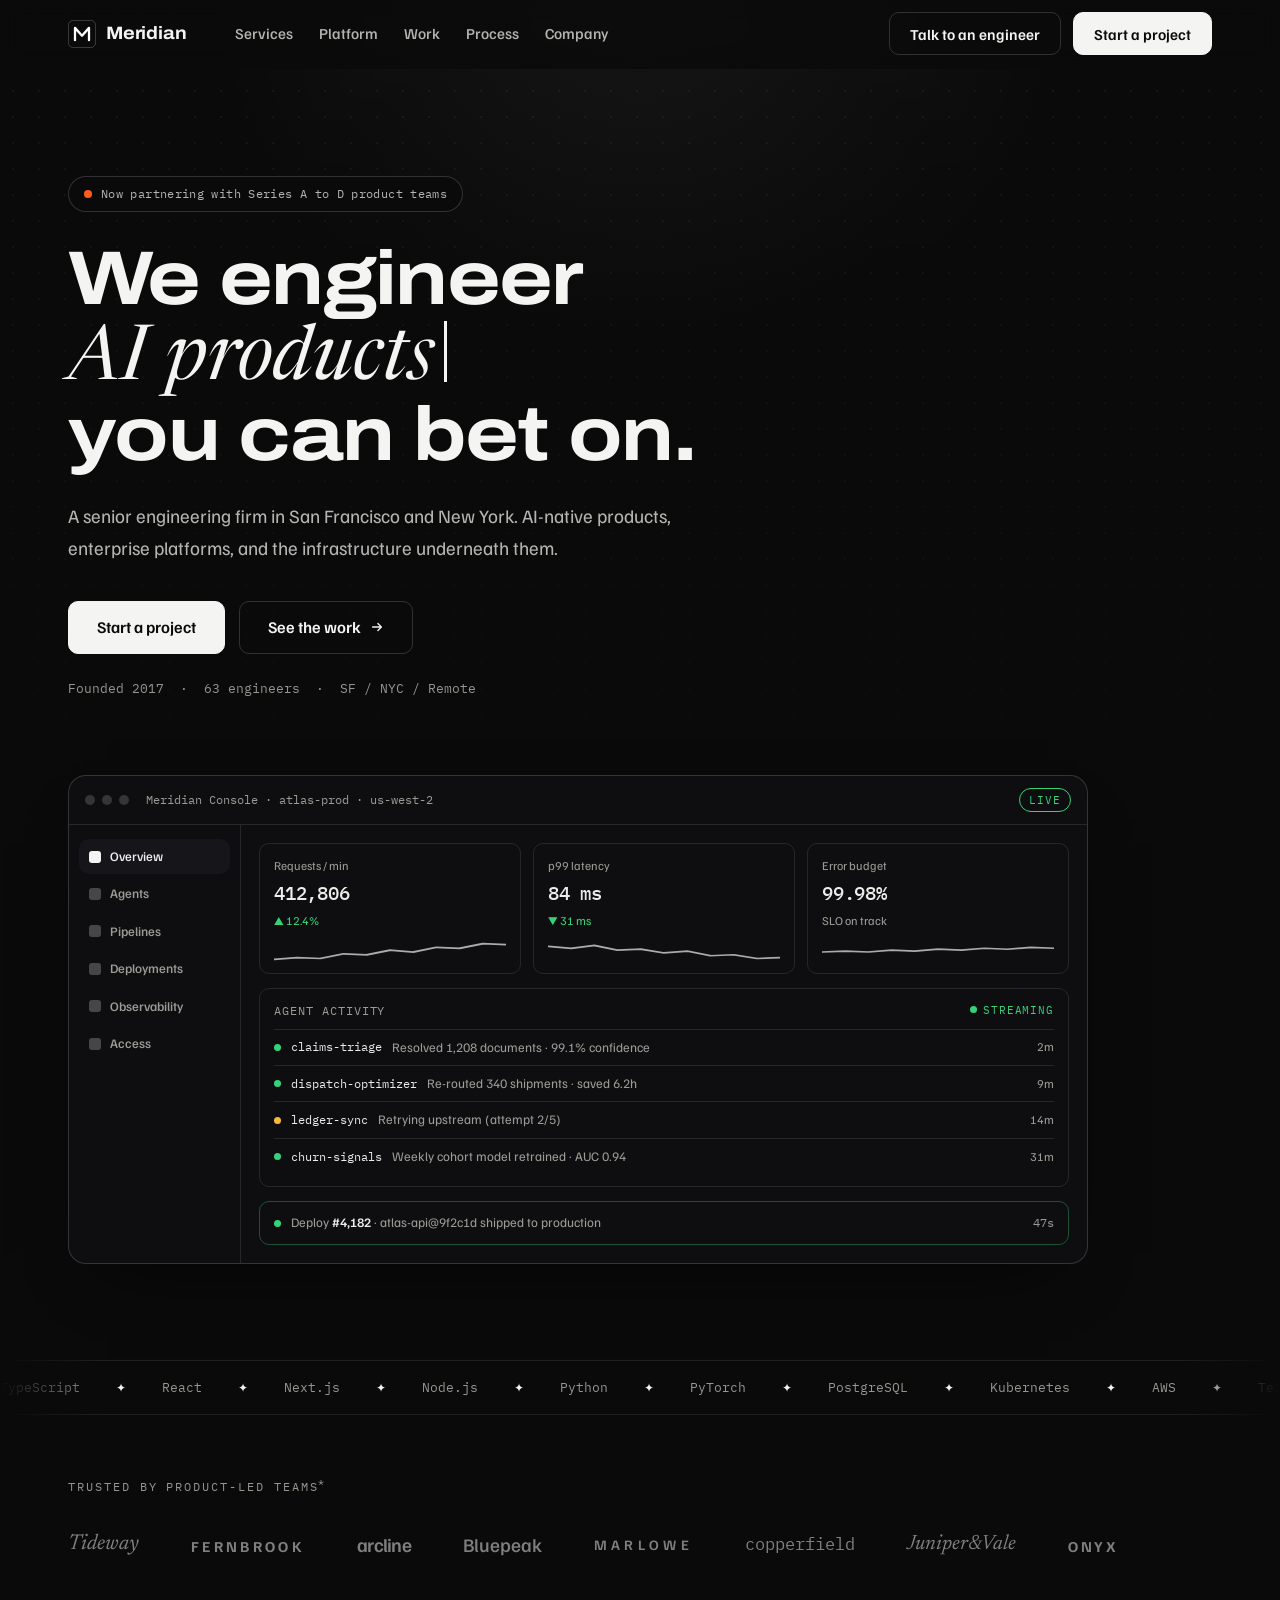
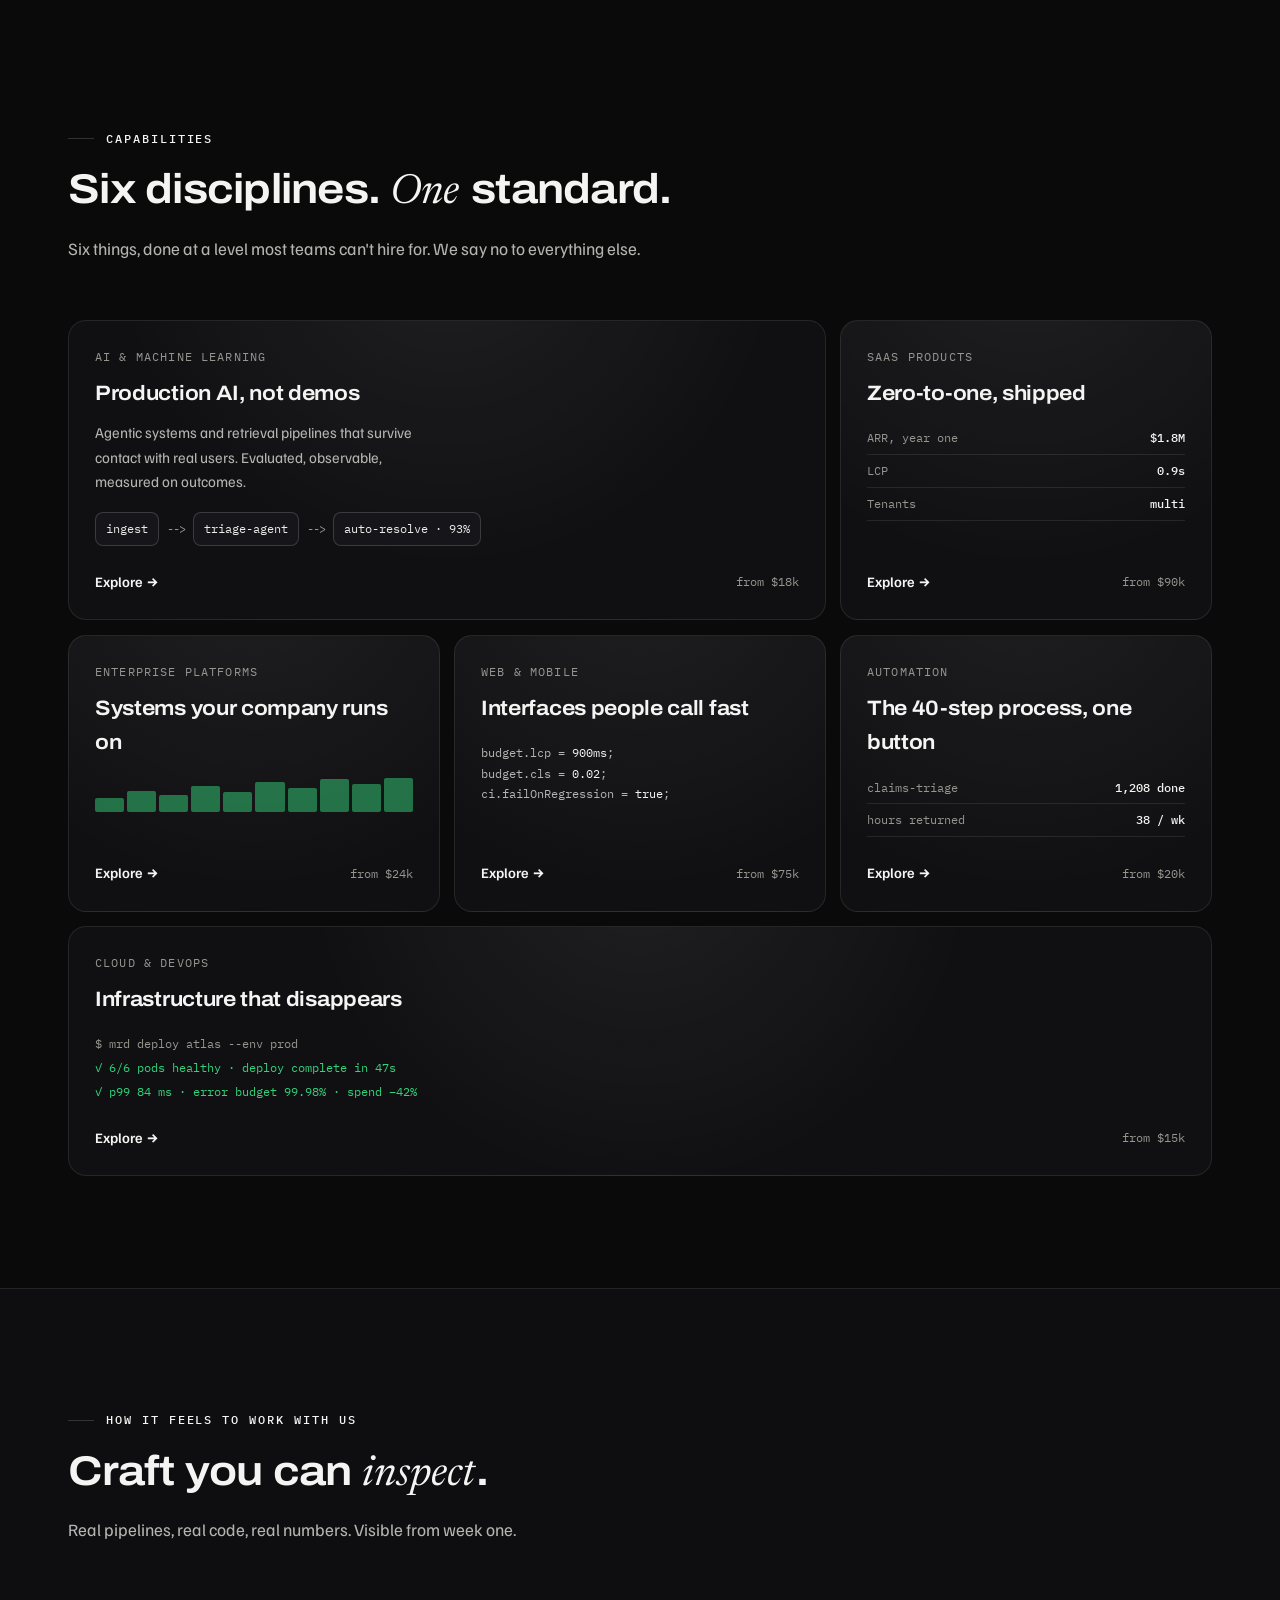
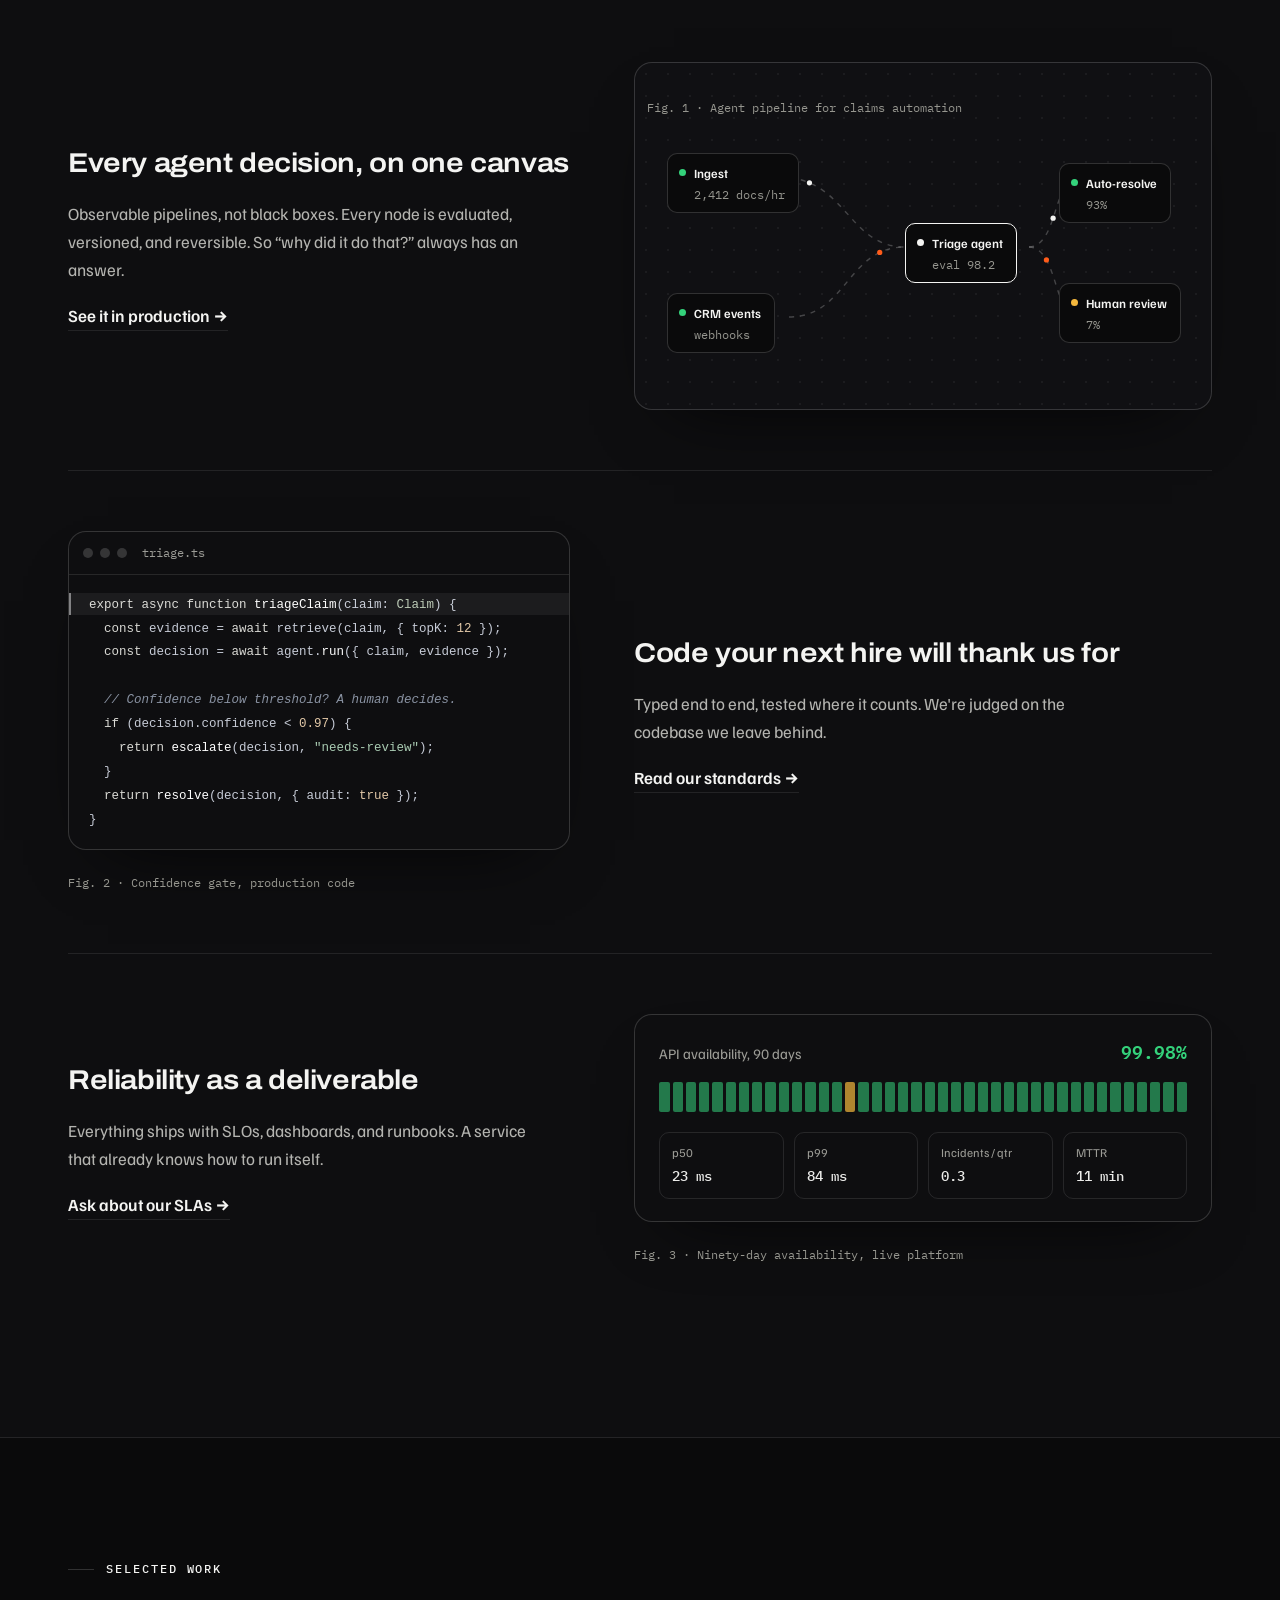
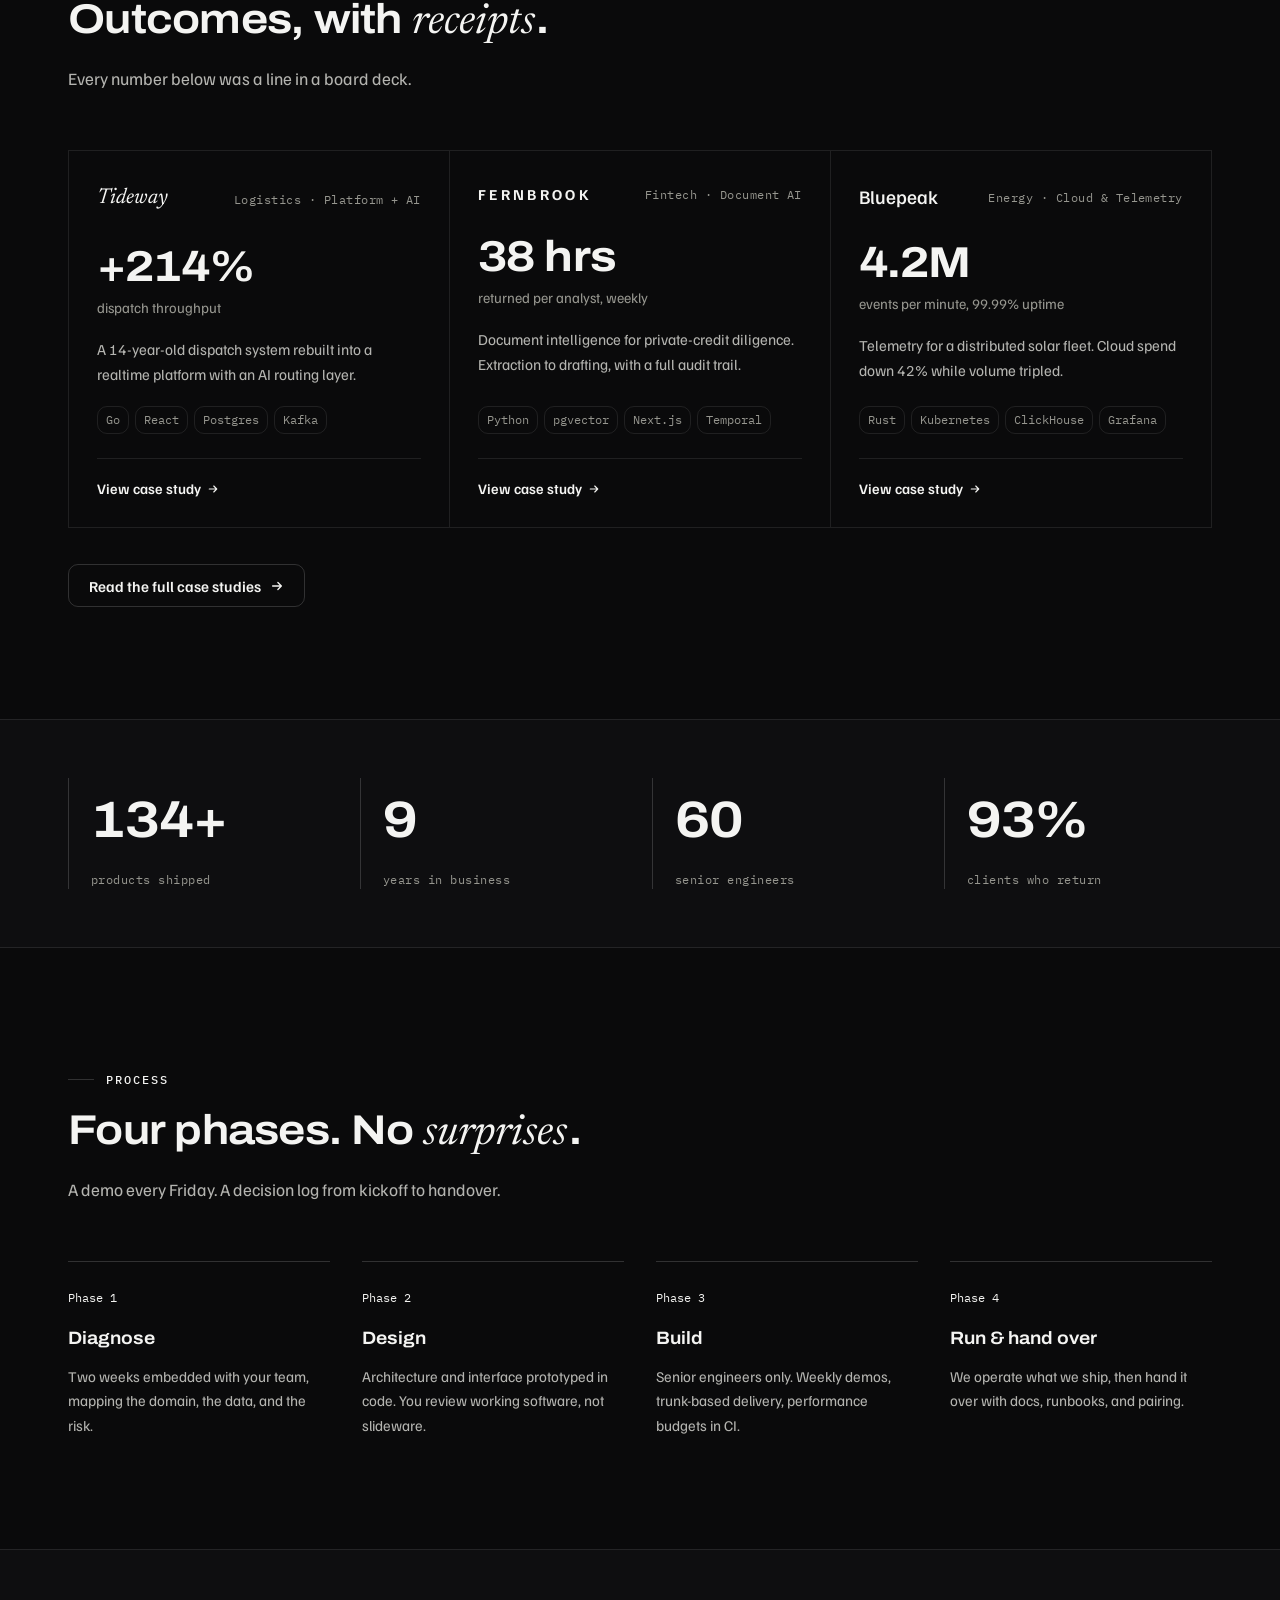
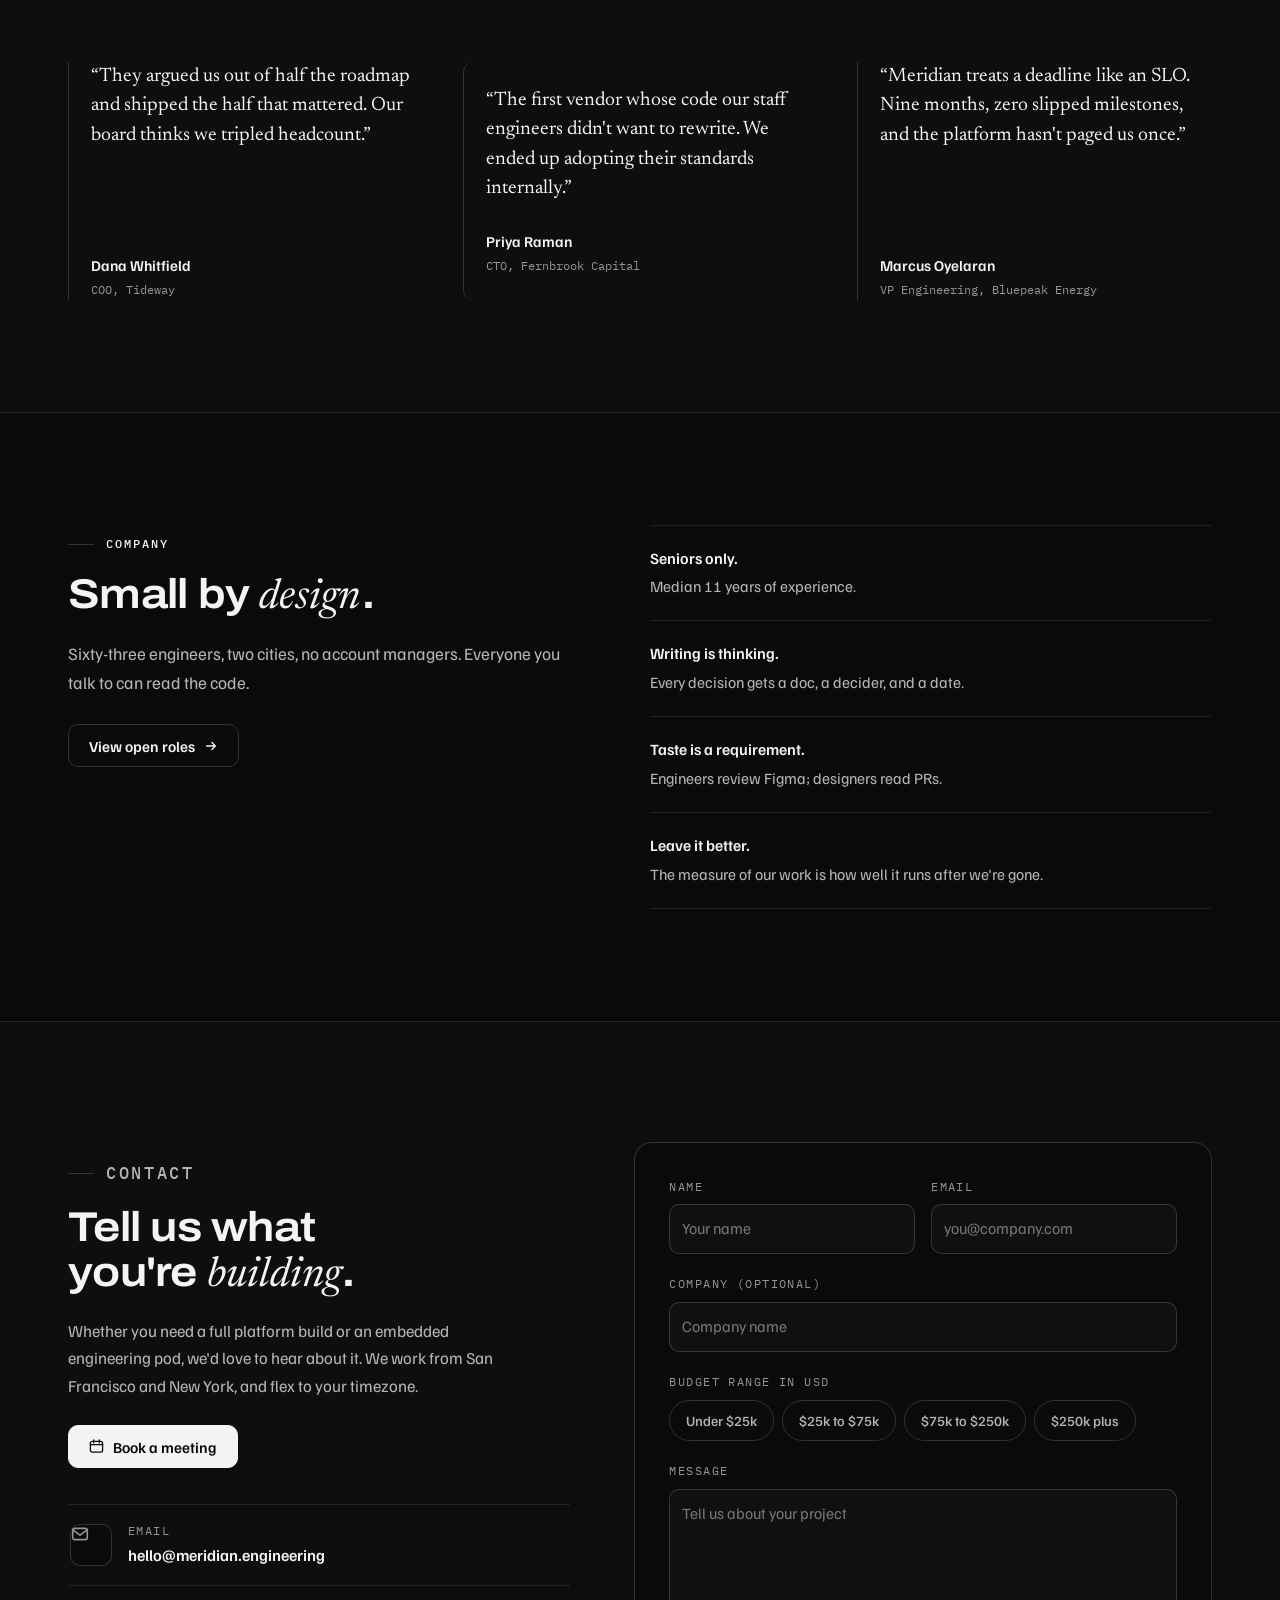
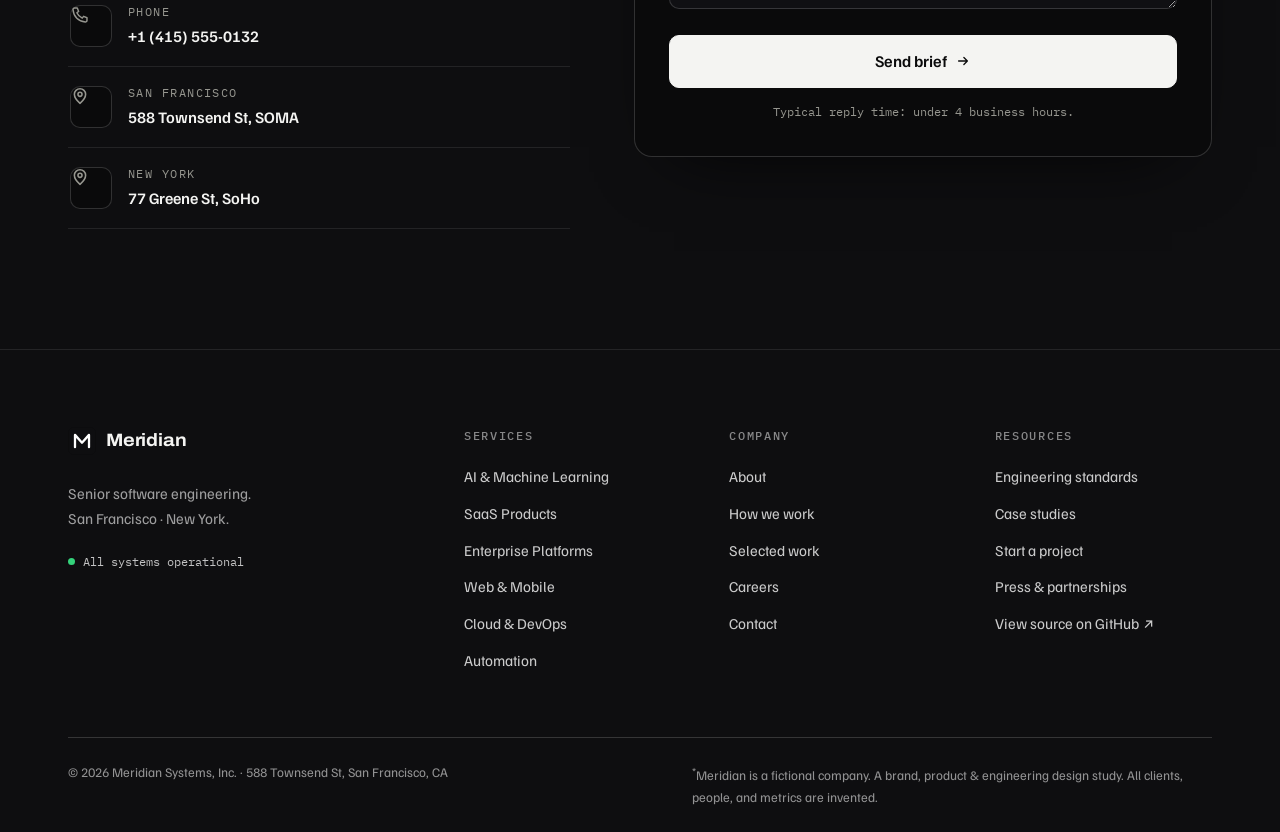
==== commit 766fefb3: "Noir motion redesign: monochrome, bento, Emil-grade physics Built with Emil Kowalski's design-engine" ====
--- a/index.html
+++ b/index.html
@@ -8,8 +8,8 @@
   <meta property="og:title" content="Meridian | Senior Software Engineering">
   <meta property="og:description" content="AI-native products, enterprise platforms, cloud and automation. Built with the craft of a product company, not an agency.">
   <meta property="og:type" content="website">
-  <meta name="theme-color" content="#f6f5f1">
-  <link rel="icon" href="data:image/svg+xml,%3Csvg xmlns='http://www.w3.org/2000/svg' viewBox='0 0 32 32'%3E%3Crect width='32' height='32' rx='4' fill='%23f6f5f1'/%3E%3Crect x='0.5' y='0.5' width='31' height='31' rx='3.5' fill='none' stroke='%23181a1f'/%3E%3Cpath d='M8 23V9l8 9 8-9v14' stroke='%232036c7' stroke-width='2.6' fill='none' stroke-linecap='round' stroke-linejoin='round'/%3E%3C/svg%3E">
+  <meta name="theme-color" content="#0a0a0b">
+  <link rel="icon" href="data:image/svg+xml,%3Csvg xmlns='http://www.w3.org/2000/svg' viewBox='0 0 32 32'%3E%3Crect width='32' height='32' rx='7' fill='%230a0a0b'/%3E%3Cpath d='M8 23V9l8 9 8-9v14' stroke='%23ffffff' stroke-width='2.6' fill='none' stroke-linecap='round' stroke-linejoin='round'/%3E%3C/svg%3E">
   <link rel="preconnect" href="https://fonts.googleapis.com">
   <link rel="preconnect" href="https://fonts.gstatic.com" crossorigin>
   <link href="https://fonts.googleapis.com/css2?family=Archivo:ital,wdth,wght@0,62..125,100..900;1,62..125,100..900&family=Familjen+Grotesk:ital,wght@0,400..700;1,400..700&family=Newsreader:ital,opsz,wght@1,6..72,400..500&family=IBM+Plex+Mono:wght@400;500&display=swap" rel="stylesheet">
@@ -29,7 +29,7 @@
           <path d="M8 23V9l8 9 8-9v14" stroke="url(#mg)" stroke-width="2.6" fill="none" stroke-linecap="round" stroke-linejoin="round"/>
           <defs>
             <linearGradient id="mg" x1="8" y1="9" x2="24" y2="23" gradientUnits="userSpaceOnUse">
-              <stop stop-color="#2036c7"/><stop offset="1" stop-color="#2036c7"/>
+              <stop stop-color="#ffffff"/><stop offset="1" stop-color="#ffffff"/>
             </linearGradient>
           </defs>
         </svg>
@@ -207,135 +207,65 @@
           <p class="section-sub">Six things, done at a level most teams can't hire for. We say no to everything else.</p>
         </div>
 
-        <div class="tabs" data-reveal>
-          <div class="tab-list" role="tablist" aria-label="Capabilities">
-            <button class="tab is-active" role="tab" aria-selected="true" aria-controls="panel-ai" id="tab-ai">AI &amp; Machine Learning</button>
-            <button class="tab" role="tab" aria-selected="false" aria-controls="panel-saas" id="tab-saas" tabindex="-1">SaaS Products</button>
-            <button class="tab" role="tab" aria-selected="false" aria-controls="panel-ent" id="tab-ent" tabindex="-1">Enterprise Platforms</button>
-            <button class="tab" role="tab" aria-selected="false" aria-controls="panel-mobile" id="tab-mobile" tabindex="-1">Web &amp; Mobile</button>
-            <button class="tab" role="tab" aria-selected="false" aria-controls="panel-cloud" id="tab-cloud" tabindex="-1">Cloud &amp; DevOps</button>
-            <button class="tab" role="tab" aria-selected="false" aria-controls="panel-auto" id="tab-auto" tabindex="-1">Automation</button>
-          </div>
-
-          <div class="tab-panel is-active" role="tabpanel" id="panel-ai" aria-labelledby="tab-ai">
-            <div class="panel-copy">
-              <h3>Production AI, not demos</h3>
-              <p>Agentic systems and retrieval pipelines that survive contact with real users. Evaluated, observable, measured on outcomes.</p>
-              <ul class="check-list">
-                <li>Agent orchestration with human-in-the-loop review</li>
-                <li>Retrieval &amp; document intelligence at enterprise scale</li>
-                <li>Eval harnesses, guardrails, and drift monitoring</li>
-                <li>Model routing across frontier and open-weight LLMs</li>
-              </ul>
-              <a class="text-link" href="service-ai.html">Explore AI & Machine Learning: pricing &amp; details →</a>
-            </div>
-            <div class="panel-spec">
-              <div class="spec-row"><span>Typical engagement</span><strong>8 to 16 weeks</strong></div>
-              <div class="spec-row"><span>Team shape</span><strong>2 ML + 2 platform</strong></div>
-              <div class="spec-row"><span>Recent outcome</span><strong>93% auto-resolution</strong></div>
-              <div class="spec-row"><span>Stack</span><strong>Python · PyTorch · Postgres/pgvector</strong></div>
-            </div>
-          </div>
-
-          <div class="tab-panel" role="tabpanel" id="panel-saas" aria-labelledby="tab-saas" hidden>
-            <div class="panel-copy">
-              <h3>Zero-to-one SaaS, shipped like a product company</h3>
-              <p>Multi-tenant SaaS from data model to billing to onboarding. Then a codebase your team owns comfortably.</p>
-              <ul class="check-list">
-                <li>Multi-tenant architecture &amp; usage-based billing</li>
-                <li>Design systems and accessible component libraries</li>
-                <li>Realtime collaboration and offline-first sync</li>
-                <li>Analytics, growth loops, and admin tooling</li>
-              </ul>
-              <a class="text-link" href="service-saas.html">Explore SaaS Products: pricing &amp; details →</a>
-            </div>
-            <div class="panel-spec">
-              <div class="spec-row"><span>Typical engagement</span><strong>12 to 24 weeks</strong></div>
-              <div class="spec-row"><span>Team shape</span><strong>1 design + 3 full-stack</strong></div>
-              <div class="spec-row"><span>Recent outcome</span><strong>0 → $1.8M ARR in yr 1</strong></div>
-              <div class="spec-row"><span>Stack</span><strong>TypeScript · React · Next.js · Postgres</strong></div>
-            </div>
-          </div>
-
-          <div class="tab-panel" role="tabpanel" id="panel-ent" aria-labelledby="tab-ent" hidden>
-            <div class="panel-copy">
-              <h3>Platforms that replace the spreadsheet empire</h3>
-              <p>Core systems for operations, finance, and logistics. Built for audit trails, permissions, and a decade of scale.</p>
-              <ul class="check-list">
-                <li>Domain modeling with the people who do the work</li>
-                <li>Legacy migration without the big-bang rewrite</li>
-                <li>Role-based access, audit logs, SSO/SCIM</li>
-                <li>Reporting layers your CFO signs off on</li>
-              </ul>
-              <a class="text-link" href="service-enterprise.html">Explore Enterprise Platforms: pricing &amp; details →</a>
-            </div>
-            <div class="panel-spec">
-              <div class="spec-row"><span>Typical engagement</span><strong>16 to 40 weeks</strong></div>
-              <div class="spec-row"><span>Team shape</span><strong>1 architect + 4 engineers</strong></div>
-              <div class="spec-row"><span>Recent outcome</span><strong>11 systems → 1 platform</strong></div>
-              <div class="spec-row"><span>Stack</span><strong>TypeScript · Go · Postgres · Kafka</strong></div>
-            </div>
-          </div>
-
-          <div class="tab-panel" role="tabpanel" id="panel-mobile" aria-labelledby="tab-mobile" hidden>
-            <div class="panel-copy">
-              <h3>Interfaces people describe as fast</h3>
-              <p>Web apps that hold 60fps and mobile apps that feel native because they are. Performance budgets live in CI.</p>
-              <ul class="check-list">
-                <li>React / Next.js applications with edge rendering</li>
-                <li>Native-quality iOS &amp; Android (Swift, Kotlin, Flutter)</li>
-                <li>Core Web Vitals enforced in CI, not audited later</li>
-                <li>WCAG 2.2 AA as the floor, not the stretch goal</li>
-              </ul>
-              <a class="text-link" href="service-mobile.html">Explore Web & Mobile: pricing &amp; details →</a>
-            </div>
-            <div class="panel-spec">
-              <div class="spec-row"><span>Typical engagement</span><strong>8 to 20 weeks</strong></div>
-              <div class="spec-row"><span>Team shape</span><strong>1 design + 2 to 3 engineers</strong></div>
-              <div class="spec-row"><span>Recent outcome</span><strong>LCP 3.8s → 0.9s</strong></div>
-              <div class="spec-row"><span>Stack</span><strong>Next.js · Swift · Kotlin · Flutter</strong></div>
-            </div>
-          </div>
-
-          <div class="tab-panel" role="tabpanel" id="panel-cloud" aria-labelledby="tab-cloud" hidden>
-            <div class="panel-copy">
-              <h3>Infrastructure that disappears</h3>
-              <p>Architecture, pipelines, and observability built so engineers ship on day one and the pager stays quiet.</p>
-              <ul class="check-list">
-                <li>AWS / GCP architecture &amp; Kubernetes done sparingly</li>
-                <li>IaC with Terraform. Reviewed like product code</li>
-                <li>SLOs, tracing, and incident response runbooks</li>
-                <li>Cloud spend reduction with zero reliability trade</li>
-              </ul>
-              <a class="text-link" href="service-cloud.html">Explore Cloud & DevOps: pricing &amp; details →</a>
-            </div>
-            <div class="panel-spec">
-              <div class="spec-row"><span>Typical engagement</span><strong>6 to 14 weeks</strong></div>
-              <div class="spec-row"><span>Team shape</span><strong>2 platform engineers</strong></div>
-              <div class="spec-row"><span>Recent outcome</span><strong>−42% cloud spend</strong></div>
-              <div class="spec-row"><span>Stack</span><strong>AWS · Terraform · Kubernetes · Grafana</strong></div>
-            </div>
-          </div>
-
-          <div class="tab-panel" role="tabpanel" id="panel-auto" aria-labelledby="tab-auto" hidden>
-            <div class="panel-copy">
-              <h3>Automation with an audit trail</h3>
-              <p>The 40-step manual process becomes a button. With approvals, rollbacks, and a log of every decision.</p>
-              <ul class="check-list">
-                <li>Durable workflow engines (Temporal-class reliability)</li>
-                <li>System-to-system integration across ERPs &amp; CRMs</li>
-                <li>Human approval gates where judgment matters</li>
-                <li>Back-office agents measured in hours returned</li>
-              </ul>
-              <a class="text-link" href="service-automation.html">Explore Automation: pricing &amp; details →</a>
-            </div>
-            <div class="panel-spec">
-              <div class="spec-row"><span>Typical engagement</span><strong>6 to 12 weeks</strong></div>
-              <div class="spec-row"><span>Team shape</span><strong>2 to 3 engineers</strong></div>
-              <div class="spec-row"><span>Recent outcome</span><strong>38 hrs/week returned</strong></div>
-              <div class="spec-row"><span>Stack</span><strong>Temporal · Node · Python · Postgres</strong></div>
-            </div>
-          </div>
+        <div class="bento" data-reveal>
+          <a class="bento-tile bento-wide" href="service-ai.html">
+            <span class="bento-kicker">AI &amp; Machine Learning</span>
+            <h3>Production AI, not demos</h3>
+            <p>Agentic systems and retrieval pipelines that survive contact with real users. Evaluated, observable, measured on outcomes.</p>
+            <div class="mini mini-flow" aria-hidden="true">
+              <span class="mini-node">ingest</span><span class="mini-arrow">--&gt;</span>
+              <span class="mini-node">triage-agent</span><span class="mini-arrow">--&gt;</span>
+              <span class="mini-node">auto-resolve · 93%</span>
+            </div>
+            <span class="bento-cta">Explore →<span class="bento-price">from $18k</span></span>
+          </a>
+          <a class="bento-tile" href="service-saas.html">
+            <span class="bento-kicker">SaaS Products</span>
+            <h3>Zero-to-one, shipped</h3>
+            <div class="mini mini-rows" aria-hidden="true">
+              <div class="mini-row"><span>ARR, year one</span><strong>$1.8M</strong></div>
+              <div class="mini-row"><span>LCP</span><strong>0.9s</strong></div>
+              <div class="mini-row"><span>Tenants</span><strong>multi</strong></div>
+            </div>
+            <span class="bento-cta">Explore →<span class="bento-price">from $90k</span></span>
+          </a>
+          <a class="bento-tile" href="service-enterprise.html">
+            <span class="bento-kicker">Enterprise Platforms</span>
+            <h3>Systems your company runs on</h3>
+            <div class="mini mini-bars" aria-hidden="true">
+              <span style="height:40%"></span><span style="height:62%"></span><span style="height:48%"></span><span style="height:74%"></span><span style="height:58%"></span><span style="height:86%"></span><span style="height:70%"></span><span style="height:96%"></span><span style="height:80%"></span><span style="height:100%"></span>
+            </div>
+            <span class="bento-cta">Explore →<span class="bento-price">from $24k</span></span>
+          </a>
+          <a class="bento-tile" href="service-mobile.html">
+            <span class="bento-kicker">Web &amp; Mobile</span>
+            <h3>Interfaces people call fast</h3>
+            <div class="mini mini-code" aria-hidden="true">
+              budget.lcp = <em>900ms</em>;<br>
+              budget.cls = <em>0.02</em>;<br>
+              ci.failOnRegression = <em>true</em>;
+            </div>
+            <span class="bento-cta">Explore →<span class="bento-price">from $75k</span></span>
+          </a>
+          <a class="bento-tile" href="service-automation.html">
+            <span class="bento-kicker">Automation</span>
+            <h3>The 40-step process, one button</h3>
+            <div class="mini mini-rows" aria-hidden="true">
+              <div class="mini-row"><span>claims-triage</span><strong>1,208 done</strong></div>
+              <div class="mini-row"><span>hours returned</span><strong>38 / wk</strong></div>
+            </div>
+            <span class="bento-cta">Explore →<span class="bento-price">from $20k</span></span>
+          </a>
+          <a class="bento-tile bento-full" href="service-cloud.html">
+            <span class="bento-kicker">Cloud &amp; DevOps</span>
+            <h3>Infrastructure that disappears</h3>
+            <div class="mini mini-term" aria-hidden="true">
+              <span>$ mrd deploy atlas --env prod</span>
+              <span class="t-ok">✓ 6/6 pods healthy · deploy complete in 47s</span>
+              <span class="t-ok">✓ p99 84 ms · error budget 99.98% · spend −42%</span>
+            </div>
+            <span class="bento-cta">Explore →<span class="bento-price">from $15k</span></span>
+          </a>
         </div>
       </div>
     </section>
@@ -646,7 +576,7 @@
             <svg class="brand-mark" viewBox="0 0 32 32" aria-hidden="true">
               <rect x="0.5" y="0.5" width="31" height="31" rx="5.5" fill="none" stroke="currentColor" stroke-opacity="0.35"/>
               <path d="M8 23V9l8 9 8-9v14" stroke="url(#mg2)" stroke-width="2.6" fill="none" stroke-linecap="round" stroke-linejoin="round"/>
-              <defs><linearGradient id="mg2" x1="8" y1="9" x2="24" y2="23" gradientUnits="userSpaceOnUse"><stop stop-color="#8fb0ff"/><stop offset="1" stop-color="#8fb0ff"/></linearGradient></defs>
+              <defs><linearGradient id="mg2" x1="8" y1="9" x2="24" y2="23" gradientUnits="userSpaceOnUse"><stop stop-color="#ffffff"/><stop offset="1" stop-color="#ffffff"/></linearGradient></defs>
             </svg>
             <span class="brand-name">Meridian</span>
           </a>
--- a/css/styles.css
+++ b/css/styles.css
@@ -1,38 +1,38 @@
 /* ============================================================
-   Meridian — impeccable redesign
-   "The engineering house journal."
-   Ground: paper. Ink does the structure, cobalt is the one
-   working color, and the only dark surfaces are the product
-   screens themselves, floating on the page like printed plates.
-   System: see DESIGN.md. Contract: npx impeccable detect ≈ 0.
+   Meridian — noir motion redesign
+   Monochrome near-black, huge display type, live component
+   bento, and Emil Kowalski-grade motion physics: strong
+   ease-out curves, press states, blur-masked reveals, stagger.
+   Signal orange appears only on live indicators.
    ============================================================ */
 
 :root {
-  --paper: #f6f5f1;
-  --paper-2: #edebe4;
-  --ink: #181a1f;
-  --ink-2: #3f444e;
-  --ink-3: #565d6b;
-  --rule: rgba(24, 26, 31, 0.14);
-  --rule-strong: rgba(24, 26, 31, 0.32);
-  --cobalt: #2036c7;
-  --cobalt-soft: rgba(32, 54, 199, 0.16);
-  --screen: #14161c;
-  --screen-2: #1b1e26;
-  --screen-rule: rgba(246, 245, 241, 0.12);
-  --screen-text: #e9eaee;
-  --screen-muted: #9ba3b2;
-  --ok: #16794a;
-  --ok-screen: #4ade80;
-  --warn-screen: #fbbf24;
-  --radius: 3px;
-  --radius-lg: 6px;
+  --bg: #0a0a0b;
+  --bg-2: #0e0e10;
+  --card: #101013;
+  --border: rgba(255, 255, 255, 0.09);
+  --border-strong: rgba(255, 255, 255, 0.16);
+  --text: #f4f4f2;
+  --text-2: #b4b4b0;
+  --text-3: #96968f;
+  --signal: #ff5c1a;
+  --ok: #34d27b;
+  --warn: #f5b83d;
+  --screen: #0e0e10;
+  --screen-2: #16161a;
+  --screen-rule: rgba(255, 255, 255, 0.1);
+  --screen-text: #ececea;
+  --screen-muted: #9c9c96;
+  --radius: 10px;
+  --radius-lg: 18px;
   --font-display: "Archivo", "Helvetica Neue", Arial, sans-serif;
   --font-ui: "Familjen Grotesk", "Helvetica Neue", Arial, sans-serif;
   --font-serif: "Newsreader", Georgia, serif;
   --font-mono: "IBM Plex Mono", ui-monospace, "SF Mono", Menlo, monospace;
   --container: 1200px;
-  --ease: cubic-bezier(0.22, 1, 0.36, 1);
+  --ease-out: cubic-bezier(0.23, 1, 0.32, 1);
+  --ease-in-out: cubic-bezier(0.77, 0, 0.175, 1);
+  --ease: cubic-bezier(0.23, 1, 0.32, 1);
 }
 
 *, *::before, *::after { box-sizing: border-box; }
@@ -44,8 +44,8 @@
 
 body {
   margin: 0;
-  background: var(--paper);
-  color: var(--ink-2);
+  background: var(--bg);
+  color: var(--text-2);
   font-family: var(--font-ui);
   font-size: 17px;
   line-height: 1.65;
@@ -59,7 +59,7 @@
 img, svg { display: block; max-width: 100%; }
 button { font: inherit; color: inherit; background: none; border: 0; cursor: pointer; }
 
-::selection { background: var(--cobalt); color: var(--paper); }
+::selection { background: var(--text); color: #0a0a0b; }
 
 .container {
   width: 100%;
@@ -73,8 +73,8 @@
   left: 16px; top: -48px;
   z-index: 100;
   padding: 10px 16px;
-  background: var(--ink);
-  color: var(--paper);
+  background: var(--text);
+  color: #0a0a0b;
   border-radius: var(--radius);
   transition: top 0.2s var(--ease);
 }
@@ -90,7 +90,7 @@
   font-stretch: 118%;
   line-height: 0.98;
   letter-spacing: -0.022em;
-  color: var(--ink);
+  color: var(--text);
   text-wrap: balance;
 }
 .display-sm {
@@ -101,7 +101,7 @@
   font-stretch: 115%;
   line-height: 1.04;
   letter-spacing: -0.02em;
-  color: var(--ink);
+  color: var(--text);
 }
 .h2 {
   font-family: var(--font-display);
@@ -111,7 +111,7 @@
   font-stretch: 112%;
   line-height: 1.08;
   letter-spacing: -0.018em;
-  color: var(--ink);
+  color: var(--text);
   text-wrap: balance;
 }
 .accent-serif {
@@ -120,7 +120,7 @@
   font-weight: 400;
   font-stretch: 100%;
   letter-spacing: 0;
-  color: var(--cobalt);
+  color: var(--text);
   padding-right: 0.04em;
 }
 .eyebrow {
@@ -132,18 +132,18 @@
   font-weight: 500;
   letter-spacing: 0.16em;
   text-transform: uppercase;
-  color: var(--cobalt);
+  color: var(--text);
   margin-bottom: 18px;
 }
 .eyebrow::before {
   content: "";
   width: 26px;
   height: 1px;
-  background: var(--rule-strong);
+  background: var(--border-strong);
   flex-shrink: 0;
 }
 .section-sub {
-  color: var(--ink-2);
+  color: var(--text-2);
   font-size: 1.08rem;
   max-width: 34em;
   margin-top: 18px;
@@ -167,26 +167,26 @@
 }
 .btn-lg { padding: 14px 28px; font-size: 1.02rem; }
 .btn-primary {
-  background: var(--ink);
-  color: var(--paper);
-  border-color: var(--ink);
+  background: var(--text);
+  color: #0a0a0b;
+  border-color: var(--text);
 }
 .btn-primary:hover {
-  background: var(--cobalt);
-  border-color: var(--cobalt);
+  background: var(--text);
+  border-color: var(--text);
   transform: translateY(-1px);
 }
 .btn-ghost {
-  border-color: var(--rule-strong);
-  color: var(--ink);
+  border-color: var(--border-strong);
+  color: var(--text);
   background: transparent;
 }
 .btn-ghost:hover {
-  border-color: var(--ink);
+  border-color: var(--text);
   transform: translateY(-1px);
 }
 .btn:focus-visible, .tab:focus-visible, a:focus-visible, .chip:focus-visible {
-  outline: 2px solid var(--cobalt);
+  outline: 2px solid rgba(255,255,255,0.7);
   outline-offset: 3px;
 }
 
@@ -194,11 +194,11 @@
   display: inline-block;
   margin-top: 18px;
   font-weight: 600;
-  color: var(--cobalt);
-  border-bottom: 1px solid var(--cobalt-soft);
+  color: var(--text);
+  border-bottom: 1px solid var(--border);
   transition: border-color 0.15s ease;
 }
-.text-link:hover { border-bottom-color: var(--cobalt); }
+.text-link:hover { border-bottom-color: var(--text); }
 
 /* ---------- nav ---------- */
 
@@ -206,13 +206,13 @@
   position: fixed;
   inset: 0 0 auto 0;
   z-index: 50;
-  background: rgba(246, 245, 241, 0.88);
+  background: rgba(10, 10, 11, 0.8);
   -webkit-backdrop-filter: blur(10px);
   backdrop-filter: blur(10px);
   border-bottom: 1px solid transparent;
   transition: border-color 0.25s ease;
 }
-.nav.is-scrolled { border-bottom-color: var(--rule); }
+.nav.is-scrolled { border-bottom-color: var(--border); }
 .nav-inner {
   max-width: var(--container);
   margin: 0 auto;
@@ -230,7 +230,7 @@
   font-weight: 700;
   font-stretch: 110%;
   letter-spacing: -0.01em;
-  color: var(--ink);
+  color: var(--text);
 }
 .nav-links {
   display: flex;
@@ -241,15 +241,15 @@
   padding: 6px 0;
   font-size: 0.95rem;
   font-weight: 500;
-  color: var(--ink-2);
+  color: var(--text-2);
   border-bottom: 2px solid transparent;
   transition: color 0.15s ease, border-color 0.15s ease;
 }
-.nav-links a:hover { color: var(--ink); }
+.nav-links a:hover { color: var(--text); }
 .nav-links a.is-active,
 .nav-links a[aria-current="page"] {
-  color: var(--ink);
-  border-bottom-color: var(--cobalt);
+  color: var(--text);
+  border-bottom-color: var(--text);
 }
 .nav-actions {
   margin-left: auto;
@@ -269,7 +269,7 @@
 .nav-toggle span {
   display: block;
   height: 2px;
-  background: var(--ink);
+  background: var(--text);
   transition: transform 0.25s var(--ease), opacity 0.2s ease;
 }
 .nav-toggle[aria-expanded="true"] span:first-child { transform: translateY(3.5px) rotate(45deg); }
@@ -280,15 +280,15 @@
   flex-direction: column;
   gap: 4px;
   padding: 12px 28px 26px;
-  background: var(--paper);
-  border-bottom: 1px solid var(--rule);
+  background: var(--bg);
+  border-bottom: 1px solid var(--border);
 }
 .mobile-menu a:not(.btn) {
   padding: 13px 4px;
   font-size: 1.05rem;
   font-weight: 500;
-  color: var(--ink-2);
-  border-bottom: 1px solid var(--rule);
+  color: var(--text-2);
+  border-bottom: 1px solid var(--border);
 }
 .mobile-menu .btn { margin-top: 18px; justify-content: center; }
 .mobile-menu.is-open { display: flex; }
@@ -304,11 +304,10 @@
   position: absolute;
   inset: 0;
   pointer-events: none;
-  background-image:
-    linear-gradient(var(--rule) 1px, transparent 1px),
-    linear-gradient(90deg, var(--rule) 1px, transparent 1px);
-  background-size: 72px 72px;
-  opacity: 0.4;
+  background:
+    radial-gradient(52% 42% at 50% 0%, rgba(255, 255, 255, 0.055), transparent 70%),
+    radial-gradient(rgba(255, 255, 255, 0.05) 1px, transparent 1px);
+  background-size: 100% 100%, 26px 26px;
   mask-image: linear-gradient(to bottom, black 0%, transparent 72%);
   -webkit-mask-image: linear-gradient(to bottom, black 0%, transparent 72%);
 }
@@ -323,24 +322,24 @@
   gap: 9px;
   padding: 7px 15px;
   margin-bottom: 30px;
-  border: 1px solid var(--rule-strong);
+  border: 1px solid var(--border-strong);
   border-radius: 999px;
   font-family: var(--font-mono);
   font-size: 0.76rem;
   letter-spacing: 0.03em;
-  color: var(--ink-2);
-  background: var(--paper);
+  color: var(--text-2);
+  background: var(--bg);
 }
 .pill-dot {
   width: 8px; height: 8px;
   border-radius: 50%;
-  background: var(--cobalt);
+  background: var(--signal);
 }
 .hero-sub {
   margin: 28px 0 0;
   max-width: 33em;
   font-size: 1.18rem;
-  color: var(--ink-2);
+  color: var(--text-2);
 }
 .hero-cta {
   display: flex;
@@ -352,7 +351,7 @@
   margin-top: 24px;
   font-family: var(--font-mono);
   font-size: 0.8rem;
-  color: var(--ink-3);
+  color: var(--text-3);
 }
 
 /* typewriter */
@@ -363,12 +362,12 @@
   height: 0.8em;
   margin-left: 0.1em;
   vertical-align: -0.04em;
-  background: var(--cobalt);
+  background: var(--text);
   animation: blink 1.1s steps(1) infinite;
 }
 @keyframes blink { 50% { opacity: 0; } }
 
-/* ---------- console: a dark plate on paper ---------- */
+/* ---------- console plate ---------- */
 
 .console-wrap {
   position: relative;
@@ -378,11 +377,11 @@
 .console-glow { display: none; }
 .console {
   position: relative;
-  border: 1px solid var(--ink);
+  border: 1px solid var(--border-strong);
   border-radius: var(--radius-lg);
   background: var(--screen);
   color: var(--screen-text);
-  box-shadow: 12px 12px 0 var(--cobalt-soft);
+  box-shadow: 0 30px 70px -40px rgba(0, 0, 0, 0.9);
   overflow: hidden;
   font-size: 13px;
 }
@@ -396,7 +395,7 @@
 .tl-dot {
   width: 10px; height: 10px;
   border-radius: 50%;
-  background: rgba(246, 245, 241, 0.18);
+  background: rgba(255, 255, 255, 0.16);
 }
 .console-title {
   margin-left: 10px;
@@ -410,9 +409,9 @@
 .console-env {
   margin-left: auto;
   padding: 2px 9px;
-  border: 1px solid var(--ok-screen);
+  border: 1px solid var(--ok);
   border-radius: 999px;
-  color: var(--ok-screen);
+  color: var(--ok);
   font-family: var(--font-mono);
   font-size: 11px;
   letter-spacing: 0.1em;
@@ -446,7 +445,7 @@
   background: currentColor;
   opacity: 0.4;
 }
-.cs-item.is-active .cs-ico { background: #8fb0ff; opacity: 1; }
+.cs-item.is-active .cs-ico { background: var(--text); opacity: 1; }
 
 .console-main {
   flex: 1;
@@ -479,13 +478,13 @@
   color: var(--screen-text);
 }
 .metric-delta { font-size: 12px; color: var(--screen-muted); }
-.metric-delta.up { color: var(--ok-screen); }
-@keyframes tickFlash { from { color: #93c5fd; } }
+.metric-delta.up { color: var(--ok); }
+@keyframes tickFlash { from { color: #ffffff; } }
 .metric-value.is-tick { animation: tickFlash 0.6s ease-out; }
 .spark { width: 100%; height: 26px; margin-top: 6px; }
 .spark path {
   fill: none;
-  stroke: #7fa0ff;
+  stroke: rgba(255,255,255,0.65);
   stroke-width: 1.8;
   stroke-linecap: round;
 }
@@ -510,7 +509,7 @@
   gap: 6px;
   font-size: 11px;
   letter-spacing: 0.08em;
-  color: var(--ok-screen);
+  color: var(--ok);
 }
 .feed-row {
   display: flex;
@@ -537,8 +536,8 @@
 .feed-time { margin-left: auto; color: var(--screen-muted); font-size: 12px; flex-shrink: 0; }
 
 .dot { width: 7px; height: 7px; border-radius: 50%; flex-shrink: 0; }
-.dot.ok { background: var(--ok-screen); }
-.dot.warn { background: var(--warn-screen); }
+.dot.ok { background: var(--ok); }
+.dot.warn { background: var(--warn); }
 .dot.pulse { animation: pulse 2.4s ease-in-out infinite; }
 @keyframes pulse { 50% { opacity: 0.45; } }
 
@@ -547,7 +546,7 @@
   align-items: center;
   gap: 10px;
   padding: 10px 14px;
-  border: 1px solid rgba(74, 222, 128, 0.35);
+  border: 1px solid rgba(52, 210, 123, 0.35);
   border-radius: var(--radius);
   color: var(--screen-muted);
 }
@@ -559,8 +558,8 @@
 .marquee {
   overflow: hidden;
   padding: 16px 0;
-  border-top: 1px solid var(--rule);
-  border-bottom: 1px solid var(--rule);
+  border-top: 1px solid var(--border);
+  border-bottom: 1px solid var(--border);
   mask-image: linear-gradient(to right, transparent, black 8%, black 92%, transparent);
   -webkit-mask-image: linear-gradient(to right, transparent, black 8%, black 92%, transparent);
 }
@@ -576,10 +575,10 @@
 .mq-item {
   font-family: var(--font-mono);
   font-size: 0.82rem;
-  color: var(--ink-3);
+  color: var(--text-3);
   white-space: nowrap;
 }
-.mq-sep { color: var(--cobalt); font-size: 0.75rem; }
+.mq-sep { color: var(--text); font-size: 0.75rem; }
 
 .logos { padding: 60px 0 44px; }
 .logos-label {
@@ -587,7 +586,7 @@
   font-size: 0.76rem;
   letter-spacing: 0.16em;
   text-transform: uppercase;
-  color: var(--ink-3);
+  color: var(--text-3);
   margin-bottom: 30px;
 }
 .logos-row {
@@ -596,7 +595,7 @@
   align-items: center;
   gap: 22px 52px;
 }
-.logo-mark { color: var(--ink); opacity: 0.5; transition: opacity 0.2s ease; white-space: nowrap; }
+.logo-mark { color: var(--text); opacity: 0.5; transition: opacity 0.2s ease; white-space: nowrap; }
 .logo-mark:hover { opacity: 0.85; }
 .lm-1 { font-family: var(--font-serif); font-style: italic; font-size: 1.35rem; }
 .lm-2 { font-weight: 700; letter-spacing: 0.22em; font-size: 0.95rem; }
@@ -612,9 +611,9 @@
 section[id] { scroll-margin-top: 88px; }
 .section { padding: 112px 0; }
 .section-alt {
-  background: var(--paper-2);
-  border-top: 1px solid var(--rule);
-  border-bottom: 1px solid var(--rule);
+  background: var(--bg-2);
+  border-top: 1px solid var(--border);
+  border-bottom: 1px solid var(--border);
 }
 .section-head { max-width: 680px; margin-bottom: 58px; }
 
@@ -624,22 +623,22 @@
   display: flex;
   flex-wrap: wrap;
   gap: 26px;
-  border-bottom: 1px solid var(--rule);
+  border-bottom: 1px solid var(--border);
 }
 .tab {
   padding: 10px 2px 14px;
   margin-bottom: -1px;
   font-size: 0.95rem;
   font-weight: 500;
-  color: var(--ink-3);
+  color: var(--text-3);
   border-bottom: 2px solid transparent;
   transition: color 0.15s ease, border-color 0.15s ease;
   white-space: nowrap;
 }
-.tab:hover { color: var(--ink); }
+.tab:hover { color: var(--text); }
 .tab.is-active {
-  color: var(--ink);
-  border-bottom-color: var(--cobalt);
+  color: var(--text);
+  border-bottom-color: var(--text);
 }
 .tab-panel {
   display: none;
@@ -654,23 +653,23 @@
   font-weight: 650;
   font-stretch: 110%;
   letter-spacing: -0.015em;
-  color: var(--ink);
+  color: var(--text);
   margin-bottom: 14px;
 }
-.panel-copy p { color: var(--ink-2); max-width: 30em; }
+.panel-copy p { color: var(--text-2); max-width: 30em; }
 .check-list { margin-top: 24px; display: grid; gap: 13px; }
 .check-list li {
   position: relative;
   padding-left: 30px;
-  color: var(--ink-2);
-}
-.check-list li strong { color: var(--ink); }
+  color: var(--text-2);
+}
+.check-list li strong { color: var(--text); }
 .check-list li::before {
   content: "";
   position: absolute;
   left: 0; top: 0.42em;
   width: 14px; height: 14px;
-  border: 1px solid var(--cobalt);
+  border: 1px solid var(--border-strong);
   border-radius: 50%;
 }
 .check-list li::after {
@@ -678,12 +677,12 @@
   position: absolute;
   left: 4px; top: calc(0.42em + 4px);
   width: 7px; height: 3.5px;
-  border-left: 1.6px solid var(--cobalt);
-  border-bottom: 1.6px solid var(--cobalt);
+  border-left: 1.6px solid var(--text-2);
+  border-bottom: 1.6px solid var(--text-2);
   transform: rotate(-48deg);
 }
 .panel-spec {
-  border-top: 2px solid var(--ink);
+  border-top: 1px solid var(--border-strong);
   padding: 4px 0 0;
 }
 .spec-row {
@@ -692,11 +691,11 @@
   align-items: baseline;
   gap: 18px;
   padding: 15px 2px;
-  border-bottom: 1px solid var(--rule);
+  border-bottom: 1px solid var(--border);
   font-size: 0.94rem;
 }
-.spec-row span { color: var(--ink-3); flex-shrink: 0; }
-.spec-row strong { font-weight: 600; color: var(--ink); text-align: right; }
+.spec-row span { color: var(--text-3); flex-shrink: 0; }
+.spec-row strong { font-weight: 600; color: var(--text); text-align: right; }
 
 /* ---------- vignettes & plates ---------- */
 
@@ -707,7 +706,7 @@
   align-items: center;
   padding: 60px 0;
 }
-.vignette + .vignette { border-top: 1px solid var(--rule); }
+.vignette + .vignette { border-top: 1px solid var(--border); }
 .vignette-copy, .vignette-visual { min-width: 0; }
 .vignette-flip .vignette-copy { order: 2; }
 .vignette-flip .vignette-visual { order: 1; }
@@ -717,21 +716,19 @@
   font-weight: 650;
   font-stretch: 110%;
   letter-spacing: -0.015em;
-  color: var(--ink);
+  color: var(--text);
   margin-bottom: 14px;
 }
-.vignette-copy p { color: var(--ink-2); max-width: 28em; }
-
-/* pipeline canvas: an engineering drawing on paper */
+.vignette-copy p { color: var(--text-2); max-width: 28em; }
+
+/* pipeline canvas */
 .canvas-card {
-  border: 1px solid var(--rule-strong);
+  border: 1px solid var(--border-strong);
   border-radius: var(--radius-lg);
   background:
-    linear-gradient(var(--rule) 1px, transparent 1px),
-    linear-gradient(90deg, var(--rule) 1px, transparent 1px),
-    #fdfdfb;
-  background-size: 24px 24px, 24px 24px, 100% 100%;
-  box-shadow: 12px 12px 0 var(--cobalt-soft);
+    radial-gradient(rgba(255,255,255,0.05) 1px, transparent 1px) 0 0 / 22px 22px,
+    var(--card);
+  box-shadow: 0 30px 70px -40px rgba(0, 0, 0, 0.9);
   padding: 12px;
   overflow-x: auto;
   overflow-y: hidden;
@@ -740,15 +737,15 @@
 .canvas-lines { position: absolute; left: 20px; top: 20px; width: 520px; height: 260px; }
 .canvas-lines .flow {
   fill: none;
-  stroke: var(--cobalt);
+  stroke: rgba(255,255,255,0.4);
   stroke-width: 1.4;
   stroke-dasharray: 5 6;
   opacity: 0.55;
   animation: flow 1.6s linear infinite;
 }
 @keyframes flow { to { stroke-dashoffset: -11; } }
-.pkt { fill: var(--cobalt); }
-.pkt.v { fill: var(--ink); }
+.pkt { fill: var(--text); }
+.pkt.v { fill: var(--signal); }
 .node {
   position: absolute;
   left: var(--x); top: var(--y);
@@ -756,27 +753,27 @@
   flex-direction: column;
   gap: 1px;
   padding: 9px 13px 8px 26px;
-  border: 1px solid var(--rule-strong);
+  border: 1px solid var(--border-strong);
   border-radius: var(--radius);
-  background: var(--paper);
+  background: var(--bg);
   font-size: 12.5px;
   font-weight: 600;
-  color: var(--ink);
+  color: var(--text);
   white-space: nowrap;
 }
-.node small { font-weight: 400; color: var(--ink-3); font-size: 12px; font-family: var(--font-mono); }
+.node small { font-weight: 400; color: var(--text-3); font-size: 12px; font-family: var(--font-mono); }
 .node-dot { position: absolute; left: 11px; top: 15px; width: 7px; height: 7px; border-radius: 50%; }
 .node-dot.ok { background: var(--ok); }
-.node-dot.warn { background: #b45309; }
-.node-dot.acc { background: var(--cobalt); }
-.node-hot { border-color: var(--cobalt); border-width: 1.5px; }
+.node-dot.warn { background: var(--warn); }
+.node-dot.acc { background: var(--text); }
+.node-hot { border-color: var(--text); border-width: 1.5px; }
 
 /* code plate */
 .code-card {
-  border: 1px solid var(--ink);
+  border: 1px solid var(--border-strong);
   border-radius: var(--radius-lg);
   background: var(--screen);
-  box-shadow: 12px 12px 0 var(--cobalt-soft);
+  box-shadow: 0 30px 70px -40px rgba(0, 0, 0, 0.9);
   overflow: hidden;
 }
 .code-top {
@@ -802,20 +799,20 @@
   overflow-x: auto;
   position: relative;
 }
-.c-kw { color: #8fb0ff; }
-.c-fn { color: #d0bcff; }
-.c-ty { color: #7dd3fc; }
-.c-st { color: #86d9a5; }
-.c-nu { color: #f0abfc; }
+.c-kw { color: #d9d9d4; font-weight: 500; }
+.c-fn { color: #ffffff; }
+.c-ty { color: #b9c8b3; }
+.c-st { color: #a9cbb2; }
+.c-nu { color: #e3c9a8; }
 .c-cm { color: #8a93a3; font-style: italic; }
 
 /* ops plate */
 .ops-card {
-  border: 1px solid var(--ink);
+  border: 1px solid var(--border-strong);
   border-radius: var(--radius-lg);
   background: var(--screen);
   color: var(--screen-text);
-  box-shadow: 12px 12px 0 var(--cobalt-soft);
+  box-shadow: 0 30px 70px -40px rgba(0, 0, 0, 0.9);
   padding: 22px 24px;
 }
 .ops-row {
@@ -825,15 +822,15 @@
   font-size: 0.9rem;
   color: var(--screen-muted);
 }
-.ok-text { color: var(--ok-screen); font-family: var(--font-mono); font-size: 1.1rem; font-weight: 600; }
+.ok-text { color: var(--ok); font-family: var(--font-mono); font-size: 1.1rem; font-weight: 600; }
 .uptime-bars { display: flex; gap: 3px; margin: 16px 0 20px; }
 .uptime-bars span {
   flex: 1;
   height: 30px;
-  border-radius: 1px;
-  background: rgba(74, 222, 128, 0.55);
-}
-.uptime-bars span.down { background: rgba(251, 191, 36, 0.7); }
+  border-radius: 2px;
+  background: rgba(52, 210, 123, 0.55);
+}
+.uptime-bars span.down { background: rgba(245, 184, 61, 0.7); }
 .ops-grid { display: grid; grid-template-columns: repeat(4, 1fr); gap: 10px; }
 .ops-stat {
   border: 1px solid var(--screen-rule);
@@ -848,10 +845,10 @@
 
 /* terminal plate */
 .term-card {
-  border: 1px solid var(--ink);
+  border: 1px solid var(--border-strong);
   border-radius: var(--radius-lg);
   background: var(--screen);
-  box-shadow: 12px 12px 0 var(--cobalt-soft);
+  box-shadow: 0 30px 70px -40px rgba(0, 0, 0, 0.9);
   overflow: hidden;
 }
 .term-body {
@@ -864,14 +861,14 @@
 }
 .term-body .t-line { display: block; white-space: pre-wrap; }
 .t-cmd { color: var(--screen-text); }
-.t-cmd .t-prompt { color: #8fb0ff; }
-.t-ok { color: var(--ok-screen); }
+.t-cmd .t-prompt { color: var(--signal); }
+.t-ok { color: var(--ok); }
 .t-dim { color: var(--screen-muted); }
 .t-caret {
   display: inline-block;
   width: 7px; height: 1em;
   vertical-align: -0.15em;
-  background: #8fb0ff;
+  background: var(--text);
   animation: blink 1.1s steps(1) infinite;
 }
 
@@ -881,19 +878,19 @@
   display: grid;
   grid-template-columns: repeat(3, 1fr);
   gap: 0;
-  border-top: 1px solid var(--rule);
-  border-left: 1px solid var(--rule);
+  border-top: 1px solid var(--border);
+  border-left: 1px solid var(--border);
 }
 .case {
   display: flex;
   flex-direction: column;
   padding: 30px 28px 26px;
-  border-right: 1px solid var(--rule);
-  border-bottom: 1px solid var(--rule);
-  background: var(--paper);
+  border-right: 1px solid var(--border);
+  border-bottom: 1px solid var(--border);
+  background: var(--bg);
   transition: background 0.2s ease;
 }
-.case:hover { background: #fdfdfb; }
+.case:hover { background: var(--card); }
 .case-top {
   display: flex;
   justify-content: space-between;
@@ -901,12 +898,12 @@
   gap: 12px;
   margin-bottom: 28px;
 }
-.case-brand { color: var(--ink); }
+.case-brand { color: var(--text); }
 .case-tag {
   font-family: var(--font-mono);
   font-size: 0.78rem;
   letter-spacing: 0.04em;
-  color: var(--ink-3);
+  color: var(--text-3);
   white-space: nowrap;
 }
 .case-metric {
@@ -916,17 +913,17 @@
   font-stretch: 112%;
   letter-spacing: -0.02em;
   line-height: 1;
-  color: var(--ink);
+  color: var(--text);
   font-variant-numeric: tabular-nums;
 }
-.case-metric-label { margin-top: 8px; font-size: 0.9rem; color: var(--ink-3); }
-.case-desc { margin-top: 16px; font-size: 0.95rem; color: var(--ink-2); flex: 1; }
+.case-metric-label { margin-top: 8px; font-size: 0.9rem; color: var(--text-3); }
+.case-desc { margin-top: 16px; font-size: 0.95rem; color: var(--text-2); flex: 1; }
 .case-stack { display: flex; flex-wrap: wrap; gap: 6px; margin-top: 20px; }
 .case-stack span {
   font-family: var(--font-mono);
   font-size: 0.76rem;
-  color: var(--ink-3);
-  border: 1px solid var(--rule);
+  color: var(--text-3);
+  border: 1px solid var(--border);
   border-radius: var(--radius);
   padding: 3px 8px;
 }
@@ -936,10 +933,10 @@
   gap: 6px;
   margin-top: 24px;
   padding-top: 18px;
-  border-top: 1px solid var(--rule);
+  border-top: 1px solid var(--border);
   font-size: 0.9rem;
   font-weight: 600;
-  color: var(--cobalt);
+  color: var(--text);
   transition: gap 0.18s var(--ease);
 }
 .case-link:hover { gap: 10px; }
@@ -948,9 +945,9 @@
 /* ---------- stats band ---------- */
 
 .stats {
-  border-top: 1px solid var(--rule);
-  border-bottom: 1px solid var(--rule);
-  background: var(--paper-2);
+  border-top: 1px solid var(--border);
+  border-bottom: 1px solid var(--border);
+  background: var(--bg-2);
   padding: 58px 0;
 }
 .stats-row {
@@ -958,7 +955,7 @@
   grid-template-columns: repeat(4, 1fr);
   gap: 24px;
 }
-.stat { border-left: 1px solid var(--rule-strong); padding-left: 22px; }
+.stat { border-left: 1px solid var(--border-strong); padding-left: 22px; }
 .stat-num {
   display: block;
   font-family: var(--font-display);
@@ -967,7 +964,7 @@
   font-weight: 700;
   font-stretch: 112%;
   letter-spacing: -0.02em;
-  color: var(--ink);
+  color: var(--text);
   font-variant-numeric: tabular-nums;
 }
 .stat-label {
@@ -976,7 +973,7 @@
   font-family: var(--font-mono);
   font-size: 0.78rem;
   letter-spacing: 0.04em;
-  color: var(--ink-3);
+  color: var(--text-3);
 }
 
 /* ---------- process steps ---------- */
@@ -986,12 +983,12 @@
   grid-template-columns: repeat(4, 1fr);
   gap: 32px;
 }
-.step { border-top: 2px solid var(--ink); padding-top: 20px; }
+.step { border-top: 1px solid var(--border-strong); padding-top: 20px; }
 .step-num {
   display: inline-block;
   font-family: var(--font-mono);
   font-size: 0.78rem;
-  color: var(--cobalt);
+  color: var(--text);
   margin-bottom: 16px;
 }
 .step h3 {
@@ -999,10 +996,10 @@
   font-size: 1.12rem;
   font-weight: 650;
   font-stretch: 108%;
-  color: var(--ink);
+  color: var(--text);
   margin-bottom: 10px;
 }
-.step p { font-size: 0.93rem; color: var(--ink-2); }
+.step p { font-size: 0.93rem; color: var(--text-2); }
 
 /* ---------- quotes ---------- */
 
@@ -1018,11 +1015,11 @@
   justify-content: space-between;
   gap: 26px;
   padding-left: 22px;
-  border-left: 1px solid var(--rule-strong);
+  border-left: 1px solid var(--border-strong);
 }
 .quote-featured {
-  border-left: 1px solid var(--rule-strong);
-  background: var(--paper-2);
+  border-left: 1px solid var(--border-strong);
+  background: var(--bg-2);
   padding: 24px 22px;
   border-radius: var(--radius);
 }
@@ -1030,11 +1027,11 @@
   font-family: var(--font-serif);
   font-size: 1.22rem;
   line-height: 1.5;
-  color: var(--ink);
+  color: var(--text);
 }
 .quote figcaption { display: flex; flex-direction: column; gap: 1px; }
-.quote figcaption strong { font-size: 0.94rem; font-weight: 600; color: var(--ink); }
-.quote figcaption span { font-family: var(--font-mono); font-size: 0.78rem; color: var(--ink-3); }
+.quote figcaption strong { font-size: 0.94rem; font-weight: 600; color: var(--text); }
+.quote figcaption span { font-family: var(--font-mono); font-size: 0.78rem; color: var(--text-3); }
 
 /* ---------- company / values ---------- */
 
@@ -1048,26 +1045,26 @@
 .values { display: grid; }
 .values li {
   padding: 20px 0;
-  border-top: 1px solid var(--rule);
-  color: var(--ink-2);
+  border-top: 1px solid var(--border);
+  color: var(--text-2);
   font-size: 0.98rem;
 }
-.values li:last-child { border-bottom: 1px solid var(--rule); }
-.values strong { color: var(--ink); font-weight: 600; display: block; margin-bottom: 3px; }
+.values li:last-child { border-bottom: 1px solid var(--border); }
+.values strong { color: var(--text); font-weight: 600; display: block; margin-bottom: 3px; }
 
 /* ---------- contact ---------- */
 
 .cta {
   position: relative;
   padding: 120px 0;
-  background: var(--paper-2);
-  border-top: 1px solid var(--rule);
+  background: var(--bg-2);
+  border-top: 1px solid var(--border);
 }
 .cta-glow { display: none; }
 .cta-inner { position: relative; max-width: 720px; }
-.cta-inner p { margin: 20px 0 0; max-width: 33em; color: var(--ink-2); font-size: 1.05rem; }
+.cta-inner p { margin: 20px 0 0; max-width: 33em; color: var(--text-2); font-size: 1.05rem; }
 .cta-inner .hero-cta { margin-top: 34px; }
-.cta-meta { font-family: var(--font-mono); font-size: 0.8rem; color: var(--ink-3); margin-top: 18px; }
+.cta-meta { font-family: var(--font-mono); font-size: 0.8rem; color: var(--text-3); margin-top: 18px; }
 
 .contact-grid {
   position: relative;
@@ -1076,7 +1073,7 @@
   gap: 64px;
   align-items: start;
 }
-.contact-copy > p { margin-top: 18px; max-width: 26em; color: var(--ink-2); font-size: 1.04rem; }
+.contact-copy > p { margin-top: 18px; max-width: 26em; color: var(--text-2); font-size: 1.04rem; }
 .contact-copy .btn { margin-top: 26px; }
 .contact-cards { margin-top: 36px; display: grid; }
 .contact-card {
@@ -1084,18 +1081,18 @@
   align-items: center;
   gap: 16px;
   padding: 16px 2px;
-  border-top: 1px solid var(--rule);
-}
-.contact-cards .contact-card:last-child { border-bottom: 1px solid var(--rule); }
+  border-top: 1px solid var(--border);
+}
+.contact-cards .contact-card:last-child { border-bottom: 1px solid var(--border); }
 .contact-ico {
   flex-shrink: 0;
   width: 42px; height: 42px;
   display: grid;
   place-items: center;
-  border: 1px solid var(--rule-strong);
+  border: 1px solid var(--border-strong);
   border-radius: var(--radius);
-  color: var(--cobalt);
-  background: var(--paper);
+  color: var(--text);
+  background: var(--bg);
 }
 .contact-card span {
   display: block;
@@ -1103,17 +1100,17 @@
   font-size: 0.75rem;
   letter-spacing: 0.12em;
   text-transform: uppercase;
-  color: var(--ink-3);
-}
-.contact-card strong { font-size: 1rem; font-weight: 600; color: var(--ink); }
-a.contact-card:hover strong { color: var(--cobalt); }
+  color: var(--text-3);
+}
+.contact-card strong { font-size: 1rem; font-weight: 600; color: var(--text); }
+a.contact-card:hover strong { color: var(--text); }
 
 .form-card {
   padding: 34px;
-  border: 1px solid var(--ink);
+  border: 1px solid var(--border-strong);
   border-radius: var(--radius-lg);
-  background: var(--paper);
-  box-shadow: 12px 12px 0 var(--cobalt-soft);
+  background: var(--bg);
+  box-shadow: 0 30px 70px -40px rgba(0, 0, 0, 0.9);
 }
 .form-row { display: grid; grid-template-columns: 1fr 1fr; gap: 16px; }
 .form-field { display: flex; flex-direction: column; gap: 8px; margin-bottom: 20px; }
@@ -1122,64 +1119,65 @@
   font-size: 0.75rem;
   letter-spacing: 0.12em;
   text-transform: uppercase;
-  color: var(--ink-3);
+  color: var(--text-3);
 }
 .form-field input,
 .form-field textarea {
   font: inherit;
   font-size: 0.98rem;
-  color: var(--ink);
+  color: var(--text);
   padding: 11px 12px;
-  border: 1px solid var(--rule-strong);
+  border: 1px solid var(--border-strong);
   border-radius: var(--radius);
-  background: #fdfdfb;
+  background: var(--card);
   transition: border-color 0.2s ease, box-shadow 0.2s ease;
 }
 .form-field input::placeholder,
-.form-field textarea::placeholder { color: var(--ink-3); opacity: 0.75; }
+.form-field textarea::placeholder { color: var(--text-3); opacity: 0.75; }
 .form-field input:focus,
 .form-field textarea:focus {
   outline: none;
-  border-color: var(--cobalt);
-  box-shadow: 0 1px 0 var(--cobalt);
+  border-color: var(--text);
+  box-shadow: 0 1px 0 rgba(255,255,255,0.5);
 }
 .form-field textarea { min-height: 120px; resize: vertical; }
 .chip-row { display: flex; flex-wrap: wrap; gap: 8px; }
 .chip {
   padding: 8px 16px;
-  border: 1px solid var(--rule-strong);
+  border: 1px solid var(--border-strong);
   border-radius: 999px;
   font-size: 0.88rem;
   font-weight: 500;
-  color: var(--ink-2);
+  color: var(--text-2);
   transition: border-color 0.18s ease, background 0.18s ease, color 0.18s ease;
 }
-.chip:hover { border-color: var(--ink); color: var(--ink); }
+.chip:hover { border-color: var(--text); color: var(--text); }
 .chip.is-selected {
-  border-color: var(--ink);
-  background: var(--ink);
-  color: var(--paper);
+  border-color: var(--text);
+  background: var(--text);
+  color: #0a0a0b;
   font-weight: 600;
 }
 .form-card .btn-primary { width: 100%; justify-content: center; margin-top: 6px; }
-.form-note { margin-top: 14px; text-align: center; font-family: var(--font-mono); font-size: 0.78rem; color: var(--ink-3); }
+.form-note { margin-top: 14px; text-align: center; font-family: var(--font-mono); font-size: 0.78rem; color: var(--text-3); }
 .form-status { margin-top: 12px; text-align: center; font-size: 0.88rem; color: var(--ok); display: none; }
 .form-status.is-shown { display: block; }
 
 /* ---------- footer: the ink block ---------- */
 
 .footer {
-  background: var(--ink);
-  color: var(--paper);
+  background: var(--bg-2);
+  border-top: 1px solid var(--border);
+  color: #0a0a0b;
   padding: 76px 0 44px;
 }
-.footer .brand-name { color: var(--paper); }
+.footer .brand-name { color: var(--text); }
 .footer-grid {
   display: grid;
   grid-template-columns: 1.6fr 1fr 1fr 1fr;
   gap: 48px;
 }
-.footer-tag { margin-top: 18px; color: rgba(246, 245, 241, 0.6); font-size: 0.94rem; line-height: 1.7; }
+.footer-tag { margin-top: 18px; color: rgba(255, 255, 255, 0.6); font-size: 0.94rem; line-height: 1.7; }
 .footer-status {
   display: flex;
   align-items: center;
@@ -1187,7 +1185,7 @@
   margin-top: 20px;
   font-family: var(--font-mono);
   font-size: 0.76rem;
-  color: rgba(246, 245, 241, 0.75);
+  color: rgba(255, 255, 255, 0.75);
 }
 .footer-col { display: flex; flex-direction: column; gap: 12px; }
 .footer-col h3 {
@@ -1196,26 +1194,26 @@
   font-weight: 500;
   letter-spacing: 0.14em;
   text-transform: uppercase;
-  color: rgba(246, 245, 241, 0.5);
+  color: rgba(255, 255, 255, 0.5);
   margin: 0 0 6px;
 }
 .footer-col a {
   font-size: 0.94rem;
-  color: rgba(246, 245, 241, 0.78);
+  color: rgba(255, 255, 255, 0.78);
   width: fit-content;
   transition: color 0.15s ease;
 }
-.footer-col a:hover { color: var(--paper); }
+.footer-col a:hover { color: #0a0a0b; }
 .footer-bottom {
   margin-top: 64px;
   padding-top: 24px;
-  border-top: 1px solid rgba(246, 245, 241, 0.16);
+  border-top: 1px solid rgba(255, 255, 255, 0.16);
   display: flex;
   flex-wrap: wrap;
   justify-content: space-between;
   gap: 10px 24px;
   font-size: 0.82rem;
-  color: rgba(246, 245, 241, 0.55);
+  color: rgba(255, 255, 255, 0.55);
 }
 .footer-disclosure { max-width: 520px; }
 
@@ -1224,7 +1222,7 @@
 .subhero {
   position: relative;
   padding: 156px 0 64px;
-  border-bottom: 1px solid var(--rule);
+  border-bottom: 1px solid var(--border);
 }
 .subhero .hero-bg { opacity: 0.3; }
 .subhero-inner { position: relative; max-width: 800px; }
@@ -1236,10 +1234,10 @@
   font-stretch: 115%;
   line-height: 1.02;
   letter-spacing: -0.02em;
-  color: var(--ink);
+  color: var(--text);
   text-wrap: balance;
 }
-.subhero p { margin-top: 22px; max-width: 34em; font-size: 1.12rem; color: var(--ink-2); }
+.subhero p { margin-top: 22px; max-width: 34em; font-size: 1.12rem; color: var(--text-2); }
 .crumb {
   display: inline-flex;
   align-items: center;
@@ -1247,58 +1245,58 @@
   margin-bottom: 22px;
   font-family: var(--font-mono);
   font-size: 0.78rem;
-  color: var(--ink-3);
-}
-.crumb a { color: var(--ink-2); }
-.crumb a:hover { color: var(--cobalt); }
+  color: var(--text-3);
+}
+.crumb a { color: var(--text-2); }
+.crumb a:hover { color: var(--text); }
 
 .prose { max-width: 640px; }
-.prose p { color: var(--ink-2); font-size: 1.06rem; margin-bottom: 20px; }
+.prose p { color: var(--text-2); font-size: 1.06rem; margin-bottom: 20px; }
 .prose p:last-child { margin-bottom: 0; }
-.prose strong { color: var(--ink); font-weight: 600; }
+.prose strong { color: var(--text); font-weight: 600; }
 
 /* ---------- leadership ---------- */
 
 .leaders { display: grid; grid-template-columns: repeat(3, 1fr); gap: 40px; }
-.leader { border-top: 2px solid var(--ink); padding-top: 20px; }
+.leader { border-top: 1px solid var(--border-strong); padding-top: 20px; }
 .leader-avatar {
   width: 52px; height: 52px;
   display: grid;
   place-items: center;
-  border: 1px solid var(--ink);
+  border: 1px solid var(--border-strong);
   border-radius: var(--radius);
   font-family: var(--font-serif);
   font-style: italic;
   font-size: 1.4rem;
-  color: var(--cobalt);
-  background: var(--paper);
+  color: var(--text);
+  background: var(--bg);
   margin-bottom: 18px;
 }
-.leader h3 { font-family: var(--font-display); font-size: 1.08rem; font-weight: 650; color: var(--ink); }
-.leader .role { font-family: var(--font-mono); font-size: 0.78rem; color: var(--cobalt); margin-top: 3px; }
-.leader p { margin-top: 12px; font-size: 0.93rem; color: var(--ink-2); }
+.leader h3 { font-family: var(--font-display); font-size: 1.08rem; font-weight: 650; color: var(--text); }
+.leader .role { font-family: var(--font-mono); font-size: 0.78rem; color: var(--text); margin-top: 3px; }
+.leader p { margin-top: 12px; font-size: 0.93rem; color: var(--text-2); }
 
 /* ---------- roles ---------- */
 
-.roles { border-top: 1px solid var(--rule); }
+.roles { border-top: 1px solid var(--border); }
 .role-row {
   display: flex;
   align-items: center;
   gap: 20px;
   padding: 22px 4px;
-  border-bottom: 1px solid var(--rule);
+  border-bottom: 1px solid var(--border);
   transition: background 0.18s ease;
 }
-.role-row:hover { background: #fdfdfb; }
+.role-row:hover { background: var(--card); }
 .role-main { flex: 1; min-width: 0; }
-.role-main h3 { font-family: var(--font-display); font-size: 1.1rem; font-weight: 650; color: var(--ink); }
-.role-main span { font-size: 0.88rem; color: var(--ink-3); }
+.role-main h3 { font-family: var(--font-display); font-size: 1.1rem; font-weight: 650; color: var(--text); }
+.role-main span { font-size: 0.88rem; color: var(--text-3); }
 .role-meta { display: flex; gap: 8px; flex-wrap: wrap; }
 .role-badge {
   font-family: var(--font-mono);
   font-size: 0.76rem;
-  color: var(--ink-2);
-  border: 1px solid var(--rule-strong);
+  color: var(--text-2);
+  border: 1px solid var(--border-strong);
   border-radius: 999px;
   padding: 4px 11px;
   white-space: nowrap;
@@ -1311,15 +1309,15 @@
 .workcard {
   display: grid;
   grid-template-columns: 1fr 1.3fr;
-  border: 1px solid var(--rule-strong);
+  border: 1px solid var(--border-strong);
   border-radius: var(--radius-lg);
-  background: var(--paper);
+  background: var(--bg);
   overflow: hidden;
-  transition: border-color 0.25s ease, box-shadow 0.25s var(--ease);
+  transition: border-color 0.2s var(--ease-out), transform 0.2s var(--ease-out);
 }
 .workcard:hover {
-  border-color: var(--ink);
-  box-shadow: 10px 10px 0 var(--cobalt-soft);
+  border-color: var(--text);
+  box-shadow: 0 24px 60px -36px rgba(0, 0, 0, 0.9);
 }
 .workcard-visual {
   position: relative;
@@ -1328,14 +1326,14 @@
   display: flex;
   flex-direction: column;
   justify-content: space-between;
-  border-right: 1px solid var(--rule);
+  border-right: 1px solid var(--border);
   background:
-    linear-gradient(var(--rule) 1px, transparent 1px),
-    linear-gradient(90deg, var(--rule) 1px, transparent 1px),
-    var(--paper-2);
+    linear-gradient(var(--border) 1px, transparent 1px),
+    linear-gradient(90deg, var(--border) 1px, transparent 1px),
+    var(--bg-2);
   background-size: 24px 24px, 24px 24px, 100% 100%;
 }
-.workcard-brand { font-size: 1.5rem; color: var(--ink); }
+.workcard-brand { font-size: 1.5rem; color: var(--text); }
 .workcard-big {
   font-family: var(--font-display);
   font-size: 3rem;
@@ -1344,17 +1342,17 @@
   font-stretch: 112%;
   letter-spacing: -0.02em;
   line-height: 1;
-  color: var(--ink);
+  color: var(--text);
   font-variant-numeric: tabular-nums;
 }
-.workcard-big small { display: block; font-family: var(--font-ui); font-size: 0.9rem; font-weight: 400; color: var(--ink-3); margin-top: 8px; font-stretch: 100%; }
+.workcard-big small { display: block; font-family: var(--font-ui); font-size: 0.9rem; font-weight: 400; color: var(--text-3); margin-top: 8px; font-stretch: 100%; }
 .workcard-body { padding: 30px; }
 .workcard-tag {
   font-family: var(--font-mono);
   font-size: 0.76rem;
   letter-spacing: 0.1em;
   text-transform: uppercase;
-  color: var(--cobalt);
+  color: var(--text);
 }
 .workcard-body h2 {
   font-family: var(--font-display);
@@ -1362,32 +1360,32 @@
   font-weight: 650;
   font-stretch: 108%;
   letter-spacing: -0.015em;
-  color: var(--ink);
+  color: var(--text);
   margin: 12px 0;
 }
-.workcard-body p { color: var(--ink-2); font-size: 0.98rem; }
+.workcard-body p { color: var(--text-2); font-size: 0.98rem; }
 .workcard-results {
   display: flex;
   gap: 28px;
   flex-wrap: wrap;
   margin-top: 22px;
   padding-top: 20px;
-  border-top: 1px solid var(--rule);
+  border-top: 1px solid var(--border);
 }
 .workcard-results div { display: flex; flex-direction: column; }
-.workcard-results strong { font-family: var(--font-mono); font-size: 1.2rem; font-weight: 600; color: var(--ink); font-variant-numeric: tabular-nums; }
-.workcard-results span { font-size: 0.78rem; color: var(--ink-3); }
+.workcard-results strong { font-family: var(--font-mono); font-size: 1.2rem; font-weight: 600; color: var(--text); font-variant-numeric: tabular-nums; }
+.workcard-results span { font-size: 0.78rem; color: var(--text-3); }
 
 /* ---------- band CTA on subpages ---------- */
 
 .cta-band {
-  border-top: 1px solid var(--rule);
-  background: var(--paper-2);
+  border-top: 1px solid var(--border);
+  background: var(--bg-2);
   padding: 76px 0;
   text-align: center;
 }
 .cta-band h2 { margin-bottom: 14px; }
-.cta-band p { color: var(--ink-2); max-width: 32em; margin: 0 auto 28px; }
+.cta-band p { color: var(--text-2); max-width: 32em; margin: 0 auto 28px; }
 .cta-band .hero-cta { justify-content: center; }
 
 /* ---------- case study details ---------- */
@@ -1398,7 +1396,7 @@
   gap: 12px 32px;
   margin-top: 30px;
   padding-top: 24px;
-  border-top: 1px solid var(--rule);
+  border-top: 1px solid var(--border);
 }
 .cs-meta-item { display: flex; flex-direction: column; gap: 3px; }
 .cs-meta-item span {
@@ -1406,12 +1404,12 @@
   font-size: 0.75rem;
   letter-spacing: 0.1em;
   text-transform: uppercase;
-  color: var(--ink-3);
-}
-.cs-meta-item strong { font-size: 0.94rem; font-weight: 600; color: var(--ink); }
+  color: var(--text-3);
+}
+.cs-meta-item strong { font-size: 0.94rem; font-weight: 600; color: var(--text); }
 
 .stat-grid { display: grid; grid-template-columns: repeat(4, 1fr); gap: 32px; }
-.stat-card { border-top: 2px solid var(--ink); padding-top: 18px; }
+.stat-card { border-top: 1px solid var(--border-strong); padding-top: 18px; }
 .stat-card .num {
   display: block;
   font-family: var(--font-display);
@@ -1420,41 +1418,41 @@
   font-weight: 700;
   font-stretch: 112%;
   letter-spacing: -0.02em;
-  color: var(--ink);
+  color: var(--text);
   font-variant-numeric: tabular-nums;
 }
-.stat-card .lbl { display: block; margin-top: 6px; font-size: 0.86rem; color: var(--ink-3); }
+.stat-card .lbl { display: block; margin-top: 6px; font-size: 0.86rem; color: var(--text-3); }
 
 .callout {
   display: flex;
   gap: 18px;
   margin-top: 28px;
   padding: 20px 24px;
-  border: 1px solid var(--rule-strong);
+  border: 1px solid var(--border-strong);
   border-radius: var(--radius);
-  background: var(--paper-2);
-}
-.callout strong { display: block; color: var(--ink); font-size: 1rem; margin-bottom: 4px; }
-.callout span { color: var(--ink-2); font-size: 0.95rem; }
+  background: var(--bg-2);
+}
+.callout strong { display: block; color: var(--text); font-size: 1rem; margin-bottom: 4px; }
+.callout span { color: var(--text-2); font-size: 0.95rem; }
 
 .case-nav {
   display: flex;
   justify-content: space-between;
   gap: 20px;
   padding: 28px 0;
-  border-bottom: 1px solid var(--rule);
+  border-bottom: 1px solid var(--border);
 }
 .case-nav a { display: flex; flex-direction: column; gap: 4px; max-width: 46%; }
-.case-nav a:hover .cn-title { color: var(--cobalt); }
+.case-nav a:hover .cn-title { color: var(--text); }
 .case-nav a.next { text-align: right; align-items: flex-end; }
 .case-nav .cn-label {
   font-family: var(--font-mono);
   font-size: 0.75rem;
   letter-spacing: 0.1em;
   text-transform: uppercase;
-  color: var(--ink-3);
-}
-.case-nav .cn-title { font-size: 1.02rem; font-weight: 600; color: var(--ink); transition: color 0.15s ease; }
+  color: var(--text-3);
+}
+.case-nav .cn-title { font-size: 1.02rem; font-weight: 600; color: var(--text); transition: color 0.15s ease; }
 
 /* ---------- pricing ---------- */
 
@@ -1468,15 +1466,15 @@
   display: flex;
   flex-direction: column;
   padding: 30px 28px;
-  border: 1px solid var(--rule-strong);
+  border: 1px solid var(--border-strong);
   border-radius: var(--radius-lg);
-  background: var(--paper);
-  transition: border-color 0.25s ease, box-shadow 0.25s var(--ease);
-}
-.price-card:hover { border-color: var(--ink); }
+  background: var(--bg);
+  transition: border-color 0.2s var(--ease-out), transform 0.2s var(--ease-out);
+}
+.price-card:hover { border-color: var(--text); }
 .price-card.featured {
-  border: 2px solid var(--cobalt);
-  box-shadow: 10px 10px 0 var(--cobalt-soft);
+  border: 1px solid rgba(255,255,255,0.35);
+  box-shadow: 0 24px 60px -36px rgba(0, 0, 0, 0.9);
 }
 .price-tier {
   display: flex;
@@ -1487,15 +1485,15 @@
   font-size: 0.76rem;
   letter-spacing: 0.12em;
   text-transform: uppercase;
-  color: var(--ink-3);
+  color: var(--text-3);
 }
 .price-badge {
   font-size: 0.75rem;
   letter-spacing: 0.06em;
   padding: 3px 10px;
   border-radius: 999px;
-  color: var(--paper);
-  background: var(--cobalt);
+  color: #0a0a0b;
+  background: var(--text);
 }
 .price-num {
   margin-top: 18px;
@@ -1505,19 +1503,19 @@
   font-stretch: 112%;
   letter-spacing: -0.02em;
   line-height: 1;
-  color: var(--ink);
+  color: var(--text);
   font-variant-numeric: tabular-nums;
 }
-.price-per { display: block; margin-top: 6px; font-family: var(--font-mono); font-size: 0.76rem; color: var(--ink-3); }
-.price-desc { margin-top: 16px; font-size: 0.95rem; color: var(--ink-2); }
+.price-per { display: block; margin-top: 6px; font-family: var(--font-mono); font-size: 0.76rem; color: var(--text-3); }
+.price-desc { margin-top: 16px; font-size: 0.95rem; color: var(--text-2); }
 .price-feats { margin-top: 20px; display: grid; gap: 10px; flex: 1; }
-.price-feats li { position: relative; padding-left: 26px; font-size: 0.9rem; color: var(--ink-2); }
+.price-feats li { position: relative; padding-left: 26px; font-size: 0.9rem; color: var(--text-2); }
 .price-feats li::before {
   content: "";
   position: absolute;
   left: 0; top: 0.35em;
   width: 13px; height: 13px;
-  border: 1px solid var(--cobalt);
+  border: 1px solid var(--border-strong);
   border-radius: 50%;
 }
 .price-feats li::after {
@@ -1525,12 +1523,12 @@
   position: absolute;
   left: 3.5px; top: calc(0.35em + 3.5px);
   width: 6.5px; height: 3.5px;
-  border-left: 1.5px solid var(--cobalt);
-  border-bottom: 1.5px solid var(--cobalt);
+  border-left: 1.5px solid var(--text-2);
+  border-bottom: 1.5px solid var(--text-2);
   transform: rotate(-48deg);
 }
 .price-card .btn { margin-top: 24px; justify-content: center; }
-.pricing-note { margin-top: 24px; font-size: 0.86rem; color: var(--ink-3); max-width: 44em; }
+.pricing-note { margin-top: 24px; font-size: 0.86rem; color: var(--text-3); max-width: 44em; }
 
 /* ---------- scroll progress ---------- */
 
@@ -1540,7 +1538,7 @@
   height: 2px;
   width: 0;
   z-index: 60;
-  background: var(--cobalt);
+  background: var(--text);
 }
 
 /* ---------- reveal animations ---------- */
@@ -1579,8 +1577,8 @@
     left: 0; right: 0;
     top: 18px;
     height: 1.75em;
-    background: rgba(143, 176, 255, 0.08);
-    border-left: 2px solid rgba(143, 176, 255, 0.55);
+    background: rgba(255, 255, 255, 0.06);
+    border-left: 2px solid rgba(255, 255, 255, 0.45);
     animation: codeStep 9s steps(1, end) infinite;
     pointer-events: none;
   }
@@ -1625,7 +1623,7 @@
   .steps { grid-template-columns: repeat(2, 1fr); }
   .leaders { grid-template-columns: 1fr; }
   .workcard { grid-template-columns: 1fr; }
-  .workcard-visual { border-right: 0; border-bottom: 1px solid var(--rule); min-height: 180px; }
+  .workcard-visual { border-right: 0; border-bottom: 1px solid var(--border); min-height: 180px; }
   .footer-grid { grid-template-columns: 1fr 1fr; }
   .pricing-grid { grid-template-columns: 1fr; }
   .contact-grid { grid-template-columns: 1fr; gap: 44px; }
@@ -1642,7 +1640,7 @@
   .feed-desc { display: none; }
   .stats-row { grid-template-columns: repeat(2, 1fr); gap: 36px 16px; }
   .console, .code-card, .ops-card, .term-card, .canvas-card, .form-card {
-    box-shadow: 7px 7px 0 var(--cobalt-soft);
+    box-shadow: 0 18px 44px -28px rgba(0, 0, 0, 0.9);
   }
 }
 
@@ -1664,6 +1662,144 @@
   margin-top: 22px;
   font-family: var(--font-mono);
   font-size: 0.78rem;
-  color: var(--ink-3);
-}
-.fig-cap em { font-style: normal; color: var(--cobalt); }
+  color: var(--text-3);
+}
+.fig-cap em { font-style: normal; color: var(--text); }
+
+/* ============================================================
+   Noir motion system — Emil-grade physics
+   ============================================================ */
+
+/* blur-masked reveals (transform+opacity+filter only) */
+[data-reveal] {
+  filter: blur(7px);
+  transition: opacity 0.7s var(--ease-out), transform 0.7s var(--ease-out), filter 0.7s var(--ease-out);
+}
+[data-reveal].is-visible { filter: blur(0); }
+
+/* word-by-word hero reveal */
+.display .w {
+  display: inline-block;
+  opacity: 0;
+  transform: translateY(16px);
+  filter: blur(10px);
+  animation: wordIn 0.75s var(--ease-out) forwards;
+  animation-delay: calc(var(--i) * 70ms + 180ms);
+}
+@keyframes wordIn { to { opacity: 1; transform: none; filter: blur(0); } }
+.hero-stage .display { animation: none; opacity: 1; }
+
+/* press states: every pressable answers instantly */
+.btn, .chip, .tab, .case-link, .bento-tile {
+  will-change: transform;
+}
+.btn:active, .chip:active, .bento-tile:active { transform: scale(0.97); }
+.tab:active { transform: scale(0.98); }
+.btn { transition: transform 0.16s var(--ease-out), background 0.2s var(--ease-out), border-color 0.2s var(--ease-out), color 0.2s var(--ease-out); }
+
+/* hover states gated to real pointers */
+@media (hover: hover) and (pointer: fine) {
+  .btn-primary:hover { background: #ffffff; transform: translateY(-1px); }
+  .btn-ghost:hover { border-color: rgba(255, 255, 255, 0.45); transform: translateY(-1px); }
+  .case:hover { background: var(--card); }
+  .workcard:hover { border-color: rgba(255, 255, 255, 0.35); }
+  .price-card:hover { border-color: rgba(255, 255, 255, 0.35); }
+}
+
+/* ---------- bento grid of live components ---------- */
+
+.bento {
+  display: grid;
+  grid-template-columns: repeat(3, 1fr);
+  gap: 14px;
+}
+.bento-tile {
+  position: relative;
+  display: flex;
+  flex-direction: column;
+  gap: 10px;
+  padding: 26px;
+  min-height: 250px;
+  border: 1px solid var(--border);
+  border-radius: var(--radius-lg);
+  overflow: hidden;
+  background:
+    radial-gradient(560px circle at var(--mx, 50%) var(--my, -30%), rgba(255, 255, 255, 0.07), transparent 60%),
+    var(--card);
+  transition: border-color 0.25s var(--ease-out), transform 0.25s var(--ease-out);
+}
+@media (hover: hover) and (pointer: fine) {
+  .bento-tile:hover { border-color: rgba(255, 255, 255, 0.28); }
+}
+.bento-wide { grid-column: span 2; }
+.bento-full { grid-column: span 3; min-height: 200px; }
+.bento-kicker {
+  font-family: var(--font-mono);
+  font-size: 0.72rem;
+  letter-spacing: 0.1em;
+  text-transform: uppercase;
+  color: var(--text-3);
+}
+.bento-tile h3 {
+  font-family: var(--font-display);
+  font-size: 1.3rem;
+  font-weight: 650;
+  font-stretch: 110%;
+  letter-spacing: -0.015em;
+  color: var(--text);
+}
+.bento-tile > p { font-size: 0.93rem; color: var(--text-2); max-width: 40ch; }
+.bento-cta {
+  margin-top: auto;
+  display: inline-flex;
+  align-items: center;
+  gap: 6px;
+  padding-top: 14px;
+  font-size: 0.9rem;
+  font-weight: 600;
+  color: var(--text);
+  transition: gap 0.2s var(--ease-out);
+}
+.bento-cta .bento-price { color: var(--text-3); font-weight: 400; font-family: var(--font-mono); font-size: 0.78rem; margin-left: auto; }
+@media (hover: hover) and (pointer: fine) {
+  .bento-tile:hover .bento-cta { gap: 10px; }
+}
+
+/* mini visuals inside tiles */
+.mini { margin-top: 8px; font-family: var(--font-mono); font-size: 12px; color: var(--text-3); }
+.mini-flow { display: flex; align-items: center; gap: 8px; flex-wrap: wrap; }
+.mini-node {
+  padding: 6px 10px;
+  border: 1px solid var(--border-strong);
+  border-radius: 8px;
+  background: var(--screen-2);
+  color: var(--screen-text);
+  white-space: nowrap;
+}
+.mini-arrow { color: var(--text-3); letter-spacing: -1px; }
+.mini-rows { display: grid; gap: 6px; }
+.mini-row { display: flex; justify-content: space-between; gap: 12px; border-bottom: 1px solid var(--border); padding-bottom: 6px; }
+.mini-row strong { color: var(--text); font-weight: 500; font-variant-numeric: tabular-nums; }
+.mini-bars { display: flex; gap: 3px; align-items: flex-end; height: 34px; }
+.mini-bars span { flex: 1; border-radius: 2px; background: rgba(52, 210, 123, 0.5); }
+.mini-term { display: grid; gap: 4px; }
+.mini-term .t-ok { color: var(--ok); }
+.mini-code { color: var(--text-2); line-height: 1.7; overflow: hidden; }
+.mini-code em { font-style: normal; color: var(--text); }
+
+@media (max-width: 1020px) {
+  .bento { grid-template-columns: 1fr 1fr; }
+  .bento-wide, .bento-full { grid-column: span 2; }
+}
+@media (max-width: 640px) {
+  .bento { grid-template-columns: 1fr; }
+  .bento-wide, .bento-full { grid-column: span 1; }
+}
+
+/* reduced motion: blur/word effects become static */
+@media (prefers-reduced-motion: reduce) {
+  [data-reveal] { filter: none; }
+  .display .w { animation: none; opacity: 1; transform: none; filter: none; }
+  .btn:active, .chip:active, .bento-tile:active, .tab:active { transform: none; }
+  .bento-tile { background: var(--card); }
+}
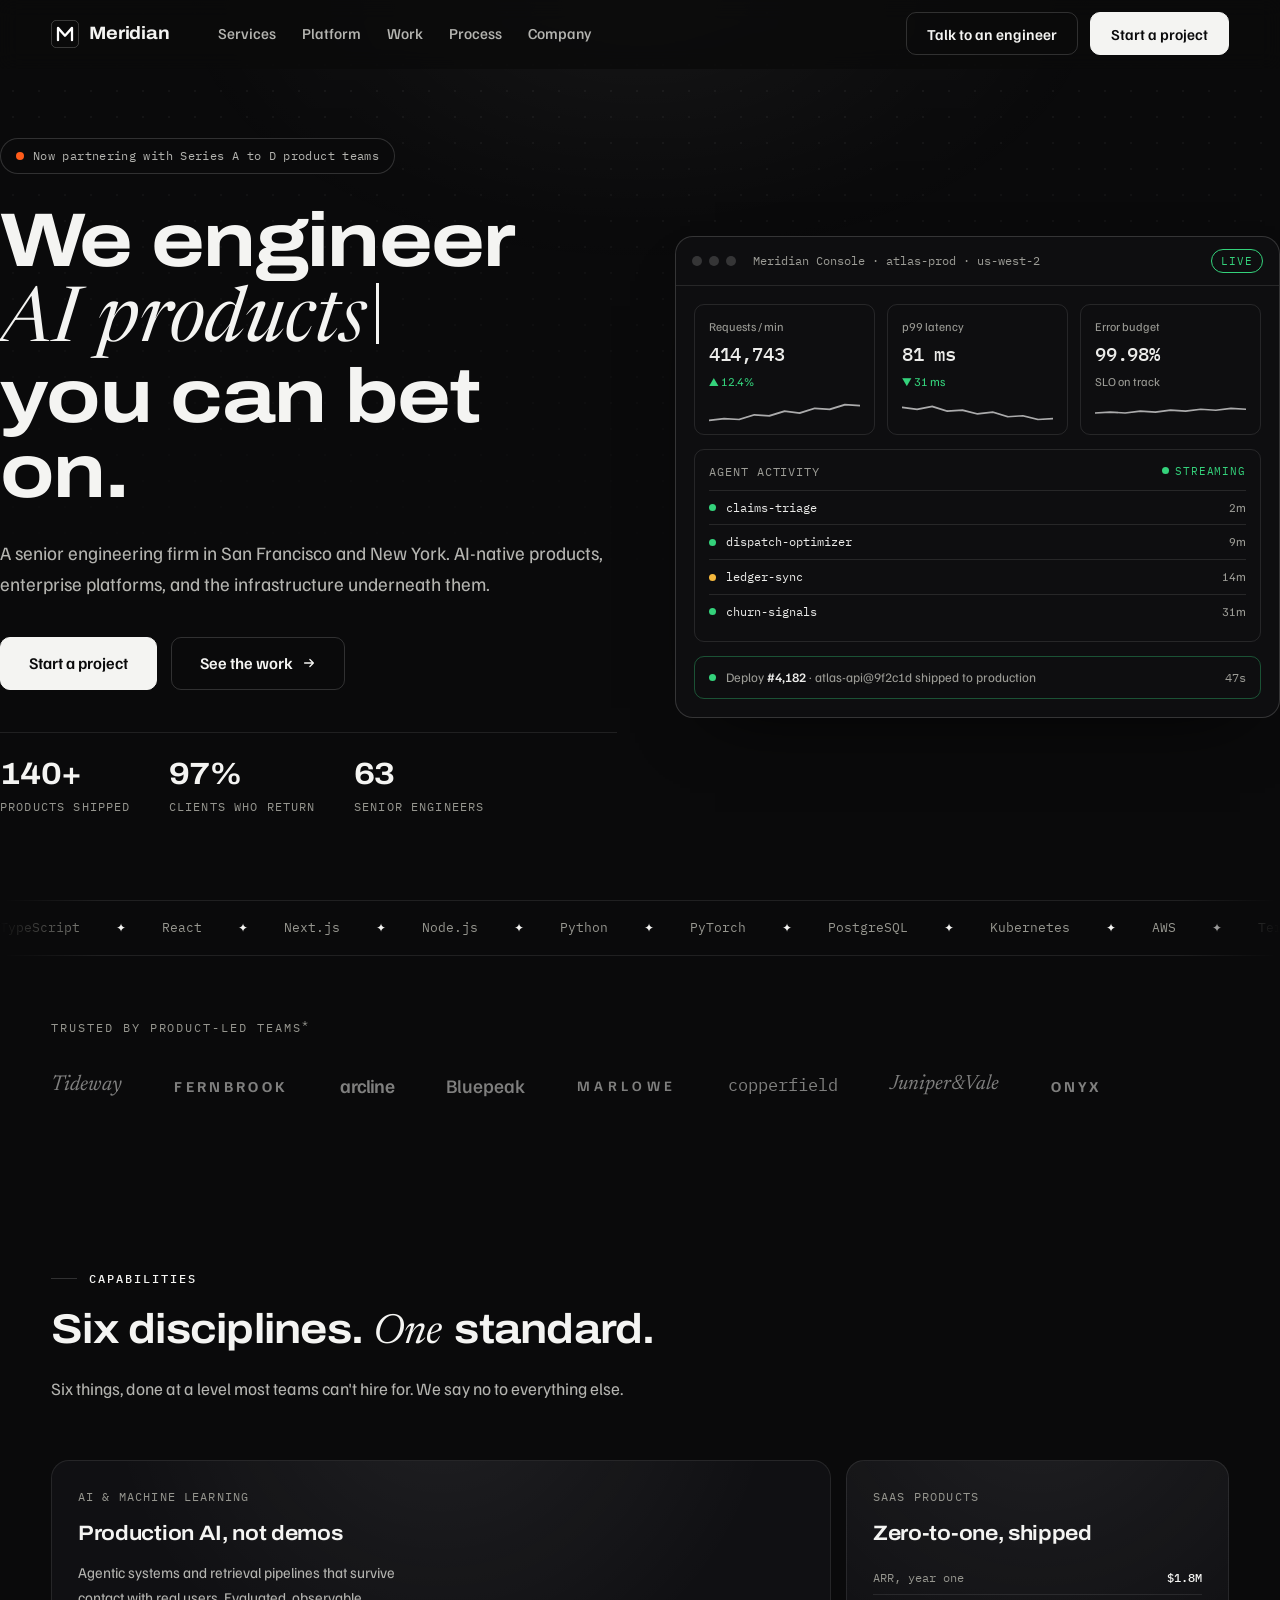
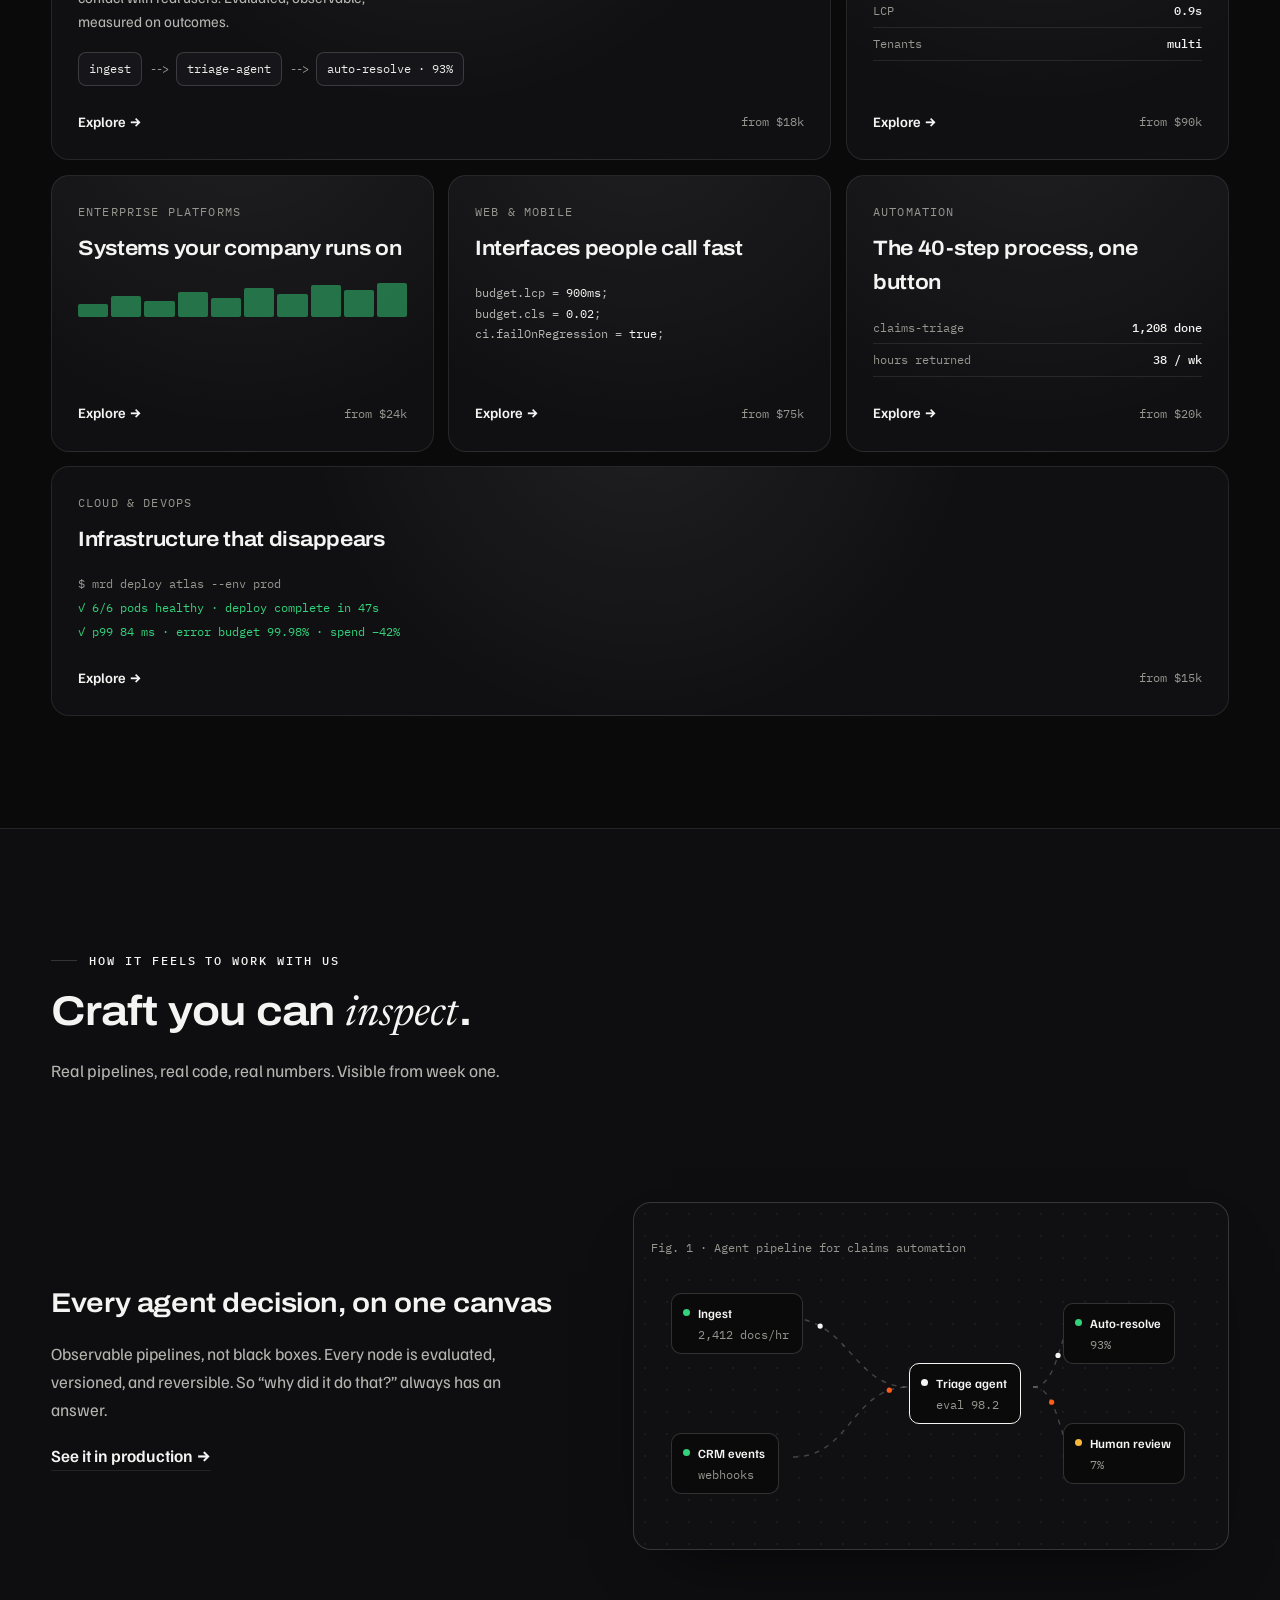
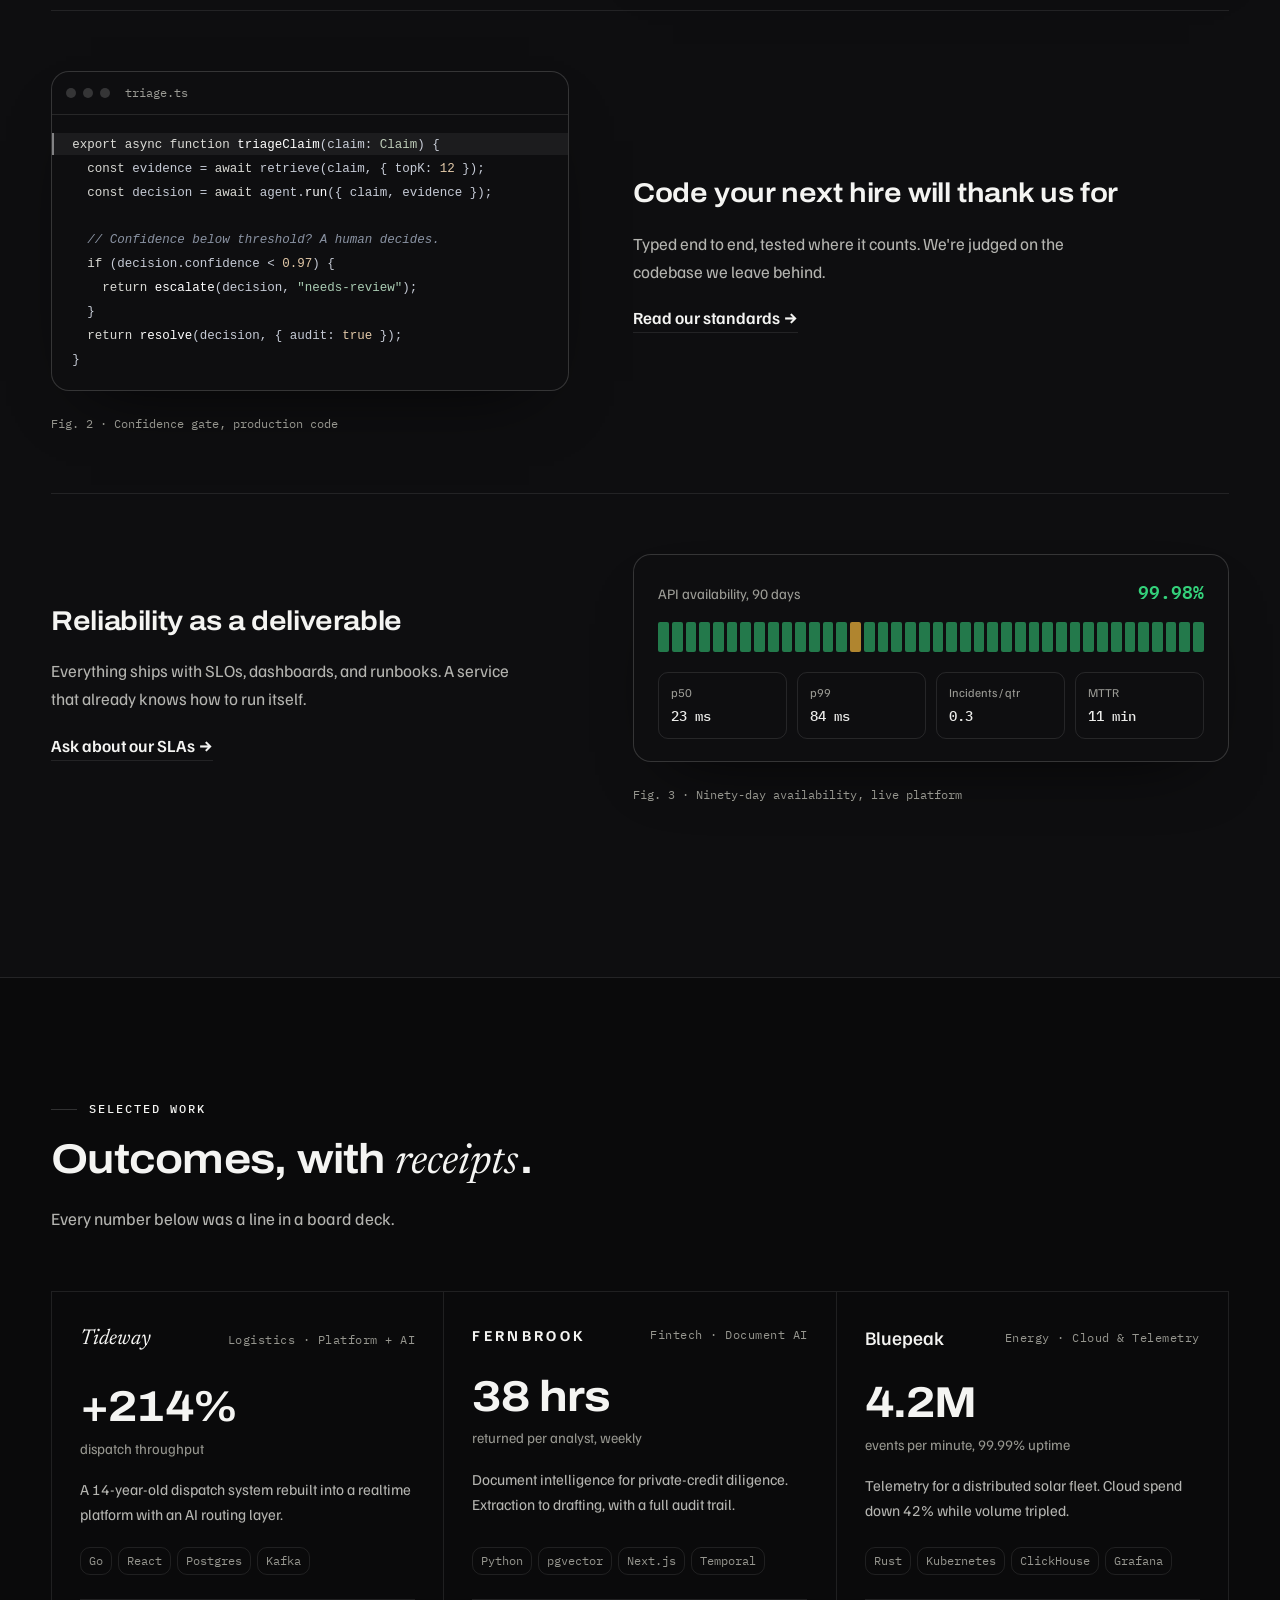
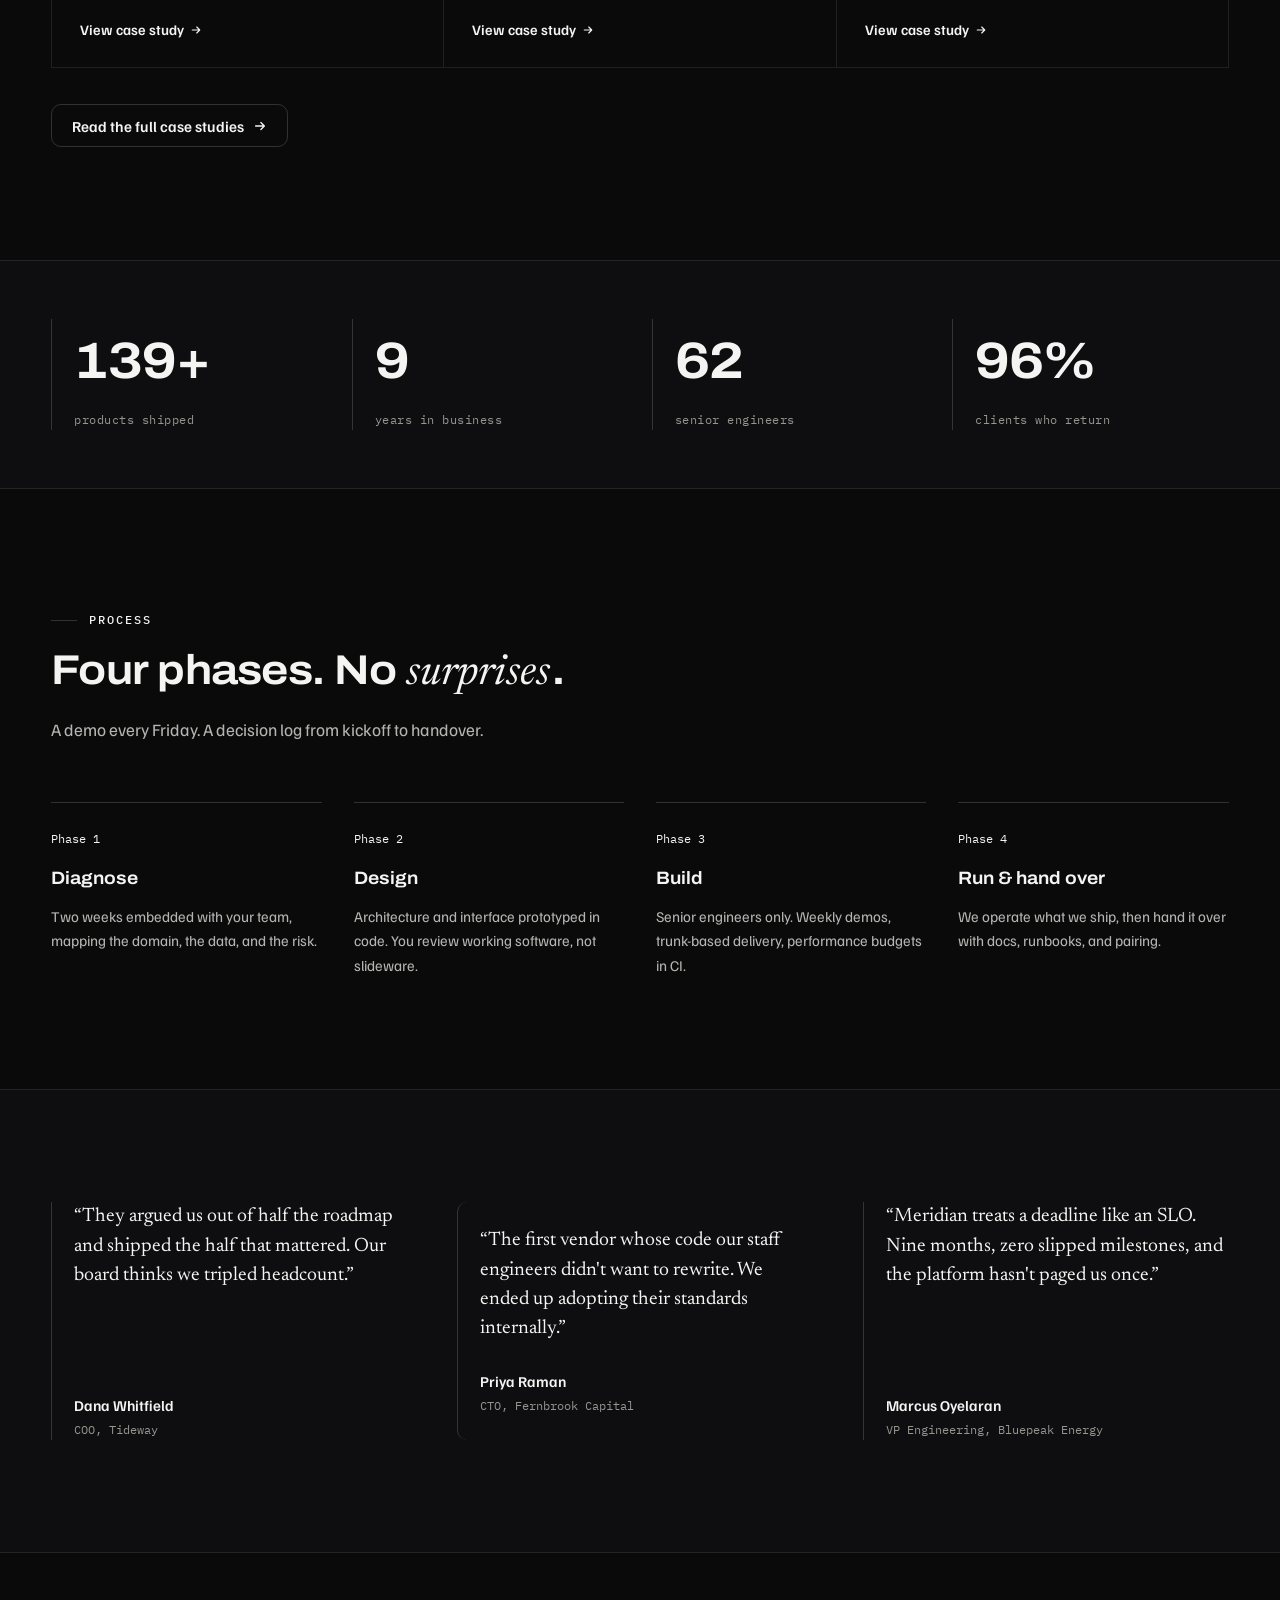
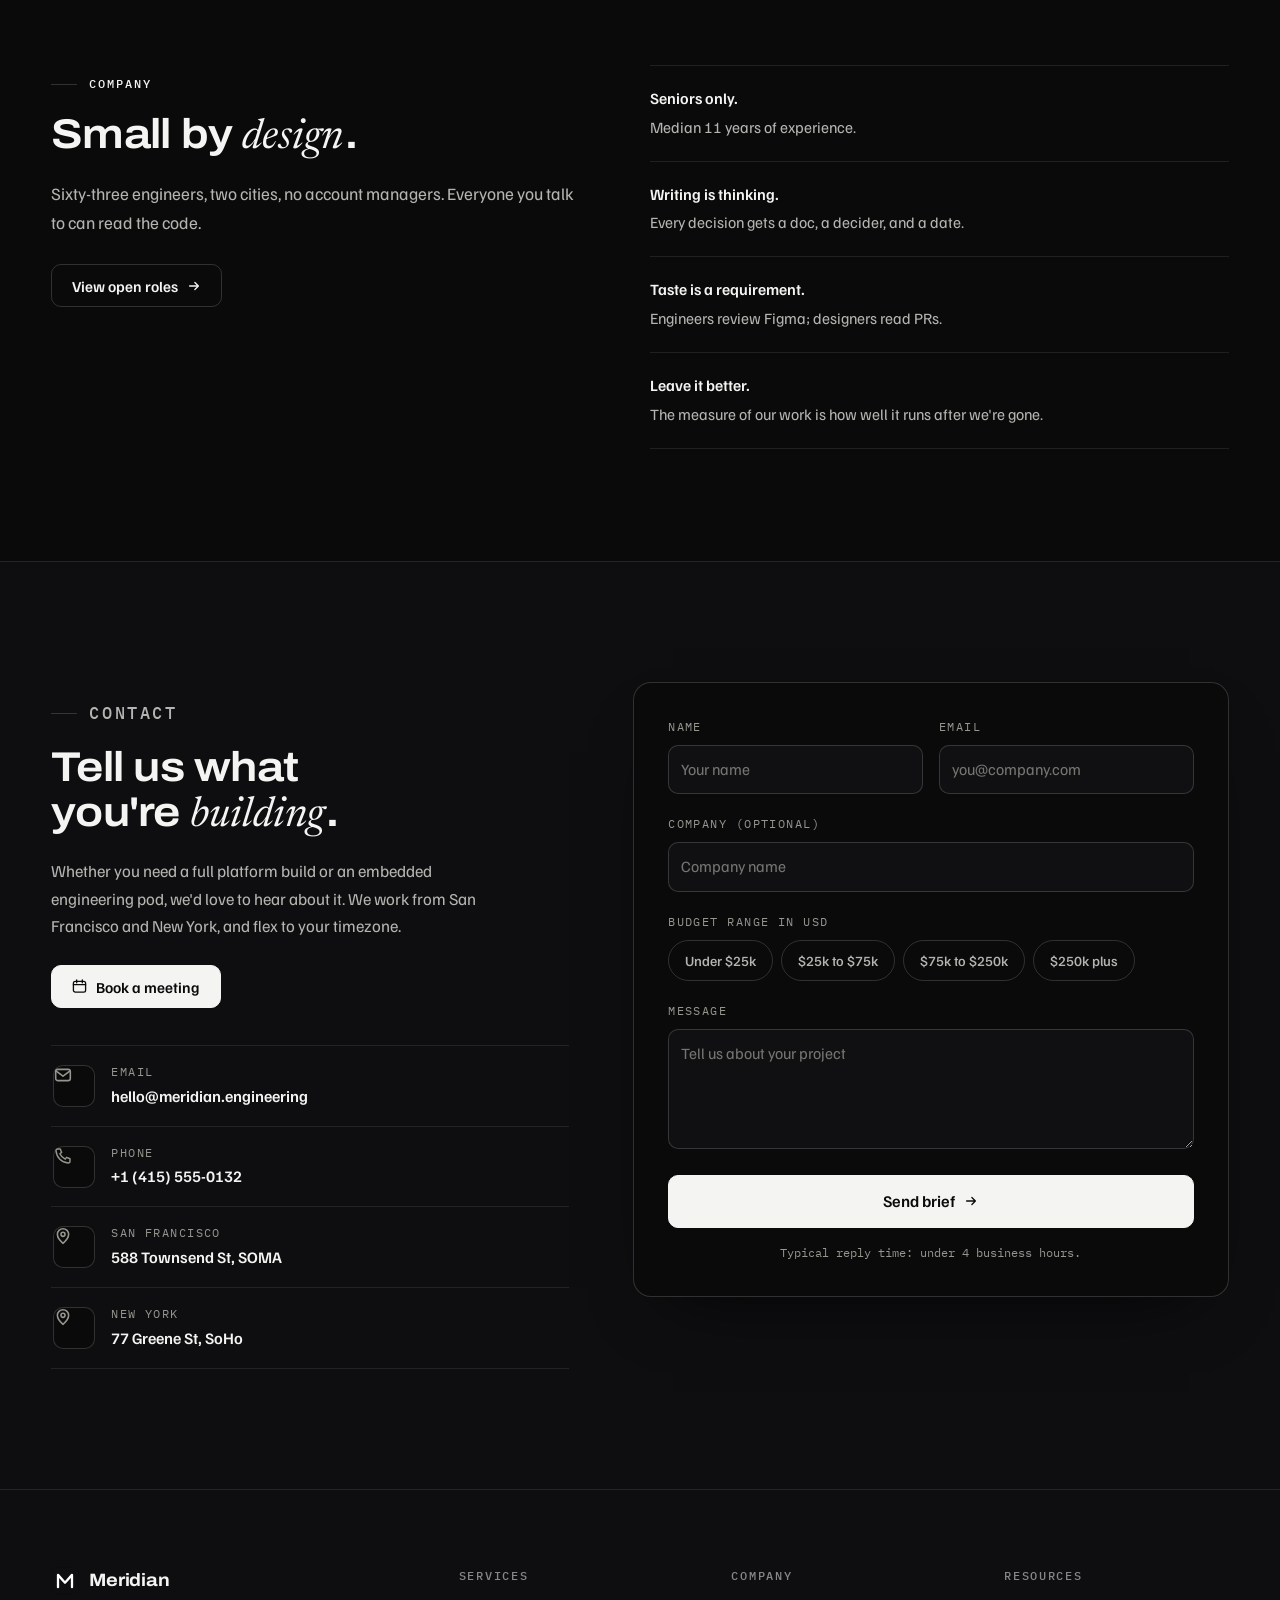
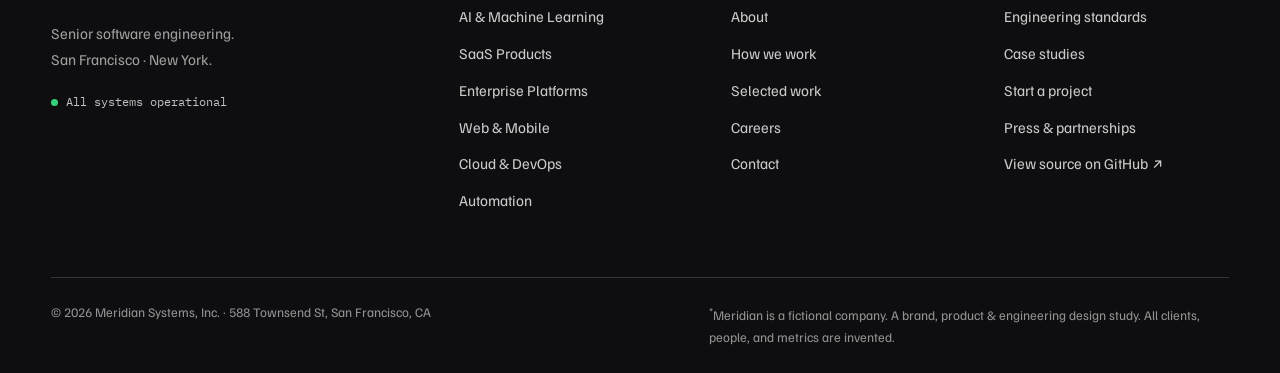
==== commit 401d33cd: "Fill the viewport: two-column hero with inline console and stat row - Hero is now a full-height grid" ====
--- a/index.html
+++ b/index.html
@@ -66,7 +66,7 @@
     <section class="hero" id="top">
       <div class="hero-bg" aria-hidden="true"></div>
       <canvas class="hero-canvas" id="heroCanvas" aria-hidden="true"></canvas>
-      <div class="container">
+      <div class="container hero-grid">
         <div class="hero-copy hero-stage">
           <div class="pill">
             <span class="pill-dot" aria-hidden="true"></span>
@@ -88,7 +88,11 @@
               <svg width="14" height="14" viewBox="0 0 16 16" fill="none" aria-hidden="true"><path d="M3 8h10m0 0L9 4m4 4-4 4" stroke="currentColor" stroke-width="1.5" stroke-linecap="round" stroke-linejoin="round"/></svg>
             </a>
           </div>
-          <p class="hero-meta">Founded 2017 &nbsp;·&nbsp; 63 engineers &nbsp;·&nbsp; SF / NYC / Remote</p>
+          <div class="hero-stats" aria-label="Company numbers">
+            <div><strong>140+</strong><span>products shipped</span></div>
+            <div><strong>97%</strong><span>clients who return</span></div>
+            <div><strong>63</strong><span>senior engineers</span></div>
+          </div>
         </div>
 
         <!-- CSS-rendered product console. Real DOM, not a screenshot -->
--- a/css/styles.css
+++ b/css/styles.css
@@ -29,7 +29,7 @@
   --font-ui: "Familjen Grotesk", "Helvetica Neue", Arial, sans-serif;
   --font-serif: "Newsreader", Georgia, serif;
   --font-mono: "IBM Plex Mono", ui-monospace, "SF Mono", Menlo, monospace;
-  --container: 1200px;
+  --container: 1440px;
   --ease-out: cubic-bezier(0.23, 1, 0.32, 1);
   --ease-in-out: cubic-bezier(0.77, 0, 0.175, 1);
   --ease: cubic-bezier(0.23, 1, 0.32, 1);
@@ -65,7 +65,7 @@
   width: 100%;
   max-width: var(--container);
   margin: 0 auto;
-  padding: 0 28px;
+  padding: 0 clamp(24px, 4vw, 64px);
 }
 
 .skip-link {
@@ -216,7 +216,7 @@
 .nav-inner {
   max-width: var(--container);
   margin: 0 auto;
-  padding: 0 28px;
+  padding: 0 clamp(24px, 4vw, 64px);
   height: 68px;
   display: flex;
   align-items: center;
@@ -297,8 +297,15 @@
 
 .hero {
   position: relative;
-  padding: 176px 0 96px;
   overflow: hidden;
+}
+.hero-grid {
+  display: grid;
+  grid-template-columns: 1.02fr 1fr;
+  gap: clamp(40px, 4.5vw, 72px);
+  align-items: center;
+  min-height: 100svh;
+  padding: 118px 0 64px;
 }
 .hero-bg {
   position: absolute;
@@ -314,7 +321,7 @@
 .hero-canvas { display: none; }
 .hero-copy {
   position: relative;
-  max-width: 880px;
+  min-width: 0;
 }
 .pill {
   display: inline-flex;
@@ -346,6 +353,34 @@
   flex-wrap: wrap;
   gap: 14px;
   margin-top: 38px;
+}
+.hero-stats {
+  display: flex;
+  flex-wrap: wrap;
+  gap: clamp(28px, 3vw, 52px);
+  margin-top: 42px;
+  padding-top: 26px;
+  border-top: 1px solid var(--border);
+}
+.hero-stats strong {
+  display: block;
+  font-family: var(--font-display);
+  font-size: clamp(1.7rem, 2.4vw, 2.3rem);
+  font-weight: 700;
+  font-stretch: 112%;
+  letter-spacing: -0.02em;
+  color: var(--text);
+  font-variant-numeric: tabular-nums;
+  line-height: 1;
+}
+.hero-stats span {
+  display: block;
+  margin-top: 7px;
+  font-family: var(--font-mono);
+  font-size: 0.72rem;
+  letter-spacing: 0.1em;
+  text-transform: uppercase;
+  color: var(--text-3);
 }
 .hero-meta {
   margin-top: 24px;
@@ -371,9 +406,10 @@
 
 .console-wrap {
   position: relative;
-  margin-top: 76px;
-  max-width: 1020px;
-}
+  min-width: 0;
+}
+.hero-grid .console-side { display: none; }
+.hero-grid .feed-desc { display: none; }
 .console-glow { display: none; }
 .console {
   position: relative;
@@ -1556,7 +1592,35 @@
 .hero-stage .display { animation-delay: 0.16s; }
 .hero-stage .hero-sub { animation-delay: 0.3s; }
 .hero-stage .hero-cta { animation-delay: 0.42s; }
-.hero-stage .hero-meta { animation-delay: 0.52s; }
+.hero-stage .hero-stats {
+  display: flex;
+  flex-wrap: wrap;
+  gap: clamp(28px, 3vw, 52px);
+  margin-top: 42px;
+  padding-top: 26px;
+  border-top: 1px solid var(--border);
+}
+.hero-stats strong {
+  display: block;
+  font-family: var(--font-display);
+  font-size: clamp(1.7rem, 2.4vw, 2.3rem);
+  font-weight: 700;
+  font-stretch: 112%;
+  letter-spacing: -0.02em;
+  color: var(--text);
+  font-variant-numeric: tabular-nums;
+  line-height: 1;
+}
+.hero-stats span {
+  display: block;
+  margin-top: 7px;
+  font-family: var(--font-mono);
+  font-size: 0.72rem;
+  letter-spacing: 0.1em;
+  text-transform: uppercase;
+  color: var(--text-3);
+}
+.hero-meta { animation-delay: 0.52s; }
 
 @media (prefers-reduced-motion: no-preference) {
   .uptime-bars span { transform-origin: bottom; }
@@ -1611,6 +1675,12 @@
 }
 
 /* ---------- responsive ---------- */
+
+@media (max-width: 1100px) {
+  .hero-grid { grid-template-columns: 1fr; min-height: auto; padding: 140px 0 72px; gap: 56px; }
+  .hero-grid .console-side { display: flex; }
+  .hero-grid .feed-desc { display: block; }
+}
 
 @media (max-width: 1020px) {
   .tab-panel.is-active { grid-template-columns: 1fr; gap: 30px; }
